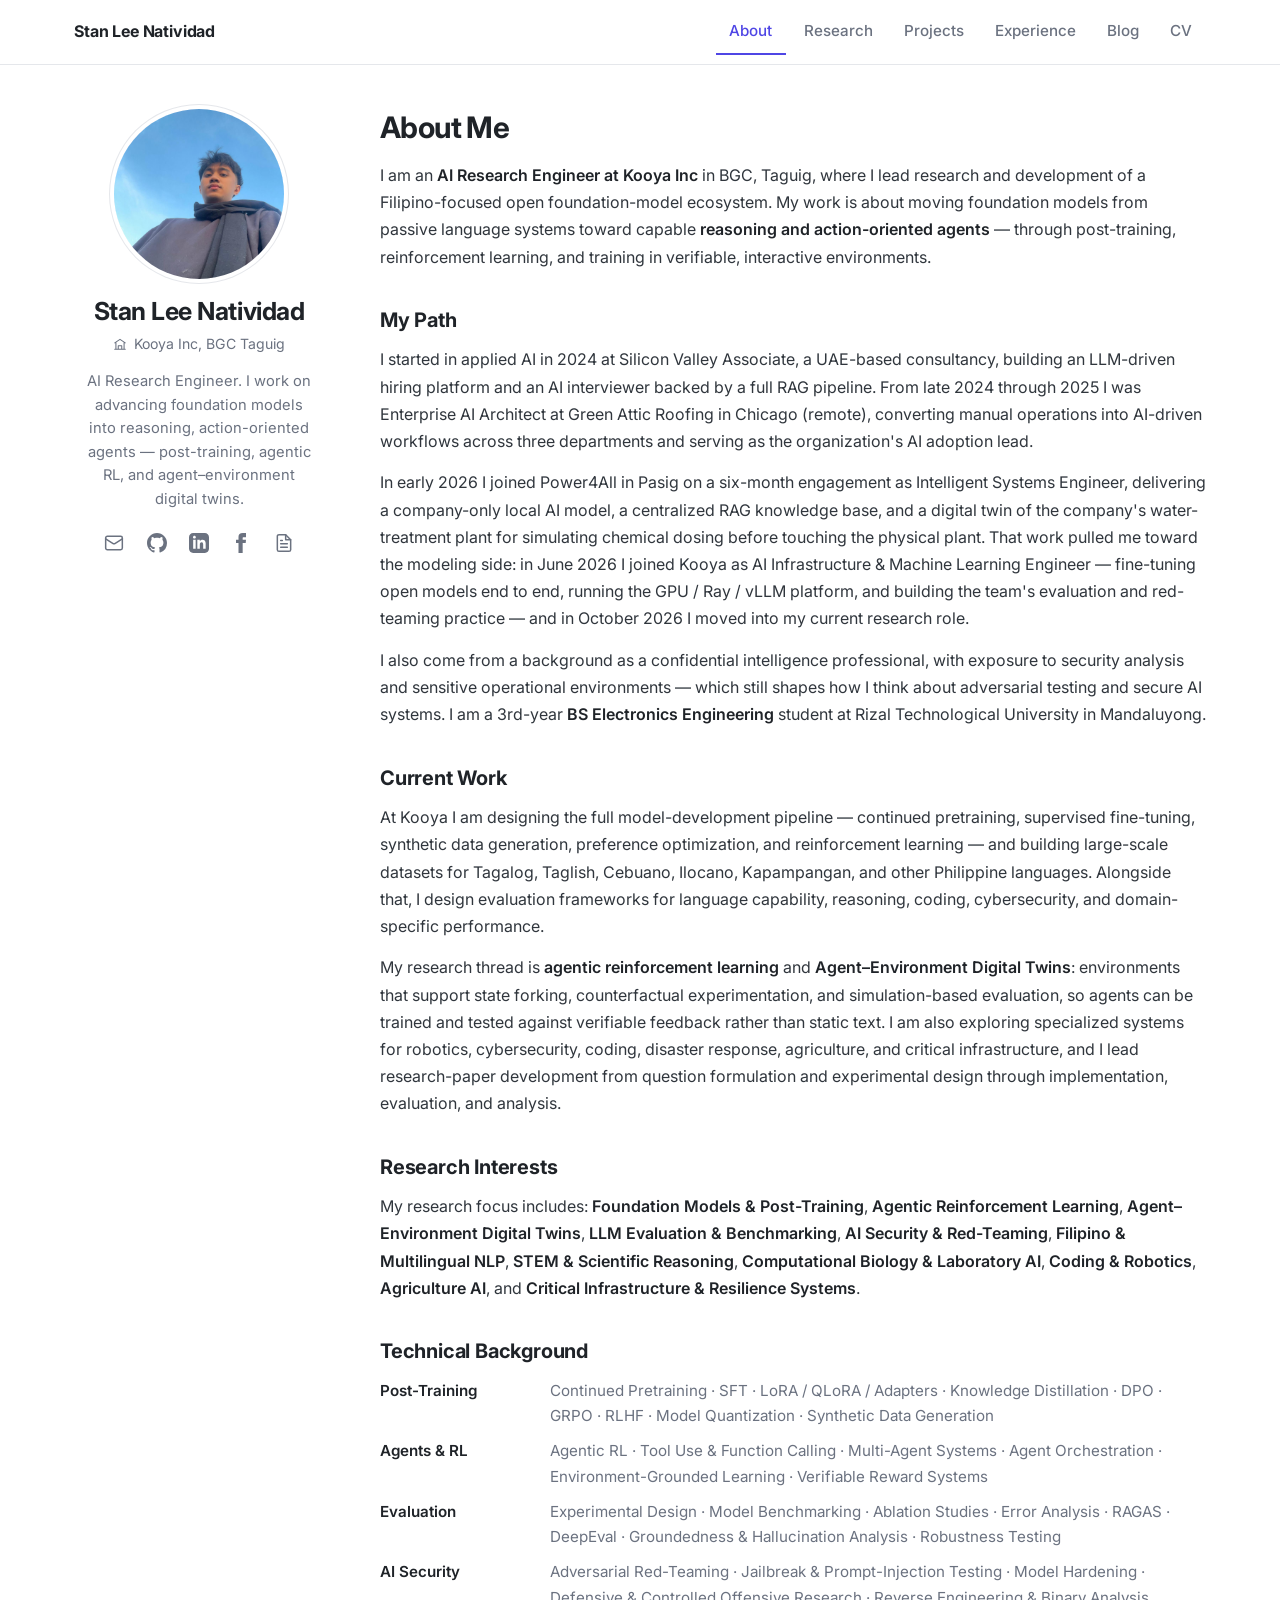
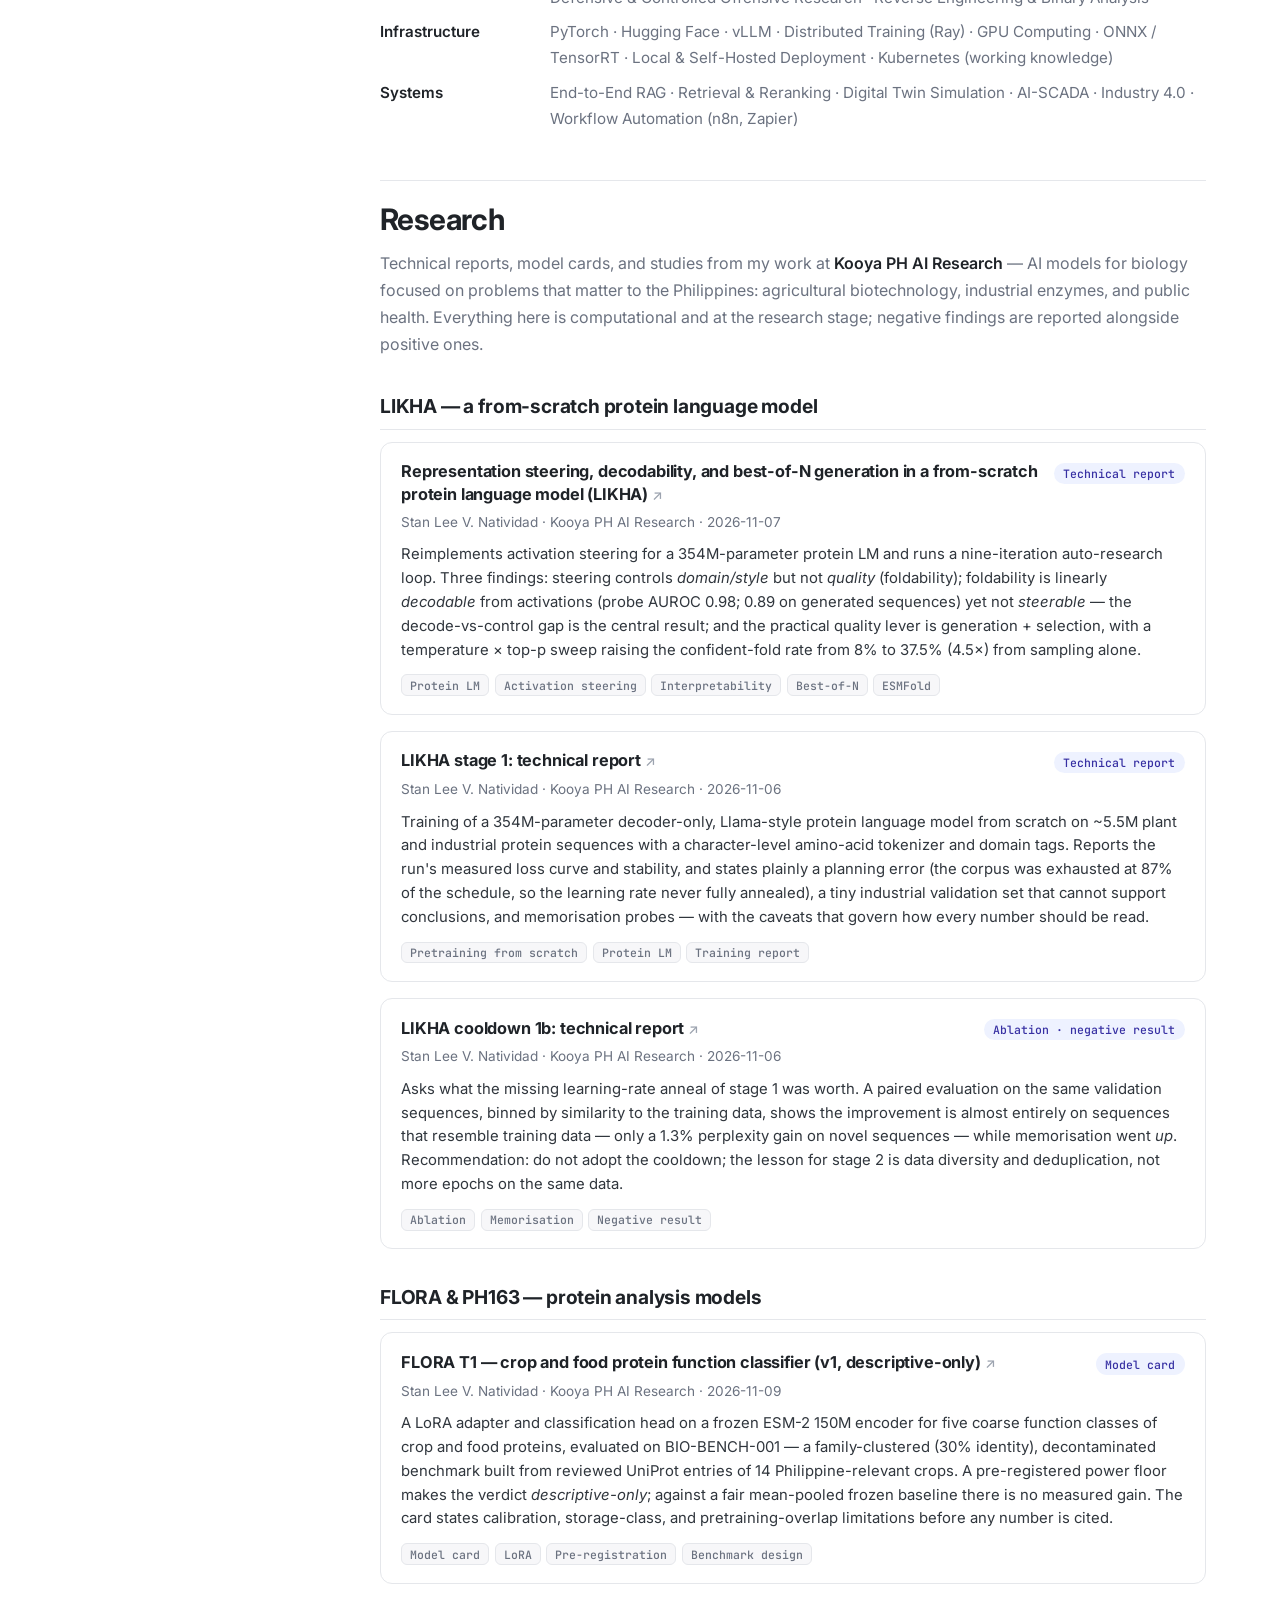
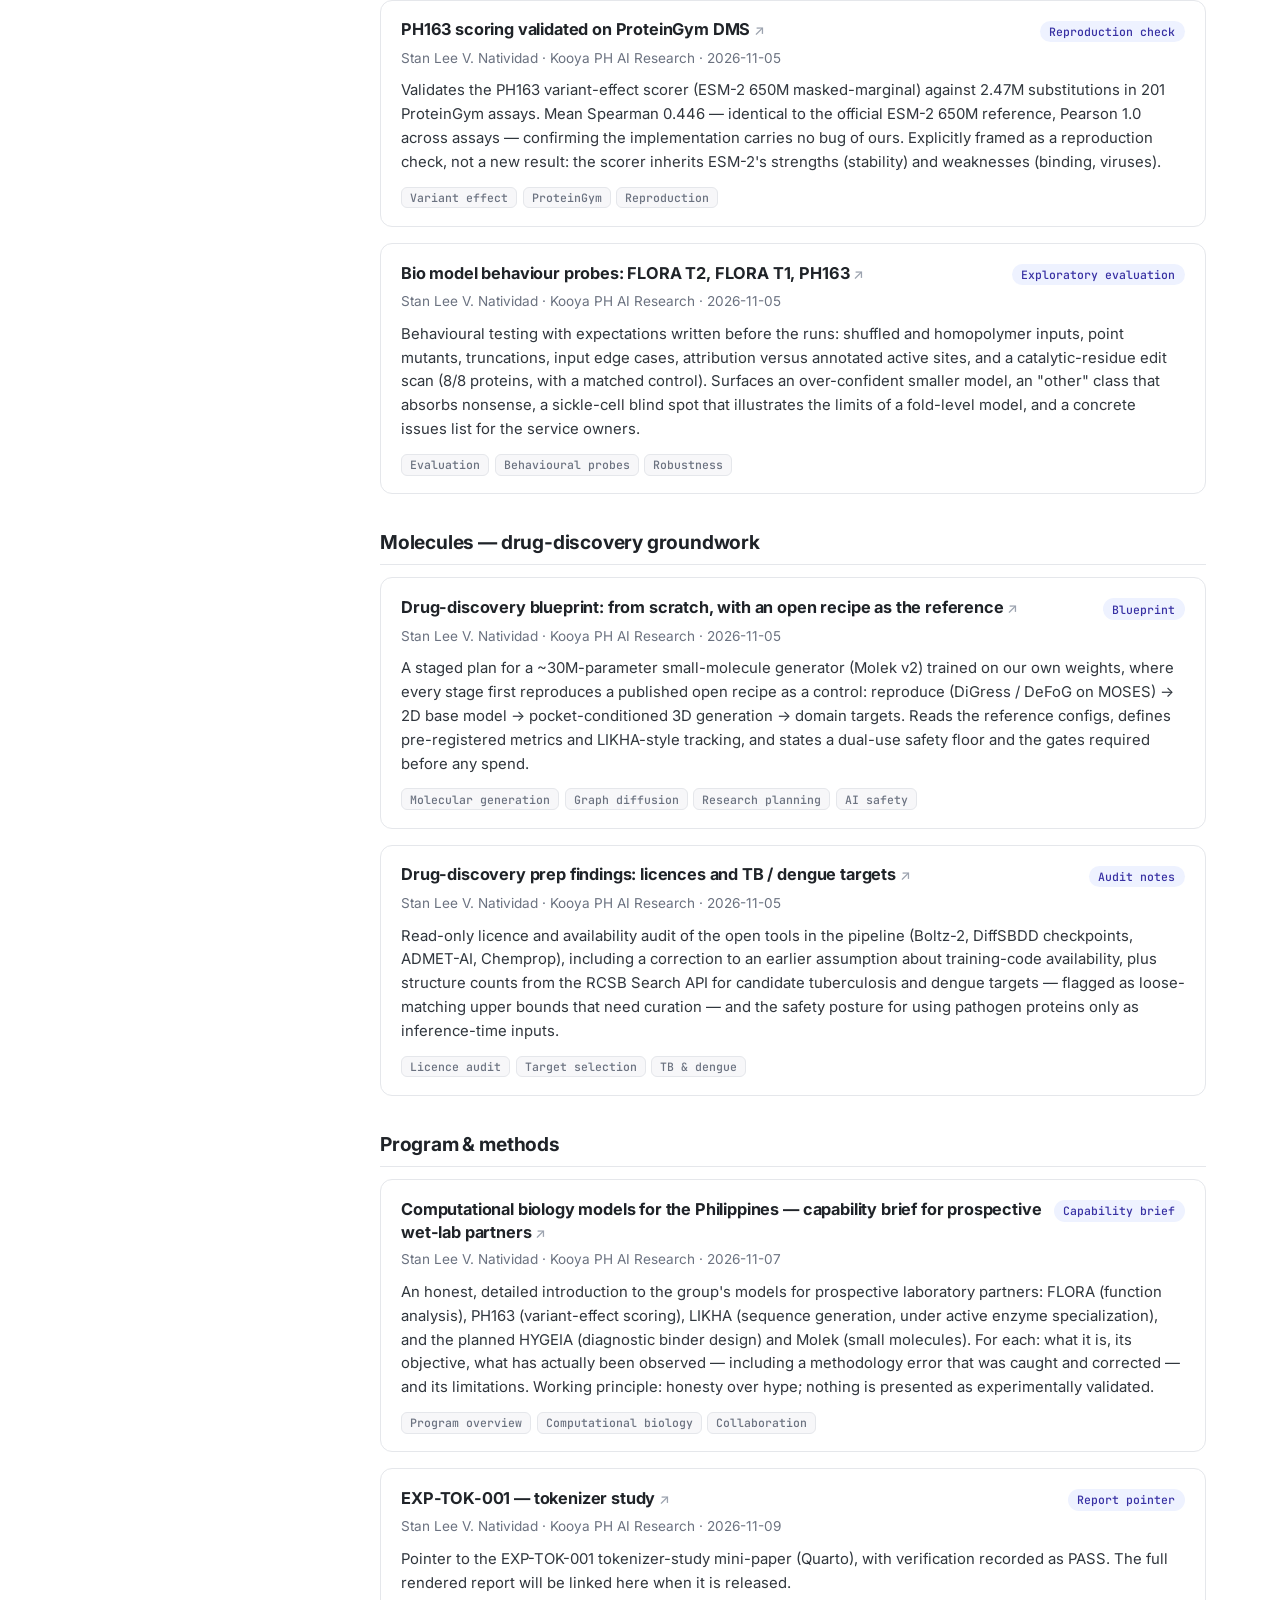
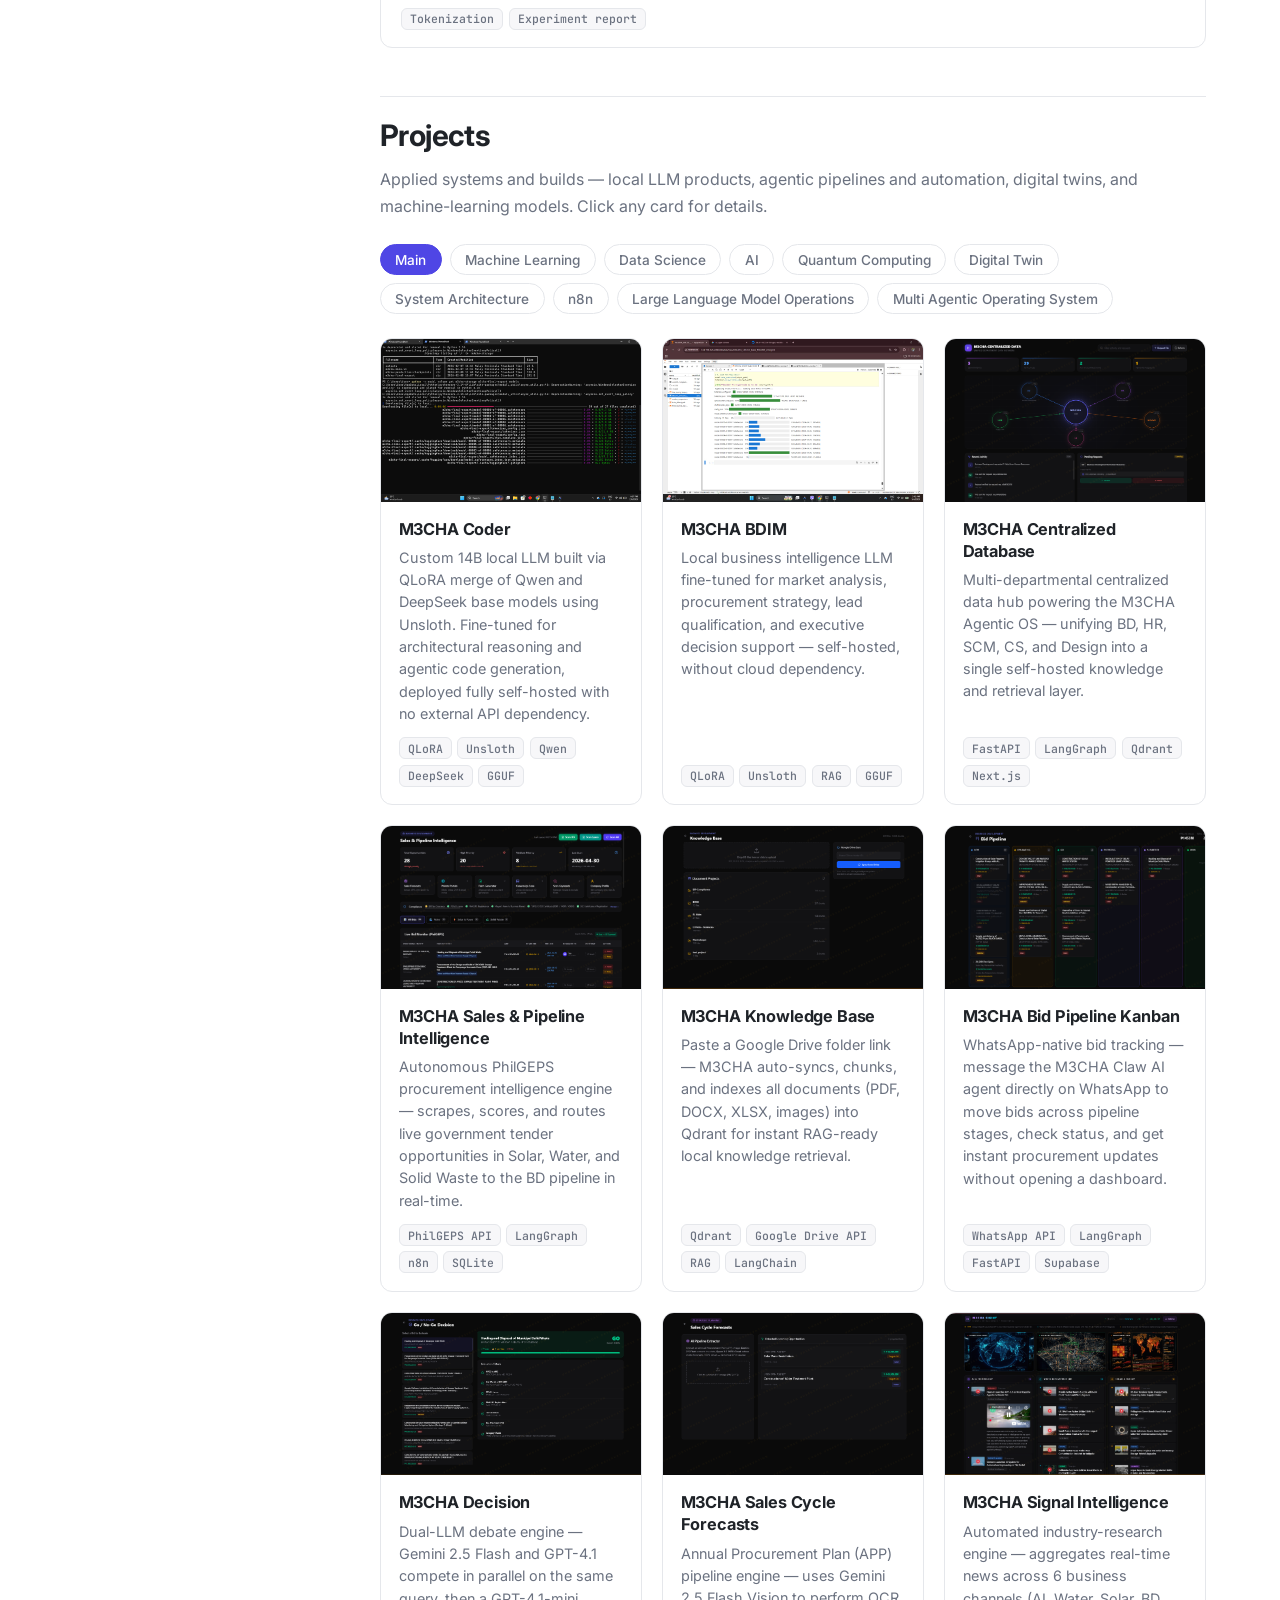
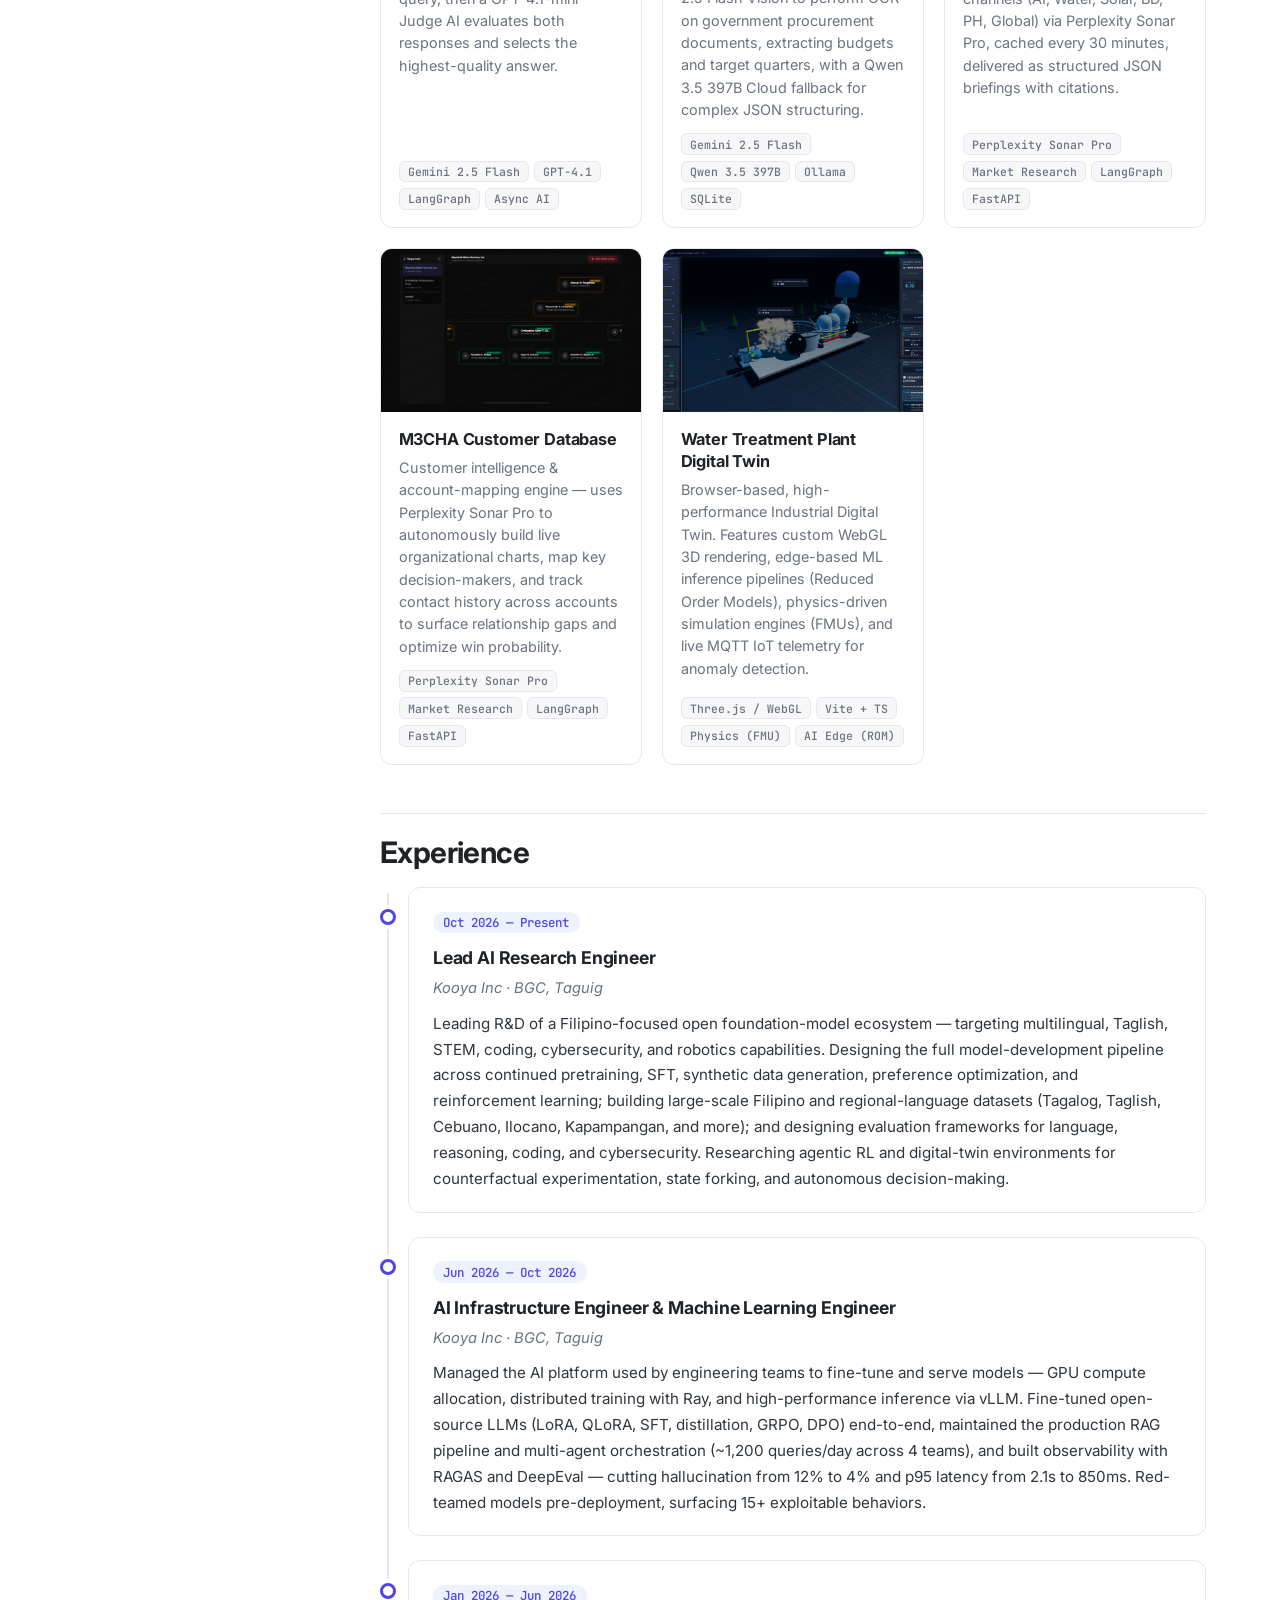
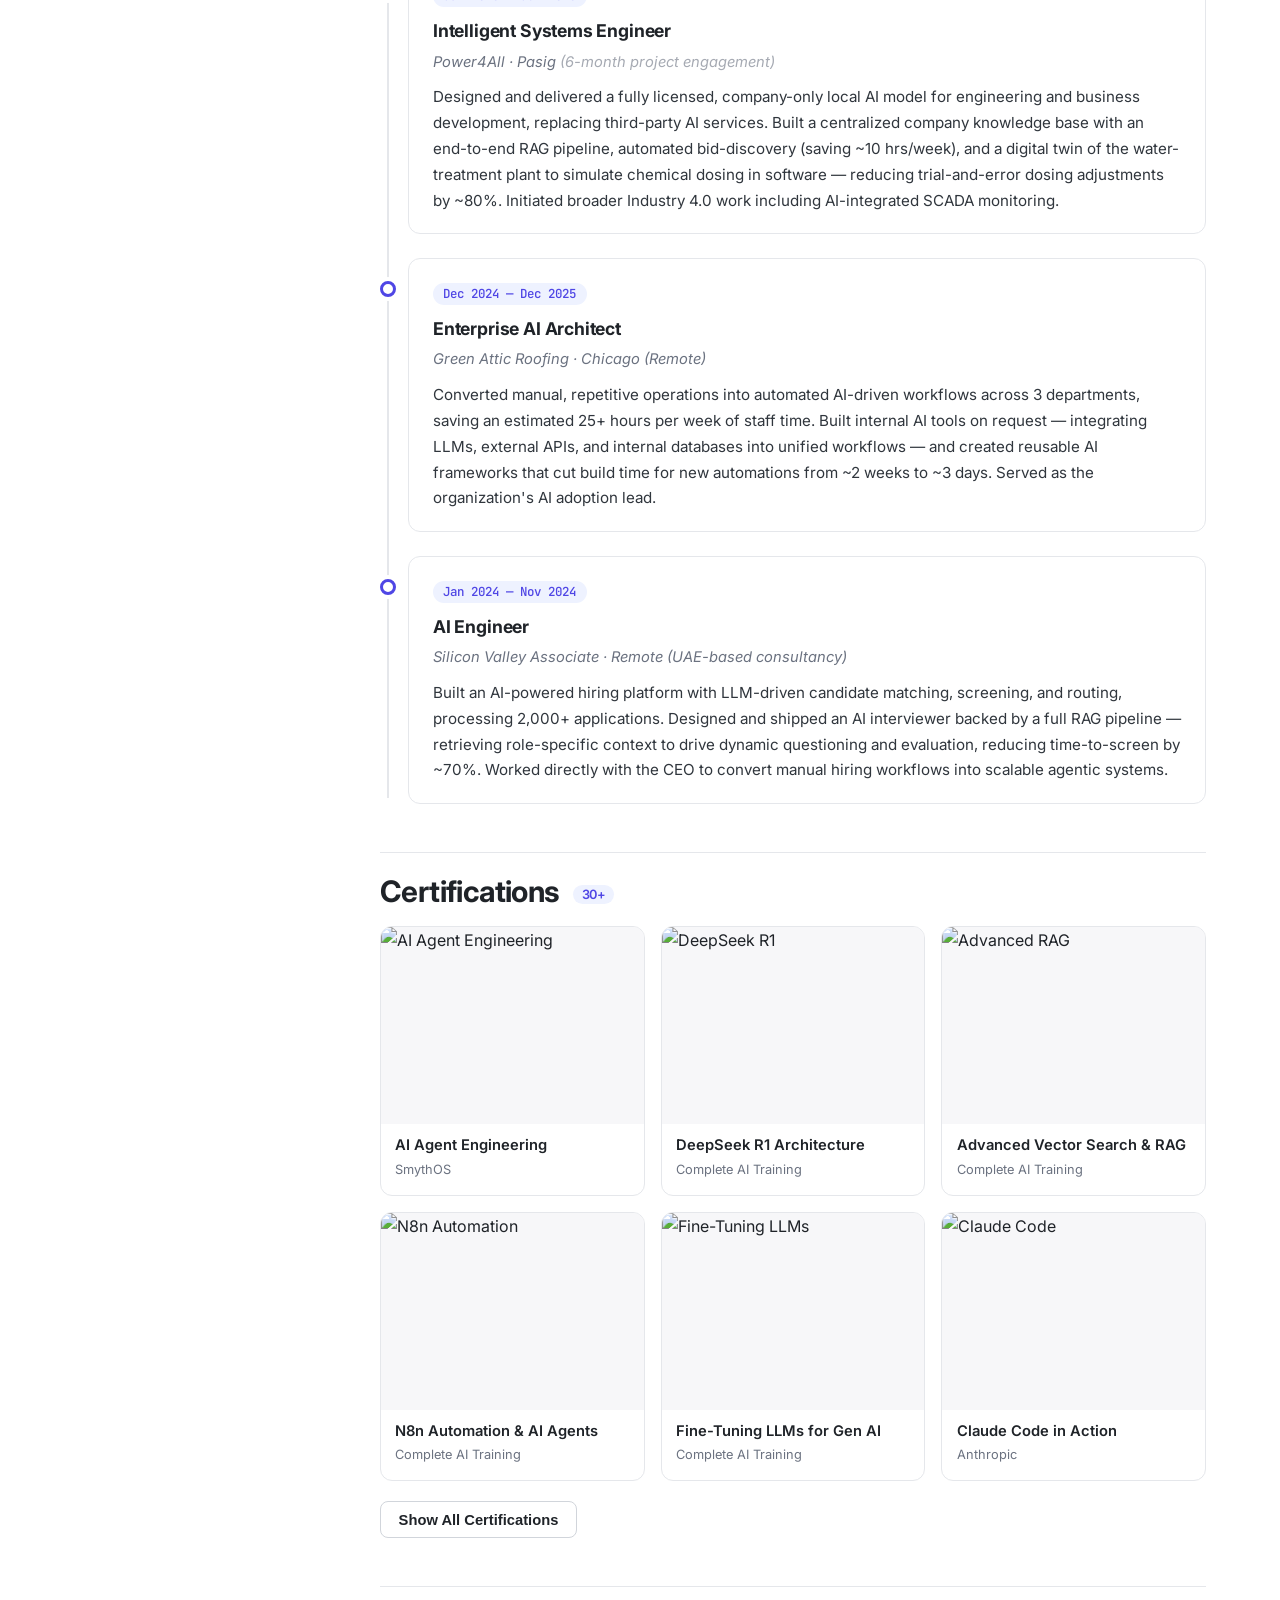
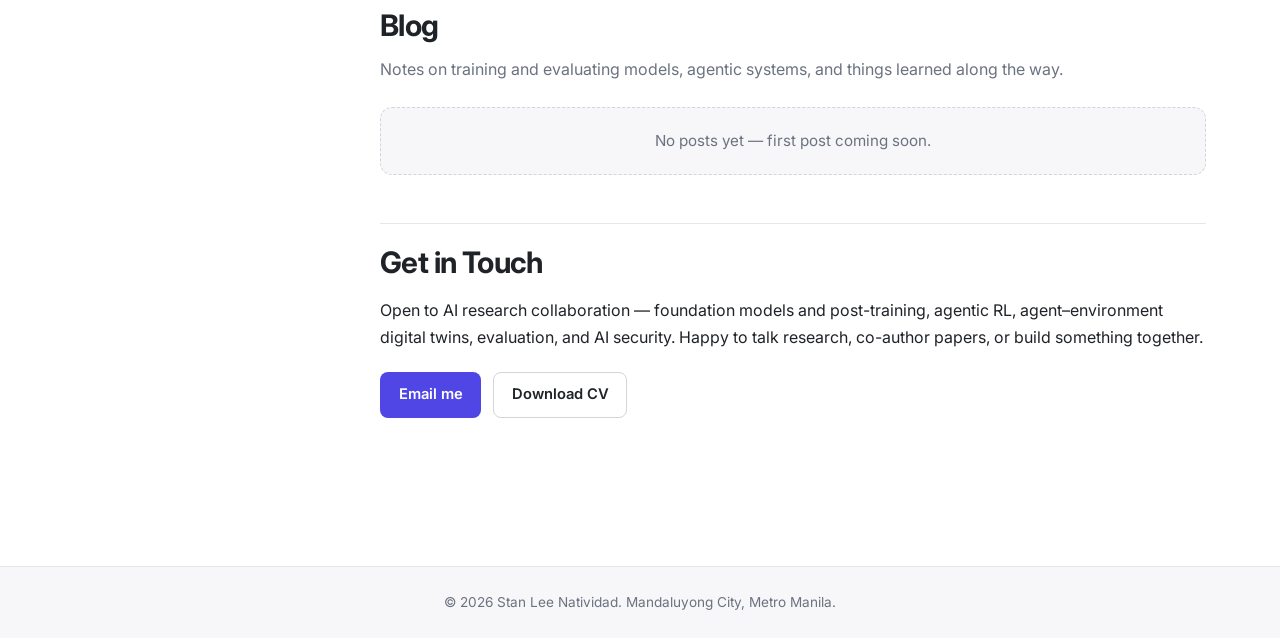
==== index.html @ d3ccea33 "feat: publish research papers in the Research section - Add papers/ with 10 technical reports, model" ====
<!DOCTYPE html>
<html lang="en">
<head>
    <meta charset="UTF-8">
    <meta name="viewport" content="width=device-width, initial-scale=1.0">
    <title>Stan Lee Natividad | AI Research Engineer</title>
    <meta name="description" content="Stan Lee Natividad — AI Research Engineer at Kooya Inc working on foundation models, post-training (SFT, distillation, RL / agentic RL), agent–environment digital twins, evaluation, and AI security.">
    <link rel="preconnect" href="https://fonts.googleapis.com">
    <link rel="preconnect" href="https://fonts.gstatic.com" crossorigin>
    <link href="https://fonts.googleapis.com/css2?family=Inter:wght@400;500;600;700;800&family=JetBrains+Mono:wght@400;500&display=swap" rel="stylesheet">
    <link rel="stylesheet" href="styles.css?v=84">
    <script src="script.js?v=7635" defer></script>
</head>
<body>

    <header class="site-header" id="site-header">
        <div class="header-inner">
            <a href="#about" class="brand">Stan Lee Natividad</a>
            <nav class="main-nav" aria-label="Primary">
                <ul class="nav-links" id="nav-links">
                    <li><a href="#about" class="active">About</a></li>
                    <li><a href="#research">Research</a></li>
                    <li><a href="#projects">Projects</a></li>
                    <li><a href="#experience">Experience</a></li>
                    <li><a href="#blog">Blog</a></li>
                    <li><a href="Stan_Lee_Natividad_Resume.pdf" target="_blank" rel="noopener noreferrer">CV</a></li>
                </ul>
            </nav>
            <button class="nav-toggle" id="nav-toggle" aria-label="Toggle navigation" aria-expanded="false">
                <span class="hamburger"></span>
            </button>
        </div>
    </header>

    <main>
        <div class="page">

            <aside class="sidebar">
                <img class="avatar" src="images/pic3.jpeg" alt="Stan Lee Natividad">
                <h1 class="sidebar-name">Stan Lee Natividad</h1>
                <p class="sidebar-affiliation">
                    <svg viewBox="0 0 24 24" width="14" height="14" fill="none" stroke="currentColor" stroke-width="1.8" stroke-linecap="round" stroke-linejoin="round" aria-hidden="true"><path d="M3 21h18M5 21V10m14 11V10M3 10l9-6 9 6M9 21v-6h6v6"/></svg>
                    Kooya Inc, BGC Taguig
                </p>
                <p class="sidebar-bio">AI Research Engineer. I work on advancing foundation models into reasoning, action-oriented agents — post-training, agentic RL, and agent–environment digital twins.</p>
                <div class="sidebar-links">
                    <a href="mailto:leenatividad5@gmail.com" aria-label="Email" title="Email">
                        <svg viewBox="0 0 24 24" width="20" height="20" fill="none" stroke="currentColor" stroke-width="1.8" stroke-linecap="round" stroke-linejoin="round"><rect width="20" height="16" x="2" y="4" rx="2"/><path d="m22 7-8.97 5.7a1.94 1.94 0 0 1-2.06 0L2 7"/></svg>
                    </a>
                    <a href="https://github.com/gryphlee" target="_blank" rel="noopener noreferrer" aria-label="GitHub" title="GitHub">
                        <svg viewBox="0 0 16 16" width="20" height="20" fill="currentColor"><path d="M8 0C3.58 0 0 3.58 0 8c0 3.54 2.29 6.53 5.47 7.59.4.07.55-.17.55-.38 0-.19-.01-.82-.01-1.49-2.01.37-2.53-.49-2.69-.94-.09-.23-.48-.94-.82-1.13-.28-.15-.68-.52-.01-.53.63-.01 1.08.58 1.23.82.72 1.21 1.87.87 2.33.66.07-.52.28-.87.51-1.07-1.78-.2-3.64-.89-3.64-3.95 0-.87.31-1.59.82-2.15-.08-.2-.36-1.02.08-2.12 0 0 .67-.21 2.2.82.64-.18 1.32-.27 2-.27.68 0 1.36.09 2 .27 1.53-1.04 2.2-.82 2.2-.82.44 1.1.16 1.92.08 2.12.51.56.82 1.27.82 2.15 0 3.07-1.87 3.75-3.65 3.95.29.25.54.73.54 1.48 0 1.07-.01 1.93-.01 2.2 0 .21.15.46.55.38A8.013 8.013 0 0016 8c0-4.42-3.58-8-8-8z"/></svg>
                    </a>
                    <a href="https://www.linkedin.com/in/stan-lee-natividad-83a327336" target="_blank" rel="noopener noreferrer" aria-label="LinkedIn" title="LinkedIn">
                        <svg viewBox="0 0 24 24" width="20" height="20" fill="currentColor"><path d="M19 0h-14c-2.761 0-5 2.239-5 5v14c0 2.761 2.239 5 5 5h14c2.762 0 5-2.239 5-5v-14c0-2.761-2.238-5-5-5zm-11 19h-3v-11h3v11zm-1.5-12.268c-.966 0-1.75-.79-1.75-1.764s.784-1.764 1.75-1.764 1.75.79 1.75 1.764-.783 1.764-1.75 1.764zm13.5 12.268h-3v-5.604c0-3.368-4-3.113-4 0v5.604h-3v-11h3v1.765c1.396-2.586 7-2.777 7 2.476v6.759z"/></svg>
                    </a>
                    <a href="https://www.facebook.com/share/1DmHB5EMqp/?mibextid=wwXIfr" target="_blank" rel="noopener noreferrer" aria-label="Facebook" title="Facebook">
                        <svg viewBox="0 0 24 24" width="20" height="20" fill="currentColor"><path d="M9 8h-3v4h3v12h5v-12h3.642l.358-4h-4v-1.667c0-.955.192-1.333 1.115-1.333h2.885v-5h-3.808c-3.596 0-5.192 1.583-5.192 4.615v3.385z"/></svg>
                    </a>
                    <a href="Stan_Lee_Natividad_Resume.pdf" target="_blank" rel="noopener noreferrer" aria-label="CV (PDF)" title="CV (PDF)">
                        <svg viewBox="0 0 24 24" width="20" height="20" fill="none" stroke="currentColor" stroke-width="1.8" stroke-linecap="round" stroke-linejoin="round"><path d="M14 2H6a2 2 0 0 0-2 2v16a2 2 0 0 0 2 2h12a2 2 0 0 0 2-2V8z"/><path d="M14 2v6h6M16 13H8M16 17H8M10 9H8"/></svg>
                    </a>
                </div>
            </aside>

            <div class="content">

                <section id="about" class="content-section about-section">
                    <h2 class="section-title">About Me</h2>
                    <p>I am an <strong>AI Research Engineer at Kooya Inc</strong> in BGC, Taguig, where I lead research and development of a Filipino-focused open foundation-model ecosystem. My work is about moving foundation models from passive language systems toward capable <strong>reasoning and action-oriented agents</strong> — through post-training, reinforcement learning, and training in verifiable, interactive environments.</p>

                    <h3>My Path</h3>
                    <p>I started in applied AI in 2024 at Silicon Valley Associate, a UAE-based consultancy, building an LLM-driven hiring platform and an AI interviewer backed by a full RAG pipeline. From late 2024 through 2025 I was Enterprise AI Architect at Green Attic Roofing in Chicago (remote), converting manual operations into AI-driven workflows across three departments and serving as the organization's AI adoption lead.</p>
                    <p>In early 2026 I joined Power4All in Pasig on a six-month engagement as Intelligent Systems Engineer, delivering a company-only local AI model, a centralized RAG knowledge base, and a digital twin of the company's water-treatment plant for simulating chemical dosing before touching the physical plant. That work pulled me toward the modeling side: in June 2026 I joined Kooya as AI Infrastructure &amp; Machine Learning Engineer — fine-tuning open models end to end, running the GPU / Ray / vLLM platform, and building the team's evaluation and red-teaming practice — and in October 2026 I moved into my current research role.</p>
                    <p>I also come from a background as a confidential intelligence professional, with exposure to security analysis and sensitive operational environments — which still shapes how I think about adversarial testing and secure AI systems. I am a 3rd-year <strong>BS Electronics Engineering</strong> student at Rizal Technological University in Mandaluyong.</p>

                    <h3>Current Work</h3>
                    <p>At Kooya I am designing the full model-development pipeline — continued pretraining, supervised fine-tuning, synthetic data generation, preference optimization, and reinforcement learning — and building large-scale datasets for Tagalog, Taglish, Cebuano, Ilocano, Kapampangan, and other Philippine languages. Alongside that, I design evaluation frameworks for language capability, reasoning, coding, cybersecurity, and domain-specific performance.</p>
                    <p>My research thread is <strong>agentic reinforcement learning</strong> and <strong>Agent–Environment Digital Twins</strong>: environments that support state forking, counterfactual experimentation, and simulation-based evaluation, so agents can be trained and tested against verifiable feedback rather than static text. I am also exploring specialized systems for robotics, cybersecurity, coding, disaster response, agriculture, and critical infrastructure, and I lead research-paper development from question formulation and experimental design through implementation, evaluation, and analysis.</p>

                    <h3>Research Interests</h3>
                    <p>My research focus includes: <strong>Foundation Models &amp; Post-Training</strong>, <strong>Agentic Reinforcement Learning</strong>, <strong>Agent–Environment Digital Twins</strong>, <strong>LLM Evaluation &amp; Benchmarking</strong>, <strong>AI Security &amp; Red-Teaming</strong>, <strong>Filipino &amp; Multilingual NLP</strong>, <strong>STEM &amp; Scientific Reasoning</strong>, <strong>Computational Biology &amp; Laboratory AI</strong>, <strong>Coding &amp; Robotics</strong>, <strong>Agriculture AI</strong>, and <strong>Critical Infrastructure &amp; Resilience Systems</strong>.</p>

                    <h3>Technical Background</h3>
                    <dl class="skills-list">
                        <dt>Post-Training</dt><dd>Continued Pretraining · SFT · LoRA / QLoRA / Adapters · Knowledge Distillation · DPO · GRPO · RLHF · Model Quantization · Synthetic Data Generation</dd>
                        <dt>Agents &amp; RL</dt><dd>Agentic RL · Tool Use &amp; Function Calling · Multi-Agent Systems · Agent Orchestration · Environment-Grounded Learning · Verifiable Reward Systems</dd>
                        <dt>Evaluation</dt><dd>Experimental Design · Model Benchmarking · Ablation Studies · Error Analysis · RAGAS · DeepEval · Groundedness &amp; Hallucination Analysis · Robustness Testing</dd>
                        <dt>AI Security</dt><dd>Adversarial Red-Teaming · Jailbreak &amp; Prompt-Injection Testing · Model Hardening · Defensive &amp; Controlled Offensive Research · Reverse Engineering &amp; Binary Analysis</dd>
                        <dt>Infrastructure</dt><dd>PyTorch · Hugging Face · vLLM · Distributed Training (Ray) · GPU Computing · ONNX / TensorRT · Local &amp; Self-Hosted Deployment · Kubernetes (working knowledge)</dd>
                        <dt>Systems</dt><dd>End-to-End RAG · Retrieval &amp; Reranking · Digital Twin Simulation · AI-SCADA · Industry 4.0 · Workflow Automation (n8n, Zapier)</dd>
                    </dl>
                </section>

                <section id="research" class="content-section research-section">
                    <h2 class="section-title">Research</h2>
                    <p class="section-lead">Technical reports, model cards, and studies from my work at <strong>Kooya PH AI Research</strong> — AI models for biology focused on problems that matter to the Philippines: agricultural biotechnology, industrial enzymes, and public health. Everything here is computational and at the research stage; negative findings are reported alongside positive ones.</p>

                    <h3>LIKHA — a from-scratch protein language model</h3>
                    <ul class="pub-list">
                        <li class="pub">
                            <div class="pub-head">
                                <a class="pub-title" href="papers/LIKHA-STEERING-TECHNICAL-REPORT-2026-11-07.pdf" target="_blank" rel="noopener noreferrer">Representation steering, decodability, and best-of-N generation in a from-scratch protein language model (LIKHA)</a>
                                <span class="pub-type">Technical report</span>
                            </div>
                            <p class="pub-meta">Stan Lee V. Natividad · Kooya PH AI Research · 2026-11-07</p>
                            <p class="pub-abstract">Reimplements activation steering for a 354M-parameter protein LM and runs a nine-iteration auto-research loop. Three findings: steering controls <em>domain/style</em> but not <em>quality</em> (foldability); foldability is linearly <em>decodable</em> from activations (probe AUROC 0.98; 0.89 on generated sequences) yet not <em>steerable</em> — the decode-vs-control gap is the central result; and the practical quality lever is generation + selection, with a temperature × top-p sweep raising the confident-fold rate from 8% to 37.5% (4.5×) from sampling alone.</p>
                            <ul class="pub-tags"><li>Protein LM</li><li>Activation steering</li><li>Interpretability</li><li>Best-of-N</li><li>ESMFold</li></ul>
                        </li>
                        <li class="pub">
                            <div class="pub-head">
                                <a class="pub-title" href="papers/LIKHA-STAGE1-REPORT-2026-11-06.pdf" target="_blank" rel="noopener noreferrer">LIKHA stage 1: technical report</a>
                                <span class="pub-type">Technical report</span>
                            </div>
                            <p class="pub-meta">Stan Lee V. Natividad · Kooya PH AI Research · 2026-11-06</p>
                            <p class="pub-abstract">Training of a 354M-parameter decoder-only, Llama-style protein language model from scratch on ~5.5M plant and industrial protein sequences with a character-level amino-acid tokenizer and domain tags. Reports the run's measured loss curve and stability, and states plainly a planning error (the corpus was exhausted at 87% of the schedule, so the learning rate never fully annealed), a tiny industrial validation set that cannot support conclusions, and memorisation probes — with the caveats that govern how every number should be read.</p>
                            <ul class="pub-tags"><li>Pretraining from scratch</li><li>Protein LM</li><li>Training report</li></ul>
                        </li>
                        <li class="pub">
                            <div class="pub-head">
                                <a class="pub-title" href="papers/LIKHA-COOLDOWN-1B-REPORT-2026-11-06.pdf" target="_blank" rel="noopener noreferrer">LIKHA cooldown 1b: technical report</a>
                                <span class="pub-type">Ablation · negative result</span>
                            </div>
                            <p class="pub-meta">Stan Lee V. Natividad · Kooya PH AI Research · 2026-11-06</p>
                            <p class="pub-abstract">Asks what the missing learning-rate anneal of stage 1 was worth. A paired evaluation on the same validation sequences, binned by similarity to the training data, shows the improvement is almost entirely on sequences that resemble training data — only a 1.3% perplexity gain on novel sequences — while memorisation went <em>up</em>. Recommendation: do not adopt the cooldown; the lesson for stage 2 is data diversity and deduplication, not more epochs on the same data.</p>
                            <ul class="pub-tags"><li>Ablation</li><li>Memorisation</li><li>Negative result</li></ul>
                        </li>
                    </ul>

                    <h3>FLORA &amp; PH163 — protein analysis models</h3>
                    <ul class="pub-list">
                        <li class="pub">
                            <div class="pub-head">
                                <a class="pub-title" href="papers/FLORA-T1-MODEL-CARD-v5.pdf" target="_blank" rel="noopener noreferrer">FLORA T1 — crop and food protein function classifier (v1, descriptive-only)</a>
                                <span class="pub-type">Model card</span>
                            </div>
                            <p class="pub-meta">Stan Lee V. Natividad · Kooya PH AI Research · 2026-11-09</p>
                            <p class="pub-abstract">A LoRA adapter and classification head on a frozen ESM-2 150M encoder for five coarse function classes of crop and food proteins, evaluated on BIO-BENCH-001 — a family-clustered (30% identity), decontaminated benchmark built from reviewed UniProt entries of 14 Philippine-relevant crops. A pre-registered power floor makes the verdict <em>descriptive-only</em>; against a fair mean-pooled frozen baseline there is no measured gain. The card states calibration, storage-class, and pretraining-overlap limitations before any number is cited.</p>
                            <ul class="pub-tags"><li>Model card</li><li>LoRA</li><li>Pre-registration</li><li>Benchmark design</li></ul>
                        </li>
                        <li class="pub">
                            <div class="pub-head">
                                <a class="pub-title" href="papers/PH163-PROTEINGYM-VALIDATION-2026-11-05.pdf" target="_blank" rel="noopener noreferrer">PH163 scoring validated on ProteinGym DMS</a>
                                <span class="pub-type">Reproduction check</span>
                            </div>
                            <p class="pub-meta">Stan Lee V. Natividad · Kooya PH AI Research · 2026-11-05</p>
                            <p class="pub-abstract">Validates the PH163 variant-effect scorer (ESM-2 650M masked-marginal) against 2.47M substitutions in 201 ProteinGym assays. Mean Spearman 0.446 — identical to the official ESM-2 650M reference, Pearson 1.0 across assays — confirming the implementation carries no bug of ours. Explicitly framed as a reproduction check, not a new result: the scorer inherits ESM-2's strengths (stability) and weaknesses (binding, viruses).</p>
                            <ul class="pub-tags"><li>Variant effect</li><li>ProteinGym</li><li>Reproduction</li></ul>
                        </li>
                        <li class="pub">
                            <div class="pub-head">
                                <a class="pub-title" href="papers/BIO-BEHAVIOR-PROBES-2026-11-05.pdf" target="_blank" rel="noopener noreferrer">Bio model behaviour probes: FLORA T2, FLORA T1, PH163</a>
                                <span class="pub-type">Exploratory evaluation</span>
                            </div>
                            <p class="pub-meta">Stan Lee V. Natividad · Kooya PH AI Research · 2026-11-05</p>
                            <p class="pub-abstract">Behavioural testing with expectations written before the runs: shuffled and homopolymer inputs, point mutants, truncations, input edge cases, attribution versus annotated active sites, and a catalytic-residue edit scan (8/8 proteins, with a matched control). Surfaces an over-confident smaller model, an "other" class that absorbs nonsense, a sickle-cell blind spot that illustrates the limits of a fold-level model, and a concrete issues list for the service owners.</p>
                            <ul class="pub-tags"><li>Evaluation</li><li>Behavioural probes</li><li>Robustness</li></ul>
                        </li>
                    </ul>

                    <h3>Molecules — drug-discovery groundwork</h3>
                    <ul class="pub-list">
                        <li class="pub">
                            <div class="pub-head">
                                <a class="pub-title" href="papers/DRUG-DISCOVERY-BLUEPRINT-2026-11-05.pdf" target="_blank" rel="noopener noreferrer">Drug-discovery blueprint: from scratch, with an open recipe as the reference</a>
                                <span class="pub-type">Blueprint</span>
                            </div>
                            <p class="pub-meta">Stan Lee V. Natividad · Kooya PH AI Research · 2026-11-05</p>
                            <p class="pub-abstract">A staged plan for a ~30M-parameter small-molecule generator (Molek v2) trained on our own weights, where every stage first reproduces a published open recipe as a control: reproduce (DiGress / DeFoG on MOSES) → 2D base model → pocket-conditioned 3D generation → domain targets. Reads the reference configs, defines pre-registered metrics and LIKHA-style tracking, and states a dual-use safety floor and the gates required before any spend.</p>
                            <ul class="pub-tags"><li>Molecular generation</li><li>Graph diffusion</li><li>Research planning</li><li>AI safety</li></ul>
                        </li>
                        <li class="pub">
                            <div class="pub-head">
                                <a class="pub-title" href="papers/DRUG-DISCOVERY-PREP-FINDINGS-2026-11-05.pdf" target="_blank" rel="noopener noreferrer">Drug-discovery prep findings: licences and TB / dengue targets</a>
                                <span class="pub-type">Audit notes</span>
                            </div>
                            <p class="pub-meta">Stan Lee V. Natividad · Kooya PH AI Research · 2026-11-05</p>
                            <p class="pub-abstract">Read-only licence and availability audit of the open tools in the pipeline (Boltz-2, DiffSBDD checkpoints, ADMET-AI, Chemprop), including a correction to an earlier assumption about training-code availability, plus structure counts from the RCSB Search API for candidate tuberculosis and dengue targets — flagged as loose-matching upper bounds that need curation — and the safety posture for using pathogen proteins only as inference-time inputs.</p>
                            <ul class="pub-tags"><li>Licence audit</li><li>Target selection</li><li>TB &amp; dengue</li></ul>
                        </li>
                    </ul>

                    <h3>Program &amp; methods</h3>
                    <ul class="pub-list">
                        <li class="pub">
                            <div class="pub-head">
                                <a class="pub-title" href="papers/WETLAB-SCOPING-ONEPAGER-2026-11-07.pdf" target="_blank" rel="noopener noreferrer">Computational biology models for the Philippines — capability brief for prospective wet-lab partners</a>
                                <span class="pub-type">Capability brief</span>
                            </div>
                            <p class="pub-meta">Stan Lee V. Natividad · Kooya PH AI Research · 2026-11-07</p>
                            <p class="pub-abstract">An honest, detailed introduction to the group's models for prospective laboratory partners: FLORA (function analysis), PH163 (variant-effect scoring), LIKHA (sequence generation, under active enzyme specialization), and the planned HYGEIA (diagnostic binder design) and Molek (small molecules). For each: what it is, its objective, what has actually been observed — including a methodology error that was caught and corrected — and its limitations. Working principle: honesty over hype; nothing is presented as experimentally validated.</p>
                            <ul class="pub-tags"><li>Program overview</li><li>Computational biology</li><li>Collaboration</li></ul>
                        </li>
                        <li class="pub">
                            <div class="pub-head">
                                <a class="pub-title" href="papers/EXP-TOK-001-tokenizer-study.pdf" target="_blank" rel="noopener noreferrer">EXP-TOK-001 — tokenizer study</a>
                                <span class="pub-type">Report pointer</span>
                            </div>
                            <p class="pub-meta">Stan Lee V. Natividad · Kooya PH AI Research · 2026-11-09</p>
                            <p class="pub-abstract">Pointer to the EXP-TOK-001 tokenizer-study mini-paper (Quarto), with verification recorded as PASS. The full rendered report will be linked here when it is released.</p>
                            <ul class="pub-tags"><li>Tokenization</li><li>Experiment report</li></ul>
                        </li>
                    </ul>
                </section>

        <section id="projects" class="content-section projects-section">
            <div class="container">
                <h2 class="section-title">Projects</h2><p class="section-lead">Applied systems and builds — local LLM products, agentic pipelines and automation, digital twins, and machine-learning models. Click any card for details.</p>
                <div class="projects-filter" id="projects-filter">
                    <button class="filter-btn active" data-filter="main">Main</button>
                    <button class="filter-btn" data-filter="machine-learning">Machine Learning</button>
                    <button class="filter-btn" data-filter="data-science">Data Science</button>
                    <button class="filter-btn" data-filter="ai">AI</button>
                    <button class="filter-btn" data-filter="quantum-computing">Quantum Computing</button>
                    <button class="filter-btn" data-filter="digital-twin">Digital Twin</button>
                    <button class="filter-btn" data-filter="system-architecture">System Architecture</button>
                    <button class="filter-btn" data-filter="n8n">n8n</button>
                    <button class="filter-btn" data-filter="llm-ops">Large Language Model Operations</button>
                    <button class="filter-btn" data-filter="maos">Multi Agentic Operating System</button>
                </div>
                <div class="projects-grid" id="projects-grid">
                    <article class="project-card featured" data-category="machine-learning llm-ops ai">
                        <div class="project-image-wrapper">
                            <img class="project-image" src="images/distill-teacher-traces.png" alt="7B Insurance-RAG Model Distillation" style="object-fit:cover; object-position:top;">
                            <img class="project-image img-secondary" src="images/distill-training-dashboard.png" alt="Distillation training dashboard" style="object-fit:cover; object-position:top;">
                            <div class="project-overlay">
                                <button class="overlay-btn modal-trigger">👁️ Info &amp; Preview</button>
                                <a href="#" class="overlay-btn repo-link">🔗 Private Repo</a>
                            </div>
                        </div>
                        <div class="project-content">
                            <h3 class="project-title">7B Insurance-RAG Model Distillation</h3>
                            <p class="project-description">Distilled a 14B reasoning teacher into a self-hosted 7B student for a bilingual (Hebrew/English) insurance RAG system. Harvested reasoning traces, filtered them through a three-way correctness gate, decontaminated against held-out cases, and fine-tuned Qwen2.5-7B with QLoRA on a single 24GB GPU — with adversarial evaluation gates that caught memorization and a 25-point train/serve prompt-mismatch collapse.</p>
                            <ul class="project-stack"><li>PyTorch</li><li>QLoRA / PEFT</li><li>Axolotl</li><li>vLLM</li><li>Qwen2.5</li></ul>
                        </div>
                    </article>
                    <article class="project-card featured" data-category="ai">
                        <div class="project-image-wrapper">
                            <img class="project-image" src="images/project-lora-prime.png" alt="LLM Observability Dashboard">
                            <div class="project-overlay">
                                <button class="overlay-btn modal-trigger">👁️ Info & Preview</button>
                                <a href="#" class="overlay-btn repo-link">🔗 Private Repo</a>
                            </div>
                        </div>
                        <div class="project-content">
                            <h3 class="project-title">LLM Observability Dashboard</h3>
                            <p class="project-description">Real-time monitoring dashboard for self-hosted LLM serving — tracking groundedness, hallucination rate, and p95 latency across RAG pipelines using RAGAS and DeepEval, with alerting on regressions.</p>
                            <ul class="project-stack"><li>Streamlit</li><li>RAGAS</li><li>DeepEval</li></ul>
                        </div>
                    </article>
                    <article class="project-card featured" data-category="main llm-ops ai">
                        <div class="project-image-wrapper">
                            <img class="project-image" src="images/llm2.jpg" alt="M3CHA Coder" style="object-fit:cover; object-position:center;">
                            <div class="project-overlay">
                                <button class="overlay-btn modal-trigger">👁️ Info &amp; Preview</button>
                            </div>
                        </div>
                        <div class="project-content">
                            <h3 class="project-title">M3CHA Coder</h3>
                            <p class="project-description" style="margin-bottom:12px;">Custom 14B local LLM built via QLoRA merge of Qwen and DeepSeek base models using Unsloth. Fine-tuned for architectural reasoning and agentic code generation, deployed fully self-hosted with no external API dependency.</p>
                            <ul class="project-stack" style="margin-top:auto;"><li>QLoRA</li><li>Unsloth</li><li>Qwen</li><li>DeepSeek</li><li>GGUF</li></ul>
                        </div>
                    </article>
                    <article class="project-card featured" data-category="main llm-ops ai">
                        <div class="project-image-wrapper">
                            <img class="project-image" src="images/llm10.jpg" alt="M3CHA BDIM" style="object-fit:cover; object-position:center;">
                            <div class="project-overlay">
                                <button class="overlay-btn modal-trigger">👁️ Info &amp; Preview</button>
                            </div>
                        </div>
                        <div class="project-content">
                            <h3 class="project-title">M3CHA BDIM</h3>
                            <p class="project-description" style="margin-bottom:12px;">Local business intelligence LLM fine-tuned for market analysis, procurement strategy, lead qualification, and executive decision support — self-hosted, without cloud dependency.</p>
                            <ul class="project-stack" style="margin-top:auto;"><li>QLoRA</li><li>Unsloth</li><li>RAG</li><li>GGUF</li></ul>
                        </div>
                    </article>
                    <article class="project-card featured" data-category="main maos ai system-architecture">
                        <div class="project-image-wrapper">
                            <img class="project-image" src="images/m1.png" alt="M3CHA Centralized Database" style="object-fit:cover; object-position:center;">
                            <div class="project-overlay">
                                <button class="overlay-btn modal-trigger">👁️ Info &amp; Preview</button>
                            </div>
                        </div>
                        <div class="project-content">
                            <h3 class="project-title">M3CHA Centralized Database</h3>
                            <p class="project-description" style="margin-bottom:12px;">Multi-departmental centralized data hub powering the M3CHA Agentic OS — unifying BD, HR, SCM, CS, and Design into a single self-hosted knowledge and retrieval layer.</p>
                            <ul class="project-stack" style="margin-top:auto;"><li>FastAPI</li><li>LangGraph</li><li>Qdrant</li><li>Next.js</li></ul>
                        </div>
                    </article>
                    <article class="project-card featured" data-category="main maos ai n8n">
                        <div class="project-image-wrapper">
                            <img class="project-image" src="images/m2.png" alt="M3CHA Sales & Pipeline Intelligence" style="object-fit:cover; object-position:center;">
                            <div class="project-overlay">
                                <button class="overlay-btn modal-trigger">👁️ Info &amp; Preview</button>
                            </div>
                        </div>
                        <div class="project-content">
                            <h3 class="project-title">M3CHA Sales &amp; Pipeline Intelligence</h3>
                            <p class="project-description" style="margin-bottom:12px;">Autonomous PhilGEPS procurement intelligence engine — scrapes, scores, and routes live government tender opportunities in Solar, Water, and Solid Waste to the BD pipeline in real-time.</p>
                            <ul class="project-stack" style="margin-top:auto;"><li>PhilGEPS API</li><li>LangGraph</li><li>n8n</li><li>SQLite</li></ul>
                        </div>
                    </article>
                    <article class="project-card featured" data-category="main maos ai">
                        <div class="project-image-wrapper">
                            <img class="project-image" src="images/m4.png" alt="M3CHA Knowledge Base" style="object-fit:cover; object-position:center;">
                            <div class="project-overlay">
                                <button class="overlay-btn modal-trigger">👁️ Info &amp; Preview</button>
                            </div>
                        </div>
                        <div class="project-content">
                            <h3 class="project-title">M3CHA Knowledge Base</h3>
                            <p class="project-description" style="margin-bottom:12px;">Paste a Google Drive folder link — M3CHA auto-syncs, chunks, and indexes all documents (PDF, DOCX, XLSX, images) into Qdrant for instant RAG-ready local knowledge retrieval.</p>
                            <ul class="project-stack" style="margin-top:auto;"><li>Qdrant</li><li>Google Drive API</li><li>RAG</li><li>LangChain</li></ul>
                        </div>
                    </article>
                    <article class="project-card featured" data-category="main maos ai">
                        <div class="project-image-wrapper">
                            <img class="project-image" src="images/m5.png" alt="M3CHA Bid Pipeline Kanban" style="object-fit:cover; object-position:center;">
                            <div class="project-overlay">
                                <button class="overlay-btn modal-trigger">👁️ Info &amp; Preview</button>
                            </div>
                        </div>
                        <div class="project-content">
                            <h3 class="project-title">M3CHA Bid Pipeline Kanban</h3>
                            <p class="project-description" style="margin-bottom:12px;">WhatsApp-native bid tracking — message the M3CHA Claw AI agent directly on WhatsApp to move bids across pipeline stages, check status, and get instant procurement updates without opening a dashboard.</p>
                            <ul class="project-stack" style="margin-top:auto;"><li>WhatsApp API</li><li>LangGraph</li><li>FastAPI</li><li>Supabase</li></ul>
                        </div>
                    </article>
                    <article class="project-card featured" data-category="main maos ai llm-ops">
                        <div class="project-image-wrapper">
                            <img class="project-image" src="images/m6.png" alt="M3CHA Decision" style="object-fit:cover; object-position:center;">
                            <div class="project-overlay">
                                <button class="overlay-btn modal-trigger">👁️ Info &amp; Preview</button>
                            </div>
                        </div>
                        <div class="project-content">
                            <h3 class="project-title">M3CHA Decision</h3>
                            <p class="project-description" style="margin-bottom:12px;">Dual-LLM debate engine — Gemini 2.5 Flash and GPT-4.1 compete in parallel on the same query, then a GPT-4.1-mini Judge AI evaluates both responses and selects the highest-quality answer.</p>
                            <ul class="project-stack" style="margin-top:auto;"><li>Gemini 2.5 Flash</li><li>GPT-4.1</li><li>LangGraph</li><li>Async AI</li></ul>
                        </div>
                    </article>
                    <article class="project-card featured" data-category="main maos ai">
                        <div class="project-image-wrapper">
                            <img class="project-image" src="images/m7.png" alt="M3CHA Sales Cycle Forecasts" style="object-fit:cover; object-position:center;">
                            <div class="project-overlay">
                                <button class="overlay-btn modal-trigger">👁️ Info &amp; Preview</button>
                            </div>
                        </div>
                        <div class="project-content">
                            <h3 class="project-title">M3CHA Sales Cycle Forecasts</h3>
                            <p class="project-description" style="margin-bottom:12px;">Annual Procurement Plan (APP) pipeline engine — uses Gemini 2.5 Flash Vision to perform OCR on government procurement documents, extracting budgets and target quarters, with a Qwen 3.5 397B Cloud fallback for complex JSON structuring.</p>
                            <ul class="project-stack" style="margin-top:auto;"><li>Gemini 2.5 Flash</li><li>Qwen 3.5 397B</li><li>Ollama</li><li>SQLite</li></ul>
                        </div>
                    </article>
                    <article class="project-card featured" data-category="main maos ai">
                        <div class="project-image-wrapper">
                            <img class="project-image" src="images/m8.png" alt="M3CHA Signal Intelligence" style="object-fit:cover; object-position:center;">
                            <div class="project-overlay">
                                <button class="overlay-btn modal-trigger">👁️ Info &amp; Preview</button>
                            </div>
                        </div>
                        <div class="project-content">
                            <h3 class="project-title">M3CHA Signal Intelligence</h3>
                            <p class="project-description" style="margin-bottom:12px;">Automated industry-research engine — aggregates real-time news across 6 business channels (AI, Water, Solar, BD, PH, Global) via Perplexity Sonar Pro, cached every 30 minutes, delivered as structured JSON briefings with citations.</p>
                            <ul class="project-stack" style="margin-top:auto;"><li>Perplexity Sonar Pro</li><li>Market Research</li><li>LangGraph</li><li>FastAPI</li></ul>
                        </div>
                    </article>
                    <article class="project-card featured" data-category="main maos ai">
                        <div class="project-image-wrapper">
                            <img class="project-image" src="images/m9.png" alt="M3CHA Customer Database" style="object-fit:cover; object-position:center;">
                            <div class="project-overlay">
                                <button class="overlay-btn modal-trigger">👁️ Info &amp; Preview</button>
                            </div>
                        </div>
                        <div class="project-content">
                            <h3 class="project-title">M3CHA Customer Database</h3>
                            <p class="project-description" style="margin-bottom:12px;">Customer intelligence &amp; account-mapping engine — uses Perplexity Sonar Pro to autonomously build live organizational charts, map key decision-makers, and track contact history across accounts to surface relationship gaps and optimize win probability.</p>
                            <ul class="project-stack" style="margin-top:auto;"><li>Perplexity Sonar Pro</li><li>Market Research</li><li>LangGraph</li><li>FastAPI</li></ul>
                        </div>
                    </article>
                    <article class="project-card featured" data-category="n8n ai">
                        <div class="project-image-wrapper">
                            <img class="project-image" src="images/ai-tender-intelligence-workflow.png" alt="Agentic Tender Intelligence System" style="object-fit:cover; object-position:center;">
                            <div class="project-overlay">
                                <button class="overlay-btn modal-trigger">👁️ Info & Preview</button>
                            </div>
                        </div>
                        <div class="project-content">
                            <h3 class="project-title">Agentic Tender Intelligence System</h3>
                            <p class="project-description" style="margin-bottom:12px;">Advanced n8n AI orchestration workflow utilizing Multi-Agent Supervisor architecture to automate government tender discovery and market intelligence.</p>
                            <ul class="project-stack" style="margin-top:auto;"><li>n8n</li><li>GPT-4o</li><li>LangChain</li></ul>
                        </div>
                    </article>
                    <article class="project-card featured" data-category="system-architecture">
                        <div class="project-image-wrapper">
                            <img class="project-image" src="images/arch_high_level.png" alt="High-Level Architecture" style="object-fit:cover; object-position:center;">
                            <div class="project-overlay" style="display:flex; flex-direction:column; justify-content:center; align-items:center; width:100%; height:100%; gap:8px;">
                                <button data-src="system_architecture/3d_viewer.html?scene=high_level&isolated=true" class="overlay-btn arch-preview-btn">🌐 3D Preview</button>
                                <button data-src="system_architecture/flowchart_viewer.html?scene=high_level&isolated=true" class="overlay-btn arch-preview-btn">📐 2D Preview</button>
                            </div>
                        </div>
                        <div class="project-content">
                            <h3 class="project-title">High-Level Architecture</h3>
                            <p class="project-description" style="margin-bottom:12px;">Full system overview: clients, frontend, backend, LangGraph engine, data layer, external APIs, and infrastructure.</p>
                            <ul class="project-stack" style="margin-top:auto;"><li>Architecture</li><li>Interactive</li></ul>
                        </div>
                    </article>
                    <article class="project-card featured" data-category="system-architecture">
                        <div class="project-image-wrapper">
                            <img class="project-image" src="images/arch_request_lifecycle.png" alt="Request Lifecycle" style="object-fit:cover; object-position:center;">
                            <div class="project-overlay" style="display:flex; flex-direction:column; justify-content:center; align-items:center; width:100%; height:100%; gap:8px;">
                                <button data-src="system_architecture/3d_viewer.html?scene=request_lifecycle&isolated=true" class="overlay-btn arch-preview-btn">🌐 3D Preview</button>
                                <button data-src="system_architecture/flowchart_viewer.html?scene=request_lifecycle&isolated=true" class="overlay-btn arch-preview-btn">📐 2D Preview</button>
                            </div>
                        </div>
                        <div class="project-content">
                            <h3 class="project-title">Request Lifecycle</h3>
                            <p class="project-description" style="margin-bottom:12px;">End-to-end journey of a user message: from browser input through routing, agent execution, and streamed response.</p>
                            <ul class="project-stack" style="margin-top:auto;"><li>Architecture</li><li>Interactive</li></ul>
                        </div>
                    </article>
                    <article class="project-card featured" data-category="system-architecture">
                        <div class="project-image-wrapper">
                            <img class="project-image" src="images/arch_langgraph.png" alt="LangGraph Orchestration" style="object-fit:cover; object-position:center;">
                            <div class="project-overlay" style="display:flex; flex-direction:column; justify-content:center; align-items:center; width:100%; height:100%; gap:8px;">
                                <button data-src="system_architecture/3d_viewer.html?scene=langgraph&isolated=true" class="overlay-btn arch-preview-btn">🌐 3D Preview</button>
                                <button data-src="system_architecture/flowchart_viewer.html?scene=langgraph&isolated=true" class="overlay-btn arch-preview-btn">📐 2D Preview</button>
                            </div>
                        </div>
                        <div class="project-content">
                            <h3 class="project-title">LangGraph Orchestration</h3>
                            <p class="project-description" style="margin-bottom:12px;">State machine with 22 specialized agent nodes, semantic routing, and the BDE validation pipeline.</p>
                            <ul class="project-stack" style="margin-top:auto;"><li>Architecture</li><li>Interactive</li></ul>
                        </div>
                    </article>
                    <article class="project-card featured" data-category="system-architecture">
                        <div class="project-image-wrapper">
                            <img class="project-image" src="images/arch_semantic_router.png" alt="Semantic Router" style="object-fit:cover; object-position:center;">
                            <div class="project-overlay" style="display:flex; flex-direction:column; justify-content:center; align-items:center; width:100%; height:100%; gap:8px;">
                                <button data-src="system_architecture/3d_viewer.html?scene=semantic_router&isolated=true" class="overlay-btn arch-preview-btn">🌐 3D Preview</button>
                                <button data-src="system_architecture/flowchart_viewer.html?scene=semantic_router&isolated=true" class="overlay-btn arch-preview-btn">📐 2D Preview</button>
                            </div>
                        </div>
                        <div class="project-content">
                            <h3 class="project-title">Semantic Router</h3>
                            <p class="project-description" style="margin-bottom:12px;">Classification architecture: Gemini Flash function calling with regex fallback and route promotion rules.</p>
                            <ul class="project-stack" style="margin-top:auto;"><li>Architecture</li><li>Interactive</li></ul>
                        </div>
                    </article>
                    <article class="project-card featured" data-category="system-architecture">
                        <div class="project-image-wrapper">
                            <img class="project-image" src="images/arch_rag_pipeline.png" alt="RAG Pipeline" style="object-fit:cover; object-position:center;">
                            <div class="project-overlay" style="display:flex; flex-direction:column; justify-content:center; align-items:center; width:100%; height:100%; gap:8px;">
                                <button data-src="system_architecture/3d_viewer.html?scene=rag_pipeline&isolated=true" class="overlay-btn arch-preview-btn">🌐 3D Preview</button>
                                <button data-src="system_architecture/flowchart_viewer.html?scene=rag_pipeline&isolated=true" class="overlay-btn arch-preview-btn">📐 2D Preview</button>
                            </div>
                        </div>
                        <div class="project-content">
                            <h3 class="project-title">RAG Pipeline</h3>
                            <p class="project-description" style="margin-bottom:12px;">Dual-path ingestion (text chunking + vision processing) and retrieval pipeline with filtered Qdrant ANN search.</p>
                            <ul class="project-stack" style="margin-top:auto;"><li>Architecture</li><li>Interactive</li></ul>
                        </div>
                    </article>
                    <article class="project-card featured" data-category="system-architecture">
                        <div class="project-image-wrapper">
                            <img class="project-image" src="images/arch_memory.png" alt="Agentic Memory" style="object-fit:cover; object-position:center;">
                            <div class="project-overlay" style="display:flex; flex-direction:column; justify-content:center; align-items:center; width:100%; height:100%; gap:8px;">
                                <button data-src="system_architecture/3d_viewer.html?scene=memory&isolated=true" class="overlay-btn arch-preview-btn">🌐 3D Preview</button>
                                <button data-src="system_architecture/flowchart_viewer.html?scene=memory&isolated=true" class="overlay-btn arch-preview-btn">📐 2D Preview</button>
                            </div>
                        </div>
                        <div class="project-content">
                            <h3 class="project-title">Agentic Memory</h3>
                            <p class="project-description" style="margin-bottom:12px;">Three-layer memory: flat files, episodic vectors in Qdrant, and a JSON knowledge graph with working buffer.</p>
                            <ul class="project-stack" style="margin-top:auto;"><li>Architecture</li><li>Interactive</li></ul>
                        </div>
                    </article>
                    <article class="project-card featured" data-category="system-architecture">
                        <div class="project-image-wrapper">
                            <img class="project-image" src="images/arch_mcp_bridge.png" alt="MCP Bridge — HITL" style="object-fit:cover; object-position:center;">
                            <div class="project-overlay" style="display:flex; flex-direction:column; justify-content:center; align-items:center; width:100%; height:100%; gap:8px;">
                                <button data-src="system_architecture/3d_viewer.html?scene=mcp_bridge&isolated=true" class="overlay-btn arch-preview-btn">🌐 3D Preview</button>
                                <button data-src="system_architecture/flowchart_viewer.html?scene=mcp_bridge&isolated=true" class="overlay-btn arch-preview-btn">📐 2D Preview</button>
                            </div>
                        </div>
                        <div class="project-content">
                            <h3 class="project-title">MCP Bridge — HITL</h3>
                            <p class="project-description" style="margin-bottom:12px;">Human-in-the-loop approval flow: trust levels from SAFE (auto-execute) to CRITICAL (require approval).</p>
                            <ul class="project-stack" style="margin-top:auto;"><li>Architecture</li><li>Interactive</li></ul>
                        </div>
                    </article>
                    <article class="project-card featured" data-category="system-architecture">
                        <div class="project-image-wrapper">
                            <img class="project-image" src="images/arch_backend.png" alt="Backend Clean Architecture" style="object-fit:cover; object-position:center;">
                            <div class="project-overlay" style="display:flex; flex-direction:column; justify-content:center; align-items:center; width:100%; height:100%; gap:8px;">
                                <button data-src="system_architecture/3d_viewer.html?scene=backend&isolated=true" class="overlay-btn arch-preview-btn">🌐 3D Preview</button>
                                <button data-src="system_architecture/flowchart_viewer.html?scene=backend&isolated=true" class="overlay-btn arch-preview-btn">📐 2D Preview</button>
                            </div>
                        </div>
                        <div class="project-content">
                            <h3 class="project-title">Backend Clean Architecture</h3>
                            <p class="project-description" style="margin-bottom:12px;">Four-layer architecture: API routes, service layer, data models, and core infrastructure with Supabase.</p>
                            <ul class="project-stack" style="margin-top:auto;"><li>Architecture</li><li>Interactive</li></ul>
                        </div>
                    </article>
                    <article class="project-card featured" data-category="system-architecture">
                        <div class="project-image-wrapper">
                            <img class="project-image" src="images/arch_sse_streaming.png" alt="SSE Streaming" style="object-fit:cover; object-position:center;">
                            <div class="project-overlay" style="display:flex; flex-direction:column; justify-content:center; align-items:center; width:100%; height:100%; gap:8px;">
                                <button data-src="system_architecture/3d_viewer.html?scene=sse_streaming&isolated=true" class="overlay-btn arch-preview-btn">🌐 3D Preview</button>
                                <button data-src="system_architecture/flowchart_viewer.html?scene=sse_streaming&isolated=true" class="overlay-btn arch-preview-btn">📐 2D Preview</button>
                            </div>
                        </div>
                        <div class="project-content">
                            <h3 class="project-title">SSE Streaming</h3>
                            <p class="project-description" style="margin-bottom:12px;">Server-Sent Events architecture: fast-path streaming (Gemini direct) vs LangGraph path with simulated streaming.</p>
                            <ul class="project-stack" style="margin-top:auto;"><li>Architecture</li><li>Interactive</li></ul>
                        </div>
                    </article>
                    <article class="project-card featured" data-category="system-architecture">
                        <div class="project-image-wrapper">
                            <img class="project-image" src="images/arch_frontend.png" alt="Frontend Components" style="object-fit:cover; object-position:center;">
                            <div class="project-overlay" style="display:flex; flex-direction:column; justify-content:center; align-items:center; width:100%; height:100%; gap:8px;">
                                <button data-src="system_architecture/3d_viewer.html?scene=frontend&isolated=true" class="overlay-btn arch-preview-btn">🌐 3D Preview</button>
                                <button data-src="system_architecture/flowchart_viewer.html?scene=frontend&isolated=true" class="overlay-btn arch-preview-btn">📐 2D Preview</button>
                            </div>
                        </div>
                        <div class="project-content">
                            <h3 class="project-title">Frontend Components</h3>
                            <p class="project-description" style="margin-bottom:12px;">Next.js App Router component tree: pages, message rendering, custom hooks, and localStorage state.</p>
                            <ul class="project-stack" style="margin-top:auto;"><li>Architecture</li><li>Interactive</li></ul>
                        </div>
                    </article>
                    <article class="project-card featured" data-category="system-architecture">
                        <div class="project-image-wrapper">
                            <img class="project-image" src="images/arch_multichannel.png" alt="Multi-Channel Bots" style="object-fit:cover; object-position:center;">
                            <div class="project-overlay" style="display:flex; flex-direction:column; justify-content:center; align-items:center; width:100%; height:100%; gap:8px;">
                                <button data-src="system_architecture/3d_viewer.html?scene=multichannel&isolated=true" class="overlay-btn arch-preview-btn">🌐 3D Preview</button>
                                <button data-src="system_architecture/flowchart_viewer.html?scene=multichannel&isolated=true" class="overlay-btn arch-preview-btn">📐 2D Preview</button>
                            </div>
                        </div>
                        <div class="project-content">
                            <h3 class="project-title">Multi-Channel Bots</h3>
                            <p class="project-description" style="margin-bottom:12px;">Seven bot integrations (Telegram, Viber, WhatsApp, etc.) all routing through the shared LangGraph core.</p>
                            <ul class="project-stack" style="margin-top:auto;"><li>Architecture</li><li>Interactive</li></ul>
                        </div>
                    </article>
                    <article class="project-card featured" data-category="system-architecture">
                        <div class="project-image-wrapper">
                            <img class="project-image" src="images/arch_n8n.png" alt="n8n Automation Layer" style="object-fit:cover; object-position:center;">
                            <div class="project-overlay" style="display:flex; flex-direction:column; justify-content:center; align-items:center; width:100%; height:100%; gap:8px;">
                                <button data-src="system_architecture/3d_viewer.html?scene=n8n&isolated=true" class="overlay-btn arch-preview-btn">🌐 3D Preview</button>
                                <button data-src="system_architecture/flowchart_viewer.html?scene=n8n&isolated=true" class="overlay-btn arch-preview-btn">📐 2D Preview</button>
                            </div>
                        </div>
                        <div class="project-content">
                            <h3 class="project-title">n8n Automation Layer</h3>
                            <p class="project-description" style="margin-bottom:12px;">Workflow automation: cron triggers, webhooks, tender scanning, doc ingestion, and email building.</p>
                            <ul class="project-stack" style="margin-top:auto;"><li>Architecture</li><li>Interactive</li></ul>
                        </div>
                    </article>
                    <article class="project-card featured" data-category="system-architecture">
                        <div class="project-image-wrapper">
                            <img class="project-image" src="images/arch_deployment.png" alt="Deployment Topology" style="object-fit:cover; object-position:center;">
                            <div class="project-overlay" style="display:flex; flex-direction:column; justify-content:center; align-items:center; width:100%; height:100%; gap:8px;">
                                <button data-src="system_architecture/3d_viewer.html?scene=deployment&isolated=true" class="overlay-btn arch-preview-btn">🌐 3D Preview</button>
                                <button data-src="system_architecture/flowchart_viewer.html?scene=deployment&isolated=true" class="overlay-btn arch-preview-btn">📐 2D Preview</button>
                            </div>
                        </div>
                        <div class="project-content">
                            <h3 class="project-title">Deployment Topology</h3>
                            <p class="project-description" style="margin-bottom:12px;">Host topology: Docker containers (Qdrant, n8n), PM2 processes (backend, frontend), and cloud services.</p>
                            <ul class="project-stack" style="margin-top:auto;"><li>Architecture</li><li>Interactive</li></ul>
                        </div>
                    </article>
                    <article class="project-card featured" data-category="system-architecture">
                        <div class="project-image-wrapper">
                            <img class="project-image" src="images/arch_security.png" alt="Security Architecture" style="object-fit:cover; object-position:center;">
                            <div class="project-overlay" style="display:flex; flex-direction:column; justify-content:center; align-items:center; width:100%; height:100%; gap:8px;">
                                <button data-src="system_architecture/3d_viewer.html?scene=security&isolated=true" class="overlay-btn arch-preview-btn">🌐 3D Preview</button>
                                <button data-src="system_architecture/flowchart_viewer.html?scene=security&isolated=true" class="overlay-btn arch-preview-btn">📐 2D Preview</button>
                            </div>
                        </div>
                        <div class="project-content">
                            <h3 class="project-title">Security Architecture</h3>
                            <p class="project-description" style="margin-bottom:12px;">Authentication (bcrypt + JWT), role-based access control (admin/user), and MCP trust levels.</p>
                            <ul class="project-stack" style="margin-top:auto;"><li>Architecture</li><li>Interactive</li></ul>
                        </div>
                    </article>
                    <article class="project-card featured" data-category="system-architecture">
                        <div class="project-image-wrapper">
                            <img class="project-image" src="images/arch_observability.png" alt="Observability Stack" style="object-fit:cover; object-position:center;">
                            <div class="project-overlay" style="display:flex; flex-direction:column; justify-content:center; align-items:center; width:100%; height:100%; gap:8px;">
                                <button data-src="system_architecture/3d_viewer.html?scene=observability&isolated=true" class="overlay-btn arch-preview-btn">🌐 3D Preview</button>
                                <button data-src="system_architecture/flowchart_viewer.html?scene=observability&isolated=true" class="overlay-btn arch-preview-btn">📐 2D Preview</button>
                            </div>
                        </div>
                        <div class="project-content">
                            <h3 class="project-title">Observability Stack</h3>
                            <p class="project-description" style="margin-bottom:12px;">Tracing (Phoenix, LangSmith), structured logging (route, request, agent), and monitoring (health, PM2).</p>
                            <ul class="project-stack" style="margin-top:auto;"><li>Architecture</li><li>Interactive</li></ul>
                        </div>
                    </article>
                    <article class="project-card featured" data-category="system-architecture">
                        <div class="project-image-wrapper">
                            <img class="project-image" src="images/arch_npu.png" alt="NPU Acceleration" style="object-fit:cover; object-position:center;">
                            <div class="project-overlay" style="display:flex; flex-direction:column; justify-content:center; align-items:center; width:100%; height:100%; gap:8px;">
                                <button data-src="system_architecture/3d_viewer.html?scene=npu&isolated=true" class="overlay-btn arch-preview-btn">🌐 3D Preview</button>
                                <button data-src="system_architecture/flowchart_viewer.html?scene=npu&isolated=true" class="overlay-btn arch-preview-btn">📐 2D Preview</button>
                            </div>
                        </div>
                        <div class="project-content">
                            <p class="project-description" style="margin-bottom:12px;">Neural Processing Unit acceleration: hardware detection, quantized local inference, hybrid cloud fallback, and KV c...</p>
                            <ul class="project-stack" style="margin-top:auto;"><li>Architecture</li><li>Interactive</li></ul>
                        </div>
                    </article>
                    
                    <article class="project-card featured" data-category="main digital-twin">
                        <div class="project-image-wrapper">
                            <img src="images/digitalthumb.png" alt="Water Treatment Plant Digital Twin" class="project-image" style="object-fit:cover; object-position:center; width: 100%; aspect-ratio: 16/9;">
                            <div class="project-overlay">
                                <button class="overlay-btn modal-trigger">👁️ Info & Preview</button>
                            </div>
                        </div>
                        <div class="project-content">
                            <h3 class="project-title">Water Treatment Plant Digital Twin</h3>
                            <p class="project-description">Browser-based, high-performance Industrial Digital Twin. Features custom WebGL 3D rendering, edge-based ML inference pipelines (Reduced Order Models), physics-driven simulation engines (FMUs), and live MQTT IoT telemetry for anomaly detection.</p>
                            <ul class="project-stack"><li>Three.js / WebGL</li><li>Vite + TS</li><li>Physics (FMU)</li><li>AI Edge (ROM)</li></ul>
                        </div>
                        
                        <div class="modal-gallery-data" style="display: none;">
                            <img src="images/digital1.png" alt="Digital Twin 1">
                            <img src="images/digital2.png" alt="Digital Twin 2">
                            <img src="images/digital3.png" alt="Digital Twin 3">
                            <img src="images/digital4.png" alt="Digital Twin 4">
                            <img src="images/digital5.png" alt="Digital Twin 5">
                            <img src="images/digital6.png" alt="Digital Twin 6">
                            <img src="images/digital7.png" alt="Digital Twin 7">
                            <img src="images/digital8.png" alt="Digital Twin 8">
                            <img src="images/digital9.png" alt="Digital Twin 9">
                            <img src="images/digital10.png" alt="Digital Twin 10">
                        </div>
                    </article>

<article class="project-card featured" data-category="digital-twin">
                        <div class="project-image-wrapper">
                            <img class="project-image" src="images/PowerTwin.png" alt="PowerTwin Project">
                            <div class="project-overlay">
                                <button class="overlay-btn modal-trigger">👁️ Info & Preview</button>
                                <a href="https://github.com/gryphlee/powertwin-project" target="_blank" rel="noopener noreferrer" class="overlay-btn repo-link">🔗 GitHub</a>
                            </div>
                        </div>
                        <div class="project-content">
                            <h3 class="project-title">PowerTwin Project</h3>
                            <p class="project-description">Advanced AI-driven Digital Twin architecture featuring predictive maintenance, dynamic system simulation, and an integrated diagnostic chatbot.</p>
                            <ul class="project-stack"><li>Python</li><li>Digital Twin</li><li>Predictive AI</li></ul>
                        </div>
                    </article>
                    <article class="project-card featured" data-category="digital-twin">
                        <div class="project-image-wrapper">
                            <img class="project-image" src="images/cnc1.png" alt="Intelligent CNC Milling Lab">
                            <img class="project-image img-secondary" src="images/cnc2.png" alt="Intelligent CNC Milling Lab Technical View">
                            <div class="project-overlay">
                                <button class="overlay-btn modal-trigger">👁️ Info & Preview</button>
                                <a href="#" target="_blank" rel="noopener noreferrer" class="overlay-btn repo-link">🔗 GitHub</a>
                            </div>
                        </div>
                        <div class="project-content">
                            <h3 class="project-title">Intelligent CNC Milling Lab</h3>
                            <p class="project-description">Real-time digital simulation of a CNC machine featuring live G-Code tracking, dynamic tool position monitoring, and integrated AI vibration warnings.</p>
                            <ul class="project-stack"><li>Streamlit</li><li>Digital Twin</li><li>AI Integration</li></ul>
                        </div>
                    </article>
                    <article class="project-card featured" data-category="ai">
                        <div class="project-image-wrapper">
                            <img class="project-image" src="images/project-hr-copilot..jpg" alt="HR Copilot">
                            <div class="project-overlay">
                                <button class="overlay-btn modal-trigger">👁️ Info & Preview</button>
                                <a href="https://github.com/gryphlee/Build-and-Deploy-HR-Copilot-AI-Agents-for-the-Workplace" target="_blank" rel="noopener noreferrer" class="overlay-btn repo-link">🔗 GitHub</a>
                            </div>
                        </div>
                        <div class="project-content">
                            <h3 class="project-title">HR Copilot — AI Agent for Recruitment</h3>
                            <p class="project-description">Smart internal HR assistant built to answer employee questions based on a company-specific knowledge base using RAG and agentic workflows.</p>
                            <ul class="project-stack"><li>MERN Stack</li><li>OpenAI</li><li>n8n</li></ul>
                        </div>
                    </article>
                    <article class="project-card" data-category="ai quantum-computing">
                        <div class="project-image-wrapper">
                            <img class="project-image" src="images/quantum1.jpg" alt="Quantum Bio-Digital Simulator">
                            <div class="project-overlay">
                                <button class="overlay-btn modal-trigger">👁️ Info & Preview</button>
                                <a href="https://github.com/gryphlee/Quantum-Bio-Digital-Simulator" target="_blank" rel="noopener noreferrer" class="overlay-btn repo-link">🔗 GitHub</a>
                            </div>
                        </div>
                        <div class="project-content">
                            <h3 class="project-title">Quantum Bio-Digital Simulator</h3>
                            <p class="project-description">Advanced digital twin modeling human physiology, testing medical interventions via AI predictions, and integrating conceptual Quantum Computing analysis.</p>
                            <ul class="project-stack"><li>Python (Streamlit)</li><li>Machine Learning</li><li>Quantum Analytics</li></ul>
                        </div>
                    </article>
                    <article class="project-card" data-category="ai digital-twin quantum-computing">
                        <div class="project-image-wrapper">
                            <img class="project-image" src="images/quant1.jpeg" alt="Quantum Earth Digital Twin v2.3">
                            <div class="project-overlay">
                                <button class="overlay-btn modal-trigger">👁️ Info & Preview</button>
                                <a href="https://github.com/gryphlee/Quantum-Earth-Digital-Twin" target="_blank" rel="noopener noreferrer" class="overlay-btn repo-link">🔗 GitHub</a>
                            </div>
                        </div>
                        <div class="project-content">
                            <h3 class="project-title">Quantum Earth Digital Twin v2.3</h3>
                            <p class="project-description">Global digital twin modeling climate anomaly tracking with interactive 3D geospatial rendering and authentic IBM Qiskit quantum risk simulation.</p>
                            <ul class="project-stack"><li>Three.js</li><li>Qiskit</li><li>Scikit-learn</li></ul>
                        </div>
                    </article>
                    <article class="project-card" data-category="machine-learning data-science">
                        <div class="project-image-wrapper">
                            <img class="project-image" src="images/int-orig.jpeg" alt="AI Student Intervention System">
                            <div class="project-overlay">
                                <button class="overlay-btn modal-trigger">👁️ Info & Preview</button>
                                <a href="https://github.com/gryphlee/student-predictor-streamlit-legacy" target="_blank" rel="noopener noreferrer" class="overlay-btn repo-link">🔗 GitHub</a>
                            </div>
                        </div>
                        <div class="project-content">
                            <h3 class="project-title">AI Student Intervention System</h3>
                            <p class="project-description">Dynamic AI risk predictor analyzing student performance metrics to forecast at-risk behaviors and plan automated interventions.</p>
                            <ul class="project-stack"><li>Machine Learning</li><li>Predictive Modeling</li><li>Education AI</li></ul>
                        </div>
                    </article>
                    <article class="project-card" data-category="machine-learning data-science">
                        <div class="project-image-wrapper">
                            <img class="project-image" src="images/ph1.png" alt="Philippine Seismic Intelligence">
                            <img class="project-image img-secondary" src="images/ph2.png" alt="Philippine Seismic Intelligence View 2">
                            <div class="project-overlay">
                                <button class="overlay-btn modal-trigger">👁️ Info & Preview</button>
                                <a href="https://github.com/gryphlee/Philippine-Earthquake-Intelligence-Platform" target="_blank" rel="noopener noreferrer" class="overlay-btn repo-link">🔗 GitHub</a>
                            </div>
                        </div>
                        <div class="project-content">
                            <h3 class="project-title">Philippine Seismic Intelligence</h3>
                            <p class="project-description">Advanced machine learning dashboard predicting seismic hazard probabilities and mapping geospatial earthquake distributions nationwide.</p>
                            <ul class="project-stack"><li>Machine Learning</li><li>Geospatial AI</li><li>Streamlit</li></ul>
                        </div>
                    </article>
                    <article class="project-card" data-category="ai">
                        <div class="project-image-wrapper">
                            <img class="project-image" src="images/project-medbot..jpg" alt="MedBot Pro">
                            <div class="project-overlay">
                                <button class="overlay-btn modal-trigger">👁️ Info & Preview</button>
                                <a href="https://github.com/gryphlee/MedBot-Pro" target="_blank" rel="noopener noreferrer" class="overlay-btn repo-link">🔗 GitHub</a>
                            </div>
                        </div>
                        <div class="project-content">
                            <h3 class="project-title">MedBot Pro — Healthcare Chatbot</h3>
                            <p class="project-description">Automates symptom triage, specialist matching, appointment booking, and emergency escalation for healthcare providers.</p>
                            <ul class="project-stack"><li>Jotform</li><li>Airtable</li><li>n8n</li><li>GPT</li></ul>
                        </div>
                    </article>
                    <article class="project-card" data-category="ai">
                        <div class="project-image-wrapper">
                            <img class="project-image" src="images/project-comselec ai system..jpg" alt="COMSELEC AI">
                            <div class="project-overlay">
                                <button class="overlay-btn modal-trigger">👁️ Info & Preview</button>
                                <a href="https://github.com/gryphlee/comselec-chatbot" target="_blank" rel="noopener noreferrer" class="overlay-btn repo-link">🔗 GitHub</a>
                            </div>
                        </div>
                        <div class="project-content">
                            <h3 class="project-title">COMSELEC AI — Elections Automation</h3>
                            <p class="project-description">Candidate registration & voter verification using OCR and biometric ID matching to digitize elections.</p>
                            <ul class="project-stack"><li>Jotform</li><li>Airtable</li><li>n8n</li><li>OCR</li></ul>
                        </div>
                    </article>
                    <article class="project-card" data-category="ai">
                        <div class="project-image-wrapper">
                            <img class="project-image" src="images/project-breast-cancer-xai..jpg" alt="Breast Cancer XAI">
                            <div class="project-overlay">
                                <button class="overlay-btn modal-trigger">👁️ Info & Preview</button>
                                <a href="https://github.com/gryphlee/breast-cancer-XAI" target="_blank" rel="noopener noreferrer" class="overlay-btn repo-link">🔗 GitHub</a>
                            </div>
                        </div>
                        <div class="project-content">
                            <h3 class="project-title">Explainable AI for Breast Cancer</h3>
                            <p class="project-description">Applying XAI techniques to deep learning for transparent diagnostic insights in medical imaging.</p>
                            <ul class="project-stack"><li>Python</li><li>TensorFlow</li><li>XAI</li></ul>
                        </div>
                    </article>
                    <article class="project-card" data-category="machine-learning">
                        <div class="project-image-wrapper">
                            <img class="project-image" src="images/project-brain-tumor-segmentation-unet..jpg" alt="Brain Tumor Segmentation">
                            <div class="project-overlay">
                                <button class="overlay-btn modal-trigger">👁️ Info & Preview</button>
                                <a href="https://github.com/gryphlee/brain-tumor-segmentation-unet" target="_blank" rel="noopener noreferrer" class="overlay-btn repo-link">🔗 GitHub</a>
                            </div>
                        </div>
                        <div class="project-content">
                            <h3 class="project-title">Brain Tumor Segmentation — U-Net</h3>
                            <p class="project-description">Deep learning U-Net architecture for semantic segmentation of brain tumors in medical imaging.</p>
                            <ul class="project-stack"><li>TensorFlow</li><li>Keras</li><li>U-Net</li></ul>
                        </div>
                    </article>
                    <article class="project-card" data-category="machine-learning data-science">
                        <div class="project-image-wrapper">
                            <img class="project-image" src="images/project-pneumonia-detection-cnn..jpg" alt="Pneumonia Detection">
                            <div class="project-overlay">
                                <button class="overlay-btn modal-trigger">👁️ Info & Preview</button>
                                <a href="https://github.com/gryphlee/pneumonia-detection-cnn" target="_blank" rel="noopener noreferrer" class="overlay-btn repo-link">🔗 GitHub</a>
                            </div>
                        </div>
                        <div class="project-content">
                            <h3 class="project-title">Pneumonia Detection — CNN</h3>
                            <p class="project-description">CNN model trained to detect pneumonia from chest X-ray images with high accuracy.</p>
                            <ul class="project-stack"><li>CNN</li><li>TensorFlow</li><li>Keras</li></ul>
                        </div>
                    </article>
                    <article class="project-card" data-category="n8n">
                        <div class="project-image-wrapper">
                            <img class="project-image" src="images/project-intelligent-sales-operations-system..jpg" alt="Sales Operations">
                            <div class="project-overlay">
                                <button class="overlay-btn modal-trigger">👁️ Info & Preview</button>
                                <a href="https://github.com/gryphlee/Intelligent-Sales-Operations-System" target="_blank" rel="noopener noreferrer" class="overlay-btn repo-link">🔗 GitHub</a>
                            </div>
                        </div>
                        <div class="project-content">
                            <h3 class="project-title">Intelligent Sales Operations</h3>
                            <p class="project-description">AI-driven system optimizing sales processes from lead scoring to performance analytics.</p>
                            <ul class="project-stack"><li>Python</li><li>AI/ML</li><li>CRM APIs</li></ul>
                        </div>
                    </article>
                    <article class="project-card featured" data-category="n8n ai">
                        <div class="project-image-wrapper">
                            <img class="project-image" src="images/n8n1.png" alt="SIEM Alert Enrichment & Response" style="object-fit:cover; object-position:center;">
                            <div class="project-overlay">
                                <button class="overlay-btn modal-trigger">👁️ Info & Preview</button>
                            </div>
                        </div>
                        <div class="project-content">
                            <h3 class="project-title">SIEM Alert Enrichment & Response</h3>
                            <p class="project-description">Autonomous SecOps pipeline. Ingests raw security alerts, enriches with multi-source threat intelligence, classifies with AI, and routes to the right team — zero manual triage.</p>
                            <ul class="project-stack"><li>n8n</li><li>VirusTotal API</li><li>GPT-4o</li><li>PagerDuty</li></ul>
                        </div>
                    </article>
                    <article class="project-card featured" data-category="n8n ai">
                        <div class="project-image-wrapper">
                            <img class="project-image" src="images/n8n2.png" alt="AI Competitive Intelligence Engine" style="object-fit:cover; object-position:center;">
                            <div class="project-overlay">
                                <button class="overlay-btn modal-trigger">👁️ Info & Preview</button>
                            </div>
                        </div>
                        <div class="project-content">
                            <h3 class="project-title">AI Competitive Intelligence Engine</h3>
                            <p class="project-description">Autonomous system that watches competitor websites, detects meaningful changes using semantic diffing, classifies strategic signals with GPT-4o, and delivers weekly AI-written briefs with real-time Slack alerts.</p>
                            <ul class="project-stack"><li>n8n</li><li>Firecrawl</li><li>Qdrant</li><li>GPT-4o</li></ul>
                        </div>
                    </article>
                    <article class="project-card featured" data-category="n8n ai">
                        <div class="project-image-wrapper">
                            <img class="project-image" src="images/n8n3.png" alt="Autonomous AI Agent OS" style="object-fit:cover; object-position:center;">
                            <div class="project-overlay">
                                <button class="overlay-btn modal-trigger">👁️ Info & Preview</button>
                            </div>
                        </div>
                        <div class="project-content">
                            <h3 class="project-title">Autonomous AI Agent OS</h3>
                            <p class="project-description">A self-directed multi-agent system built entirely in n8n that implements a Planner → Executor → Critic loop. Autonomously decomposes goals, executes tasks via tools, and self-corrects on failure.</p>
                            <ul class="project-stack"><li>n8n</li><li>Claude 3.5 Sonnet</li><li>Perplexity</li><li>JavaScript</li></ul>
                        </div>
                    </article>
                    <article class="project-card featured" data-category="n8n ai">
                        <div class="project-image-wrapper">
                            <img class="project-image" src="images/n8n4.png" alt="Self-Healing Infrastructure Monitor" style="object-fit:cover; object-position:center;">
                            <div class="project-overlay">
                                <button class="overlay-btn modal-trigger">👁️ Info & Preview</button>
                            </div>
                        </div>
                        <div class="project-content">
                            <h3 class="project-title">Self-Healing Infrastructure Monitor</h3>
                            <p class="project-description">An autonomous SRE pipeline that detects statistical anomalies via Z-Score, investigates root causes using Claude 3.5 Sonnet, and automatically executes Kubernetes/GitHub remediations before human intervention.</p>
                            <ul class="project-stack"><li>n8n</li><li>Datadog API</li><li>Claude 3.5 Sonnet</li><li>Kubernetes API</li></ul>
                        </div>
                    </article>
                    <article class="project-card" data-category="machine-learning data-science">
                        <div class="project-image-wrapper">
                            <img class="project-image" src="images/project-sales-forecasting-project..jpg" alt="Sales Forecasting">
                            <div class="project-overlay">
                                <button class="overlay-btn modal-trigger">👁️ Info & Preview</button>
                                <a href="https://github.com/gryphlee/sales-forecasting-project" target="_blank" rel="noopener noreferrer" class="overlay-btn repo-link">🔗 GitHub</a>
                            </div>
                        </div>
                        <div class="project-content">
                            <h3 class="project-title">Sales Forecasting System</h3>
                            <p class="project-description">Predictive model forecasting future sales trends based on historical data.</p>
                            <ul class="project-stack"><li>Python</li><li>Pandas</li><li>Scikit-learn</li></ul>
                        </div>
                    </article>
                    <article class="project-card" data-category="ai">
                        <div class="project-image-wrapper">
                            <img class="project-image" src="images/project-movie-sentiment-analysis..jpg" alt="Sentiment Analysis">
                            <div class="project-overlay">
                                <button class="overlay-btn modal-trigger">👁️ Info & Preview</button>
                                <a href="https://github.com/gryphlee/movie-sentiment-analysis" target="_blank" rel="noopener noreferrer" class="overlay-btn repo-link">🔗 GitHub</a>
                            </div>
                        </div>
                        <div class="project-content">
                            <h3 class="project-title">Movie Sentiment Analysis</h3>
                            <p class="project-description">NLP model analyzing movie reviews to classify positive or negative sentiment.</p>
                            <ul class="project-stack"><li>Python</li><li>NLTK</li><li>NLP</li></ul>
                        </div>
                    </article>
                    <article class="project-card" data-category="machine-learning data-science">
                        <div class="project-image-wrapper">
                            <img class="project-image" src="images/project-heart-disease-prediction..jpg" alt="Heart Disease Prediction">
                            <div class="project-overlay">
                                <button class="overlay-btn modal-trigger">👁️ Info & Preview</button>
                                <a href="https://github.com/gryphlee/heart-disease-prediction" target="_blank" rel="noopener noreferrer" class="overlay-btn repo-link">🔗 GitHub</a>
                            </div>
                        </div>
                        <div class="project-content">
                            <h3 class="project-title">Heart Disease Prediction</h3>
                            <p class="project-description">ML model predicting heart disease likelihood based on health metrics.</p>
                            <ul class="project-stack"><li>Python</li><li>Scikit-learn</li><li>Pandas</li></ul>
                        </div>
                    </article>
                    <article class="project-card" data-category="machine-learning data-science">
                        <div class="project-image-wrapper">
                            <img class="project-image" src="images/project-customer-segmentation-project..jpg" alt="Customer Segmentation">
                            <div class="project-overlay">
                                <button class="overlay-btn modal-trigger">👁️ Info & Preview</button>
                                <a href="https://github.com/gryphlee/customer-segmentation-project" target="_blank" rel="noopener noreferrer" class="overlay-btn repo-link">🔗 GitHub</a>
                            </div>
                        </div>
                        <div class="project-content">
                            <h3 class="project-title">Customer Segmentation</h3>
                            <p class="project-description">Unsupervised learning to group customers into segments for targeted marketing.</p>
                            <ul class="project-stack"><li>Python</li><li>K-Means</li><li>PCA</li></ul>
                        </div>
                    </article>
                    <article class="project-card" data-category="machine-learning data-science">
                        <div class="project-image-wrapper">
                            <img class="project-image" src="images/project-telco-churn-prediction..jpg" alt="Telco Churn">
                            <div class="project-overlay">
                                <button class="overlay-btn modal-trigger">👁️ Info & Preview</button>
                                <a href="https://github.com/gryphlee/telco-churn-prediction" target="_blank" rel="noopener noreferrer" class="overlay-btn repo-link">🔗 GitHub</a>
                            </div>
                        </div>
                        <div class="project-content">
                            <h3 class="project-title">Telco Churn Prediction</h3>
                            <p class="project-description">Predict which telecom customers are likely to churn for proactive retention.</p>
                            <ul class="project-stack"><li>Python</li><li>Scikit-learn</li><li>XGBoost</li></ul>
                        </div>
                    </article>
                    <article class="project-card" data-category="ai">
                        <div class="project-image-wrapper">
                            <img class="project-image" src="images/project-bpo-ticket-analyzer..jpg" alt="BPO Ticket Analyzer">
                            <div class="project-overlay">
                                <button class="overlay-btn modal-trigger">👁️ Info & Preview</button>
                                <a href="https://github.com/gryphlee/bpo-ticket-analyzer" target="_blank" rel="noopener noreferrer" class="overlay-btn repo-link">🔗 GitHub</a>
                            </div>
                        </div>
                        <div class="project-content">
                            <h3 class="project-title">BPO Ticket Analyzer</h3>
                            <p class="project-description">NLP tool to classify and analyze BPO support tickets, identifying trends automatically.</p>
                            <ul class="project-stack"><li>NLP</li><li>Python</li><li>Text Classification</li></ul>
                        </div>
                    </article>
                </div>
            </div>
        </section>

        <section id="experience" class="content-section experience-section">
            <div class="container">
                <h2 class="section-title">Experience</h2>
                <div class="experience-timeline">
                    <div class="timeline-item">
                        <div class="timeline-dot"></div>
                        <div class="timeline-content glass-card">
                            <span class="timeline-date">Oct 2026 — Present</span>
                            <h3 class="experience-title">Lead AI Research Engineer</h3>
                            <p class="experience-company">Kooya Inc · BGC, Taguig</p>
                            <p class="experience-description">Leading R&amp;D of a Filipino-focused open foundation-model ecosystem — targeting multilingual, Taglish, STEM, coding, cybersecurity, and robotics capabilities. Designing the full model-development pipeline across continued pretraining, SFT, synthetic data generation, preference optimization, and reinforcement learning; building large-scale Filipino and regional-language datasets (Tagalog, Taglish, Cebuano, Ilocano, Kapampangan, and more); and designing evaluation frameworks for language, reasoning, coding, and cybersecurity. Researching agentic RL and digital-twin environments for counterfactual experimentation, state forking, and autonomous decision-making.</p>
                        </div>
                    </div>
                    <div class="timeline-item">
                        <div class="timeline-dot"></div>
                        <div class="timeline-content glass-card">
                            <span class="timeline-date">Jun 2026 — Oct 2026</span>
                            <h3 class="experience-title">AI Infrastructure Engineer & Machine Learning Engineer</h3>
                            <p class="experience-company">Kooya Inc · BGC, Taguig</p>
                            <p class="experience-description">Managed the AI platform used by engineering teams to fine-tune and serve models — GPU compute allocation, distributed training with Ray, and high-performance inference via vLLM. Fine-tuned open-source LLMs (LoRA, QLoRA, SFT, distillation, GRPO, DPO) end-to-end, maintained the production RAG pipeline and multi-agent orchestration (~1,200 queries/day across 4 teams), and built observability with RAGAS and DeepEval — cutting hallucination from 12% to 4% and p95 latency from 2.1s to 850ms. Red-teamed models pre-deployment, surfacing 15+ exploitable behaviors.</p>
                        </div>
                    </div>
                    <div class="timeline-item">
                        <div class="timeline-dot"></div>
                        <div class="timeline-content glass-card">
                            <span class="timeline-date">Jan 2026 — Jun 2026</span>
                            <h3 class="experience-title">Intelligent Systems Engineer</h3>
                            <p class="experience-company">Power4All · Pasig <span style="opacity:0.6;">(6-month project engagement)</span></p>
                            <p class="experience-description">Designed and delivered a fully licensed, company-only local AI model for engineering and business development, replacing third-party AI services. Built a centralized company knowledge base with an end-to-end RAG pipeline, automated bid-discovery (saving ~10 hrs/week), and a digital twin of the water-treatment plant to simulate chemical dosing in software — reducing trial-and-error dosing adjustments by ~80%. Initiated broader Industry 4.0 work including AI-integrated SCADA monitoring.</p>
                        </div>
                    </div>
                    <div class="timeline-item">
                        <div class="timeline-dot"></div>
                        <div class="timeline-content glass-card">
                            <span class="timeline-date">Dec 2024 — Dec 2025</span>
                            <h3 class="experience-title">Enterprise AI Architect</h3>
                            <p class="experience-company">Green Attic Roofing · Chicago (Remote)</p>
                            <p class="experience-description">Converted manual, repetitive operations into automated AI-driven workflows across 3 departments, saving an estimated 25+ hours per week of staff time. Built internal AI tools on request — integrating LLMs, external APIs, and internal databases into unified workflows — and created reusable AI frameworks that cut build time for new automations from ~2 weeks to ~3 days. Served as the organization's AI adoption lead.</p>
                        </div>
                    </div>
                    <div class="timeline-item">
                        <div class="timeline-dot"></div>
                        <div class="timeline-content glass-card">
                            <span class="timeline-date">Jan 2024 — Nov 2024</span>
                            <h3 class="experience-title">AI Engineer</h3>
                            <p class="experience-company">Silicon Valley Associate · Remote (UAE-based consultancy)</p>
                            <p class="experience-description">Built an AI-powered hiring platform with LLM-driven candidate matching, screening, and routing, processing 2,000+ applications. Designed and shipped an AI interviewer backed by a full RAG pipeline — retrieving role-specific context to drive dynamic questioning and evaluation, reducing time-to-screen by ~70%. Worked directly with the CEO to convert manual hiring workflows into scalable agentic systems.</p>
                        </div>
                    </div>
                </div>
            </div>
        </section>

        <section id="certifications" class="content-section certifications-section">
            <div class="container">
                <h2 class="section-title">Certifications <span class="cert-count">30+</span></h2>
                <div class="certifications-grid" id="certs-grid">
                    <article class="cert-card"><a href="images/cert-AI Agent Engineering Certification.png" target="_blank" rel="noopener noreferrer" class="cert-link-wrapper"><img src="images/cert-AI Agent Engineering Certification.png" alt="AI Agent Engineering" class="cert-image"><div class="cert-info"><h3 class="cert-title">AI Agent Engineering</h3><p class="cert-issuer">SmythOS</p></div></a></article>
                    <article class="cert-card"><a href="images/cert-DeepSeek R1 Architecture, GRPO & KL Divergence Expertise..jpg" target="_blank" rel="noopener noreferrer" class="cert-link-wrapper"><img src="images/cert-DeepSeek R1 Architecture, GRPO & KL Divergence Expertise..jpg" alt="DeepSeek R1" class="cert-image"><div class="cert-info"><h3 class="cert-title">DeepSeek R1 Architecture</h3><p class="cert-issuer">Complete AI Training</p></div></a></article>
                    <article class="cert-card"><a href="images/cert-Advanced Vector Search & RAG Integration with LLMs..jpg" target="_blank" rel="noopener noreferrer" class="cert-link-wrapper"><img src="images/cert-Advanced Vector Search & RAG Integration with LLMs..jpg" alt="Advanced RAG" class="cert-image"><div class="cert-info"><h3 class="cert-title">Advanced Vector Search & RAG</h3><p class="cert-issuer">Complete AI Training</p></div></a></article>
                    <article class="cert-card"><a href="images/cert-N8n Automation & AI Agent Developer - Beginner to Pro..jpg" target="_blank" rel="noopener noreferrer" class="cert-link-wrapper"><img src="images/cert-N8n Automation & AI Agent Developer - Beginner to Pro..jpg" alt="N8n Automation" class="cert-image"><div class="cert-info"><h3 class="cert-title">N8n Automation & AI Agents</h3><p class="cert-issuer">Complete AI Training</p></div></a></article>
                    <article class="cert-card"><a href="images/cert-Fine-Tuning LLMs for Generative AI Solutions.jpg" target="_blank" rel="noopener noreferrer" class="cert-link-wrapper"><img src="images/cert-Fine-Tuning LLMs for Generative AI Solutions.jpg" alt="Fine-Tuning LLMs" class="cert-image"><div class="cert-info"><h3 class="cert-title">Fine-Tuning LLMs for Gen AI</h3><p class="cert-issuer">Complete AI Training</p></div></a></article>
                    <article class="cert-card"><a href="images/cert-Claude Code in Action.jpg" target="_blank" rel="noopener noreferrer" class="cert-link-wrapper"><img src="images/cert-Claude Code in Action.jpg" alt="Claude Code" class="cert-image"><div class="cert-info"><h3 class="cert-title">Claude Code in Action</h3><p class="cert-issuer">Anthropic</p></div></a></article>

                    <!-- Hidden Certs -->
                    <article class="cert-card hidden-cert"><a href="images/cert-AI Agents for Beginners..jpg" target="_blank" rel="noopener noreferrer" class="cert-link-wrapper"><img src="images/cert-AI Agents for Beginners..jpg" alt="AI Agents" class="cert-image"><div class="cert-info"><h3 class="cert-title">AI Agents for Beginners</h3><p class="cert-issuer">Simplilearn</p></div></a></article>
                    <article class="cert-card hidden-cert"><a href="images/cert-AI in Marketing..jpg" target="_blank" rel="noopener noreferrer" class="cert-link-wrapper"><img src="images/cert-AI in Marketing..jpg" alt="AI in Marketing" class="cert-image"><div class="cert-info"><h3 class="cert-title">AI in Marketing</h3><p class="cert-issuer">Simplilearn</p></div></a></article>
                    <article class="cert-card hidden-cert"><a href="images/cert-Artificial Intelligence..jpg" target="_blank" rel="noopener noreferrer" class="cert-link-wrapper"><img src="images/cert-Artificial Intelligence..jpg" alt="Artificial Intelligence" class="cert-image"><div class="cert-info"><h3 class="cert-title">Artificial Intelligence</h3><p class="cert-issuer">Simplilearn</p></div></a></article>
                    <article class="cert-card hidden-cert"><a href="images/cert-Build AI SaaS Chatbots with MERN Stack..jpg" target="_blank" rel="noopener noreferrer" class="cert-link-wrapper"><img src="images/cert-Build AI SaaS Chatbots with MERN Stack..jpg" alt="AI SaaS Chatbots" class="cert-image"><div class="cert-info"><h3 class="cert-title">AI SaaS Chatbots with MERN</h3><p class="cert-issuer">Complete AI Training</p></div></a></article>
                    <article class="cert-card hidden-cert"><a href="images/cert-Build RAG Applications with Python and LangChain for AI Solutions..jpg" target="_blank" rel="noopener noreferrer" class="cert-link-wrapper"><img src="images/cert-Build RAG Applications with Python and LangChain for AI Solutions..jpg" alt="RAG Python" class="cert-image"><div class="cert-info"><h3 class="cert-title">RAG Apps with Python</h3><p class="cert-issuer">Complete AI Training</p></div></a></article>
                    <article class="cert-card hidden-cert"><a href="images/cert-Build a Chatbot Using LangChain..jpg" target="_blank" rel="noopener noreferrer" class="cert-link-wrapper"><img src="images/cert-Build a Chatbot Using LangChain..jpg" alt="Chatbot LangChain" class="cert-image"><div class="cert-info"><h3 class="cert-title">Chatbot with LangChain</h3><p class="cert-issuer">Simplilearn</p></div></a></article>
                    <article class="cert-card hidden-cert"><a href="images/cert-Build a Custom GPT with OpenAI..jpg" target="_blank" rel="noopener noreferrer" class="cert-link-wrapper"><img src="images/cert-Build a Custom GPT with OpenAI..jpg" alt="Custom GPT" class="cert-image"><div class="cert-info"><h3 class="cert-title">Custom GPT with OpenAI</h3><p class="cert-issuer">Coursera</p></div></a></article>
                    <article class="cert-card hidden-cert"><a href="images/cert-Build and Deploy HR Copilot AI Agents for the Workplace..jpg" target="_blank" rel="noopener noreferrer" class="cert-link-wrapper"><img src="images/cert-Build and Deploy HR Copilot AI Agents for the Workplace..jpg" alt="HR Copilot" class="cert-image"><div class="cert-info"><h3 class="cert-title">HR Copilot AI Agents</h3><p class="cert-issuer">Complete AI Training</p></div></a></article>
                    <article class="cert-card hidden-cert"><a href="images/cert-Building and Deploying AI Applications with Windsurf.jpg" target="_blank" rel="noopener noreferrer" class="cert-link-wrapper"><img src="images/cert-Building and Deploying AI Applications with Windsurf.jpg" alt="Windsurf" class="cert-image"><div class="cert-info"><h3 class="cert-title">AI Apps with Windsurf</h3><p class="cert-issuer">Complete AI Training</p></div></a></article>
                    <article class="cert-card hidden-cert"><a href="images/cert-Full-Stack Next.js with Supabase & React.jpg" target="_blank" rel="noopener noreferrer" class="cert-link-wrapper"><img src="images/cert-Full-Stack Next.js with Supabase & React.jpg" alt="Next.js" class="cert-image"><div class="cert-info"><h3 class="cert-title">Full-Stack Next.js</h3><p class="cert-issuer">Complete AI Training</p></div></a></article>
                    <article class="cert-card hidden-cert"><a href="images/cert-Fundamentals of DevOps on AWS..jpg" target="_blank" rel="noopener noreferrer" class="cert-link-wrapper"><img src="images/cert-Fundamentals of DevOps on AWS..jpg" alt="DevOps AWS" class="cert-image"><div class="cert-info"><h3 class="cert-title">DevOps on AWS</h3><p class="cert-issuer">AWS</p></div></a></article>
                    <article class="cert-card hidden-cert"><a href="images/cert-Gemini in Gmail..jpg" target="_blank" rel="noopener noreferrer" class="cert-link-wrapper"><img src="images/cert-Gemini in Gmail..jpg" alt="Gemini Gmail" class="cert-image"><div class="cert-info"><h3 class="cert-title">Gemini in Gmail</h3><p class="cert-issuer">Google Cloud</p></div></a></article>
                    <article class="cert-card hidden-cert"><a href="images/cert-Generative AI Developer – Gemini Pro, OpenAI, Llama & Tools..jpg" target="_blank" rel="noopener noreferrer" class="cert-link-wrapper"><img src="images/cert-Generative AI Developer – Gemini Pro, OpenAI, Llama & Tools..jpg" alt="Generative AI Dev" class="cert-image"><div class="cert-info"><h3 class="cert-title">Generative AI Developer</h3><p class="cert-issuer">Complete AI Training</p></div></a></article>
                    <article class="cert-card hidden-cert"><a href="images/cert-Healthcare Digitization and Automation Basics.jpg" target="_blank" rel="noopener noreferrer" class="cert-link-wrapper"><img src="images/cert-Healthcare Digitization and Automation Basics.jpg" alt="Healthcare Auto" class="cert-image"><div class="cert-info"><h3 class="cert-title">Healthcare Digitization</h3><p class="cert-issuer">Jotform</p></div></a></article>
                    <article class="cert-card hidden-cert"><a href="images/cert-Introduction to Generative AI Studio..jpg" target="_blank" rel="noopener noreferrer" class="cert-link-wrapper"><img src="images/cert-Introduction to Generative AI Studio..jpg" alt="Gen AI Studio" class="cert-image"><div class="cert-info"><h3 class="cert-title">Intro Generative AI Studio</h3><p class="cert-issuer">Google Cloud</p></div></a></article>
                    <article class="cert-card hidden-cert"><a href="images/cert-Introduction to Image Generation.jpg" target="_blank" rel="noopener noreferrer" class="cert-link-wrapper"><img src="images/cert-Introduction to Image Generation.jpg" alt="Image Gen" class="cert-image"><div class="cert-info"><h3 class="cert-title">Intro Image Generation</h3><p class="cert-issuer">Google Cloud</p></div></a></article>
                    <article class="cert-card hidden-cert"><a href="images/cert-Jotform Foundations Badge_ Introduction to Form Building.png" target="_blank" rel="noopener noreferrer" class="cert-link-wrapper"><img src="images/cert-Jotform Foundations Badge_ Introduction to Form Building.png" alt="Form Building" class="cert-image"><div class="cert-info"><h3 class="cert-title">Form Building</h3><p class="cert-issuer">Jotform</p></div></a></article>
                    <article class="cert-card hidden-cert"><a href="images/cert-Jotform Foundations Badge_ Introduction to Jotform.png" target="_blank" rel="noopener noreferrer" class="cert-link-wrapper"><img src="images/cert-Jotform Foundations Badge_ Introduction to Jotform.png" alt="Intro to Jotform" class="cert-image"><div class="cert-info"><h3 class="cert-title">Intro to Jotform</h3><p class="cert-issuer">Jotform</p></div></a></article>
                    <article class="cert-card hidden-cert"><a href="images/cert-Make.com CRM Automation & Scalable Sales System Builder..jpg" target="_blank" rel="noopener noreferrer" class="cert-link-wrapper"><img src="images/cert-Make.com CRM Automation & Scalable Sales System Builder..jpg" alt="Make.com CRM" class="cert-image"><div class="cert-info"><h3 class="cert-title">Make.com CRM Automation</h3><p class="cert-issuer">Complete AI Training</p></div></a></article>
                    <article class="cert-card hidden-cert"><a href="images/cert-N8N Workflow Automation with AI Agents, JSON, and Logic..jpg" target="_blank" rel="noopener noreferrer" class="cert-link-wrapper"><img src="images/cert-N8N Workflow Automation with AI Agents, JSON, and Logic..jpg" alt="N8N Workflow" class="cert-image"><div class="cert-info"><h3 class="cert-title">N8N Workflow Automation</h3><p class="cert-issuer">Complete AI Training</p></div></a></article>
                    <article class="cert-card hidden-cert"><a href="images/cert-Proficient in Every N8N JavaScript Function and Their Application..jpg" target="_blank" rel="noopener noreferrer" class="cert-link-wrapper"><img src="images/cert-Proficient in Every N8N JavaScript Function and Their Application..jpg" alt="N8N JavaScript" class="cert-image"><div class="cert-info"><h3 class="cert-title">N8N JS Functions</h3><p class="cert-issuer">Complete AI Training</p></div></a></article>
                    <article class="cert-card hidden-cert"><a href="images/cert-Prompt Engineering with ChatGPT..jpg" target="_blank" rel="noopener noreferrer" class="cert-link-wrapper"><img src="images/cert-Prompt Engineering with ChatGPT..jpg" alt="Prompt Engineering" class="cert-image"><div class="cert-info"><h3 class="cert-title">Prompt Engineering</h3><p class="cert-issuer">Simplilearn</p></div></a></article>
                    <article class="cert-card hidden-cert"><a href="images/cert-Quantum Computing Foundations – Math & Theory for Beginners.jpg" target="_blank" rel="noopener noreferrer" class="cert-link-wrapper"><img src="images/cert-Quantum Computing Foundations – Math & Theory for Beginners.jpg" alt="Quantum Computing" class="cert-image"><div class="cert-info"><h3 class="cert-title">Quantum Computing Basics</h3><p class="cert-issuer">Complete AI Training</p></div></a></article>
                    <article class="cert-card hidden-cert"><a href="images/cert-Software Engineering with Knowledge Graphs and RetrievalAugmented Generation (RAG)..jpg" target="_blank" rel="noopener noreferrer" class="cert-link-wrapper"><img src="images/cert-Software Engineering with Knowledge Graphs and RetrievalAugmented Generation (RAG)..jpg" alt="Knowledge Graphs" class="cert-image"><div class="cert-info"><h3 class="cert-title">Knowledge Graphs & RAG</h3><p class="cert-issuer">Coursera</p></div></a></article>
                    <article class="cert-card hidden-cert"><a href="images/cert-ai-assistants-gpt4..jpg" target="_blank" rel="noopener noreferrer" class="cert-link-wrapper"><img src="images/cert-ai-assistants-gpt4..jpg" alt="GPT-4 Assistants" class="cert-image"><div class="cert-info"><h3 class="cert-title">AI Assistants GPT-4</h3><p class="cert-issuer">Coursera</p></div></a></article>
                    <article class="cert-card hidden-cert"><a href="images/cert-anthropic-claude-code..jpg" target="_blank" rel="noopener noreferrer" class="cert-link-wrapper"><img src="images/cert-anthropic-claude-code..jpg" alt="Anthropic Claude" class="cert-image"><div class="cert-info"><h3 class="cert-title">Anthropic Claude Code</h3><p class="cert-issuer">Anthropic</p></div></a></article>
                    <article class="cert-card hidden-cert"><a href="images/cert-cisco-ai-customer-reviews..jpg" target="_blank" rel="noopener noreferrer" class="cert-link-wrapper"><img src="images/cert-cisco-ai-customer-reviews..jpg" alt="Cisco AI" class="cert-image"><div class="cert-info"><h3 class="cert-title">AI Customer Reviews</h3><p class="cert-issuer">Cisco</p></div></a></article>
                    <article class="cert-card hidden-cert"><a href="images/cert-claude-llm..jpg" target="_blank" rel="noopener noreferrer" class="cert-link-wrapper"><img src="images/cert-claude-llm..jpg" alt="Claude LLM" class="cert-image"><div class="cert-info"><h3 class="cert-title">Claude LLM Mastery</h3><p class="cert-issuer">Complete AI Training</p></div></a></article>
                    <article class="cert-card hidden-cert"><a href="images/cert-copilot-agents..jpg" target="_blank" rel="noopener noreferrer" class="cert-link-wrapper"><img src="images/cert-copilot-agents..jpg" alt="Copilot Agents" class="cert-image"><div class="cert-info"><h3 class="cert-title">Copilot Agents</h3><p class="cert-issuer">Complete AI Training</p></div></a></article>
                    <article class="cert-card hidden-cert"><a href="images/cert-ml-neural-networks..jpg" target="_blank" rel="noopener noreferrer" class="cert-link-wrapper"><img src="images/cert-ml-neural-networks..jpg" alt="Neural Networks" class="cert-image"><div class="cert-info"><h3 class="cert-title">Neural Networks (ML)</h3><p class="cert-issuer">Coursera</p></div></a></article>
                    <article class="cert-card hidden-cert"><a href="images/cert-rag-chatbots..jpg" target="_blank" rel="noopener noreferrer" class="cert-link-wrapper"><img src="images/cert-rag-chatbots..jpg" alt="RAG Chatbots" class="cert-image"><div class="cert-info"><h3 class="cert-title">RAG Chatbots</h3><p class="cert-issuer">Complete AI Training</p></div></a></article>
                </div>
                <button class="btn btn-outline show-more-btn" id="show-more-certs">Show All Certifications</button>
            </div>
        </section>

                <section id="blog" class="content-section blog-section">
                    <h2 class="section-title">Blog</h2>
                    <p class="section-lead">Notes on training and evaluating models, agentic systems, and things learned along the way.</p>
                    <p class="empty-state">No posts yet — first post coming soon.</p>
                </section>

                <section id="contact" class="content-section contact-section">
                    <h2 class="section-title">Get in Touch</h2>
                    <p>Open to AI research collaboration — foundation models and post-training, agentic RL, agent–environment digital twins, evaluation, and AI security. Happy to talk research, co-author papers, or build something together.</p>
                    <p class="contact-actions">
                        <a href="mailto:leenatividad5@gmail.com" class="btn btn-primary">Email me</a>
                        <a href="Stan_Lee_Natividad_Resume.pdf" target="_blank" rel="noopener noreferrer" class="btn btn-outline">Download CV</a>
                    </p>
                </section>

            </div><!-- /.content -->
        </div><!-- /.page -->
    </main>

    <footer class="site-footer">
        <div class="footer-inner">
            <p class="copyright">&copy; 2026 Stan Lee Natividad. Mandaluyong City, Metro Manila.</p>
        </div>
    </footer>

    <div id="project-modal" class="modal-backdrop hidden">
        <div class="modal-content glass-panel">
            <button id="modal-close" class="close-btn">&times;</button>
            <div class="modal-layout">
                <div class="modal-gallery">
                    <div id="modal-main-container" class="modal-main-container"></div>
                    <div id="modal-thumbnails" class="thumbnail-strip"></div>
                </div>
                <div class="modal-details">
                    <h2 id="modal-title"></h2>
                    <div class="modal-tags" id="modal-tags"></div>
                    <p id="modal-desc-long"></p>
                    <div class="modal-actions">
                        <a id="modal-link" href="#" target="_blank" class="overlay-btn" style="opacity: 1; position: relative">View Full Source →</a>
                    </div>
                </div>
            </div>
        </div>
    </div>


    <div class="arch-modal" id="archModal">
        <div class="arch-modal-content">
            <button class="arch-modal-close" id="closeArchModal">&times;</button>
            <iframe id="archIframe" src="" frameborder="0" allowfullscreen></iframe>
        </div>
    </div>
</body>
</html>
---- styles.css ----
/* ==========================================================================
   Stan Lee Natividad — academic personal site (light theme)
   ========================================================================== */

:root {
    --bg: #ffffff;
    --bg-soft: #f7f7f9;
    --text: #1f2328;
    --text-muted: #6b7280;
    --text-faint: #9ca3af;
    --border: #e5e7eb;
    --border-strong: #d1d5db;
    --accent: #4f46e5;
    --accent-soft: #eef2ff;
    --accent-dark: #3730a3;
    --shadow: 0 1px 2px rgba(16, 24, 40, 0.04), 0 8px 24px rgba(16, 24, 40, 0.06);
    --radius: 12px;
    --font-sans: 'Inter', -apple-system, BlinkMacSystemFont, 'Segoe UI', Roboto, Helvetica, Arial, sans-serif;
    --font-mono: 'JetBrains Mono', ui-monospace, SFMono-Regular, Menlo, Consolas, monospace;

    /* variables referenced by inline project descriptions in script.js */
    --color-text: var(--text);
    --color-text-secondary: #374151;
    --font-family-sans: var(--font-sans);
}

*, *::before, *::after { box-sizing: border-box; }

html { scroll-behavior: smooth; scroll-padding-top: 84px; }

body {
    margin: 0;
    background: var(--bg);
    color: var(--text);
    font-family: var(--font-sans);
    font-size: 16px;
    line-height: 1.7;
    -webkit-font-smoothing: antialiased;
    -moz-osx-font-smoothing: grayscale;
}

a { color: var(--accent); text-decoration: none; }
a:hover { text-decoration: underline; }
img { max-width: 100%; display: block; }
strong { font-weight: 600; color: var(--text); }

.hidden { display: none !important; }

/* --------------------------------------------------------------------------
   Header / nav
   -------------------------------------------------------------------------- */
.site-header {
    position: sticky;
    top: 0;
    z-index: 100;
    background: rgba(255, 255, 255, 0.92);
    backdrop-filter: saturate(180%) blur(10px);
    -webkit-backdrop-filter: saturate(180%) blur(10px);
    border-bottom: 1px solid var(--border);
    transition: box-shadow 0.2s ease;
}
.site-header.scrolled { box-shadow: 0 1px 0 var(--border), 0 6px 20px rgba(16, 24, 40, 0.05); }

.header-inner {
    max-width: 1180px;
    margin: 0 auto;
    padding: 0 1.5rem;
    height: 64px;
    display: flex;
    align-items: center;
    justify-content: space-between;
    gap: 1rem;
}
.brand {
    font-weight: 700;
    font-size: 1rem;
    color: var(--text);
    letter-spacing: -0.01em;
    white-space: nowrap;
}
.brand:hover { text-decoration: none; color: var(--accent); }

.nav-links {
    list-style: none;
    margin: 0;
    padding: 0;
    display: flex;
    gap: 0.25rem;
}
.nav-links a {
    display: inline-block;
    padding: 0.55rem 0.85rem;
    color: var(--text-muted);
    font-weight: 500;
    font-size: 0.95rem;
    border-bottom: 2px solid transparent;
    transition: color 0.15s ease, border-color 0.15s ease;
}
.nav-links a:hover { color: var(--text); text-decoration: none; }
.nav-links a.active { color: var(--accent); border-bottom-color: var(--accent); }

.nav-toggle {
    display: none;
    width: 40px;
    height: 40px;
    border: 1px solid var(--border);
    border-radius: 8px;
    background: #fff;
    cursor: pointer;
    position: relative;
}
.hamburger, .hamburger::before, .hamburger::after {
    content: '';
    position: absolute;
    left: 10px;
    width: 18px;
    height: 2px;
    background: var(--text);
    border-radius: 2px;
    transition: transform 0.2s ease, opacity 0.2s ease;
}
.hamburger { top: 19px; }
.hamburger::before { top: -6px; left: 0; }
.hamburger::after { top: 6px; left: 0; }
body.nav-open .hamburger { background: transparent; }
body.nav-open .hamburger::before { transform: translateY(6px) rotate(45deg); }
body.nav-open .hamburger::after { transform: translateY(-6px) rotate(-45deg); }

/* --------------------------------------------------------------------------
   Page layout: sidebar + content
   -------------------------------------------------------------------------- */
.page {
    max-width: 1180px;
    margin: 0 auto;
    padding: 2.75rem 1.5rem 4rem;
    display: grid;
    grid-template-columns: 250px minmax(0, 1fr);
    gap: 3.5rem;
    align-items: start;
}

.sidebar {
    position: sticky;
    top: 90px;
    text-align: center;
}
.avatar {
    width: 170px;
    height: 170px;
    border-radius: 50%;
    object-fit: cover;
    margin: 0 auto 1.1rem;
    box-shadow: 0 0 0 4px #fff, 0 0 0 5px var(--border);
}
.sidebar-name {
    font-size: 1.55rem;
    font-weight: 700;
    letter-spacing: -0.02em;
    margin: 0 0 0.35rem;
    line-height: 1.2;
}
.sidebar-affiliation {
    display: inline-flex;
    align-items: center;
    gap: 0.4rem;
    color: var(--text-muted);
    font-size: 0.88rem;
    margin: 0 0 0.9rem;
}
.sidebar-bio {
    color: var(--text-muted);
    font-size: 0.92rem;
    line-height: 1.6;
    margin: 0 auto 1.1rem;
    max-width: 230px;
}
.sidebar-links {
    display: flex;
    justify-content: center;
    gap: 0.9rem;
}
.sidebar-links a {
    color: var(--text-muted);
    display: inline-flex;
    padding: 0.25rem;
    border-radius: 6px;
    transition: color 0.15s ease, background 0.15s ease;
}
.sidebar-links a:hover { color: var(--accent); background: var(--accent-soft); text-decoration: none; }

.content { min-width: 0; }

/* --------------------------------------------------------------------------
   Sections & typography
   -------------------------------------------------------------------------- */
.content-section { padding: 0 0 3rem; margin-bottom: 1.25rem; border-bottom: 1px solid var(--border); }
.content-section:last-child { border-bottom: 0; }

.content-section .container { width: 100%; }

.section-title {
    font-size: 1.85rem;
    font-weight: 700;
    letter-spacing: -0.02em;
    margin: 0 0 1rem;
    line-height: 1.25;
}
.section-lead { color: var(--text-muted); margin: -0.25rem 0 1.5rem; }

.about-section h3 {
    font-size: 1.25rem;
    font-weight: 700;
    letter-spacing: -0.01em;
    margin: 2rem 0 0.6rem;
}
.about-section p { margin: 0 0 0.9rem; color: #30363d; }

.skills-list {
    margin: 0.5rem 0 0;
    display: grid;
    grid-template-columns: 150px 1fr;
    gap: 0.55rem 1.25rem;
    font-size: 0.95rem;
}
.skills-list dt { font-weight: 600; color: var(--text); }
.skills-list dd { margin: 0; color: var(--text-muted); }

.cert-count {
    display: inline-block;
    vertical-align: middle;
    margin-left: 0.5rem;
    padding: 0.1rem 0.55rem;
    font-size: 0.8rem;
    font-weight: 600;
    color: var(--accent);
    background: var(--accent-soft);
    border-radius: 999px;
}

/* Reveal on scroll (gentle) */
.reveal { opacity: 0; transform: translateY(6px); transition: opacity 0.45s ease, transform 0.45s ease; }
.reveal.visible { opacity: 1; transform: none; }

/* --------------------------------------------------------------------------
   Buttons
   -------------------------------------------------------------------------- */
.btn {
    display: inline-flex;
    align-items: center;
    gap: 0.4rem;
    padding: 0.6rem 1.1rem;
    border-radius: 8px;
    font-weight: 600;
    font-size: 0.92rem;
    border: 1px solid transparent;
    cursor: pointer;
    transition: background 0.15s ease, color 0.15s ease, border-color 0.15s ease;
}
.btn:hover { text-decoration: none; }
.btn-primary { background: var(--accent); color: #fff; }
.btn-primary:hover { background: var(--accent-dark); }
.btn-outline { background: #fff; color: var(--text); border-color: var(--border-strong); }
.btn-outline:hover { border-color: var(--text); }
.contact-actions { display: flex; gap: 0.75rem; flex-wrap: wrap; margin-top: 1.25rem; }

/* --------------------------------------------------------------------------
   Filters (projects / skills)
   -------------------------------------------------------------------------- */
.projects-filter, .skills-filter {
    display: flex;
    flex-wrap: wrap;
    gap: 0.5rem;
    margin: 0 0 1.5rem;
}
.filter-btn {
    padding: 0.4rem 0.9rem;
    border-radius: 999px;
    border: 1px solid var(--border);
    background: #fff;
    color: var(--text-muted);
    font: 500 0.85rem var(--font-sans);
    cursor: pointer;
    transition: all 0.15s ease;
}
.filter-btn:hover { border-color: var(--border-strong); color: var(--text); }
.filter-btn.active { background: var(--accent); border-color: var(--accent); color: #fff; }

/* --------------------------------------------------------------------------
   Projects grid & cards
   -------------------------------------------------------------------------- */
.projects-grid {
    display: grid;
    grid-template-columns: repeat(auto-fill, minmax(260px, 1fr));
    gap: 1.25rem;
}
.project-card {
    display: flex;
    flex-direction: column;
    background: #fff;
    border: 1px solid var(--border);
    border-radius: var(--radius);
    overflow: hidden;
    transition: transform 0.2s ease, box-shadow 0.2s ease, border-color 0.2s ease;
}
.project-card:hover { transform: translateY(-3px); box-shadow: var(--shadow); border-color: var(--border-strong); }

.project-image-wrapper {
    position: relative;
    aspect-ratio: 16 / 10;
    background: var(--bg-soft);
    overflow: hidden;
}
.project-image {
    width: 100%;
    height: 100%;
    object-fit: cover;
    transition: transform 0.4s ease, opacity 0.3s ease;
}
.project-image.img-secondary {
    position: absolute;
    inset: 0;
    opacity: 0;
}
.project-card:hover .project-image.img-secondary { opacity: 1; }
.project-card:hover .project-image { transform: scale(1.03); }

.project-overlay {
    position: absolute;
    inset: 0;
    display: flex;
    align-items: center;
    justify-content: center;
    gap: 0.5rem;
    flex-wrap: wrap;
    padding: 1rem;
    background: linear-gradient(to top, rgba(17, 24, 39, 0.75), rgba(17, 24, 39, 0.25));
    opacity: 0;
    transition: opacity 0.2s ease;
}
.project-card:hover .project-overlay { opacity: 1; }

.overlay-btn {
    display: inline-flex;
    align-items: center;
    gap: 0.35rem;
    padding: 0.5rem 0.9rem;
    border-radius: 8px;
    background: #fff;
    color: var(--text);
    border: 1px solid rgba(255, 255, 255, 0.6);
    font: 600 0.82rem var(--font-sans);
    cursor: pointer;
    text-decoration: none;
    transition: background 0.15s ease, color 0.15s ease;
}
.overlay-btn:hover { background: var(--accent); color: #fff; text-decoration: none; }

.project-content { display: flex; flex-direction: column; flex: 1; padding: 1rem 1.1rem 1.1rem; }
.project-title { font-size: 1.02rem; font-weight: 700; letter-spacing: -0.01em; margin: 0 0 0.45rem; line-height: 1.35; }
.project-description { color: var(--text-muted); font-size: 0.9rem; line-height: 1.55; margin: 0 0 0.9rem; }
.project-stack {
    list-style: none;
    margin: auto 0 0;
    padding: 0;
    display: flex;
    flex-wrap: wrap;
    gap: 0.35rem;
}
.project-stack li {
    font: 500 0.72rem var(--font-mono);
    color: var(--text-muted);
    background: var(--bg-soft);
    border: 1px solid var(--border);
    border-radius: 6px;
    padding: 0.15rem 0.5rem;
}

/* --------------------------------------------------------------------------
   Experience timeline
   -------------------------------------------------------------------------- */
.experience-timeline { position: relative; padding-left: 1.75rem; }
.experience-timeline::before {
    content: '';
    position: absolute;
    left: 7px;
    top: 6px;
    bottom: 6px;
    width: 2px;
    background: var(--border);
}
.timeline-item { position: relative; margin-bottom: 1.5rem; }
.timeline-item:last-child { margin-bottom: 0; }
.timeline-dot {
    position: absolute;
    left: -1.75rem;
    top: 1.4rem;
    width: 16px;
    height: 16px;
    border-radius: 50%;
    background: #fff;
    border: 3px solid var(--accent);
    box-shadow: 0 0 0 4px #fff;
}
.timeline-content, .glass-card {
    background: #fff;
    border: 1px solid var(--border);
    border-radius: var(--radius);
    padding: 1.25rem 1.5rem;
}
.timeline-date {
    display: inline-block;
    font: 500 0.78rem var(--font-mono);
    color: var(--accent);
    background: var(--accent-soft);
    border-radius: 999px;
    padding: 0.15rem 0.65rem;
    margin-bottom: 0.6rem;
}
.experience-title { font-size: 1.1rem; font-weight: 700; margin: 0 0 0.2rem; letter-spacing: -0.01em; }
.experience-company { color: var(--text-muted); font-size: 0.92rem; font-style: italic; margin: 0 0 0.6rem; }
.experience-description { color: #30363d; font-size: 0.95rem; margin: 0; }

/* --------------------------------------------------------------------------
   Certifications
   -------------------------------------------------------------------------- */
.certifications-grid {
    display: grid;
    grid-template-columns: repeat(auto-fill, minmax(220px, 1fr));
    gap: 1rem;
    margin-bottom: 1.25rem;
}
.cert-card {
    background: #fff;
    border: 1px solid var(--border);
    border-radius: var(--radius);
    overflow: hidden;
    transition: transform 0.2s ease, box-shadow 0.2s ease;
}
.cert-card:hover { transform: translateY(-2px); box-shadow: var(--shadow); }
.cert-link-wrapper { display: block; color: inherit; }
.cert-link-wrapper:hover { text-decoration: none; }
.cert-image { width: 100%; aspect-ratio: 4 / 3; object-fit: cover; background: var(--bg-soft); }
.cert-info { padding: 0.75rem 0.9rem 0.9rem; }
.cert-title { font-size: 0.92rem; font-weight: 600; margin: 0 0 0.15rem; line-height: 1.35; }
.cert-issuer { color: var(--text-muted); font-size: 0.8rem; margin: 0; }
.hidden-cert { display: none; }
.hidden-cert.show-cert { display: block; }
.show-more-btn { background: #fff; color: var(--text); border: 1px solid var(--border-strong); }
.show-more-btn:hover { border-color: var(--text); }

/* --------------------------------------------------------------------------
   Footer
   -------------------------------------------------------------------------- */
.site-footer { border-top: 1px solid var(--border); background: var(--bg-soft); }
.footer-inner { max-width: 1180px; margin: 0 auto; padding: 1.5rem; }
.copyright { margin: 0; color: var(--text-muted); font-size: 0.85rem; text-align: center; }

/* --------------------------------------------------------------------------
   Project modal
   -------------------------------------------------------------------------- */
.modal-backdrop {
    position: fixed;
    inset: 0;
    z-index: 1000;
    background: rgba(17, 24, 39, 0.6);
    backdrop-filter: blur(4px);
    display: flex;
    align-items: center;
    justify-content: center;
    padding: 1.5rem;
}
.modal-content {
    position: relative;
    width: 100%;
    max-width: 1120px;
    max-height: 90vh;
    overflow-y: auto;
    background: #fff;
    color: var(--text);
    border-radius: 16px;
    padding: 2rem;
    box-shadow: 0 24px 60px rgba(16, 24, 40, 0.3);
}
.close-btn {
    position: absolute;
    top: 0.9rem;
    right: 1rem;
    width: 36px;
    height: 36px;
    border-radius: 50%;
    border: 1px solid var(--border);
    background: #fff;
    color: var(--text);
    font-size: 1.4rem;
    line-height: 1;
    cursor: pointer;
}
.close-btn:hover { background: var(--bg-soft); }

.modal-layout { display: grid; grid-template-columns: 1.1fr 1fr; gap: 2rem; }
.modal-main-container img, .modal-main-container video {
    width: 100%;
    border-radius: 10px;
    border: 1px solid var(--border);
    background: var(--bg-soft);
}
.thumbnail-strip { display: flex; flex-wrap: wrap; gap: 0.5rem; margin-top: 0.75rem; }
.thumbnail-strip img, .thumbnail-strip video {
    width: 76px;
    height: 54px;
    object-fit: cover;
    border-radius: 6px;
    border: 2px solid transparent;
    cursor: pointer;
    opacity: 0.7;
    transition: opacity 0.15s ease, border-color 0.15s ease;
}
.thumbnail-strip img:hover, .thumbnail-strip video:hover { opacity: 1; }
.thumbnail-strip .active { opacity: 1; border-color: var(--accent); }

.modal-details h2 { font-size: 1.6rem; font-weight: 700; letter-spacing: -0.02em; margin: 0 0 0.75rem; line-height: 1.25; padding-right: 2rem; }
.modal-tags { display: flex; flex-wrap: wrap; gap: 0.4rem; margin-bottom: 1.25rem; }
.modal-tag {
    font: 500 0.75rem var(--font-mono);
    color: var(--accent);
    background: var(--accent-soft);
    border-radius: 6px;
    padding: 0.2rem 0.55rem;
}
#modal-desc-long { margin: 0 0 1.5rem; color: #30363d; font-size: 0.97rem; }
#modal-desc-long h4 { color: var(--accent); }
/* Inline-styled stat blocks in project descriptions were authored for a dark
   theme (white-alpha backgrounds). Re-map them to the light palette. */
#modal-desc-long div[style*="rgba(255,255,255"] {
    background: var(--bg-soft) !important;
    border-color: var(--border) !important;
}
#modal-desc-long div[style*="border-bottom"] { border-bottom-color: var(--border) !important; }
.modal-actions .overlay-btn { background: var(--accent); color: #fff; border-color: var(--accent); }
.modal-actions .overlay-btn:hover { background: var(--accent-dark); }

/* --------------------------------------------------------------------------
   Architecture (iframe) modal
   -------------------------------------------------------------------------- */
.arch-modal {
    position: fixed;
    inset: 0;
    z-index: 1100;
    display: none;
    align-items: center;
    justify-content: center;
    background: rgba(17, 24, 39, 0.7);
    padding: 1.5rem;
}
.arch-modal.active { display: flex; }
.arch-modal-content { position: relative; width: 100%; max-width: 1200px; height: 85vh; background: #fff; border-radius: 12px; overflow: hidden; }
.arch-modal-content iframe { width: 100%; height: 100%; border: 0; }
.arch-modal-close {
    position: absolute;
    top: 0.75rem;
    right: 0.75rem;
    width: 36px;
    height: 36px;
    border-radius: 50%;
    border: 1px solid var(--border);
    background: #fff;
    font-size: 1.4rem;
    line-height: 1;
    cursor: pointer;
    z-index: 2;
}

/* --------------------------------------------------------------------------
   Responsive
   -------------------------------------------------------------------------- */
@media (max-width: 960px) {
    .page { grid-template-columns: 1fr; gap: 2.25rem; padding-top: 2rem; }
    .sidebar { position: static; }
    .sidebar-bio { max-width: 460px; }
    .modal-layout { grid-template-columns: 1fr; }
}

@media (max-width: 700px) {
    .nav-toggle { display: block; }
    .nav-links {
        display: none;
        position: absolute;
        top: 64px;
        left: 0;
        right: 0;
        flex-direction: column;
        gap: 0;
        background: #fff;
        border-bottom: 1px solid var(--border);
        padding: 0.5rem 1rem 0.75rem;
    }
    body.nav-open .nav-links { display: flex; }
    .nav-links a { display: block; padding: 0.75rem 0.5rem; border-bottom: 0; }
    .nav-links a.active { border-bottom: 0; }
    .skills-list { grid-template-columns: 1fr; gap: 0.2rem 0; }
    .skills-list dt { margin-top: 0.5rem; }
    .section-title { font-size: 1.55rem; }
    .modal-content { padding: 1.25rem; }
}

/* --------------------------------------------------------------------------
   Research section
   -------------------------------------------------------------------------- */
.research-section h3 { font-size: 1.25rem; font-weight: 700; letter-spacing: -0.01em; margin: 2rem 0 0.75rem; }
.research-threads { display: grid; grid-template-columns: repeat(2, minmax(0, 1fr)); gap: 1rem; }
.thread { background: var(--bg-soft); border: 1px solid var(--border); border-radius: var(--radius); padding: 1.1rem 1.25rem; }
.thread h4 { margin: 0 0 0.4rem; font-size: 1rem; font-weight: 700; color: var(--accent-dark); }
.thread p { margin: 0; color: #30363d; font-size: 0.93rem; line-height: 1.6; }
.research-grid { grid-template-columns: repeat(auto-fill, minmax(300px, 1fr)); }
.research-note { margin: 1.5rem 0 0; padding: 0.85rem 1rem; border-left: 3px solid var(--accent); background: var(--accent-soft); color: #30363d; font-size: 0.92rem; border-radius: 0 8px 8px 0; }
@media (max-width: 700px) { .research-threads { grid-template-columns: 1fr; } }

/* Empty-state placeholders (Research / Blog) */
.empty-state { margin: 0; padding: 1.25rem 1.5rem; border: 1px dashed var(--border-strong); border-radius: var(--radius); background: var(--bg-soft); color: var(--text-muted); font-size: 0.95rem; text-align: center; }

/* --------------------------------------------------------------------------
   Research: publication list
   -------------------------------------------------------------------------- */
.research-section h3 { font-size: 1.2rem; font-weight: 700; letter-spacing: -0.01em; margin: 2rem 0 0.75rem; padding-bottom: 0.35rem; border-bottom: 1px solid var(--border); }
.pub-list { list-style: none; margin: 0; padding: 0; display: grid; gap: 1rem; }
.pub { background: #fff; border: 1px solid var(--border); border-radius: var(--radius); padding: 1.1rem 1.25rem; transition: box-shadow 0.2s ease, border-color 0.2s ease; }
.pub:hover { box-shadow: var(--shadow); border-color: var(--border-strong); }
.pub-head { display: flex; align-items: flex-start; justify-content: space-between; gap: 0.75rem; flex-wrap: wrap; }
.pub-title { font-size: 1.02rem; font-weight: 700; color: var(--text); line-height: 1.4; letter-spacing: -0.01em; flex: 1 1 280px; }
.pub-title:hover { color: var(--accent); text-decoration: none; }
.pub-title::after { content: " ↗"; font-weight: 500; color: var(--text-faint); font-size: 0.85em; }
.pub-type { flex: 0 0 auto; font: 500 0.72rem var(--font-mono); color: var(--accent-dark); background: var(--accent-soft); border-radius: 999px; padding: 0.2rem 0.6rem; white-space: nowrap; margin-top: 0.15rem; }
.pub-meta { margin: 0.3rem 0 0.6rem; color: var(--text-muted); font-size: 0.85rem; }
.pub-abstract { margin: 0 0 0.75rem; color: #30363d; font-size: 0.93rem; line-height: 1.6; }
.pub-tags { list-style: none; margin: 0; padding: 0; display: flex; flex-wrap: wrap; gap: 0.35rem; }
.pub-tags li { font: 500 0.72rem var(--font-mono); color: var(--text-muted); background: var(--bg-soft); border: 1px solid var(--border); border-radius: 6px; padding: 0.15rem 0.5rem; }
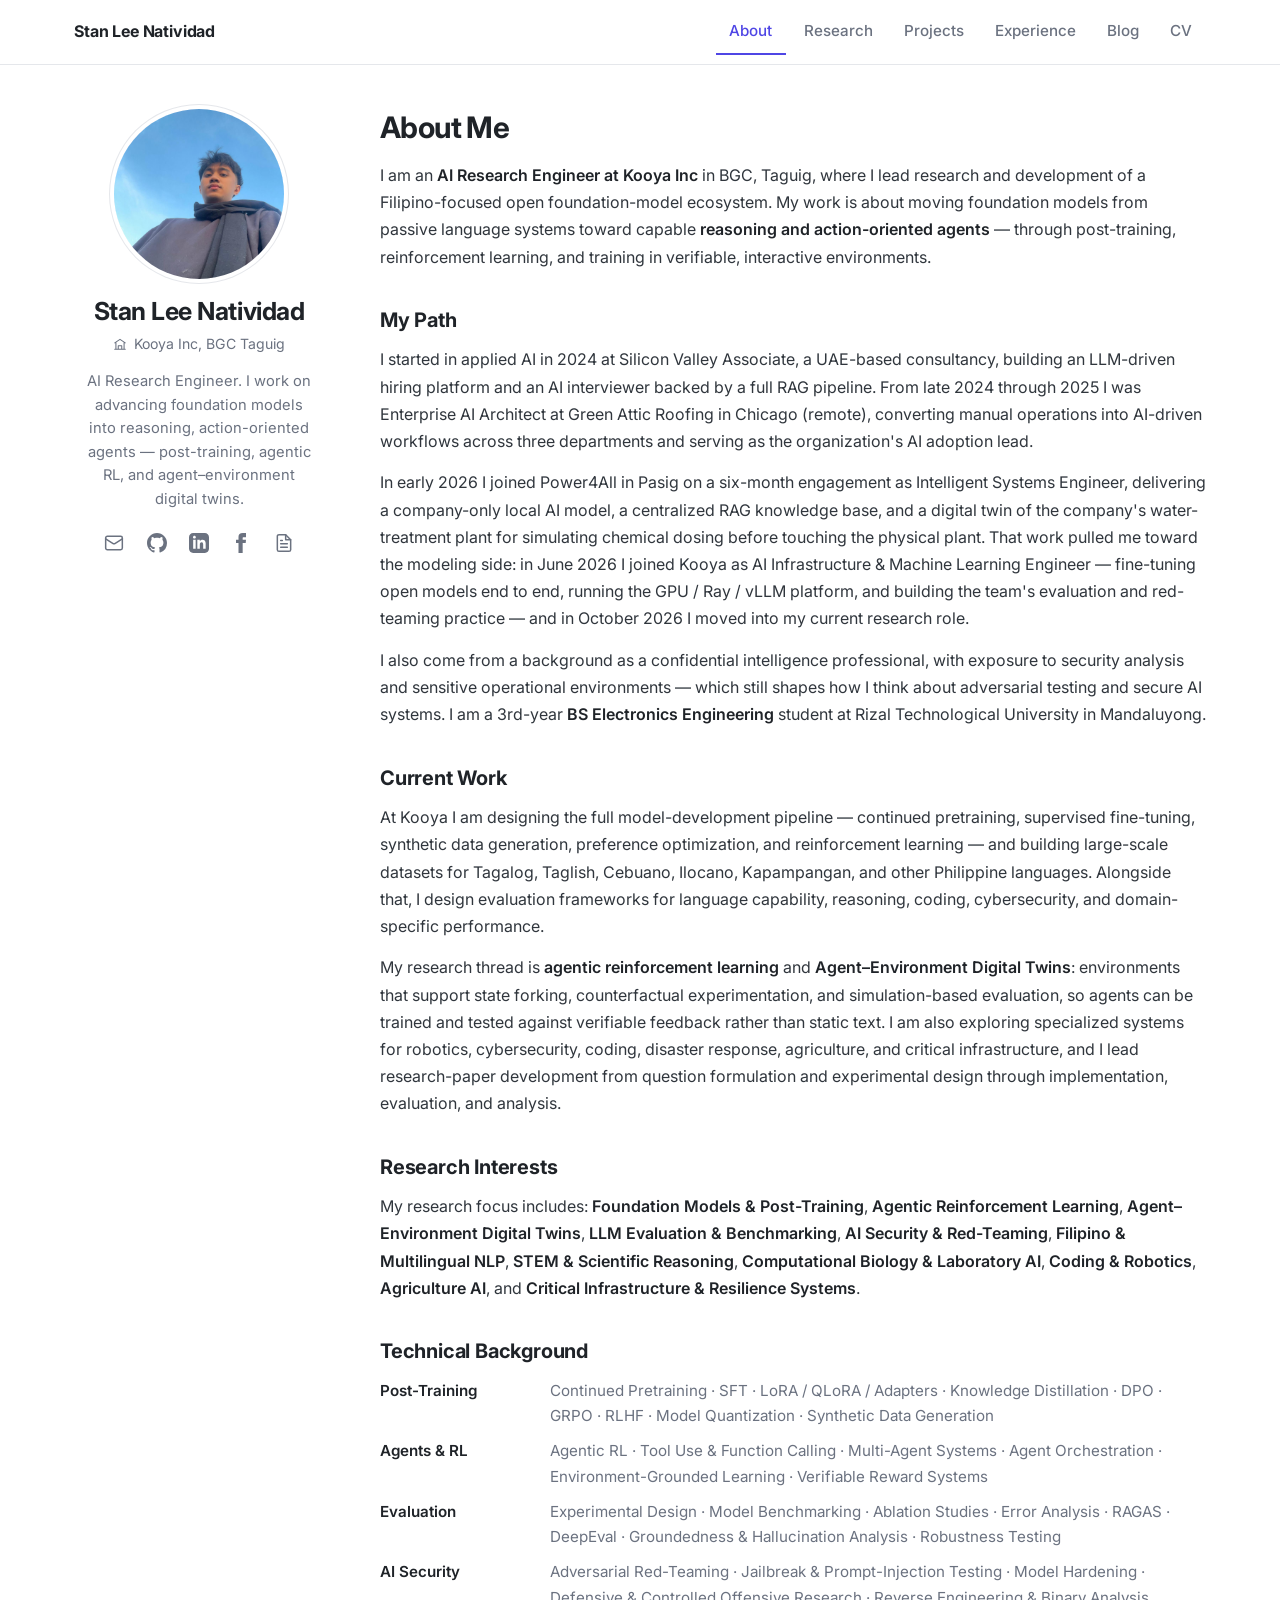
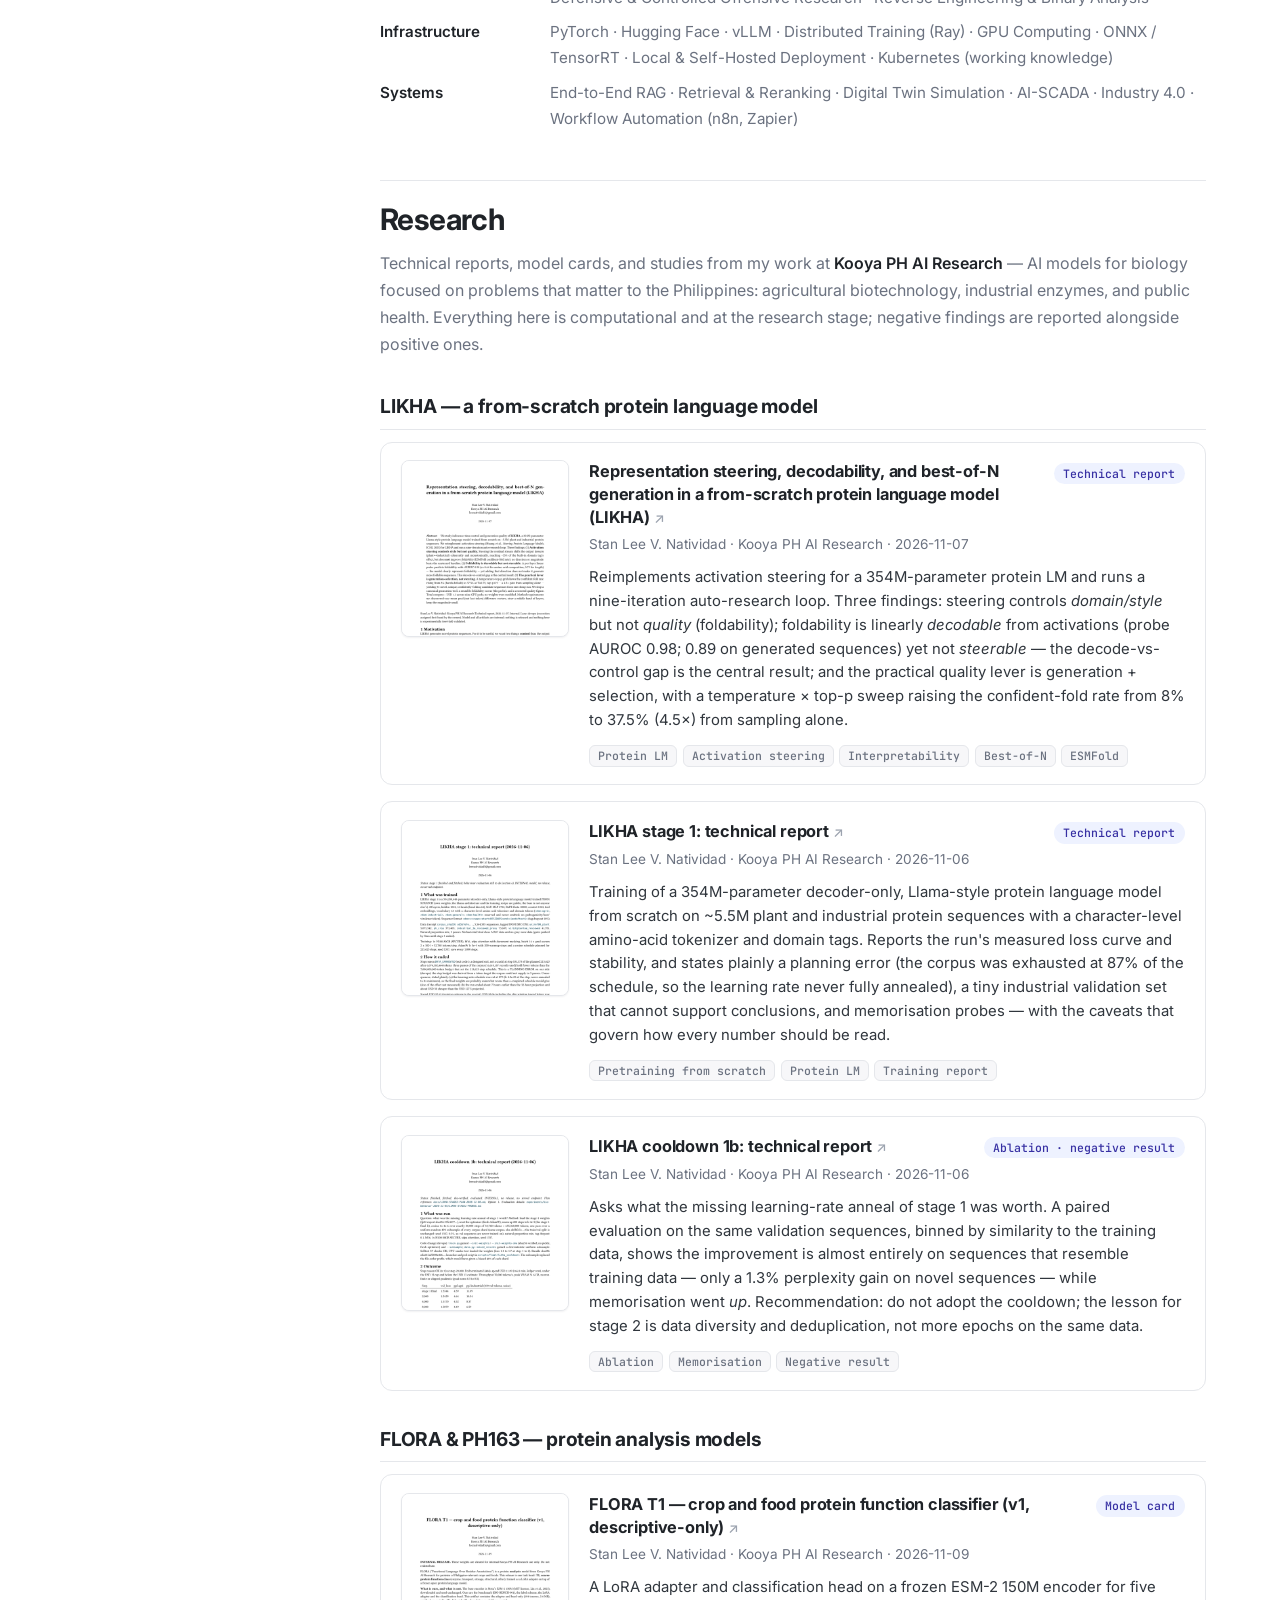
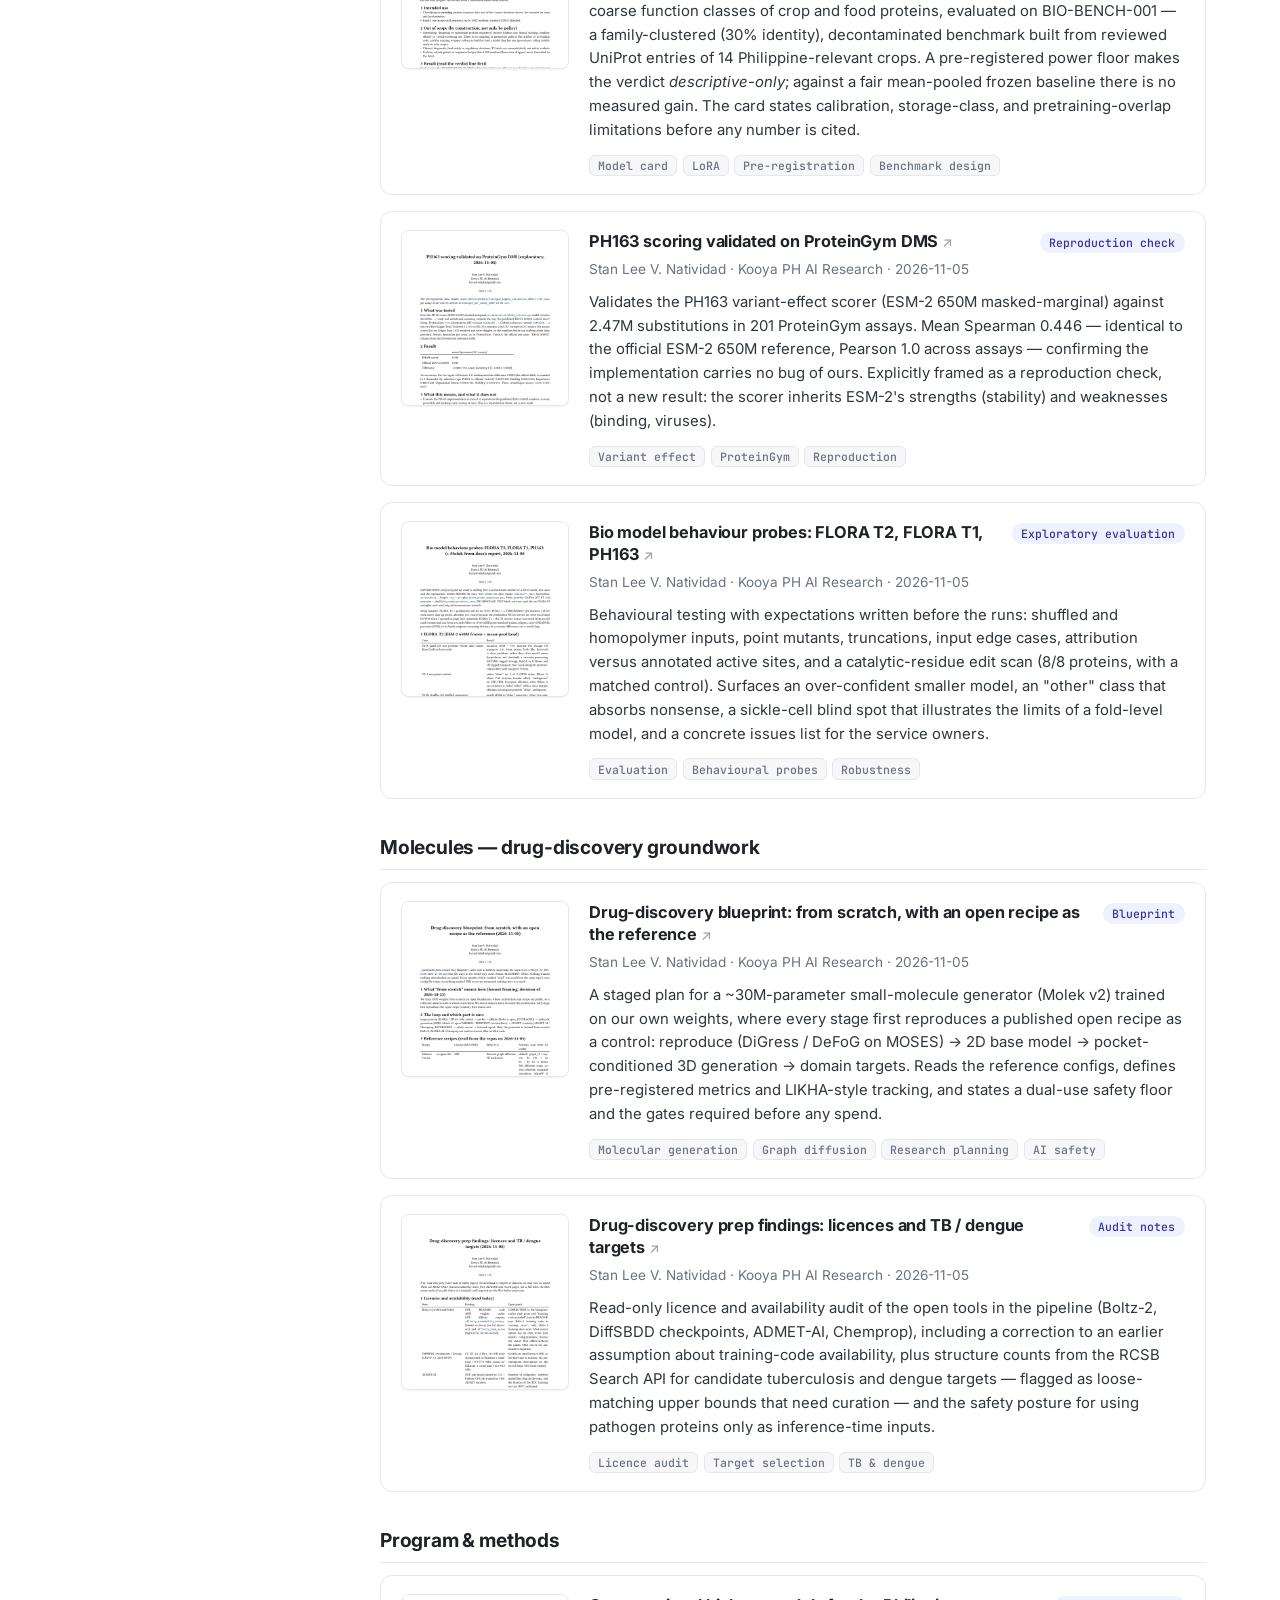
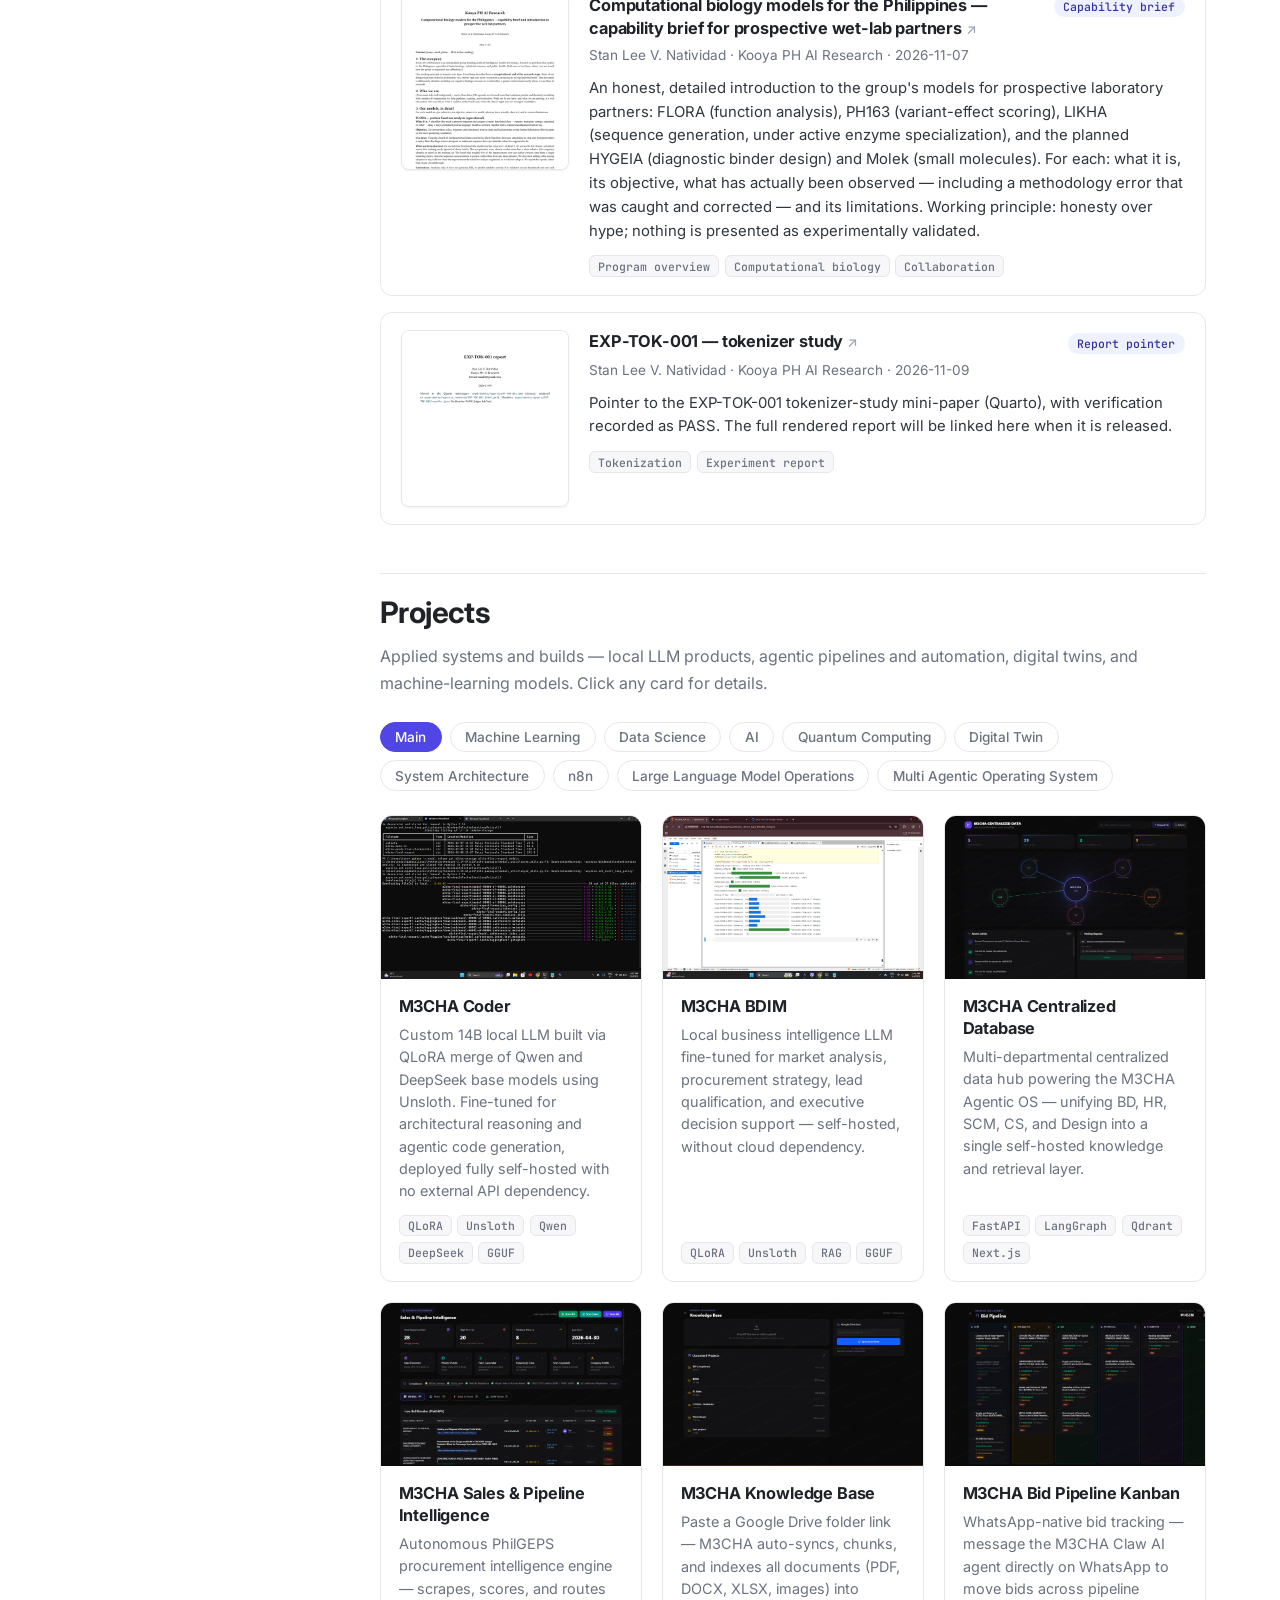
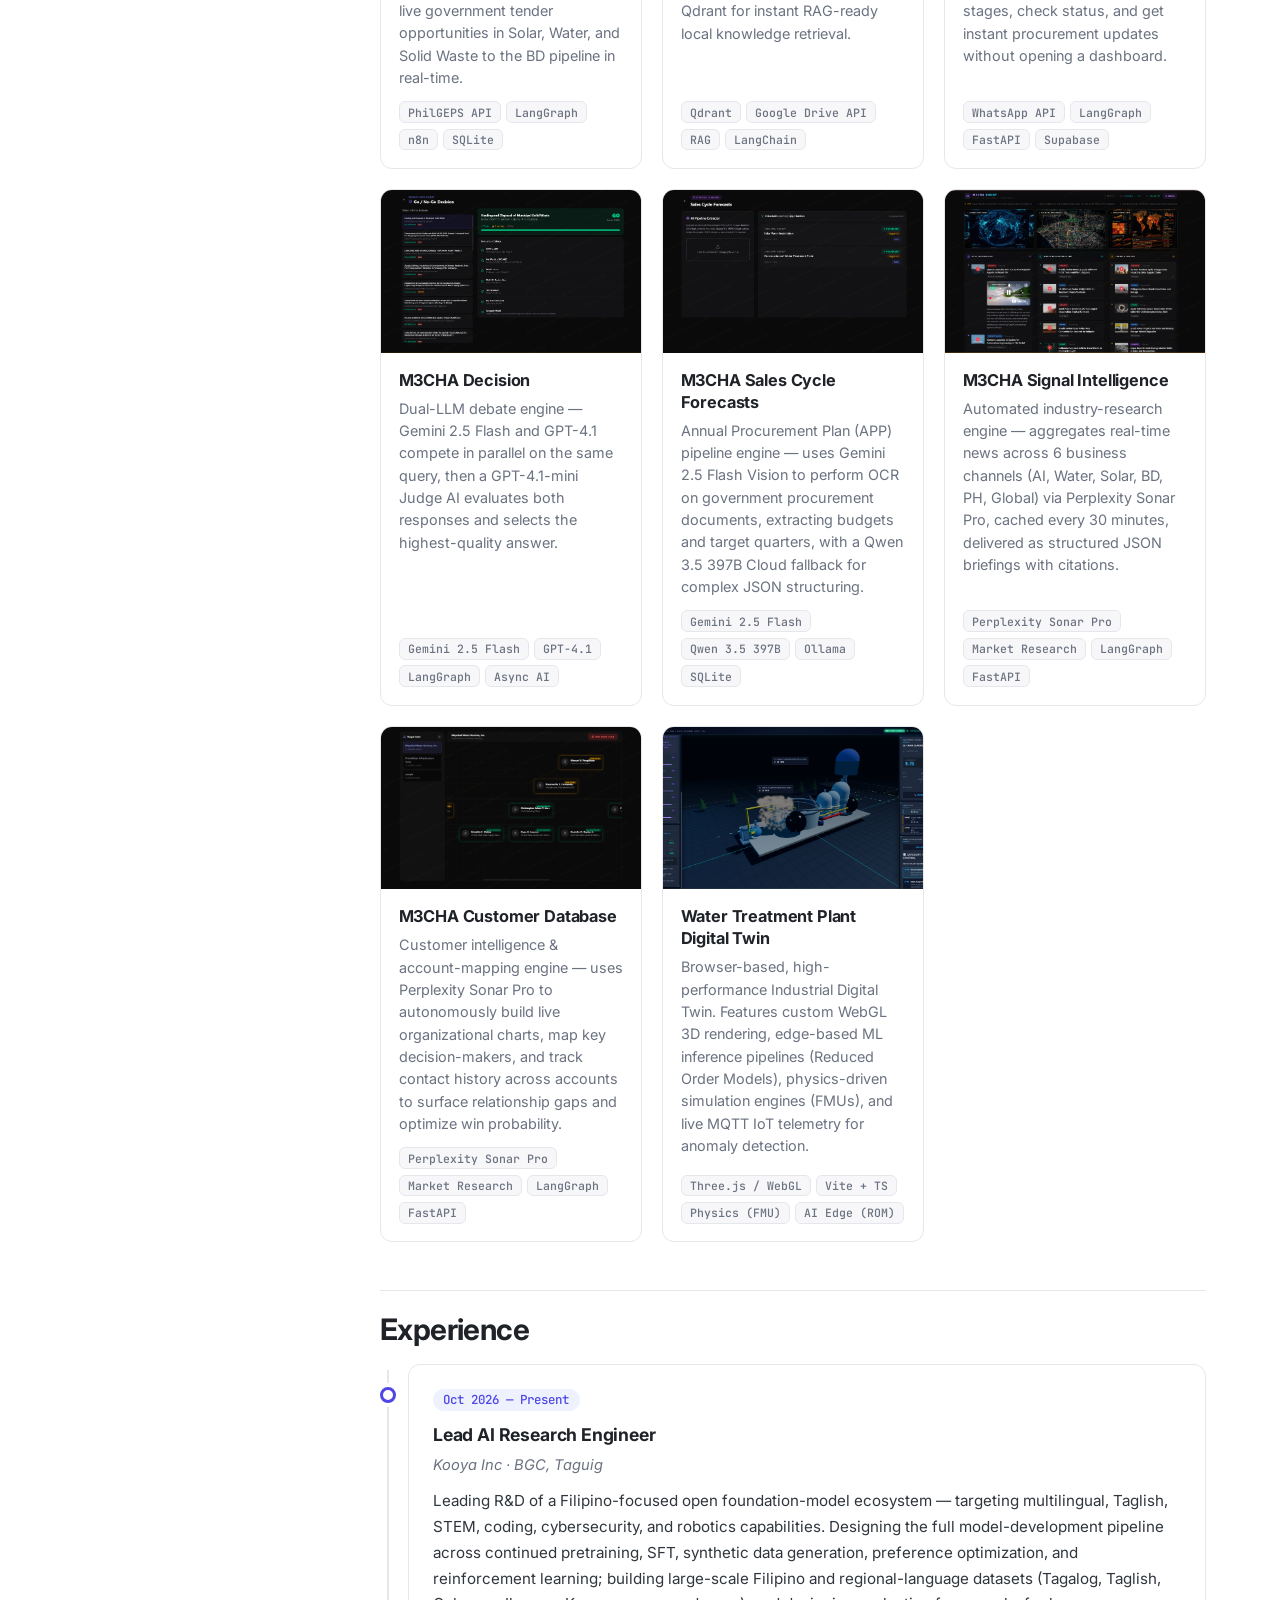
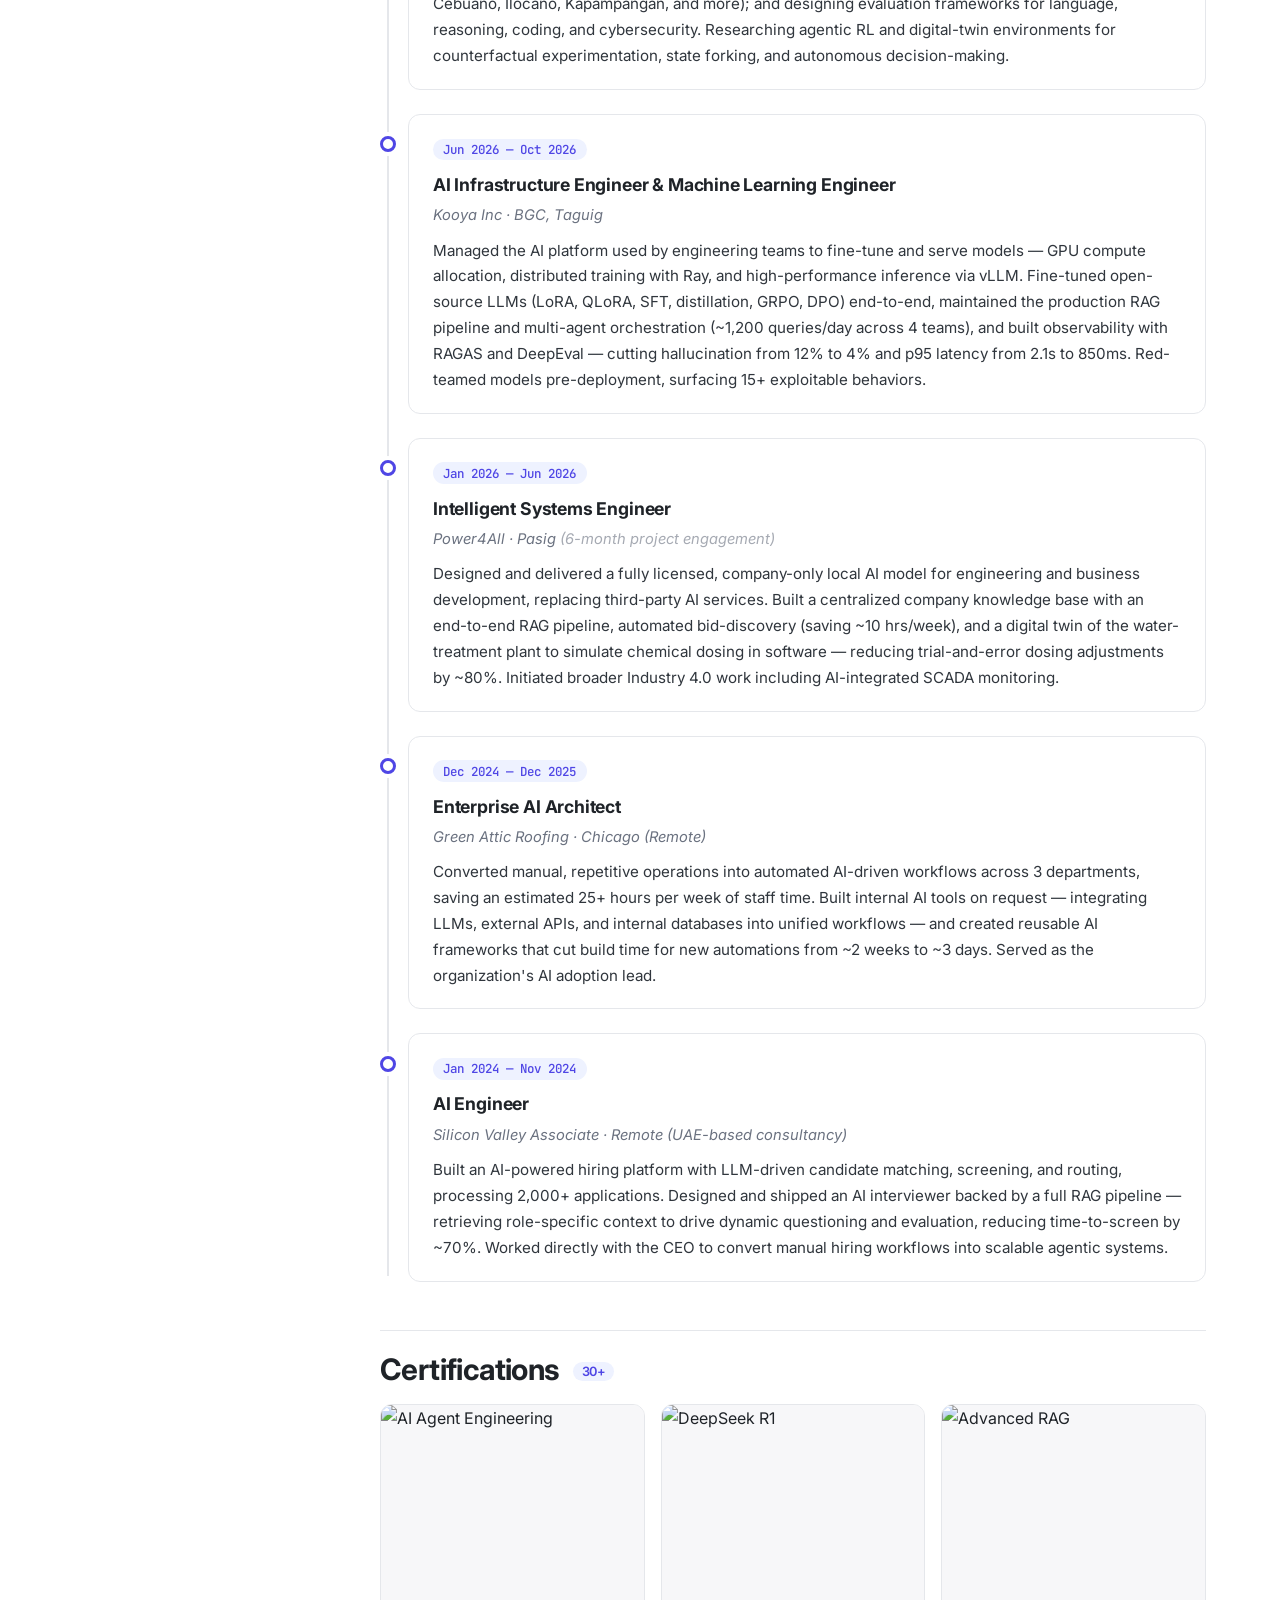
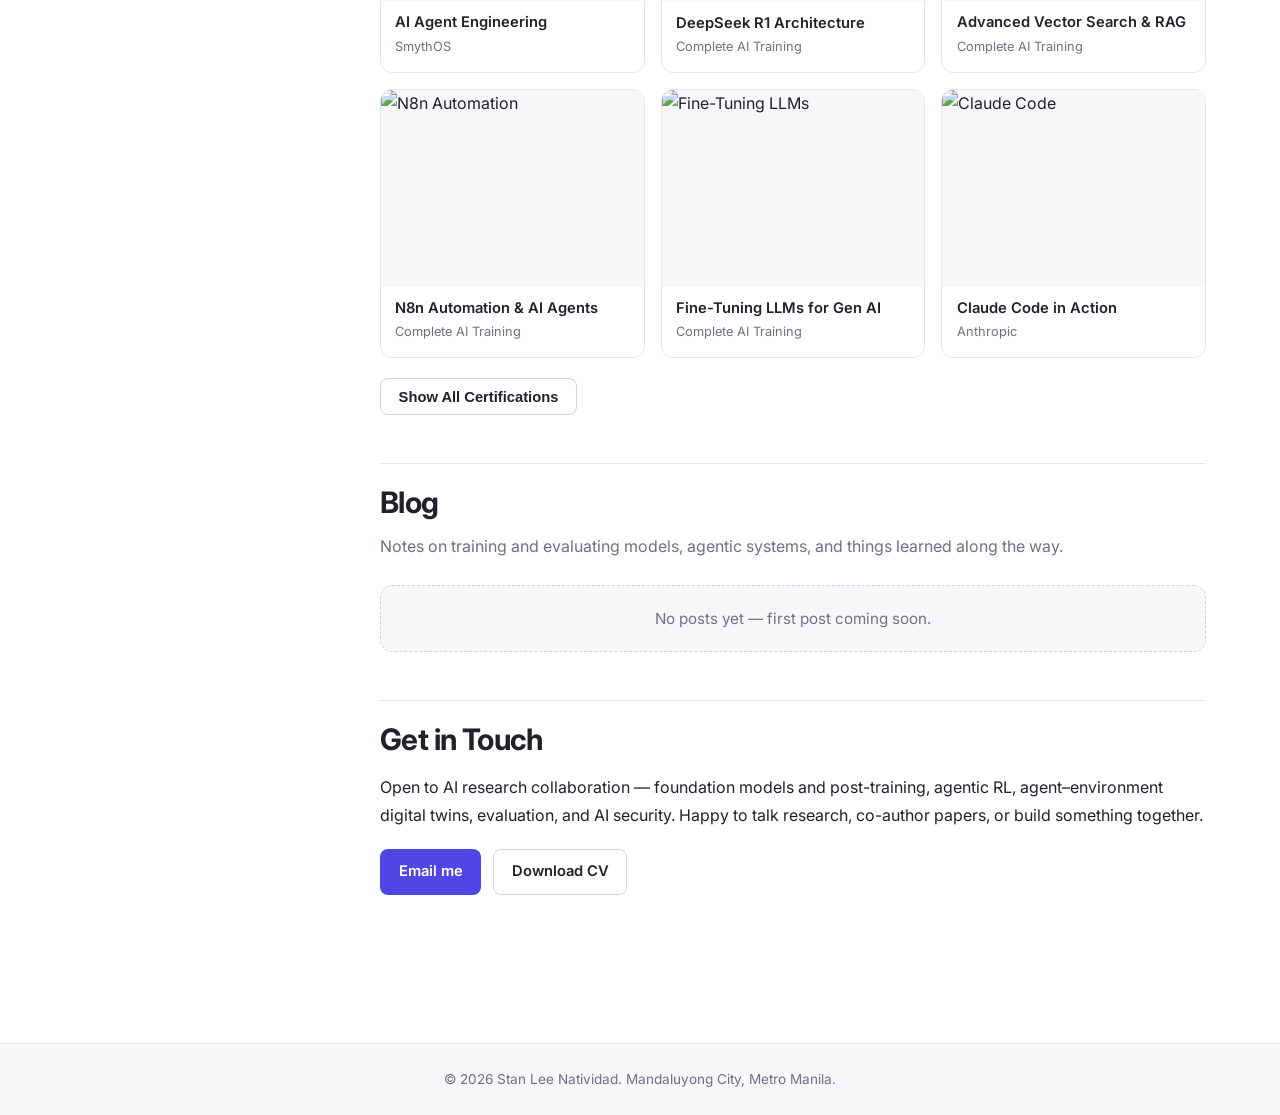
==== commit cec15c3f: "feat: add first-page PDF thumbnails to the Research list - Render the header of page 1 of each paper" ====
--- a/index.html
+++ b/index.html
@@ -8,7 +8,7 @@
     <link rel="preconnect" href="https://fonts.googleapis.com">
     <link rel="preconnect" href="https://fonts.gstatic.com" crossorigin>
     <link href="https://fonts.googleapis.com/css2?family=Inter:wght@400;500;600;700;800&family=JetBrains+Mono:wght@400;500&display=swap" rel="stylesheet">
-    <link rel="stylesheet" href="styles.css?v=84">
+    <link rel="stylesheet" href="styles.css?v=86">
     <script src="script.js?v=7635" defer></script>
 </head>
 <body>
@@ -98,6 +98,8 @@
                     <h3>LIKHA — a from-scratch protein language model</h3>
                     <ul class="pub-list">
                         <li class="pub">
+                            <a class="pub-thumb" href="papers/LIKHA-STEERING-TECHNICAL-REPORT-2026-11-07.pdf" target="_blank" rel="noopener noreferrer" aria-label="Open PDF"><img src="papers/thumbs/LIKHA-STEERING-TECHNICAL-REPORT-2026-11-07.png" alt="First page of LIKHA-STEERING-TECHNICAL-REPORT-2026-11-07" loading="lazy"></a>
+                            <div class="pub-body">
                             <div class="pub-head">
                                 <a class="pub-title" href="papers/LIKHA-STEERING-TECHNICAL-REPORT-2026-11-07.pdf" target="_blank" rel="noopener noreferrer">Representation steering, decodability, and best-of-N generation in a from-scratch protein language model (LIKHA)</a>
                                 <span class="pub-type">Technical report</span>
@@ -105,8 +107,11 @@
                             <p class="pub-meta">Stan Lee V. Natividad · Kooya PH AI Research · 2026-11-07</p>
                             <p class="pub-abstract">Reimplements activation steering for a 354M-parameter protein LM and runs a nine-iteration auto-research loop. Three findings: steering controls <em>domain/style</em> but not <em>quality</em> (foldability); foldability is linearly <em>decodable</em> from activations (probe AUROC 0.98; 0.89 on generated sequences) yet not <em>steerable</em> — the decode-vs-control gap is the central result; and the practical quality lever is generation + selection, with a temperature × top-p sweep raising the confident-fold rate from 8% to 37.5% (4.5×) from sampling alone.</p>
                             <ul class="pub-tags"><li>Protein LM</li><li>Activation steering</li><li>Interpretability</li><li>Best-of-N</li><li>ESMFold</li></ul>
+                            </div>
                         </li>
                         <li class="pub">
+                            <a class="pub-thumb" href="papers/LIKHA-STAGE1-REPORT-2026-11-06.pdf" target="_blank" rel="noopener noreferrer" aria-label="Open PDF"><img src="papers/thumbs/LIKHA-STAGE1-REPORT-2026-11-06.png" alt="First page of LIKHA-STAGE1-REPORT-2026-11-06" loading="lazy"></a>
+                            <div class="pub-body">
                             <div class="pub-head">
                                 <a class="pub-title" href="papers/LIKHA-STAGE1-REPORT-2026-11-06.pdf" target="_blank" rel="noopener noreferrer">LIKHA stage 1: technical report</a>
                                 <span class="pub-type">Technical report</span>
@@ -114,8 +119,11 @@
                             <p class="pub-meta">Stan Lee V. Natividad · Kooya PH AI Research · 2026-11-06</p>
                             <p class="pub-abstract">Training of a 354M-parameter decoder-only, Llama-style protein language model from scratch on ~5.5M plant and industrial protein sequences with a character-level amino-acid tokenizer and domain tags. Reports the run's measured loss curve and stability, and states plainly a planning error (the corpus was exhausted at 87% of the schedule, so the learning rate never fully annealed), a tiny industrial validation set that cannot support conclusions, and memorisation probes — with the caveats that govern how every number should be read.</p>
                             <ul class="pub-tags"><li>Pretraining from scratch</li><li>Protein LM</li><li>Training report</li></ul>
+                            </div>
                         </li>
                         <li class="pub">
+                            <a class="pub-thumb" href="papers/LIKHA-COOLDOWN-1B-REPORT-2026-11-06.pdf" target="_blank" rel="noopener noreferrer" aria-label="Open PDF"><img src="papers/thumbs/LIKHA-COOLDOWN-1B-REPORT-2026-11-06.png" alt="First page of LIKHA-COOLDOWN-1B-REPORT-2026-11-06" loading="lazy"></a>
+                            <div class="pub-body">
                             <div class="pub-head">
                                 <a class="pub-title" href="papers/LIKHA-COOLDOWN-1B-REPORT-2026-11-06.pdf" target="_blank" rel="noopener noreferrer">LIKHA cooldown 1b: technical report</a>
                                 <span class="pub-type">Ablation · negative result</span>
@@ -123,12 +131,15 @@
                             <p class="pub-meta">Stan Lee V. Natividad · Kooya PH AI Research · 2026-11-06</p>
                             <p class="pub-abstract">Asks what the missing learning-rate anneal of stage 1 was worth. A paired evaluation on the same validation sequences, binned by similarity to the training data, shows the improvement is almost entirely on sequences that resemble training data — only a 1.3% perplexity gain on novel sequences — while memorisation went <em>up</em>. Recommendation: do not adopt the cooldown; the lesson for stage 2 is data diversity and deduplication, not more epochs on the same data.</p>
                             <ul class="pub-tags"><li>Ablation</li><li>Memorisation</li><li>Negative result</li></ul>
+                            </div>
                         </li>
                     </ul>
 
                     <h3>FLORA &amp; PH163 — protein analysis models</h3>
                     <ul class="pub-list">
                         <li class="pub">
+                            <a class="pub-thumb" href="papers/FLORA-T1-MODEL-CARD-v5.pdf" target="_blank" rel="noopener noreferrer" aria-label="Open PDF"><img src="papers/thumbs/FLORA-T1-MODEL-CARD-v5.png" alt="First page of FLORA-T1-MODEL-CARD-v5" loading="lazy"></a>
+                            <div class="pub-body">
                             <div class="pub-head">
                                 <a class="pub-title" href="papers/FLORA-T1-MODEL-CARD-v5.pdf" target="_blank" rel="noopener noreferrer">FLORA T1 — crop and food protein function classifier (v1, descriptive-only)</a>
                                 <span class="pub-type">Model card</span>
@@ -136,8 +147,11 @@
                             <p class="pub-meta">Stan Lee V. Natividad · Kooya PH AI Research · 2026-11-09</p>
                             <p class="pub-abstract">A LoRA adapter and classification head on a frozen ESM-2 150M encoder for five coarse function classes of crop and food proteins, evaluated on BIO-BENCH-001 — a family-clustered (30% identity), decontaminated benchmark built from reviewed UniProt entries of 14 Philippine-relevant crops. A pre-registered power floor makes the verdict <em>descriptive-only</em>; against a fair mean-pooled frozen baseline there is no measured gain. The card states calibration, storage-class, and pretraining-overlap limitations before any number is cited.</p>
                             <ul class="pub-tags"><li>Model card</li><li>LoRA</li><li>Pre-registration</li><li>Benchmark design</li></ul>
+                            </div>
                         </li>
                         <li class="pub">
+                            <a class="pub-thumb" href="papers/PH163-PROTEINGYM-VALIDATION-2026-11-05.pdf" target="_blank" rel="noopener noreferrer" aria-label="Open PDF"><img src="papers/thumbs/PH163-PROTEINGYM-VALIDATION-2026-11-05.png" alt="First page of PH163-PROTEINGYM-VALIDATION-2026-11-05" loading="lazy"></a>
+                            <div class="pub-body">
                             <div class="pub-head">
                                 <a class="pub-title" href="papers/PH163-PROTEINGYM-VALIDATION-2026-11-05.pdf" target="_blank" rel="noopener noreferrer">PH163 scoring validated on ProteinGym DMS</a>
                                 <span class="pub-type">Reproduction check</span>
@@ -145,8 +159,11 @@
                             <p class="pub-meta">Stan Lee V. Natividad · Kooya PH AI Research · 2026-11-05</p>
                             <p class="pub-abstract">Validates the PH163 variant-effect scorer (ESM-2 650M masked-marginal) against 2.47M substitutions in 201 ProteinGym assays. Mean Spearman 0.446 — identical to the official ESM-2 650M reference, Pearson 1.0 across assays — confirming the implementation carries no bug of ours. Explicitly framed as a reproduction check, not a new result: the scorer inherits ESM-2's strengths (stability) and weaknesses (binding, viruses).</p>
                             <ul class="pub-tags"><li>Variant effect</li><li>ProteinGym</li><li>Reproduction</li></ul>
+                            </div>
                         </li>
                         <li class="pub">
+                            <a class="pub-thumb" href="papers/BIO-BEHAVIOR-PROBES-2026-11-05.pdf" target="_blank" rel="noopener noreferrer" aria-label="Open PDF"><img src="papers/thumbs/BIO-BEHAVIOR-PROBES-2026-11-05.png" alt="First page of BIO-BEHAVIOR-PROBES-2026-11-05" loading="lazy"></a>
+                            <div class="pub-body">
                             <div class="pub-head">
                                 <a class="pub-title" href="papers/BIO-BEHAVIOR-PROBES-2026-11-05.pdf" target="_blank" rel="noopener noreferrer">Bio model behaviour probes: FLORA T2, FLORA T1, PH163</a>
                                 <span class="pub-type">Exploratory evaluation</span>
@@ -154,12 +171,15 @@
                             <p class="pub-meta">Stan Lee V. Natividad · Kooya PH AI Research · 2026-11-05</p>
                             <p class="pub-abstract">Behavioural testing with expectations written before the runs: shuffled and homopolymer inputs, point mutants, truncations, input edge cases, attribution versus annotated active sites, and a catalytic-residue edit scan (8/8 proteins, with a matched control). Surfaces an over-confident smaller model, an "other" class that absorbs nonsense, a sickle-cell blind spot that illustrates the limits of a fold-level model, and a concrete issues list for the service owners.</p>
                             <ul class="pub-tags"><li>Evaluation</li><li>Behavioural probes</li><li>Robustness</li></ul>
+                            </div>
                         </li>
                     </ul>
 
                     <h3>Molecules — drug-discovery groundwork</h3>
                     <ul class="pub-list">
                         <li class="pub">
+                            <a class="pub-thumb" href="papers/DRUG-DISCOVERY-BLUEPRINT-2026-11-05.pdf" target="_blank" rel="noopener noreferrer" aria-label="Open PDF"><img src="papers/thumbs/DRUG-DISCOVERY-BLUEPRINT-2026-11-05.png" alt="First page of DRUG-DISCOVERY-BLUEPRINT-2026-11-05" loading="lazy"></a>
+                            <div class="pub-body">
                             <div class="pub-head">
                                 <a class="pub-title" href="papers/DRUG-DISCOVERY-BLUEPRINT-2026-11-05.pdf" target="_blank" rel="noopener noreferrer">Drug-discovery blueprint: from scratch, with an open recipe as the reference</a>
                                 <span class="pub-type">Blueprint</span>
@@ -167,8 +187,11 @@
                             <p class="pub-meta">Stan Lee V. Natividad · Kooya PH AI Research · 2026-11-05</p>
                             <p class="pub-abstract">A staged plan for a ~30M-parameter small-molecule generator (Molek v2) trained on our own weights, where every stage first reproduces a published open recipe as a control: reproduce (DiGress / DeFoG on MOSES) → 2D base model → pocket-conditioned 3D generation → domain targets. Reads the reference configs, defines pre-registered metrics and LIKHA-style tracking, and states a dual-use safety floor and the gates required before any spend.</p>
                             <ul class="pub-tags"><li>Molecular generation</li><li>Graph diffusion</li><li>Research planning</li><li>AI safety</li></ul>
+                            </div>
                         </li>
                         <li class="pub">
+                            <a class="pub-thumb" href="papers/DRUG-DISCOVERY-PREP-FINDINGS-2026-11-05.pdf" target="_blank" rel="noopener noreferrer" aria-label="Open PDF"><img src="papers/thumbs/DRUG-DISCOVERY-PREP-FINDINGS-2026-11-05.png" alt="First page of DRUG-DISCOVERY-PREP-FINDINGS-2026-11-05" loading="lazy"></a>
+                            <div class="pub-body">
                             <div class="pub-head">
                                 <a class="pub-title" href="papers/DRUG-DISCOVERY-PREP-FINDINGS-2026-11-05.pdf" target="_blank" rel="noopener noreferrer">Drug-discovery prep findings: licences and TB / dengue targets</a>
                                 <span class="pub-type">Audit notes</span>
@@ -176,12 +199,15 @@
                             <p class="pub-meta">Stan Lee V. Natividad · Kooya PH AI Research · 2026-11-05</p>
                             <p class="pub-abstract">Read-only licence and availability audit of the open tools in the pipeline (Boltz-2, DiffSBDD checkpoints, ADMET-AI, Chemprop), including a correction to an earlier assumption about training-code availability, plus structure counts from the RCSB Search API for candidate tuberculosis and dengue targets — flagged as loose-matching upper bounds that need curation — and the safety posture for using pathogen proteins only as inference-time inputs.</p>
                             <ul class="pub-tags"><li>Licence audit</li><li>Target selection</li><li>TB &amp; dengue</li></ul>
+                            </div>
                         </li>
                     </ul>
 
                     <h3>Program &amp; methods</h3>
                     <ul class="pub-list">
                         <li class="pub">
+                            <a class="pub-thumb" href="papers/WETLAB-SCOPING-ONEPAGER-2026-11-07.pdf" target="_blank" rel="noopener noreferrer" aria-label="Open PDF"><img src="papers/thumbs/WETLAB-SCOPING-ONEPAGER-2026-11-07.png" alt="First page of WETLAB-SCOPING-ONEPAGER-2026-11-07" loading="lazy"></a>
+                            <div class="pub-body">
                             <div class="pub-head">
                                 <a class="pub-title" href="papers/WETLAB-SCOPING-ONEPAGER-2026-11-07.pdf" target="_blank" rel="noopener noreferrer">Computational biology models for the Philippines — capability brief for prospective wet-lab partners</a>
                                 <span class="pub-type">Capability brief</span>
@@ -189,8 +215,11 @@
                             <p class="pub-meta">Stan Lee V. Natividad · Kooya PH AI Research · 2026-11-07</p>
                             <p class="pub-abstract">An honest, detailed introduction to the group's models for prospective laboratory partners: FLORA (function analysis), PH163 (variant-effect scoring), LIKHA (sequence generation, under active enzyme specialization), and the planned HYGEIA (diagnostic binder design) and Molek (small molecules). For each: what it is, its objective, what has actually been observed — including a methodology error that was caught and corrected — and its limitations. Working principle: honesty over hype; nothing is presented as experimentally validated.</p>
                             <ul class="pub-tags"><li>Program overview</li><li>Computational biology</li><li>Collaboration</li></ul>
+                            </div>
                         </li>
                         <li class="pub">
+                            <a class="pub-thumb" href="papers/EXP-TOK-001-tokenizer-study.pdf" target="_blank" rel="noopener noreferrer" aria-label="Open PDF"><img src="papers/thumbs/EXP-TOK-001-tokenizer-study.png" alt="First page of EXP-TOK-001-tokenizer-study" loading="lazy"></a>
+                            <div class="pub-body">
                             <div class="pub-head">
                                 <a class="pub-title" href="papers/EXP-TOK-001-tokenizer-study.pdf" target="_blank" rel="noopener noreferrer">EXP-TOK-001 — tokenizer study</a>
                                 <span class="pub-type">Report pointer</span>
@@ -198,6 +227,7 @@
                             <p class="pub-meta">Stan Lee V. Natividad · Kooya PH AI Research · 2026-11-09</p>
                             <p class="pub-abstract">Pointer to the EXP-TOK-001 tokenizer-study mini-paper (Quarto), with verification recorded as PASS. The full rendered report will be linked here when it is released.</p>
                             <ul class="pub-tags"><li>Tokenization</li><li>Experiment report</li></ul>
+                            </div>
                         </li>
                     </ul>
                 </section>
--- a/styles.css
+++ b/styles.css
@@ -634,3 +634,11 @@
 .pub-abstract { margin: 0 0 0.75rem; color: #30363d; font-size: 0.93rem; line-height: 1.6; }
 .pub-tags { list-style: none; margin: 0; padding: 0; display: flex; flex-wrap: wrap; gap: 0.35rem; }
 .pub-tags li { font: 500 0.72rem var(--font-mono); color: var(--text-muted); background: var(--bg-soft); border: 1px solid var(--border); border-radius: 6px; padding: 0.15rem 0.5rem; }
+
+/* Research: thumbnail + body layout */
+.pub { display: grid; grid-template-columns: 168px minmax(0, 1fr); gap: 1.25rem; align-items: start; }
+.pub-thumb { display: block; border: 1px solid var(--border); border-radius: 8px; overflow: hidden; background: #fff; box-shadow: 0 1px 2px rgba(16, 24, 40, 0.06); transition: transform 0.2s ease, box-shadow 0.2s ease, border-color 0.2s ease; }
+.pub-thumb img { display: block; width: 100%; height: auto; aspect-ratio: 980 / 1029; object-fit: cover; object-position: top; }
+.pub-thumb:hover { transform: translateY(-2px); box-shadow: var(--shadow); border-color: var(--accent); }
+.pub-body { min-width: 0; }
+@media (max-width: 700px) { .pub { grid-template-columns: 1fr; } .pub-thumb { max-width: 220px; } }
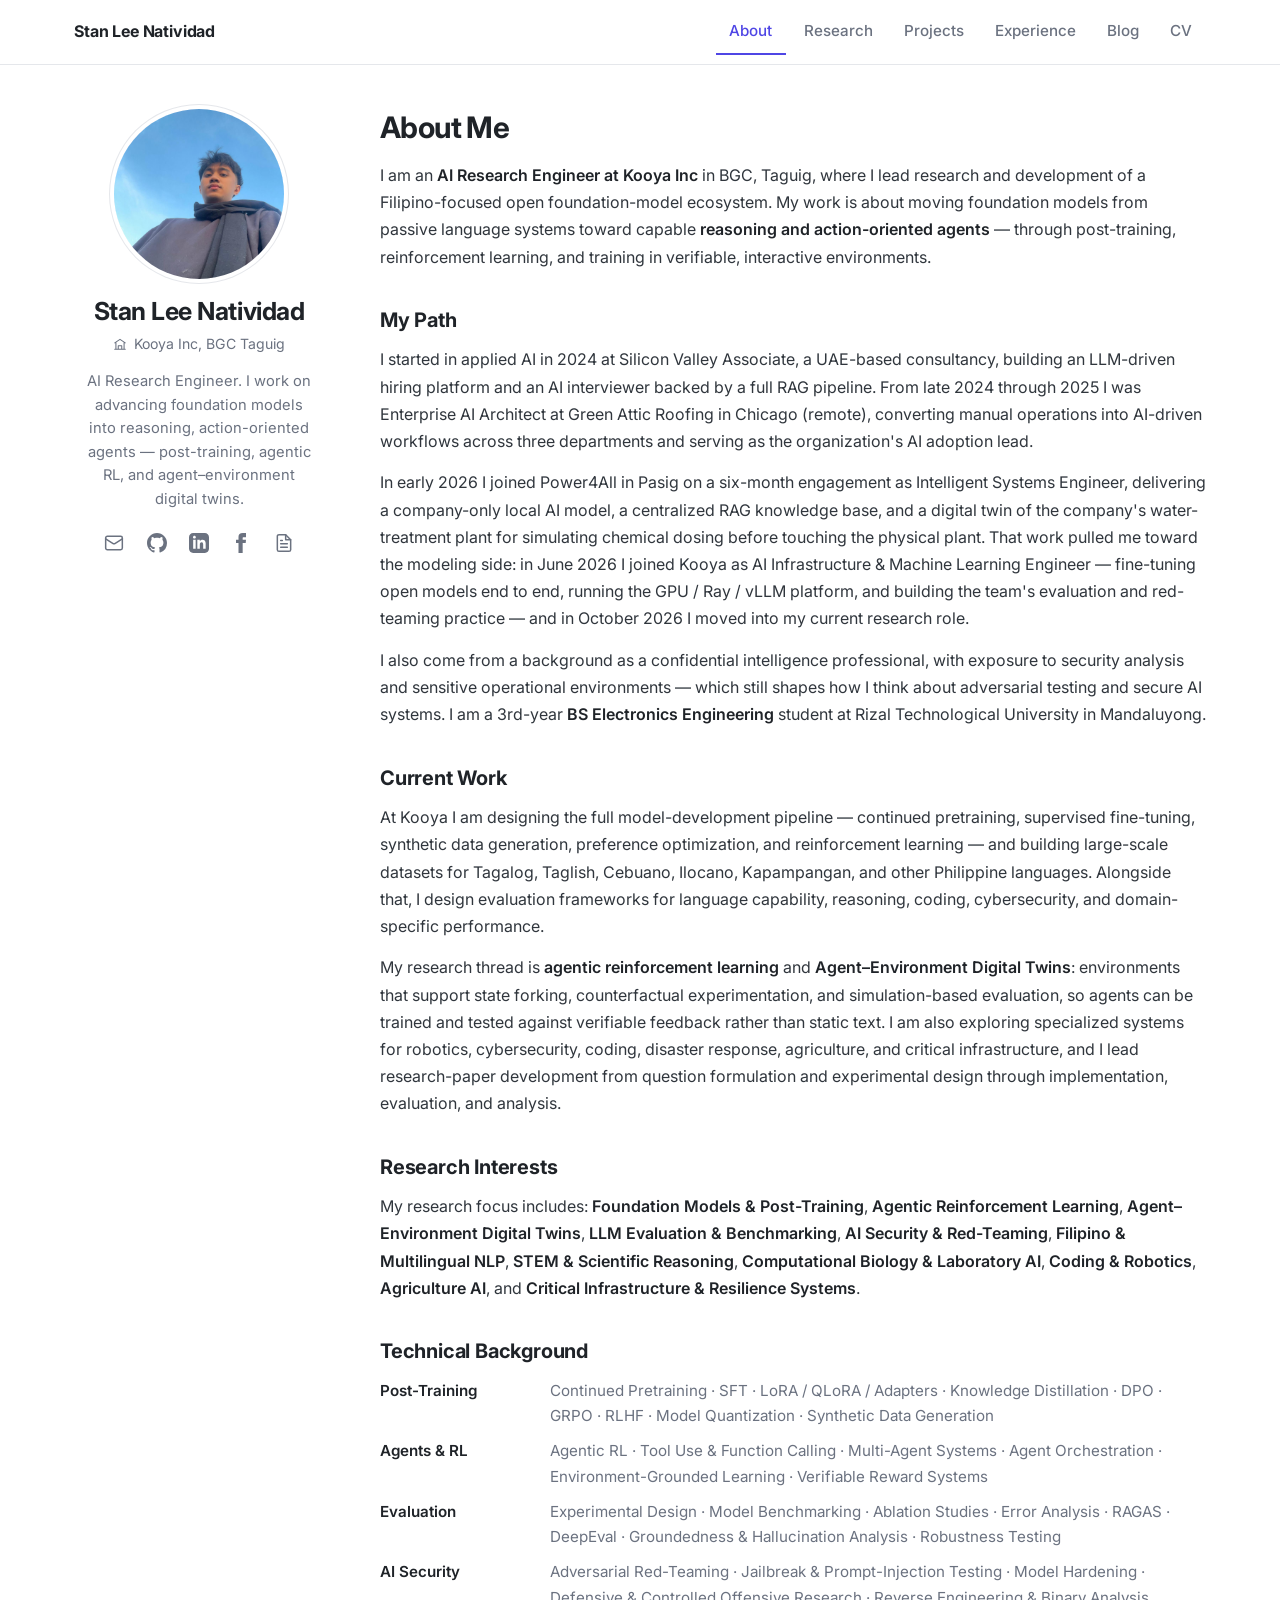
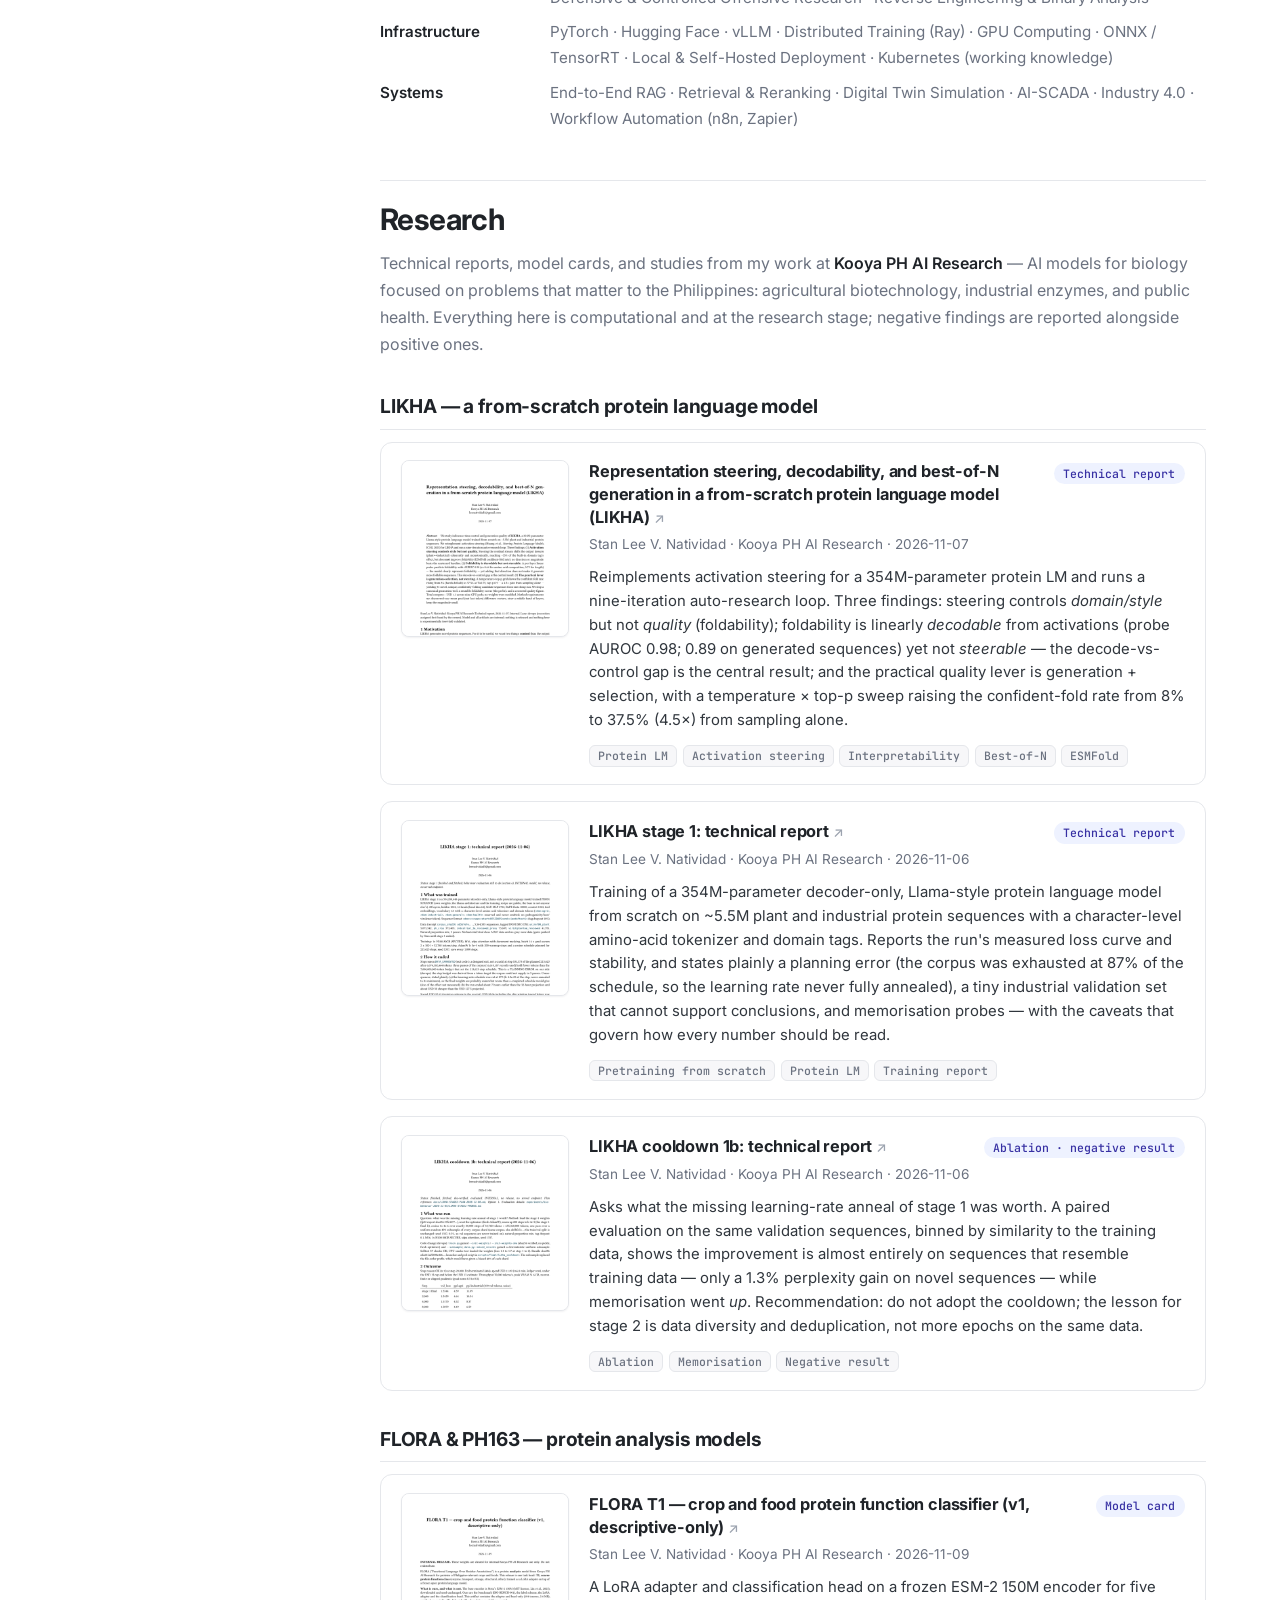
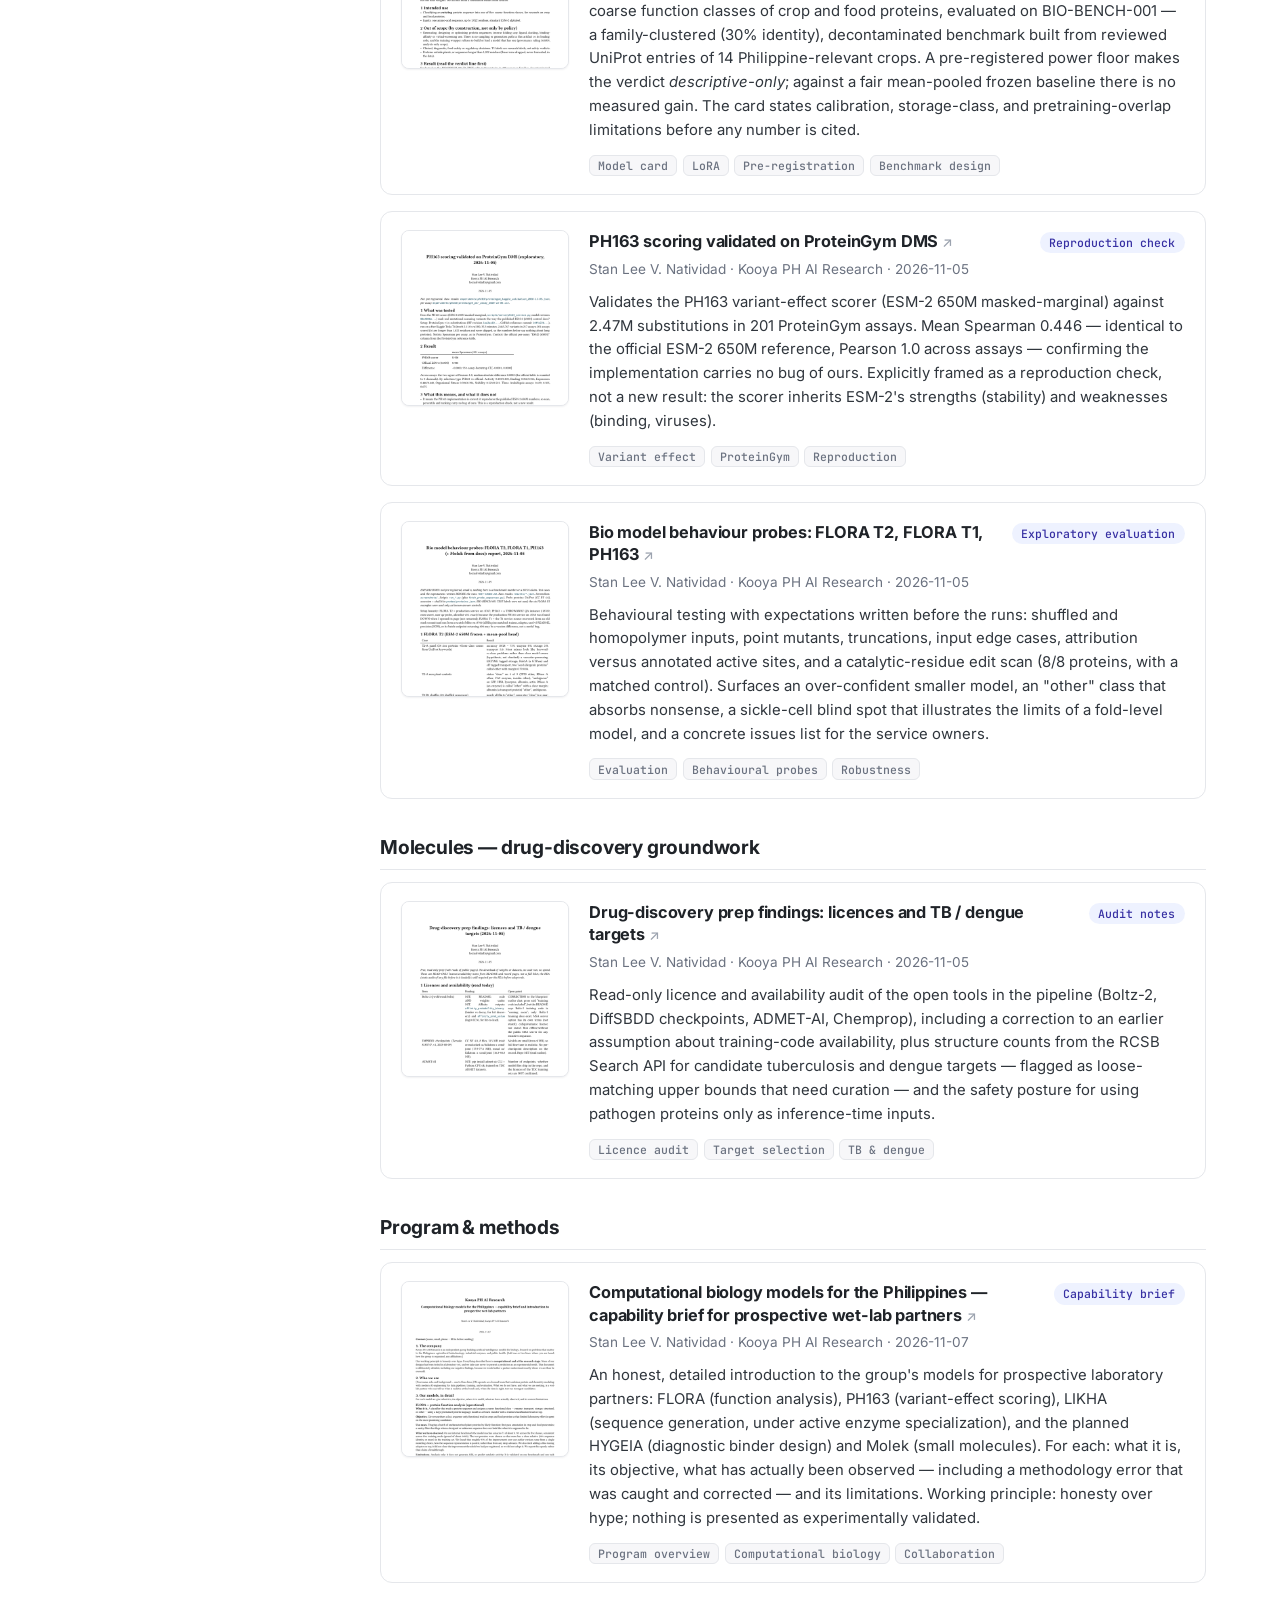
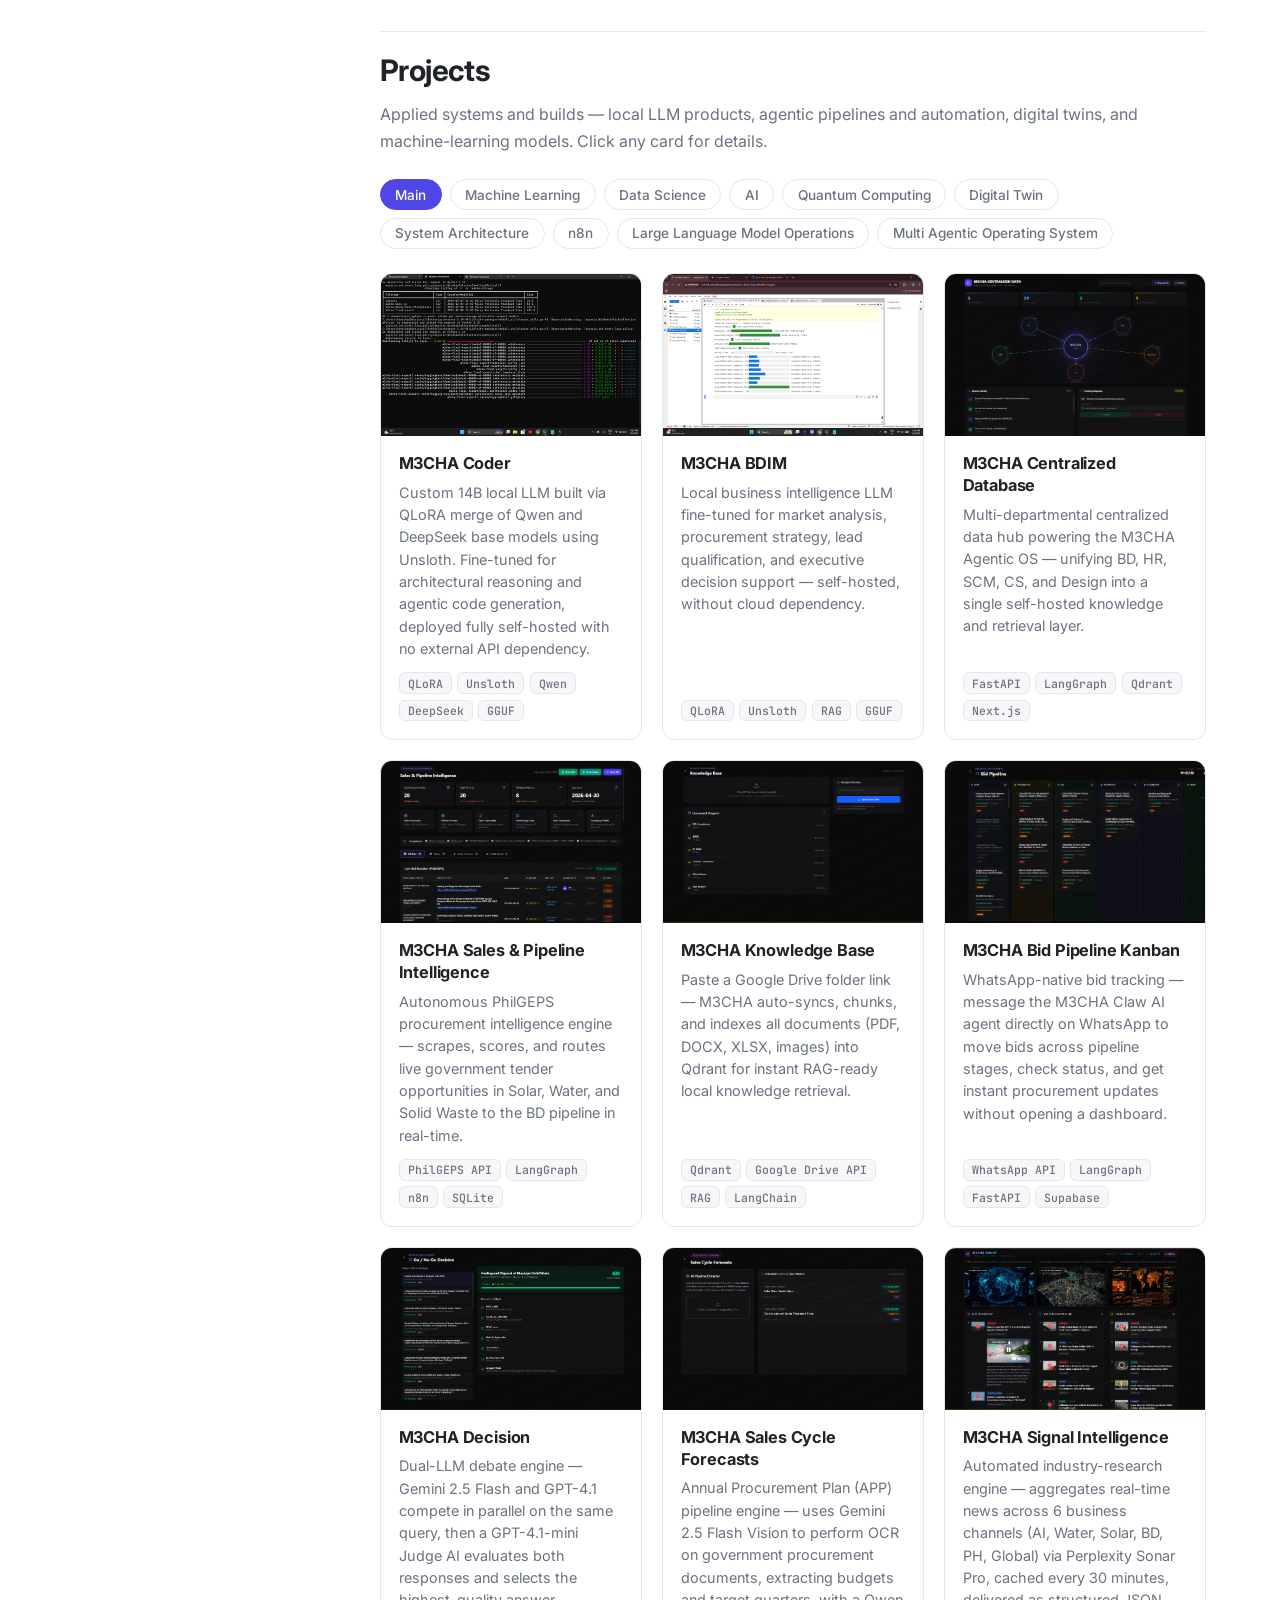
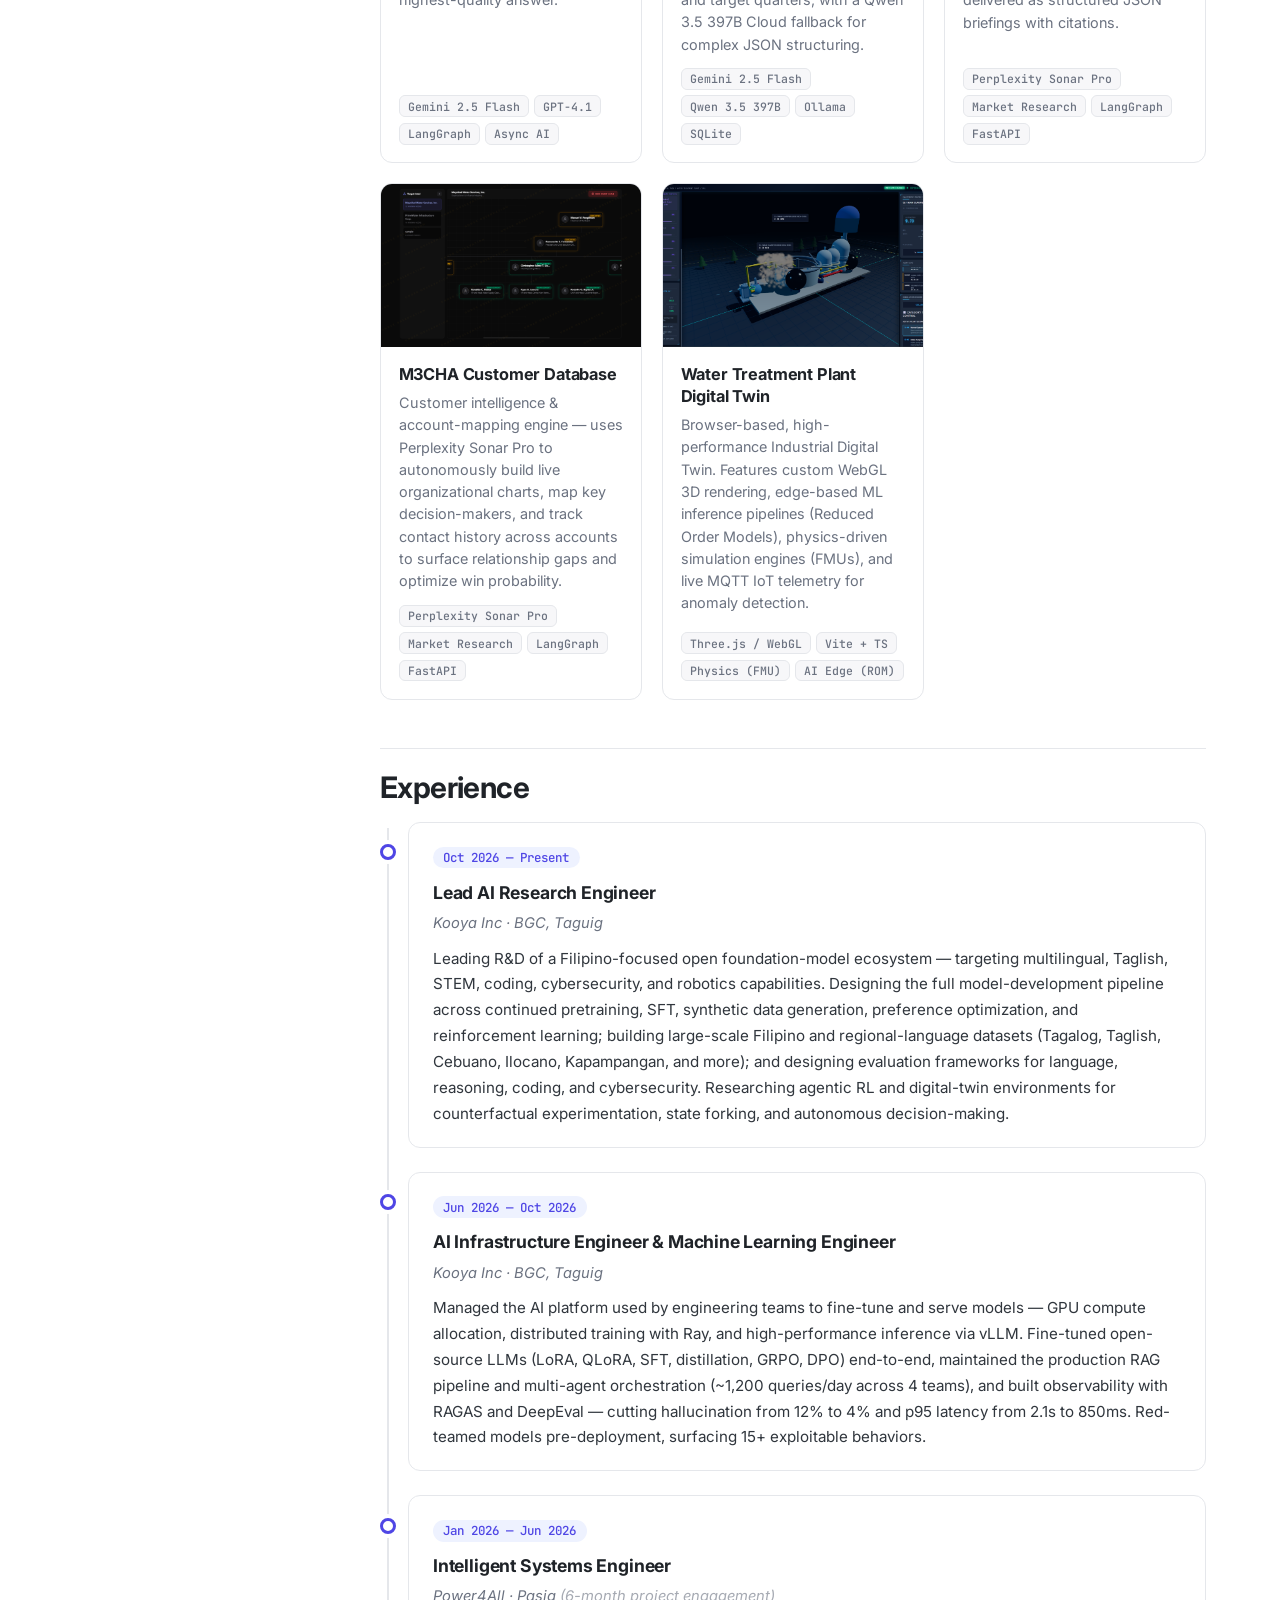
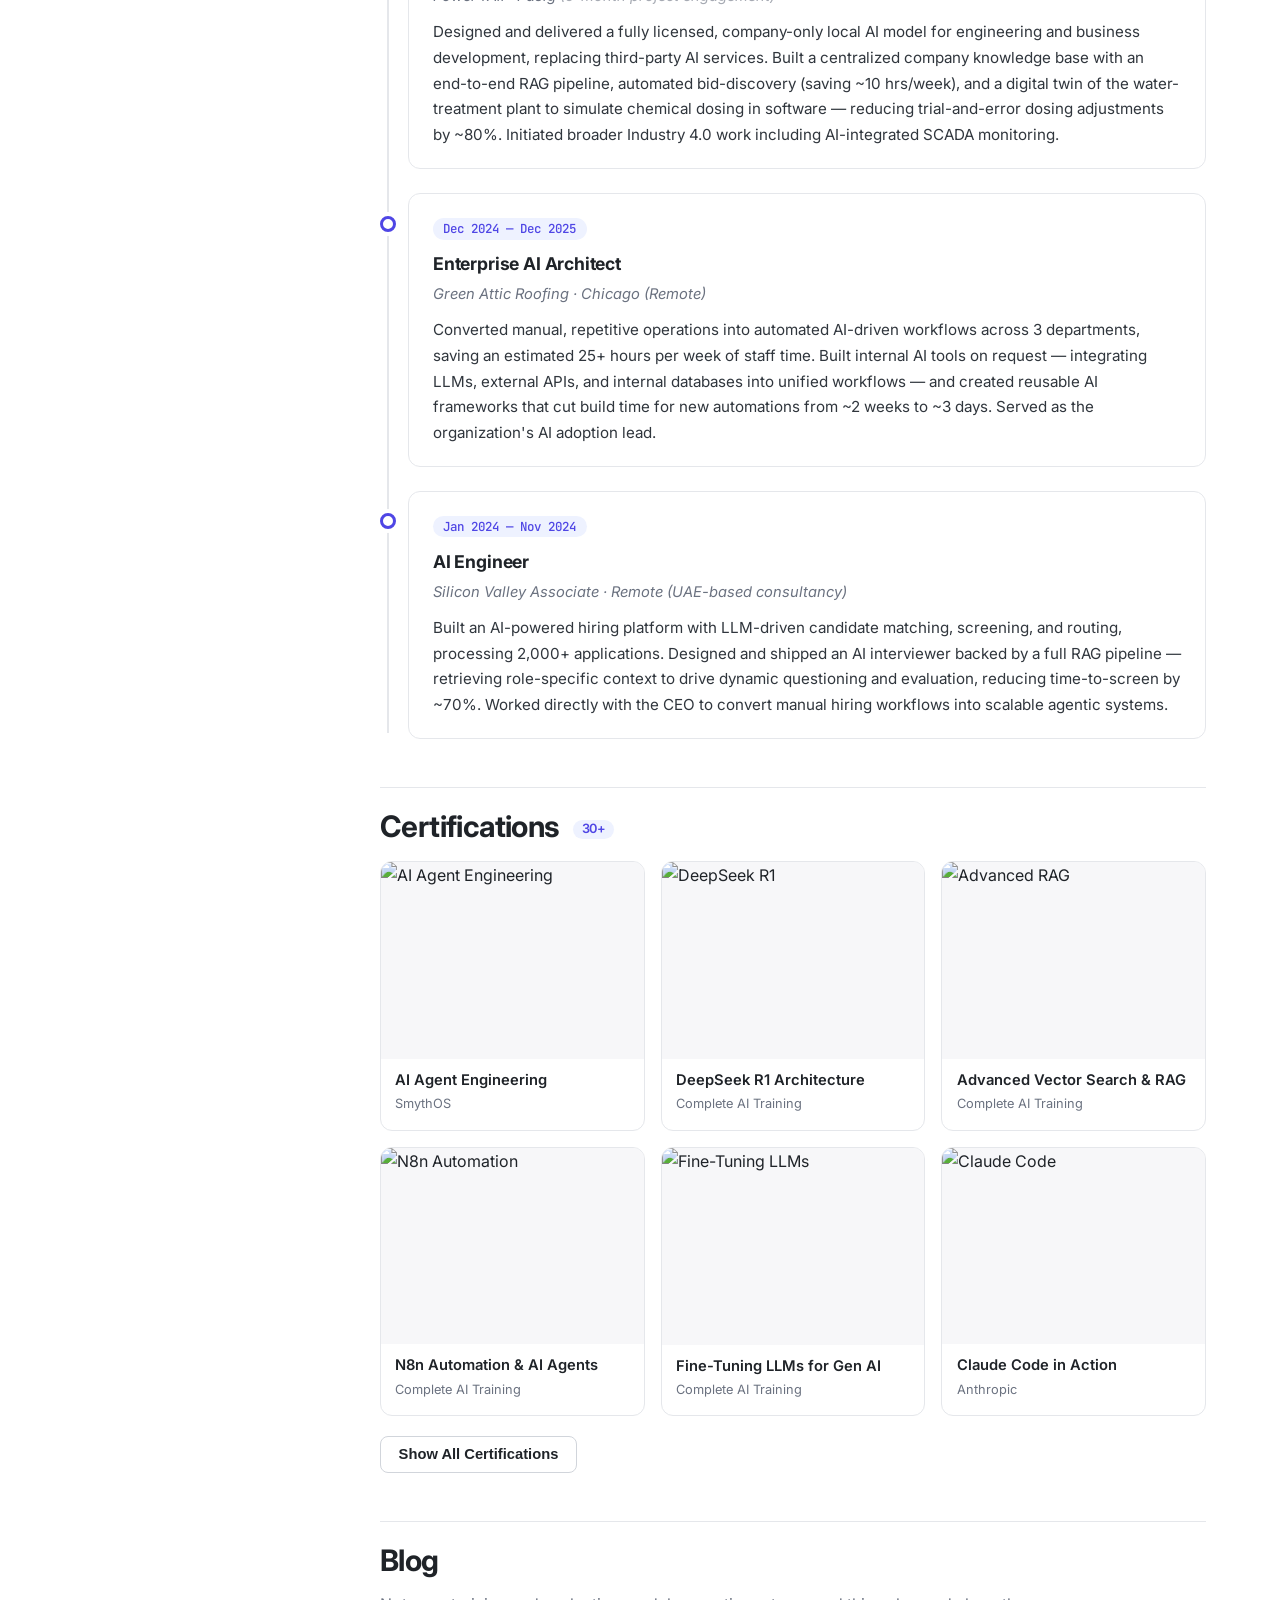
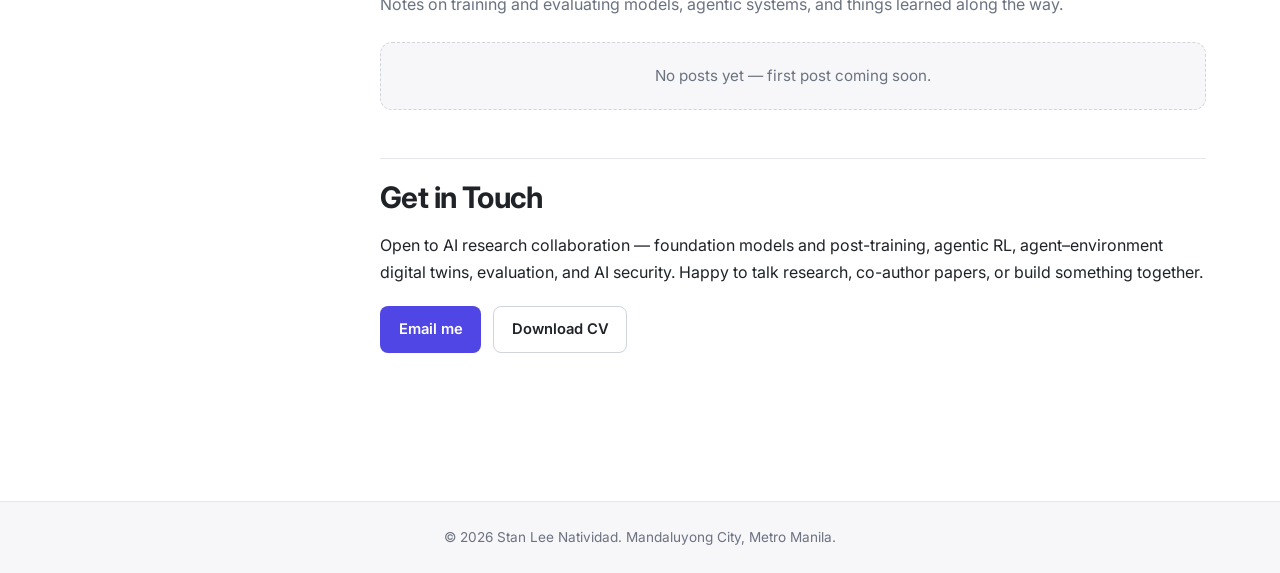
==== commit dd7520ea: "chore: remove EXP-TOK-001 stub and drug-discovery blueprint from Research Drop the two entries (and " ====
--- a/index.html
+++ b/index.html
@@ -8,7 +8,7 @@
     <link rel="preconnect" href="https://fonts.googleapis.com">
     <link rel="preconnect" href="https://fonts.gstatic.com" crossorigin>
     <link href="https://fonts.googleapis.com/css2?family=Inter:wght@400;500;600;700;800&family=JetBrains+Mono:wght@400;500&display=swap" rel="stylesheet">
-    <link rel="stylesheet" href="styles.css?v=86">
+    <link rel="stylesheet" href="styles.css?v=87">
     <script src="script.js?v=7635" defer></script>
 </head>
 <body>
@@ -178,18 +178,6 @@
                     <h3>Molecules — drug-discovery groundwork</h3>
                     <ul class="pub-list">
                         <li class="pub">
-                            <a class="pub-thumb" href="papers/DRUG-DISCOVERY-BLUEPRINT-2026-11-05.pdf" target="_blank" rel="noopener noreferrer" aria-label="Open PDF"><img src="papers/thumbs/DRUG-DISCOVERY-BLUEPRINT-2026-11-05.png" alt="First page of DRUG-DISCOVERY-BLUEPRINT-2026-11-05" loading="lazy"></a>
-                            <div class="pub-body">
-                            <div class="pub-head">
-                                <a class="pub-title" href="papers/DRUG-DISCOVERY-BLUEPRINT-2026-11-05.pdf" target="_blank" rel="noopener noreferrer">Drug-discovery blueprint: from scratch, with an open recipe as the reference</a>
-                                <span class="pub-type">Blueprint</span>
-                            </div>
-                            <p class="pub-meta">Stan Lee V. Natividad · Kooya PH AI Research · 2026-11-05</p>
-                            <p class="pub-abstract">A staged plan for a ~30M-parameter small-molecule generator (Molek v2) trained on our own weights, where every stage first reproduces a published open recipe as a control: reproduce (DiGress / DeFoG on MOSES) → 2D base model → pocket-conditioned 3D generation → domain targets. Reads the reference configs, defines pre-registered metrics and LIKHA-style tracking, and states a dual-use safety floor and the gates required before any spend.</p>
-                            <ul class="pub-tags"><li>Molecular generation</li><li>Graph diffusion</li><li>Research planning</li><li>AI safety</li></ul>
-                            </div>
-                        </li>
-                        <li class="pub">
                             <a class="pub-thumb" href="papers/DRUG-DISCOVERY-PREP-FINDINGS-2026-11-05.pdf" target="_blank" rel="noopener noreferrer" aria-label="Open PDF"><img src="papers/thumbs/DRUG-DISCOVERY-PREP-FINDINGS-2026-11-05.png" alt="First page of DRUG-DISCOVERY-PREP-FINDINGS-2026-11-05" loading="lazy"></a>
                             <div class="pub-body">
                             <div class="pub-head">
@@ -215,18 +203,6 @@
                             <p class="pub-meta">Stan Lee V. Natividad · Kooya PH AI Research · 2026-11-07</p>
                             <p class="pub-abstract">An honest, detailed introduction to the group's models for prospective laboratory partners: FLORA (function analysis), PH163 (variant-effect scoring), LIKHA (sequence generation, under active enzyme specialization), and the planned HYGEIA (diagnostic binder design) and Molek (small molecules). For each: what it is, its objective, what has actually been observed — including a methodology error that was caught and corrected — and its limitations. Working principle: honesty over hype; nothing is presented as experimentally validated.</p>
                             <ul class="pub-tags"><li>Program overview</li><li>Computational biology</li><li>Collaboration</li></ul>
-                            </div>
-                        </li>
-                        <li class="pub">
-                            <a class="pub-thumb" href="papers/EXP-TOK-001-tokenizer-study.pdf" target="_blank" rel="noopener noreferrer" aria-label="Open PDF"><img src="papers/thumbs/EXP-TOK-001-tokenizer-study.png" alt="First page of EXP-TOK-001-tokenizer-study" loading="lazy"></a>
-                            <div class="pub-body">
-                            <div class="pub-head">
-                                <a class="pub-title" href="papers/EXP-TOK-001-tokenizer-study.pdf" target="_blank" rel="noopener noreferrer">EXP-TOK-001 — tokenizer study</a>
-                                <span class="pub-type">Report pointer</span>
-                            </div>
-                            <p class="pub-meta">Stan Lee V. Natividad · Kooya PH AI Research · 2026-11-09</p>
-                            <p class="pub-abstract">Pointer to the EXP-TOK-001 tokenizer-study mini-paper (Quarto), with verification recorded as PASS. The full rendered report will be linked here when it is released.</p>
-                            <ul class="pub-tags"><li>Tokenization</li><li>Experiment report</li></ul>
                             </div>
                         </li>
                     </ul>
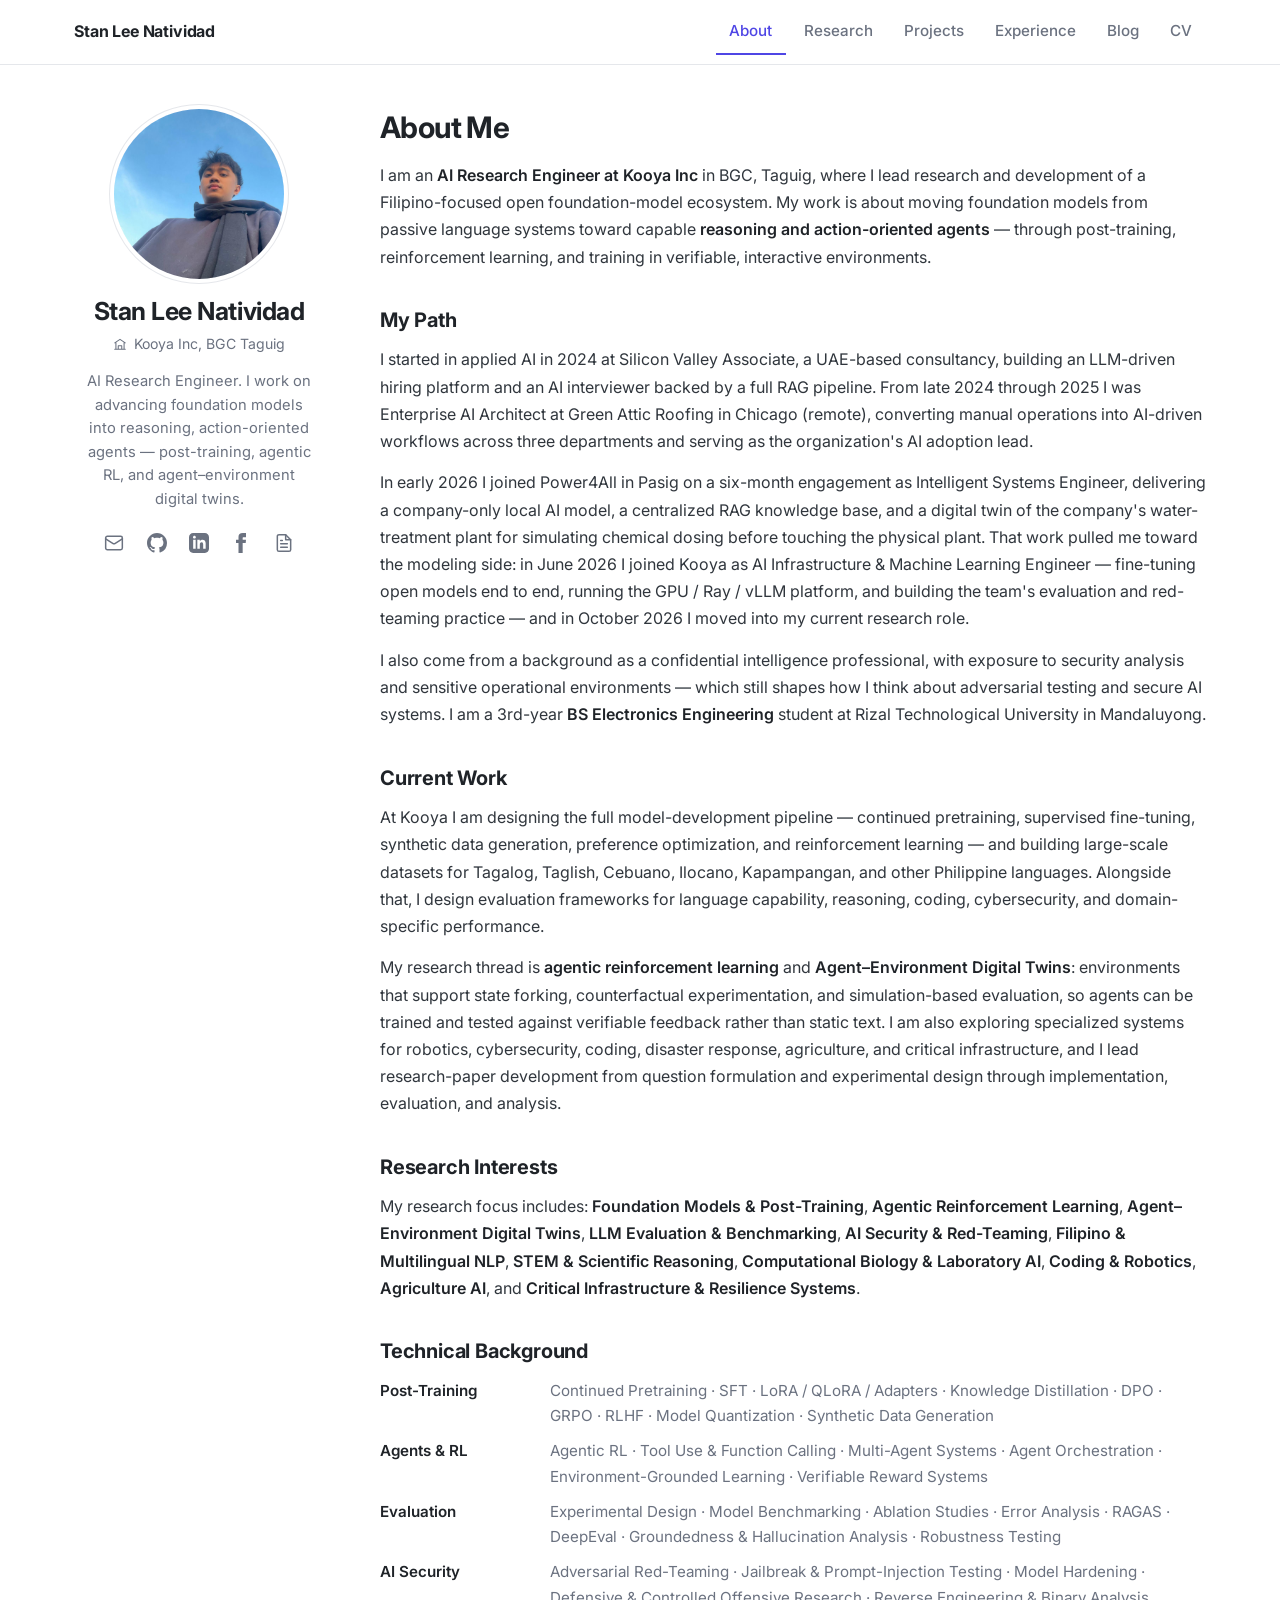
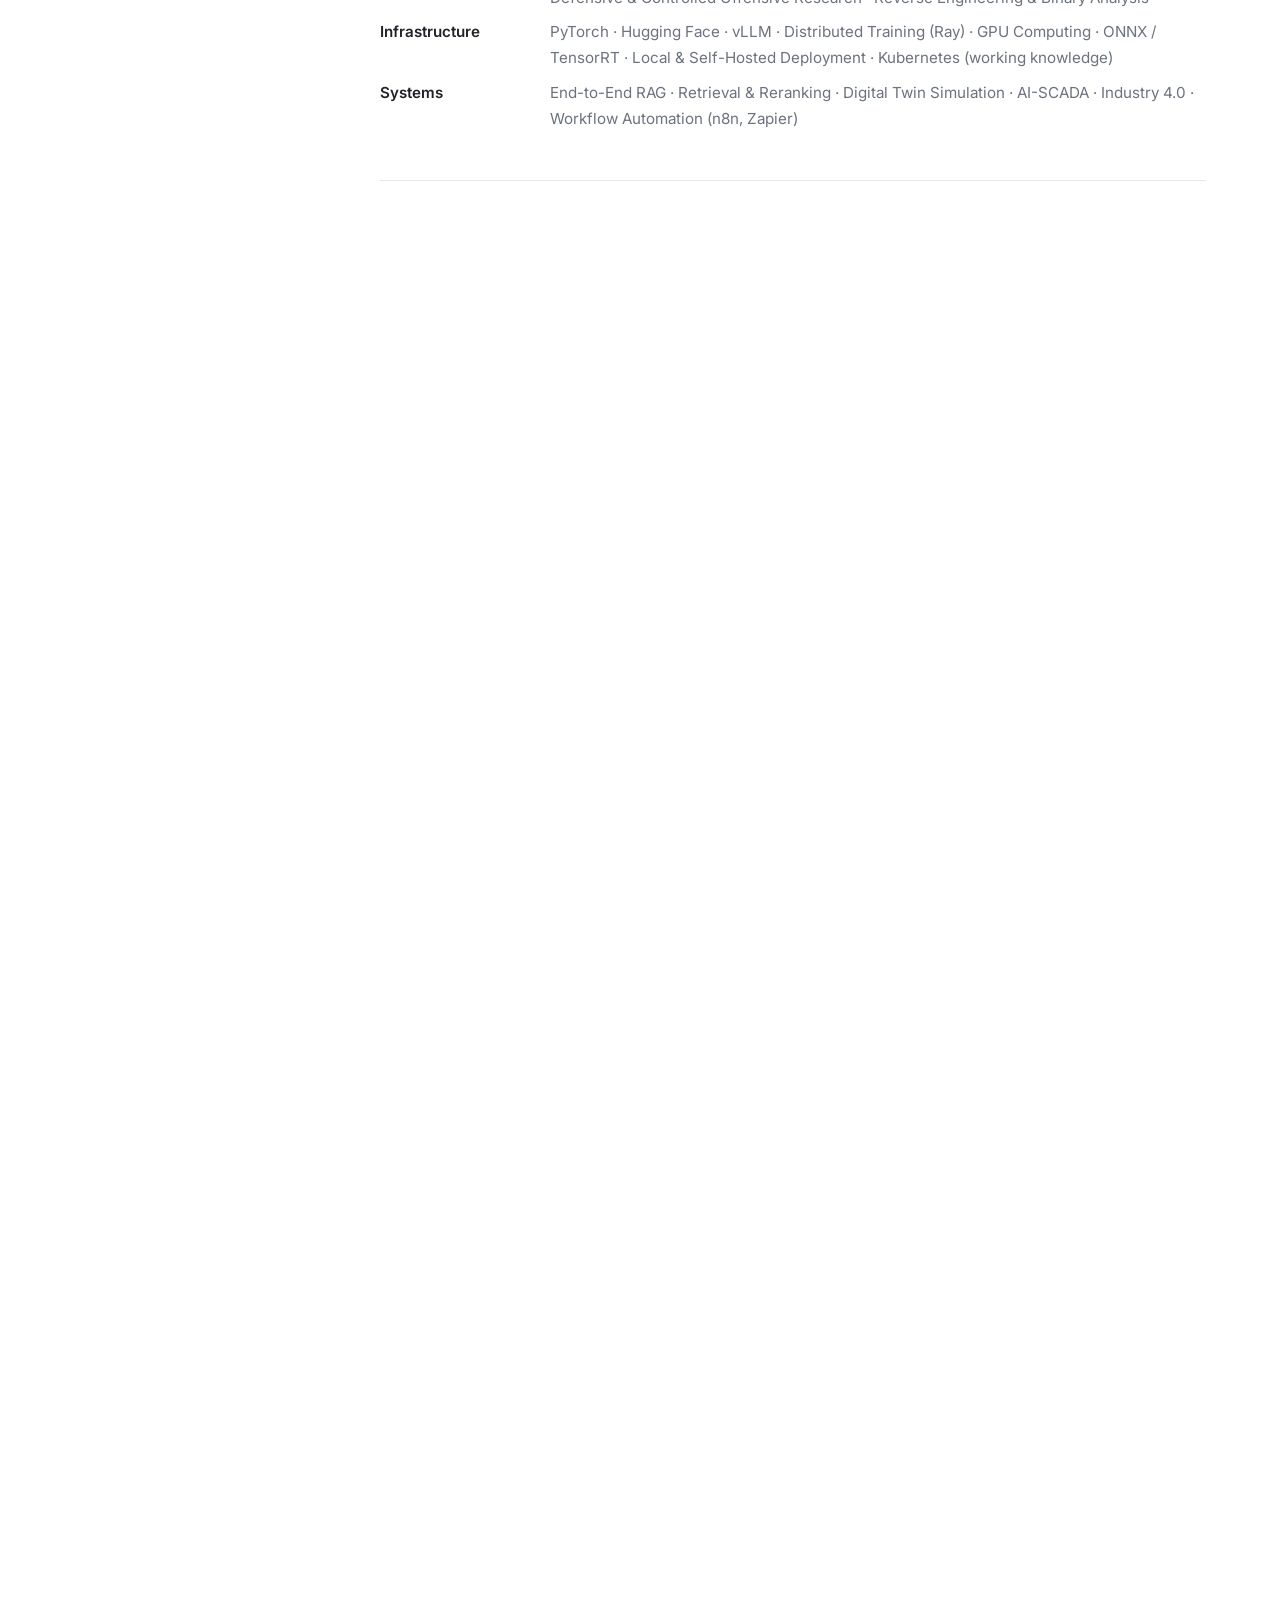
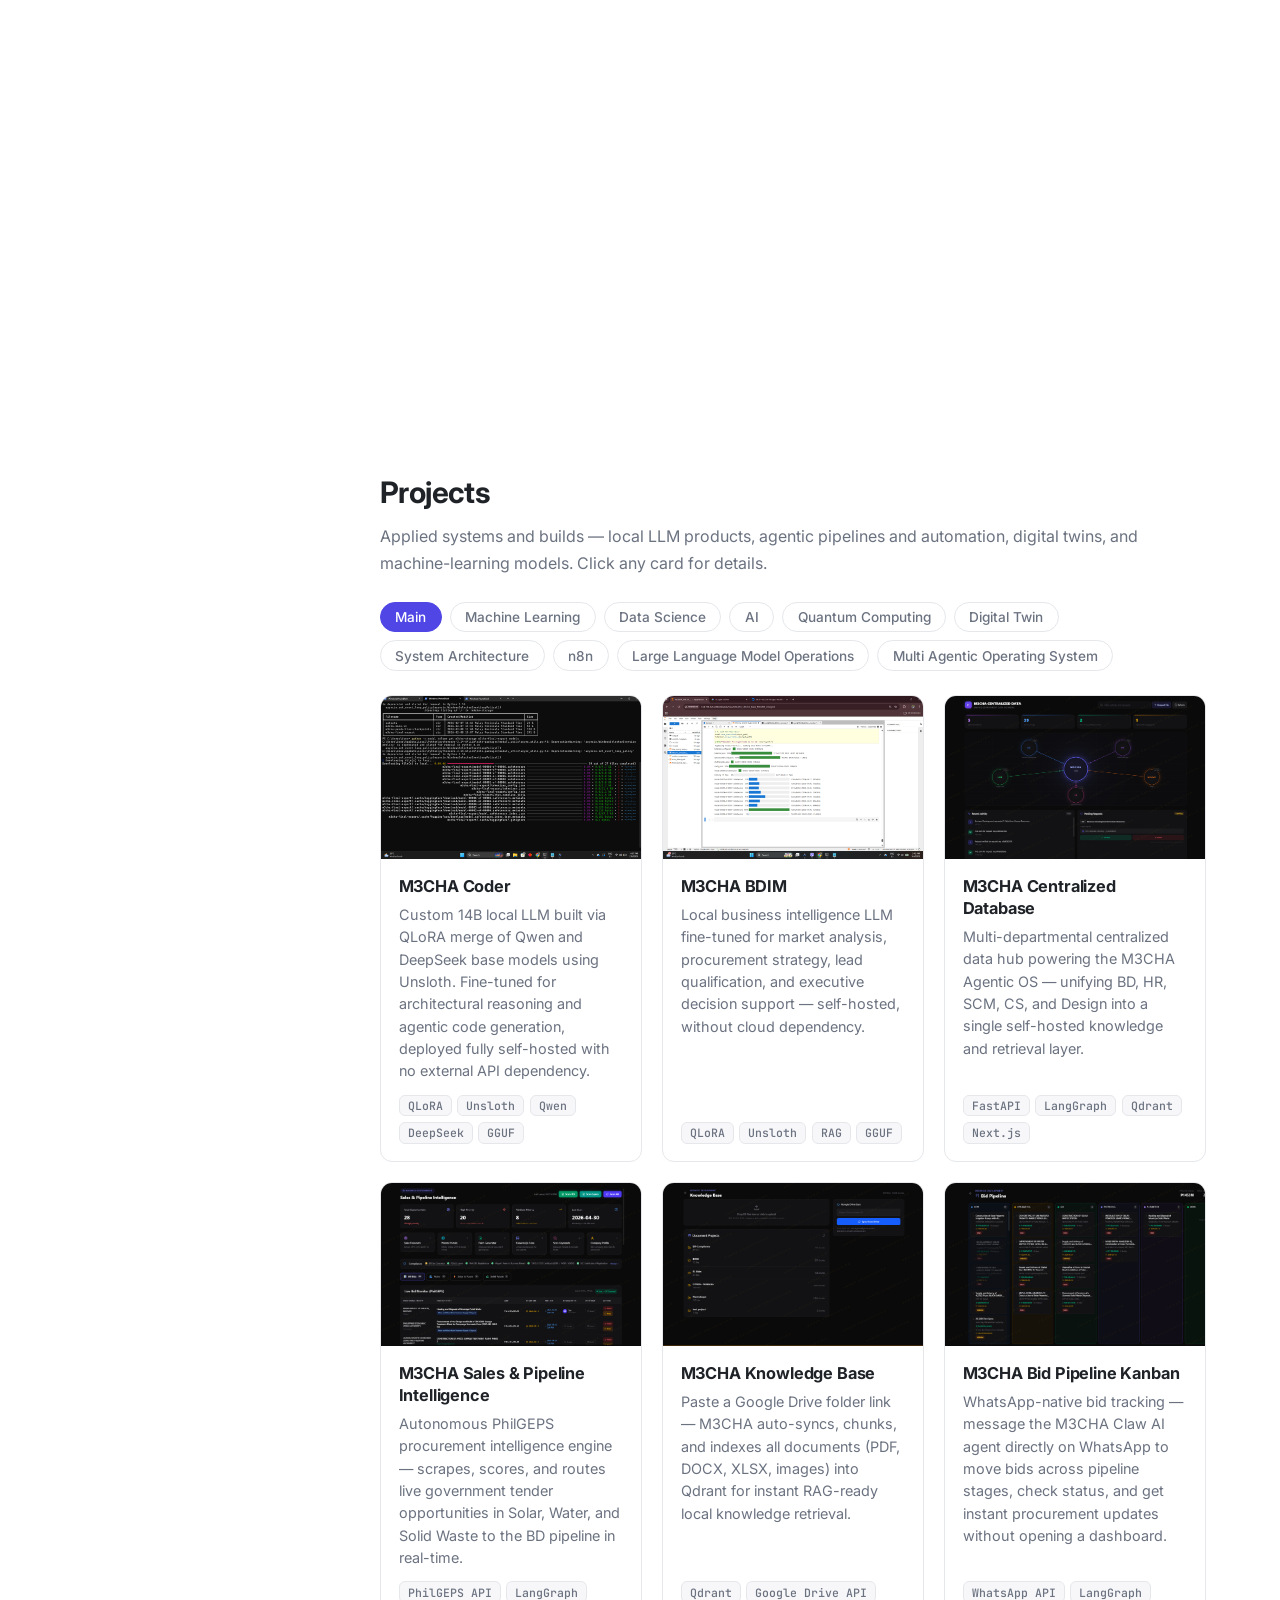
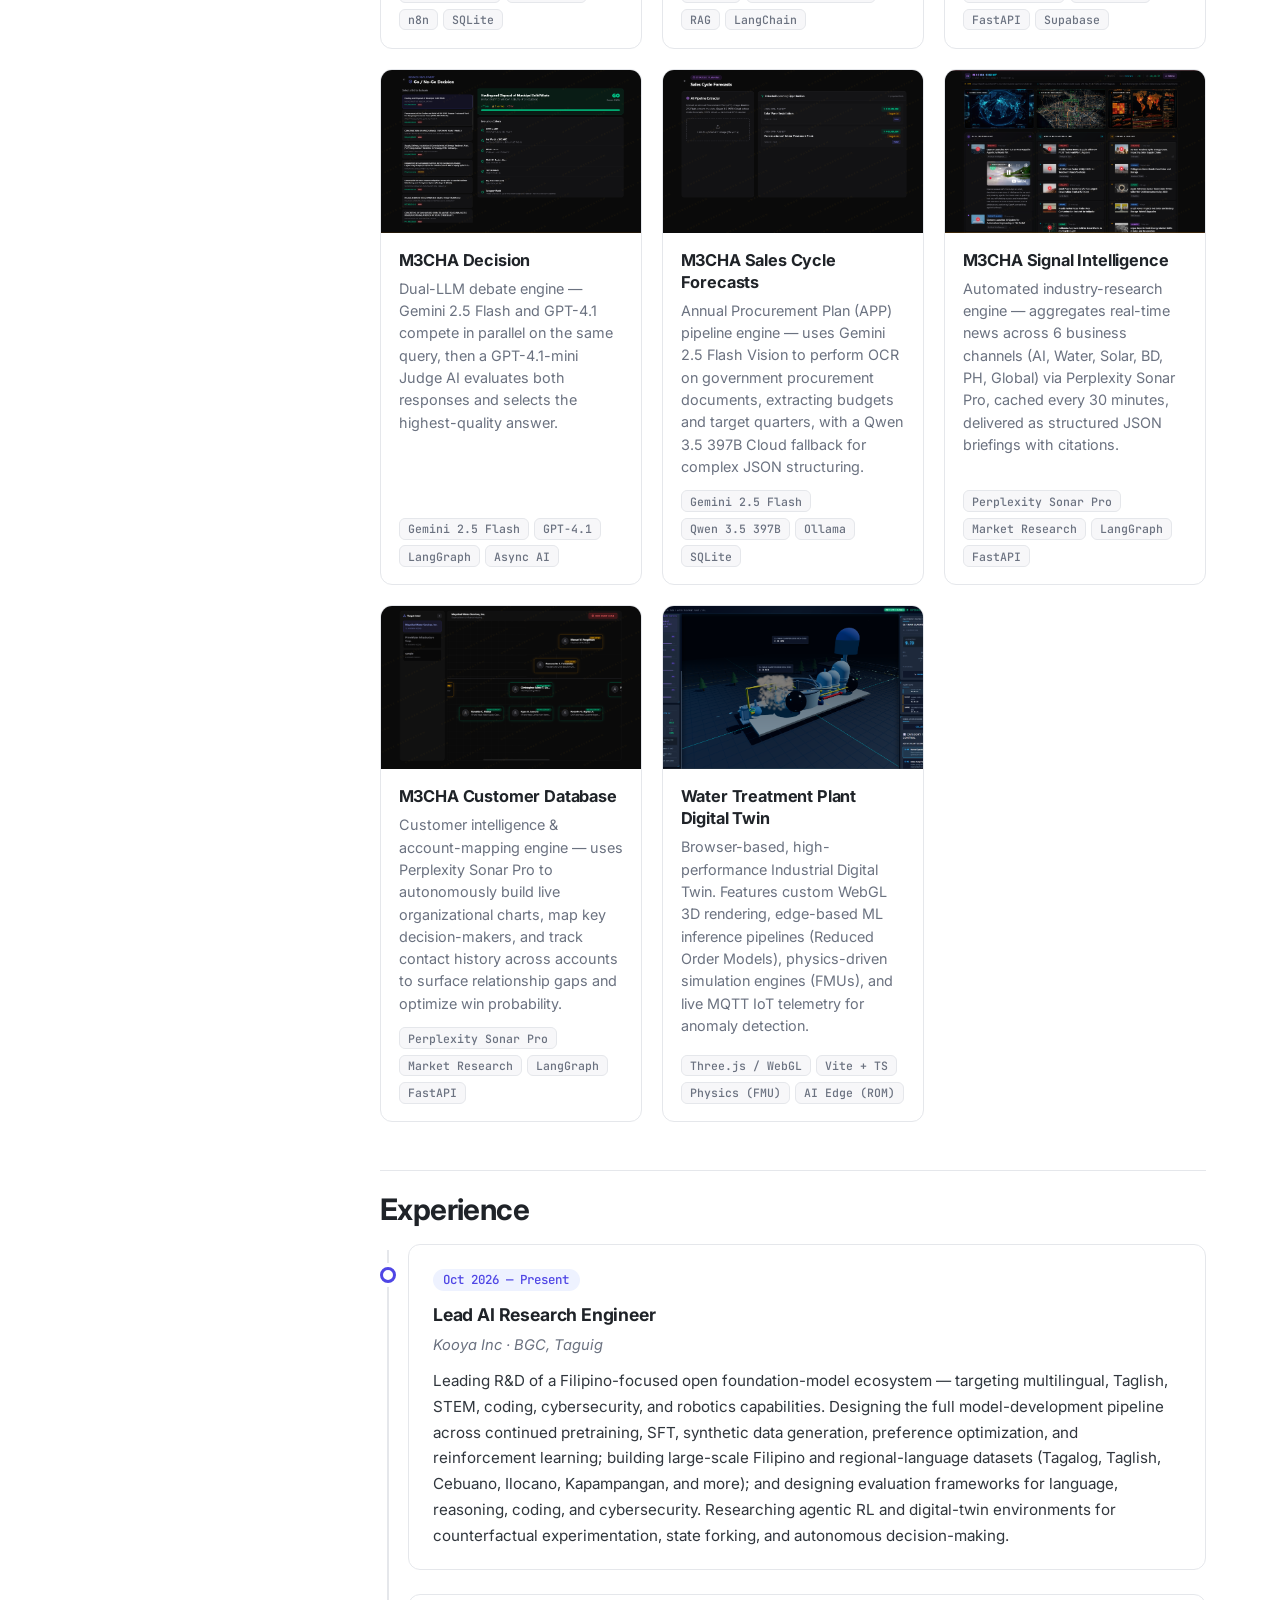
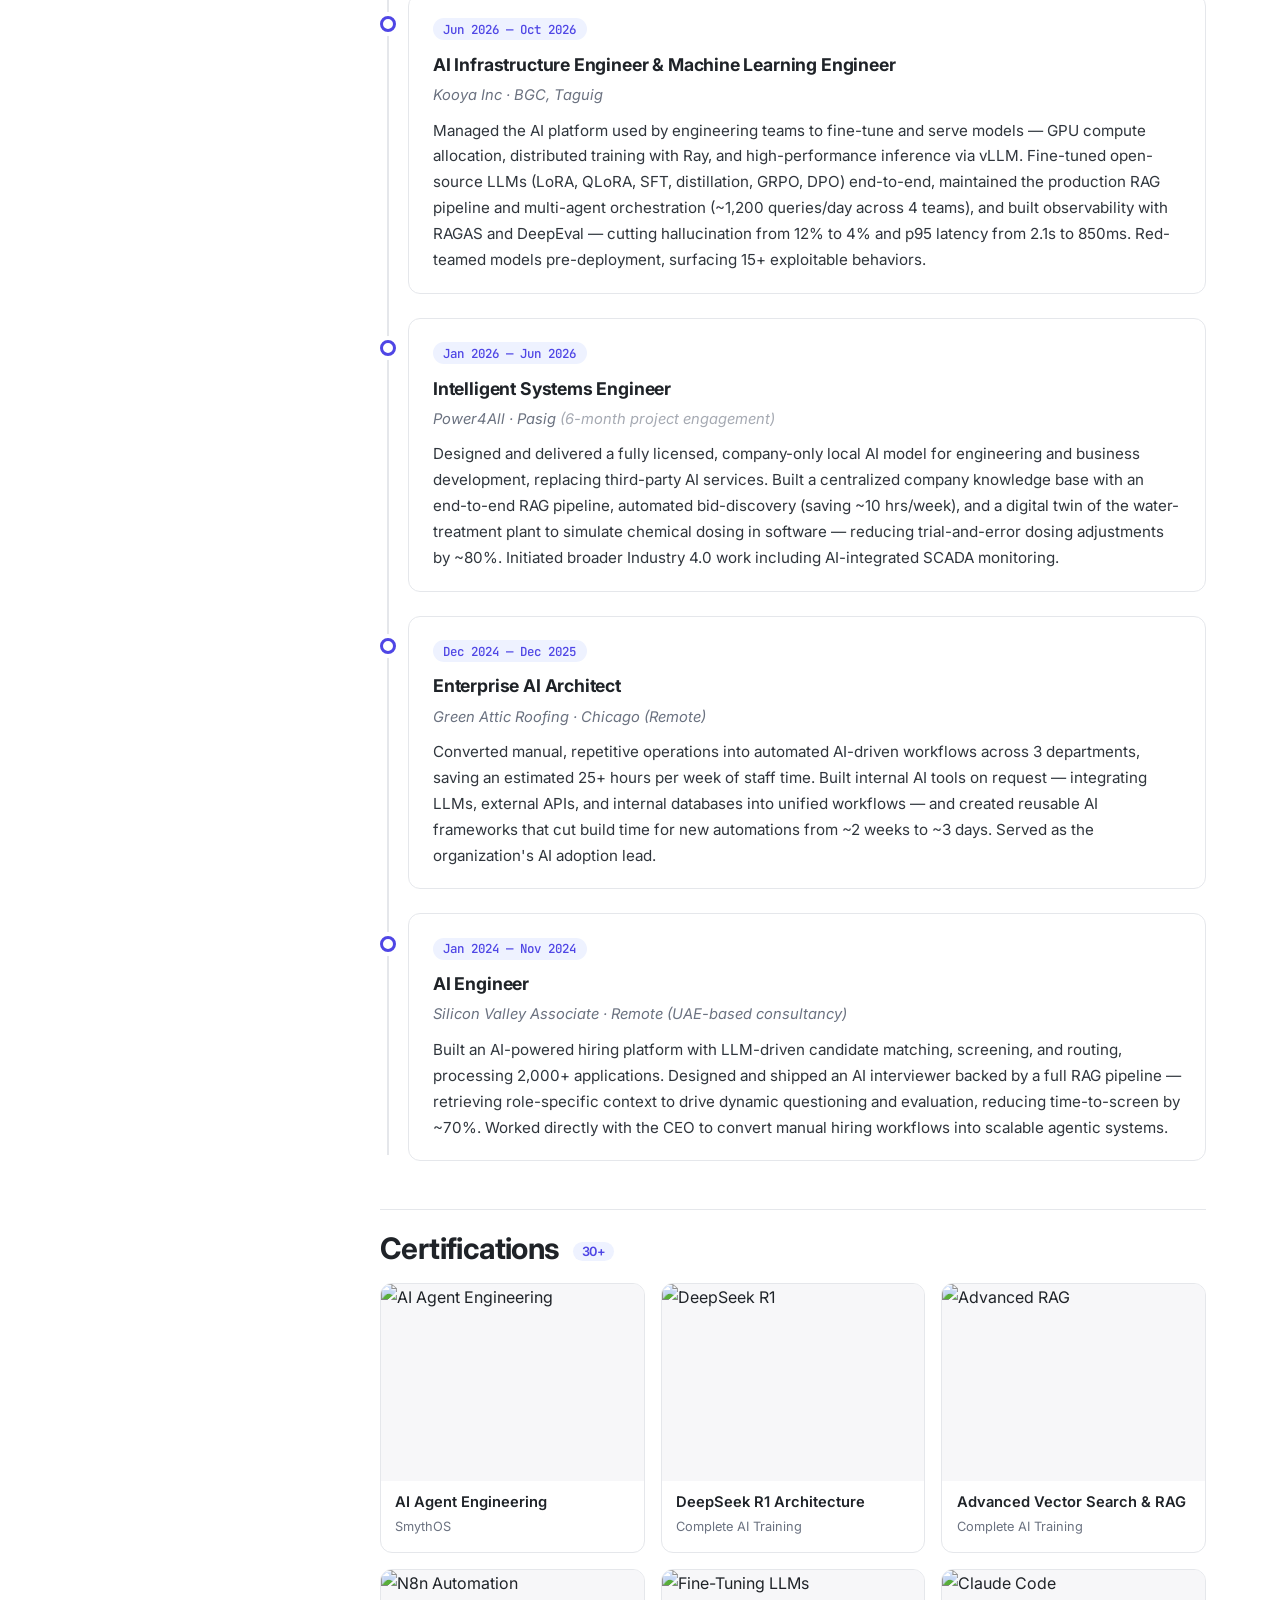
==== commit 6b19f31f: "feat: add 18 PinoAI language-model papers to Research - Add papers/lm/ with the PinoAI Filipino foun" ====
--- a/index.html
+++ b/index.html
@@ -8,7 +8,7 @@
     <link rel="preconnect" href="https://fonts.googleapis.com">
     <link rel="preconnect" href="https://fonts.gstatic.com" crossorigin>
     <link href="https://fonts.googleapis.com/css2?family=Inter:wght@400;500;600;700;800&family=JetBrains+Mono:wght@400;500&display=swap" rel="stylesheet">
-    <link rel="stylesheet" href="styles.css?v=87">
+    <link rel="stylesheet" href="styles.css?v=88">
     <script src="script.js?v=7635" defer></script>
 </head>
 <body>
@@ -93,7 +93,235 @@
 
                 <section id="research" class="content-section research-section">
                     <h2 class="section-title">Research</h2>
-                    <p class="section-lead">Technical reports, model cards, and studies from my work at <strong>Kooya PH AI Research</strong> — AI models for biology focused on problems that matter to the Philippines: agricultural biotechnology, industrial enzymes, and public health. Everything here is computational and at the research stage; negative findings are reported alongside positive ones.</p>
+                    <p class="section-lead">Technical reports, model cards, and studies from my work at <strong>Kooya PH AI Research</strong> — two programs: <strong>PinoAI</strong>, an open Filipino foundation-model effort (base-model selection, native Filipino and Taglish evaluation, judge calibration, corpus building, and continued-pretraining engineering), and <strong>AI for biology</strong> focused on Philippine problems (agricultural biotechnology, industrial enzymes, public health). Hypotheses and decision rules are registered before results are read; corrections and negative findings stay on the record.</p>
+
+                    <h3>PinoAI — Filipino foundation model: base-model selection &amp; evaluation</h3>
+                    <ul class="pub-list">
+                        <li class="pub">
+                            <a class="pub-thumb" href="papers/lm/RESULT-001-base-model-hypothesis.pdf" target="_blank" rel="noopener noreferrer" aria-label="Open PDF"><img src="papers/thumbs/RESULT-001-base-model-hypothesis.png" alt="First page of RESULT-001" loading="lazy"></a>
+                            <div class="pub-body">
+                                <div class="pub-head">
+                                    <a class="pub-title" href="papers/lm/RESULT-001-base-model-hypothesis.pdf" target="_blank" rel="noopener noreferrer">Gemma 4 12B outperforms Qwen3.5-9B and Sailor2-8B on a native Filipino and Taglish evaluation, and tokenizes Filipino most efficiently: a pre-registered comparison</a>
+                                    <span class="pub-type">Pre-registered result</span>
+                                </div>
+                                <p class="pub-meta">Stan Lee V. Natividad · Kooya PH AI Research · RESULT-001 · 2026-09-29</p>
+                                <p class="pub-abstract">Tests a hypothesis registered before any result: among three open-weight candidates for a Filipino foundation model, Gemma 4 12B scores higher on PH-EVAL (175 native-authored Filipino and Taglish items) and has the lowest Filipino token fertility. Paired exact McNemar: Gemma beat Qwen3.5-9B 36:10 (p = 0.0002) and Sailor2-8B 79:3 (p &lt; 0.0001); accuracies 78.3% / 63.4% / 34.9%. A post-publication correction (a leaked thought-marker the scorer missed) widened the margin to 36:8 and is kept on the record; a truncation re-measurement is reported and shown not to explain the result.</p>
+                                <ul class="pub-tags"><li>Pre-registration</li><li>Base-model selection</li><li>PH-EVAL</li><li>Tokenizer efficiency</li></ul>
+                            </div>
+                        </li>
+                        <li class="pub">
+                            <a class="pub-thumb" href="papers/lm/RESULT-002-base-checkpoints-filbench.pdf" target="_blank" rel="noopener noreferrer" aria-label="Open PDF"><img src="papers/thumbs/RESULT-002-base-checkpoints-filbench.png" alt="First page of RESULT-002" loading="lazy"></a>
+                            <div class="pub-body">
+                                <div class="pub-head">
+                                    <a class="pub-title" href="papers/lm/RESULT-002-base-checkpoints-filbench.pdf" target="_blank" rel="noopener noreferrer">On FilBench, the base checkpoints of Gemma 4 12B and Qwen3.5-9B are not separable overall: task-dependent strengths behind a pre-registered null</a>
+                                    <span class="pub-type">Pre-registered null</span>
+                                </div>
+                                <p class="pub-meta">Stan Lee V. Natividad · Kooya PH AI Research · RESULT-002 · 2026-09-30</p>
+                                <p class="pub-abstract">Because an adapting project inherits the base checkpoint, not the vendor's instruction tuning, the base models were compared on 12,956 pooled FilBench multiple-choice items. Both clearly beat Sailor2-8B (p &lt; 10⁻¹¹), but Gemma 4 12B and Qwen3.5-9B are not significantly different (p = 0.092). Post-hoc analyses, labelled as such, show the pool was 56.7% one sentiment task and that strengths are task-dependent — so Gemma's instruct-level advantage is plausibly due in part to post-training.</p>
+                                <ul class="pub-tags"><li>FilBench</li><li>Null result</li><li>Base vs instruct</li></ul>
+                            </div>
+                        </li>
+                        <li class="pub">
+                            <a class="pub-thumb" href="papers/lm/RESULT-003-dec005-before-arm.pdf" target="_blank" rel="noopener noreferrer" aria-label="Open PDF"><img src="papers/thumbs/RESULT-003-dec005-before-arm.png" alt="First page of RESULT-003" loading="lazy"></a>
+                            <div class="pub-body">
+                                <div class="pub-head">
+                                    <a class="pub-title" href="papers/lm/RESULT-003-dec005-before-arm.pdf" target="_blank" rel="noopener noreferrer">The untrained baseline for PinoAI's first continued-pretraining test: Filipino, English and a same-question language gap, measured before training</a>
+                                    <span class="pub-type">Baseline</span>
+                                </div>
+                                <p class="pub-meta">Stan Lee V. Natividad · Kooya PH AI Research · RESULT-003 · 2026-10-02</p>
+                                <p class="pub-abstract">The "before arm" of DEC-005 — the first CPT experiment — measured on the frozen harness that will score the trained model: Filipino 63.36% (FilBench macro over 8 groups), an English guard at 55.28%, and, on 1,140 Global-MMLU questions asked in both English and Tagalog, an 8.0-point language gap (right in English but wrong in Tagalog on 191 items, the reverse on 100; p = 10⁻⁷). Two independent runs agree on all 2,312 re-scored items down to the log-probabilities. No claim about CPT is made; this is the reference point.</p>
+                                <ul class="pub-tags"><li>Continued pretraining</li><li>Baseline</li><li>Language gap</li><li>Reproducibility</li></ul>
+                            </div>
+                        </li>
+                        <li class="pub">
+                            <a class="pub-thumb" href="papers/lm/EVAL-001-ph-eval-five-models.pdf" target="_blank" rel="noopener noreferrer" aria-label="Open PDF"><img src="papers/thumbs/EVAL-001-ph-eval-five-models.png" alt="First page of EVAL-001" loading="lazy"></a>
+                            <div class="pub-body">
+                                <div class="pub-head">
+                                    <a class="pub-title" href="papers/lm/EVAL-001-ph-eval-five-models.pdf" target="_blank" rel="noopener noreferrer">PH-EVAL v0.1: a descriptive comparison of five open instruct models on native Filipino and Taglish tasks</a>
+                                    <span class="pub-type">Descriptive</span>
+                                </div>
+                                <p class="pub-meta">Stan Lee V. Natividad · Kooya PH AI Research · EVAL-001 · 2026-09-30</p>
+                                <p class="pub-abstract">Five open-weight instruct models (Gemma 4 12B and E4B, Qwen3.5-9B and 4B, Sailor2-8B-Chat) run on PH-EVAL v0.1 with identical prompts and code path. Auto-scored subset: 87.1% / 80.0% / 77.1% / 68.6% / 61.4%, with overlapping intervals between neighbours; the LLM judge settled only confident fails and routed the rest to a human; no language drift was found. Carries a published correction (scorer bug: Gemma 4 12B → 90.0%) and a truncation re-measurement that triggered a full re-run at a 4,096-token cap.</p>
+                                <ul class="pub-tags"><li>PH-EVAL</li><li>Model comparison</li><li>Corrections on record</li></ul>
+                            </div>
+                        </li>
+                        <li class="pub">
+                            <a class="pub-thumb" href="papers/lm/FINDING-001-taglish.pdf" target="_blank" rel="noopener noreferrer" aria-label="Open PDF"><img src="papers/thumbs/FINDING-001-taglish.png" alt="First page of FINDING-001" loading="lazy"></a>
+                            <div class="pub-body">
+                                <div class="pub-head">
+                                    <a class="pub-title" href="papers/lm/FINDING-001-taglish.pdf" target="_blank" rel="noopener noreferrer">A 7B instruct model fails all 60 native Taglish prompts: English drift and unnatural code-switching</a>
+                                    <span class="pub-type">Exploratory finding</span>
+                                </div>
+                                <p class="pub-meta">Stan Lee V. Natividad · Kooya PH AI Research · FINDING-001 · 2026-09-29</p>
+                                <p class="pub-abstract">Qwen2.5-7B-Instruct on the 60 native-authored Taglish prompts of PH-EVAL (workplace, casual, technical, academic registers): 0 of 60 passed (Wilson 95% 0–6.0%). Failures take two forms — English drift (20/60 answers classified as English) and unnatural code-switching (every reviewed answer scored 0–1 of 3 for naturalness). The run doubles as the first calibration of the LLM judge (κ = 0.37, errors mostly false passes). Motivates, but does not test, the program's Taglish hypotheses.</p>
+                                <ul class="pub-tags"><li>Taglish</li><li>Code-switching</li><li>Native evaluation</li></ul>
+                            </div>
+                        </li>
+                        <li class="pub">
+                            <a class="pub-thumb" href="papers/lm/METHODS-001-filbench-reproduction.pdf" target="_blank" rel="noopener noreferrer" aria-label="Open PDF"><img src="papers/thumbs/METHODS-001-filbench-reproduction.png" alt="First page of METHODS-001" loading="lazy"></a>
+                            <div class="pub-body">
+                                <div class="pub-head">
+                                    <a class="pub-title" href="papers/lm/METHODS-001-filbench-reproduction.pdf" target="_blank" rel="noopener noreferrer">Reproducing the FilBench leaderboard: harness pitfalls when evaluating Filipino LLMs with lighteval</a>
+                                    <span class="pub-type">Methods note</span>
+                                </div>
+                                <p class="pub-meta">Stan Lee V. Natividad · Kooya PH AI Research · METHODS-001 · 2026-09-30</p>
+                                <p class="pub-abstract">Before comparing candidates, the evaluation harness had to reproduce a published number. The first check failed by 24 points (Belebele-fil 44.00 vs 68.11); an A/B test traced the whole gap to lighteval applying the chat template, which scored every answer letter as the first token of an assistant turn. With it off, all three tasks reproduced within about one standard error. Six more pitfalls — a silent upstream slicing bug, GPU memory failures, Windows filename loss, dataset-loading failures, mixed output folders — are each given symptom, root cause, fix, verification, and a closing checklist.</p>
+                                <ul class="pub-tags"><li>Evaluation harness</li><li>lighteval</li><li>Reproduction</li><li>Pitfalls checklist</li></ul>
+                            </div>
+                        </li>
+                    </ul>
+
+                    <h3>PinoAI — judges: calibrating evaluators and building Themis</h3>
+                    <ul class="pub-list">
+                        <li class="pub">
+                            <a class="pub-thumb" href="papers/lm/JUDGE-001-llm-judge-calibration.pdf" target="_blank" rel="noopener noreferrer" aria-label="Open PDF"><img src="papers/thumbs/JUDGE-001-llm-judge-calibration.png" alt="First page of JUDGE-001" loading="lazy"></a>
+                            <div class="pub-body">
+                                <div class="pub-head">
+                                    <a class="pub-title" href="papers/lm/JUDGE-001-llm-judge-calibration.pdf" target="_blank" rel="noopener noreferrer">Calibrating a commercial LLM judge for Filipino and Taglish evaluation: one-directional trust, and why we will not distil it</a>
+                                    <span class="pub-type">Research note</span>
+                                </div>
+                                <p class="pub-meta">Stan Lee V. Natividad · Kooya PH AI Research · JUDGE-001 · 2026-09-30</p>
+                                <p class="pub-abstract">Two blind calibrations of a zero-shot commercial judge against a native-speaker reviewer. Agreement 14/20 (κ = 0.37) with one-sided errors (5 false passes vs 1 false fail), so the policy became: accept the judge's FAIL, escalate its confident PASS on privacy, hallucination, and instruction-following to a human. A retuned judge was deliberately kept out of the pre-registered comparison because it was tuned on the very outputs being compared. The vendor's terms forbid distillation, so the program's own open judge will be trained on human gold labels instead.</p>
+                                <ul class="pub-tags"><li>LLM-as-judge</li><li>Calibration</li><li>Human gold labels</li></ul>
+                            </div>
+                        </li>
+                        <li class="pub">
+                            <a class="pub-thumb" href="papers/lm/JUDGE-002-open-teacher-judges.pdf" target="_blank" rel="noopener noreferrer" aria-label="Open PDF"><img src="papers/thumbs/JUDGE-002-open-teacher-judges.png" alt="First page of JUDGE-002" loading="lazy"></a>
+                            <div class="pub-body">
+                                <div class="pub-head">
+                                    <a class="pub-title" href="papers/lm/JUDGE-002-open-teacher-judges.pdf" target="_blank" rel="noopener noreferrer">Can open models judge Filipino and Taglish answers? A pre-registered test, and a measured self-preference</a>
+                                    <span class="pub-type">Pre-registered result</span>
+                                </div>
+                                <p class="pub-meta">Stan Lee V. Natividad · Kooya PH AI Research · JUDGE-002 · 2026-09-30</p>
+                                <p class="pub-abstract">Tests whether two Apache-2.0 models (Gemma 4 12B-it, Qwen3.5-9B) can produce silver labels for PH-Judge against 298 human gold ratings split in advance into DEV/TEST, with the decision rule registered by file hash before any teacher output existed. Neither qualifies for pass/fail labels: Gemma's error-rate upper bounds exceed 15%, Qwen's coverage falls below the 60% floor. Self-preference is measured directly — Gemma passed its own wrong answers 61.5% of the time vs 11.1% for other families (+50 points) — and disqualifies it from judging Gemma-family answers. Gemma does pass for Taglish naturalness (weighted κ 0.78 / 0.72).</p>
+                                <ul class="pub-tags"><li>LLM-as-judge</li><li>Self-preference bias</li><li>Pre-registration</li><li>Silver labels</li></ul>
+                            </div>
+                        </li>
+                        <li class="pub">
+                            <a class="pub-thumb" href="papers/lm/THEMIS-ENG-001-laya-teardown.pdf" target="_blank" rel="noopener noreferrer" aria-label="Open PDF"><img src="papers/thumbs/THEMIS-ENG-001-laya-teardown.png" alt="First page of THEMIS-ENG-001" loading="lazy"></a>
+                            <div class="pub-body">
+                                <div class="pub-head">
+                                    <a class="pub-title" href="papers/lm/THEMIS-ENG-001-laya-teardown.pdf" target="_blank" rel="noopener noreferrer">What Laya is: a reverse-engineering teardown of the open decision model that Themis must beat</a>
+                                    <span class="pub-type">Engineering note</span>
+                                </div>
+                                <p class="pub-meta">Stan Lee V. Natividad · Kooya PH AI Research · THEMIS-ENG-001 · 2026-10-07</p>
+                                <p class="pub-abstract">Before designing Themis, the in-house judge, the open comparator was taken apart from its configuration files, safetensors headers, code, and evaluation files — without downloading a weight. Findings: it is an encoder (ModernBERT-large / mmBERT-base) with a two-layer decision head, not a language model; abstention is part of the interface with priced costs, so comparisons must score coverage; and a shared per-question option budget is a structural limit by design — real, but, as BENCH-001 later measured, not the main driver of its many-option collapse.</p>
+                                <ul class="pub-tags"><li>Reverse engineering</li><li>Judge models</li><li>Competitive analysis</li></ul>
+                            </div>
+                        </li>
+                        <li class="pub">
+                            <a class="pub-thumb" href="papers/lm/THEMIS-BENCH-001-laya-harness-match.pdf" target="_blank" rel="noopener noreferrer" aria-label="Open PDF"><img src="papers/thumbs/THEMIS-BENCH-001-laya-harness-match.png" alt="First page of THEMIS-BENCH-001" loading="lazy"></a>
+                            <div class="pub-body">
+                                <div class="pub-head">
+                                    <a class="pub-title" href="papers/lm/THEMIS-BENCH-001-laya-harness-match.pdf" target="_blank" rel="noopener noreferrer">Reproducing Laya's numbers before beating them: a failed full-split reproduction, a cleared harness, and evidence that option wording, more than the option budget, drives many-option failure</a>
+                                    <span class="pub-type">Benchmark note</span>
+                                </div>
+                                <p class="pub-meta">Stan Lee V. Natividad · Kooya PH AI Research · THEMIS-BENCH-001 · 2026-10-07</p>
+                                <p class="pub-abstract">The first Themis experiment scored nothing of ours: it asked whether the local harness reproduces Laya's published numbers. AG News matched on the pilot slice but missed the pre-declared full-split criterion (0.9236 vs 0.950) and is recorded as "not reproduced" — yet the harness is cleared for paired use because it is slice-consistent item by item. The exploratory finding: on the same 100 Banking77 items, option wording dominates (72 sentence-style options 0.02, at chance; 77 short category names 0.37; p = 2.8e-09), while a 4× larger option budget adds only a small gain.</p>
+                                <ul class="pub-tags"><li>Reproduction</li><li>Harness validation</li><li>Many-option classification</li></ul>
+                            </div>
+                        </li>
+                        <li class="pub">
+                            <a class="pub-thumb" href="papers/lm/THEMIS-BENCH-002-laya-many-option-mechanism.pdf" target="_blank" rel="noopener noreferrer" aria-label="Open PDF"><img src="papers/thumbs/THEMIS-BENCH-002-laya-many-option-mechanism.png" alt="First page of THEMIS-BENCH-002" loading="lazy"></a>
+                            <div class="pub-body">
+                                <div class="pub-head">
+                                    <a class="pub-title" href="papers/lm/THEMIS-BENCH-002-laya-many-option-mechanism.pdf" target="_blank" rel="noopener noreferrer">Why Laya collapses on 72 options: a working prefix strip helps, and position and a distinct opening both pull the collapse — an exploratory follow-up</a>
+                                    <span class="pub-type">Exploratory</span>
+                                </div>
+                                <p class="pub-meta">Stan Lee V. Natividad · Kooya PH AI Research · THEMIS-BENCH-002 · 2026-10-07</p>
+                                <p class="pub-abstract">Three treatments on the same 100 items, each asserting its own effect before any model call, with readings declared before the run. Removing the shared 4–5-word option prefix raises accuracy from 0.02 to 0.11–0.24 (paired McNemar), but does not close the gap to short category names (0.37). The two pre-declared mechanism cells point to different causes — salience vs position — so, by the pre-declared rule, both are reported and no single mechanism is claimed.</p>
+                                <ul class="pub-tags"><li>Mechanism probes</li><li>Position bias</li><li>Pre-declared analysis</li></ul>
+                            </div>
+                        </li>
+                        <li class="pub">
+                            <a class="pub-thumb" href="papers/lm/THEMIS-BENCH-003-laya-failure-probes.pdf" target="_blank" rel="noopener noreferrer" aria-label="Open PDF"><img src="papers/thumbs/THEMIS-BENCH-003-laya-failure-probes.png" alt="First page of THEMIS-BENCH-003" loading="lazy"></a>
+                            <div class="pub-body">
+                                <div class="pub-head">
+                                    <a class="pub-title" href="papers/lm/THEMIS-BENCH-003-laya-failure-probes.pdf" target="_blank" rel="noopener noreferrer">Six label-free probes of Laya: order and position sensitivity, a wording cliff, a Tagalog gap, an option-count collapse, and an escalation head that never fires</a>
+                                    <span class="pub-type">Robustness probes</span>
+                                </div>
+                                <p class="pub-meta">Stan Lee V. Natividad · Kooya PH AI Research · THEMIS-BENCH-003 · 2026-10-08</p>
+                                <p class="pub-abstract">Widens the lens from single benchmarks to six families of label-free probes (150 base items each, 2,250 rows), each built so a robust judge should give the same answer — or degrade gracefully — when one thing changes: option order, correct-option slot, option wording, request language, option count, or answerability. Laya was run on all probes under both routings and analysed by a script locked before the runs landed. The results are the concrete robustness targets Themis is designed against.</p>
+                                <ul class="pub-tags"><li>Robustness</li><li>Label-free evaluation</li><li>Judge design targets</li></ul>
+                            </div>
+                        </li>
+                    </ul>
+
+                    <h3>PinoAI — corpus &amp; continued-pretraining engineering</h3>
+                    <ul class="pub-list">
+                        <li class="pub">
+                            <a class="pub-thumb" href="papers/lm/CORPUS-001-ph-corpus-v0.1.pdf" target="_blank" rel="noopener noreferrer" aria-label="Open PDF"><img src="papers/thumbs/CORPUS-001-ph-corpus-v0.1.png" alt="First page of CORPUS-001" loading="lazy"></a>
+                            <div class="pub-body">
+                                <div class="pub-head">
+                                    <a class="pub-title" href="papers/lm/CORPUS-001-ph-corpus-v0.1.pdf" target="_blank" rel="noopener noreferrer">PH-Corpus v0.1: a 3.19-billion-token Philippine-language corpus for continued pretraining, and how it was built, checked and registered</a>
+                                    <span class="pub-type">Data paper</span>
+                                </div>
+                                <p class="pub-meta">Stan Lee V. Natividad · Kooya PH AI Research · CORPUS-001 · 2026-10-05</p>
+                                <p class="pub-abstract">3.30M documents / 3.19B tokens for the first CPT experiment: Tagalog/Filipino web text 75.9%, English replay 15.9%, seven regional languages (Cebuano, Ilokano, Hiligaynon, Waray, Bikol, Kapampangan, Pangasinan) 7.3%, scripture 0.9%, public-domain literature 0.1%, plus held-out and out-of-distribution evaluation splits. Every source is licensed for commercial use; the pipeline redacts personal data, blocks government pages, filters and deduplicates, restores an archaic Tagalog spelling, and decontaminates against 57,315 benchmark items (re-scan: 0 hits). Registered by manifest hash; states plainly what the corpus is not.</p>
+                                <ul class="pub-tags"><li>Dataset</li><li>Philippine languages</li><li>Decontamination</li><li>Data governance</li></ul>
+                            </div>
+                        </li>
+                        <li class="pub">
+                            <a class="pub-thumb" href="papers/lm/ENG-001-gate-f-throughput-method.pdf" target="_blank" rel="noopener noreferrer" aria-label="Open PDF"><img src="papers/thumbs/ENG-001-gate-f-throughput-method.png" alt="First page of ENG-001" loading="lazy"></a>
+                            <div class="pub-body">
+                                <div class="pub-head">
+                                    <a class="pub-title" href="papers/lm/ENG-001-gate-f-throughput-method.pdf" target="_blank" rel="noopener noreferrer">Measuring LoRA continued-pretraining throughput for a compute gate: probe design, five probe failures, and results on one A100</a>
+                                    <span class="pub-type">Engineering note</span>
+                                </div>
+                                <p class="pub-meta">Stan Lee V. Natividad · Kooya PH AI Research · ENG-001 · 2026-09-30</p>
+                                <p class="pub-abstract">A compute gate fixed in advance — a candidate base model is eligible only if measured throughput projects 2B tokens within a GPU-hour budget on one A100 — and the probe that measured it, including the five ways the probe itself was wrong before it was right. Two silent bugs (leaked memory after caught OOMs; a model left in eval mode, which skips gradient checkpointing) had inflated memory to near the 80 GB limit. A chunked cross-entropy fixes memory, not speed; kernel availability dominates for hybrid-attention models (+83.7% for Qwen3.5-9B). No candidate was within budget.</p>
+                                <ul class="pub-tags"><li>Throughput</li><li>Compute budgeting</li><li>LoRA</li><li>Probe failures</li></ul>
+                            </div>
+                        </li>
+                        <li class="pub">
+                            <a class="pub-thumb" href="papers/lm/ENG-002-inference-failure-modes.pdf" target="_blank" rel="noopener noreferrer" aria-label="Open PDF"><img src="papers/thumbs/ENG-002-inference-failure-modes.png" alt="First page of ENG-002" loading="lazy"></a>
+                            <div class="pub-body">
+                                <div class="pub-head">
+                                    <a class="pub-title" href="papers/lm/ENG-002-inference-failure-modes.pdf" target="_blank" rel="noopener noreferrer">Running ten new open-weight models on T4 and A100: inference failure modes and fixes</a>
+                                    <span class="pub-type">Engineering note</span>
+                                </div>
+                                <p class="pub-meta">Stan Lee V. Natividad · Kooya PH AI Research · ENG-002 · 2026-09-30</p>
+                                <p class="pub-abstract">Eight failure modes hit while evaluating ten checkpoints (five bases and their instruct siblings) on two workloads, each with symptom, root cause, fix, verification, and effect on reported results — and a flag for which were <em>silent</em>: a chat template that thinks by default, a leaked thought marker that mis-scored two items, a refused push that re-read the previous version's output, a colon in a filename becoming an NTFS alternate data stream, and a warm container leaking earlier models' files. Silent failures are the dangerous kind in a model comparison.</p>
+                                <ul class="pub-tags"><li>Inference</li><li>Failure modes</li><li>Silent errors</li><li>Evaluation plumbing</li></ul>
+                            </div>
+                        </li>
+                        <li class="pub">
+                            <a class="pub-thumb" href="papers/lm/ENG-003-lora-vs-full-throughput.pdf" target="_blank" rel="noopener noreferrer" aria-label="Open PDF"><img src="papers/thumbs/ENG-003-lora-vs-full-throughput.png" alt="First page of ENG-003" loading="lazy"></a>
+                            <div class="pub-body">
+                                <div class="pub-head">
+                                    <a class="pub-title" href="papers/lm/ENG-003-lora-vs-full-throughput.pdf" target="_blank" rel="noopener noreferrer">LoRA, LoRA plus embeddings, or full-parameter continued pretraining for Gemma 4 E4B: throughput on A100 and H100, and the cost structure of the first run</a>
+                                    <span class="pub-type">Engineering note</span>
+                                </div>
+                                <p class="pub-meta">Stan Lee V. Natividad · Kooya PH AI Research · ENG-003 · 2026-09-30</p>
+                                <p class="pub-abstract">Three arms registered before measurement — LoRA, LoRA plus trainable embeddings, and full-parameter training with 8-bit AdamW — searched over gradient checkpointing and micro-batch on A100 and H100. Full-parameter training is not slower than LoRA on this model (LoRA's win comes from memory, not compute); full-parameter memory matches the arithmetic to within 0.05 GiB; "train the embeddings" is a 4.36B-parameter change on Gemma 4 E4B because of its per-layer embedding tables; and the H100 is cheaper per token. It answers what fits and how fast — not which method teaches Filipino best.</p>
+                                <ul class="pub-tags"><li>LoRA vs full fine-tuning</li><li>Throughput</li><li>Cost modelling</li><li>H100 / A100</li></ul>
+                            </div>
+                        </li>
+                        <li class="pub">
+                            <a class="pub-thumb" href="papers/lm/ENG-005-cpt-trainer-v2-plumbing.pdf" target="_blank" rel="noopener noreferrer" aria-label="Open PDF"><img src="papers/thumbs/ENG-005-cpt-trainer-v2-plumbing.png" alt="First page of ENG-005" loading="lazy"></a>
+                            <div class="pub-body">
+                                <div class="pub-head">
+                                    <a class="pub-title" href="papers/lm/ENG-005-cpt-trainer-v2-plumbing.pdf" target="_blank" rel="noopener noreferrer">A continued-pretraining trainer that proves its own resumes: design of PinoAI's CPT trainer v2 and the results of its GPU plumbing test</a>
+                                    <span class="pub-type">Engineering note</span>
+                                </div>
+                                <p class="pub-meta">Stan Lee V. Natividad · Kooya PH AI Research · ENG-005 · 2026-10-06</p>
+                                <p class="pub-abstract">A 2B-token run on one H100 is a chain of ~six sessions, so a resume that silently changes optimizer state, data order, or schedule makes it a different experiment from the one registered. The trainer is tested on the real GPU and model with forced pauses: a resume matched the original run bit for bit (loss and all 8 optimizer-state fingerprint components), a forced pause moved the next loss by 0.0156 against a pre-fixed bound of 0.4505, and the LoRA path resumed with equal fingerprints. Ten amendments' worth of defects were found; each fix shipped with a control that fails on the old code.</p>
+                                <ul class="pub-tags"><li>Training infrastructure</li><li>Checkpoint / resume</li><li>Reproducibility</li><li>8-bit optimizer</li></ul>
+                            </div>
+                        </li>
+                        <li class="pub">
+                            <a class="pub-thumb" href="papers/lm/ENG-006-per-language-loss.pdf" target="_blank" rel="noopener noreferrer" aria-label="Open PDF"><img src="papers/thumbs/ENG-006-per-language-loss.png" alt="First page of ENG-006" loading="lazy"></a>
+                            <div class="pub-body">
+                                <div class="pub-head">
+                                    <a class="pub-title" href="papers/lm/ENG-006-per-language-loss.pdf" target="_blank" rel="noopener noreferrer">Per-language training loss at no measurable cost: instrumenting a chunked cross-entropy CPT trainer without changing the run</a>
+                                    <span class="pub-type">Engineering note</span>
+                                </div>
+                                <p class="pub-meta">Stan Lee V. Natividad · Kooya PH AI Research · ENG-006 · 2026-10-06</p>
+                                <p class="pub-abstract">A single loss curve cannot say whether Tagalog, Ilokano, or Waray is improving, or whether one bucket is being memorised. A per-bucket, per-language loss breakdown is added and shown not to change the run (bit-identical data order; loss within relative 1e-6 with gradients allclose) and to cost nothing measurable on the GPU (329.05 vs 329.16 ms for the LM head plus cross-entropy; ~0.09% CPU overhead). A tiny-model CPU micro-benchmark that showed a large cost is reported as an artefact and an upper bound — exactly why tiny benchmarks must not judge GPU-path cost.</p>
+                                <ul class="pub-tags"><li>Training instrumentation</li><li>Per-language metrics</li><li>Zero-overhead verification</li></ul>
+                            </div>
+                        </li>
+                    </ul>
 
                     <h3>LIKHA — a from-scratch protein language model</h3>
                     <ul class="pub-list">
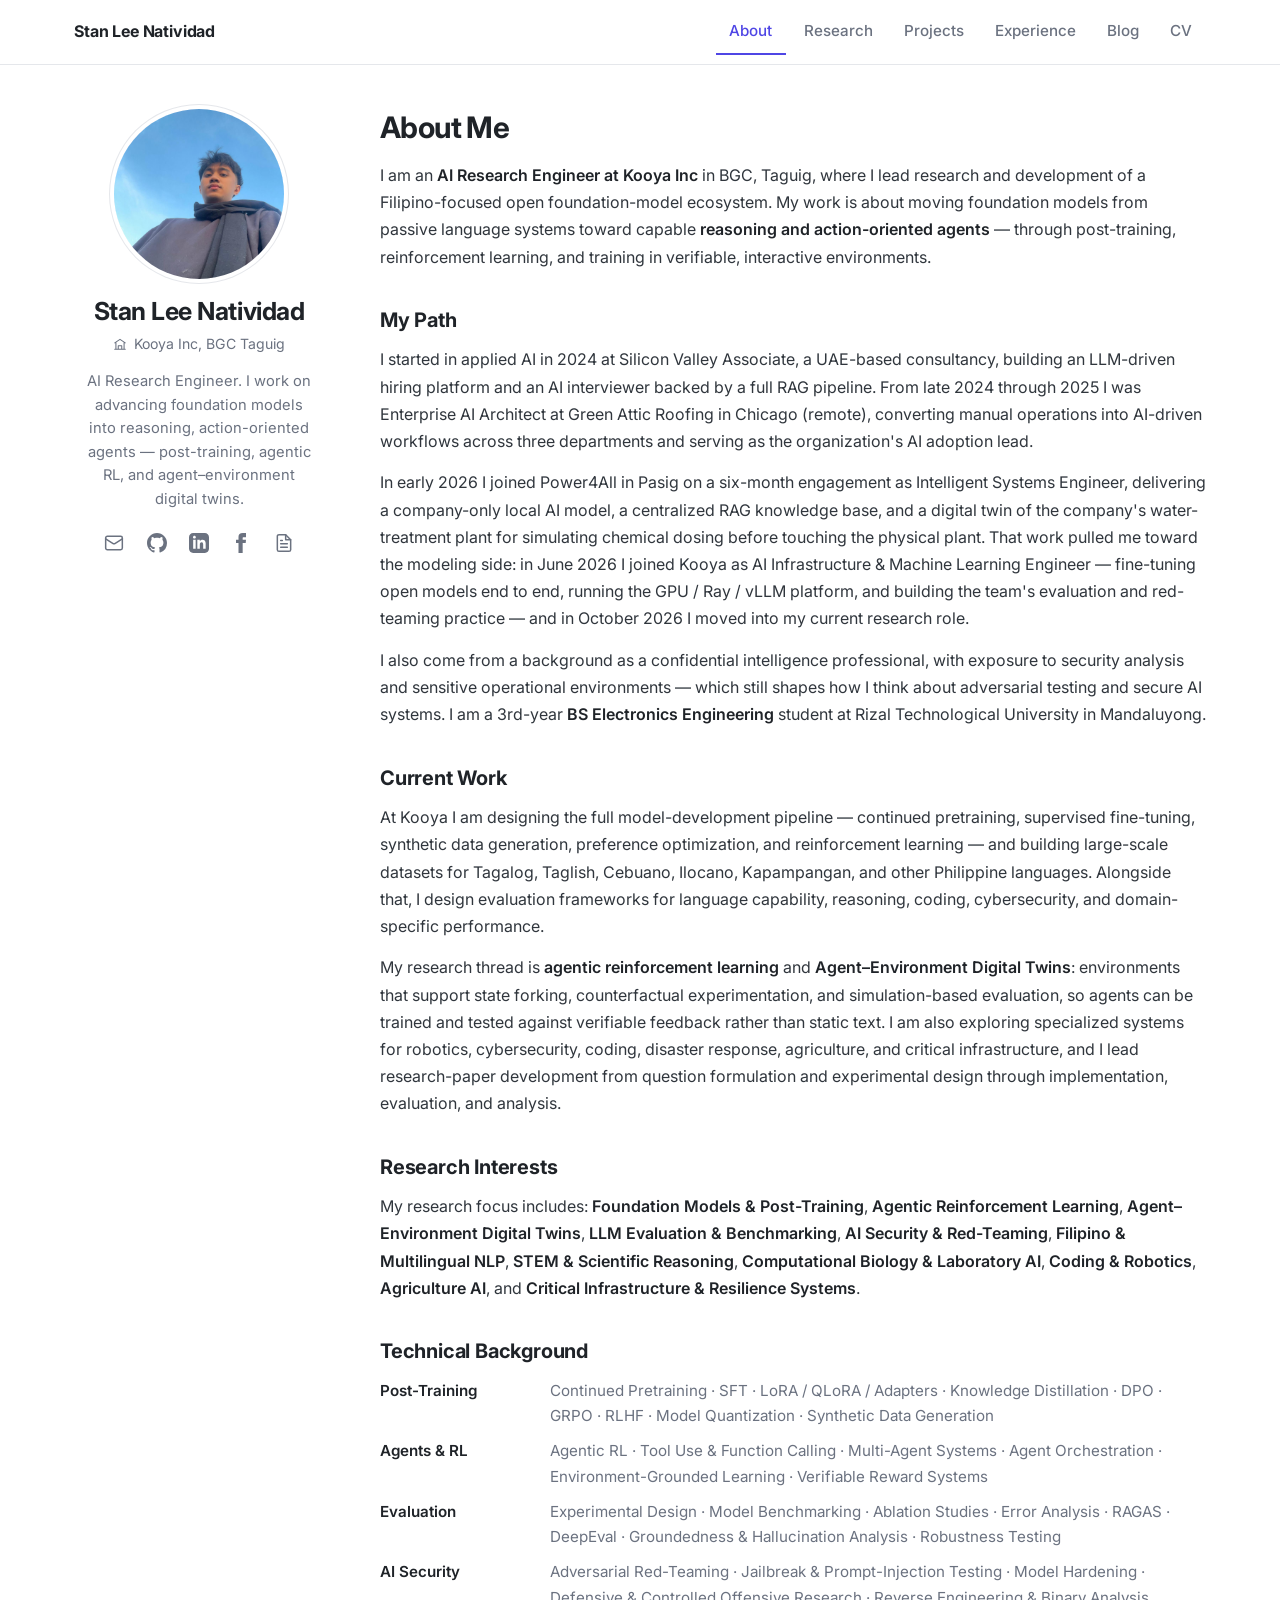
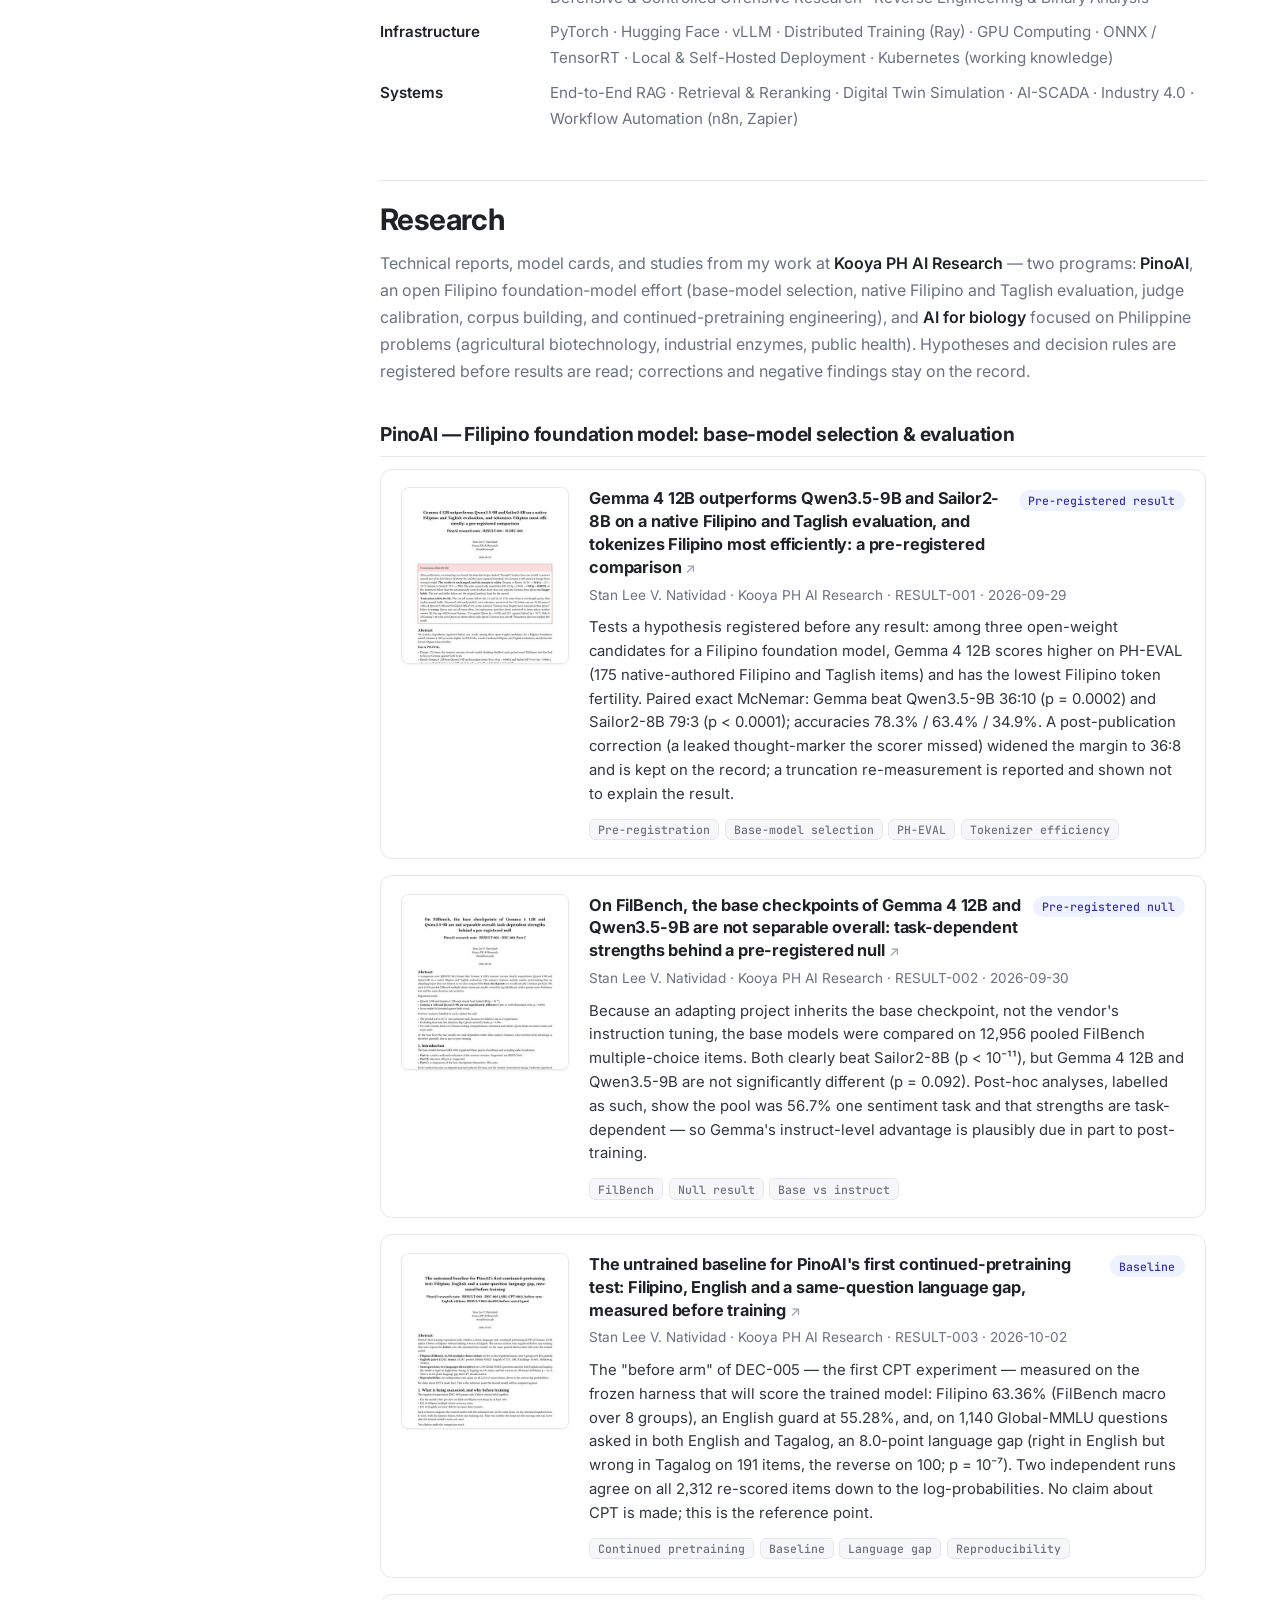
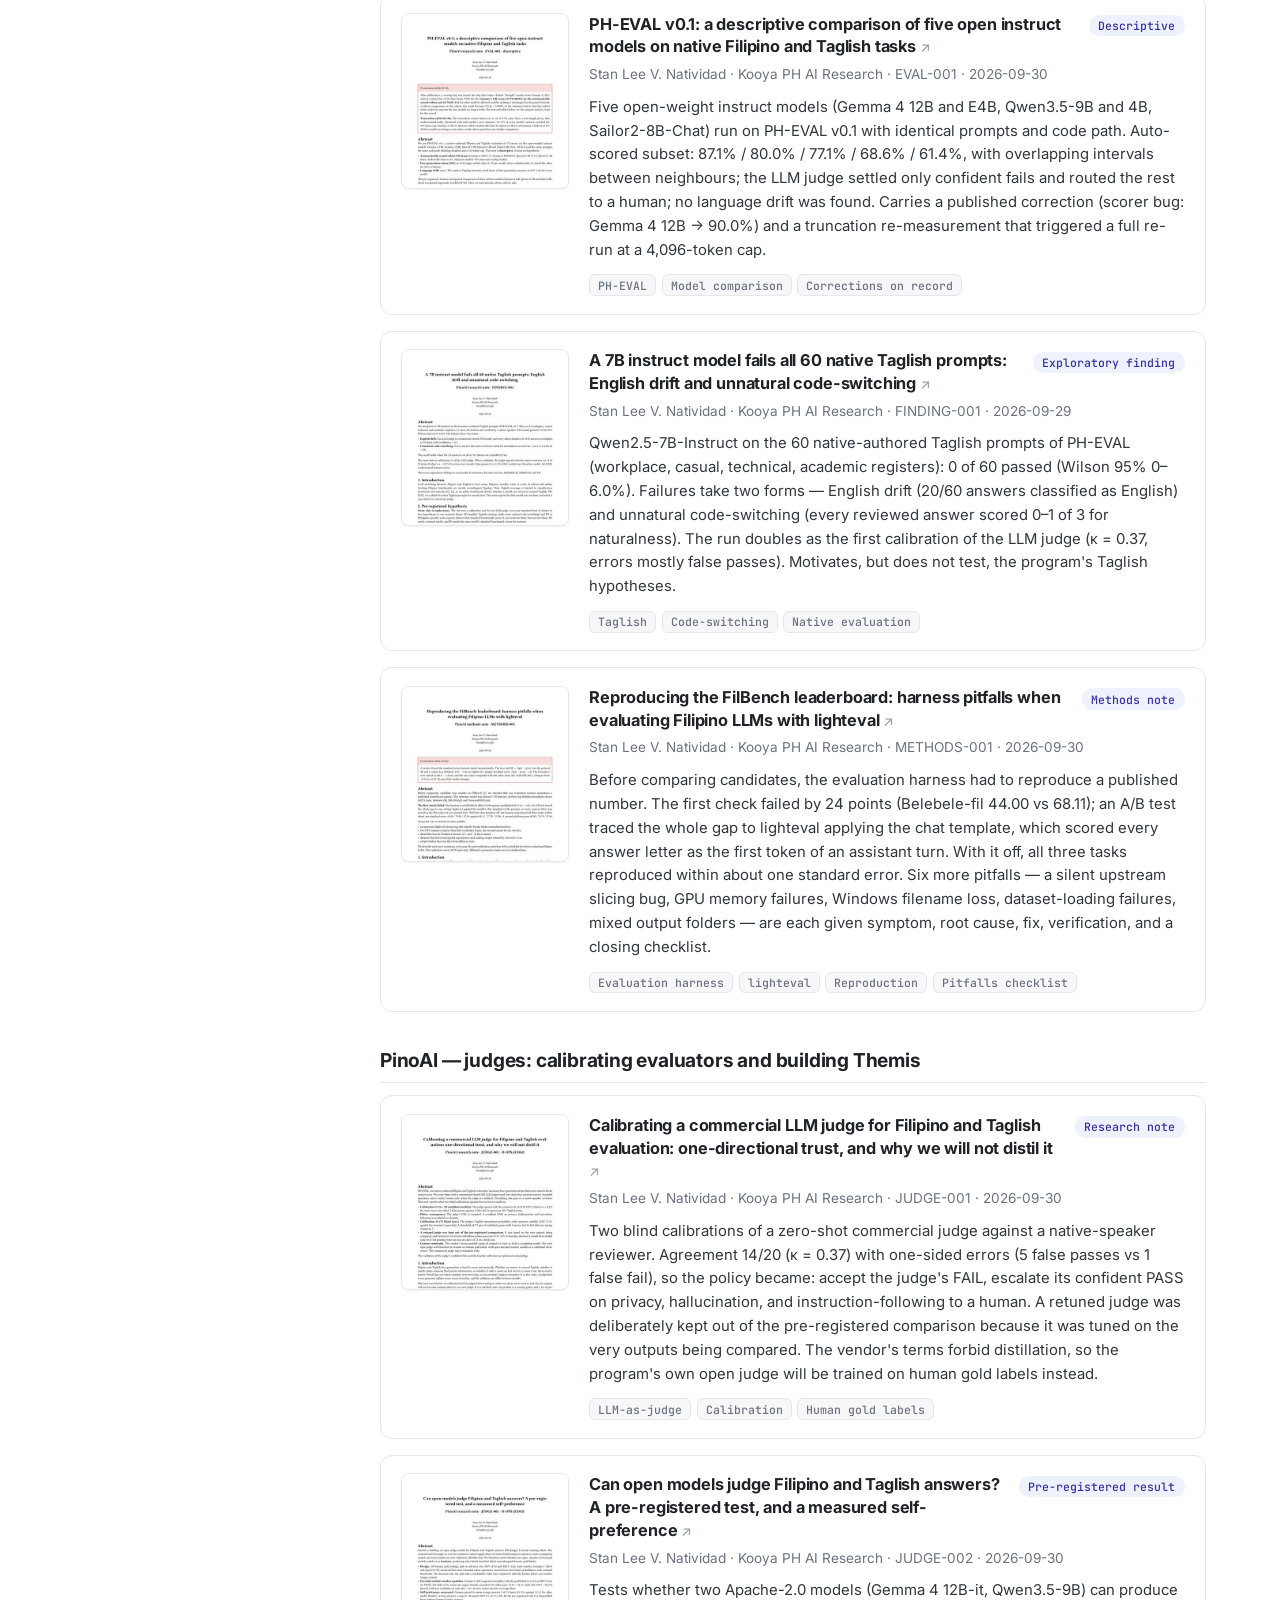
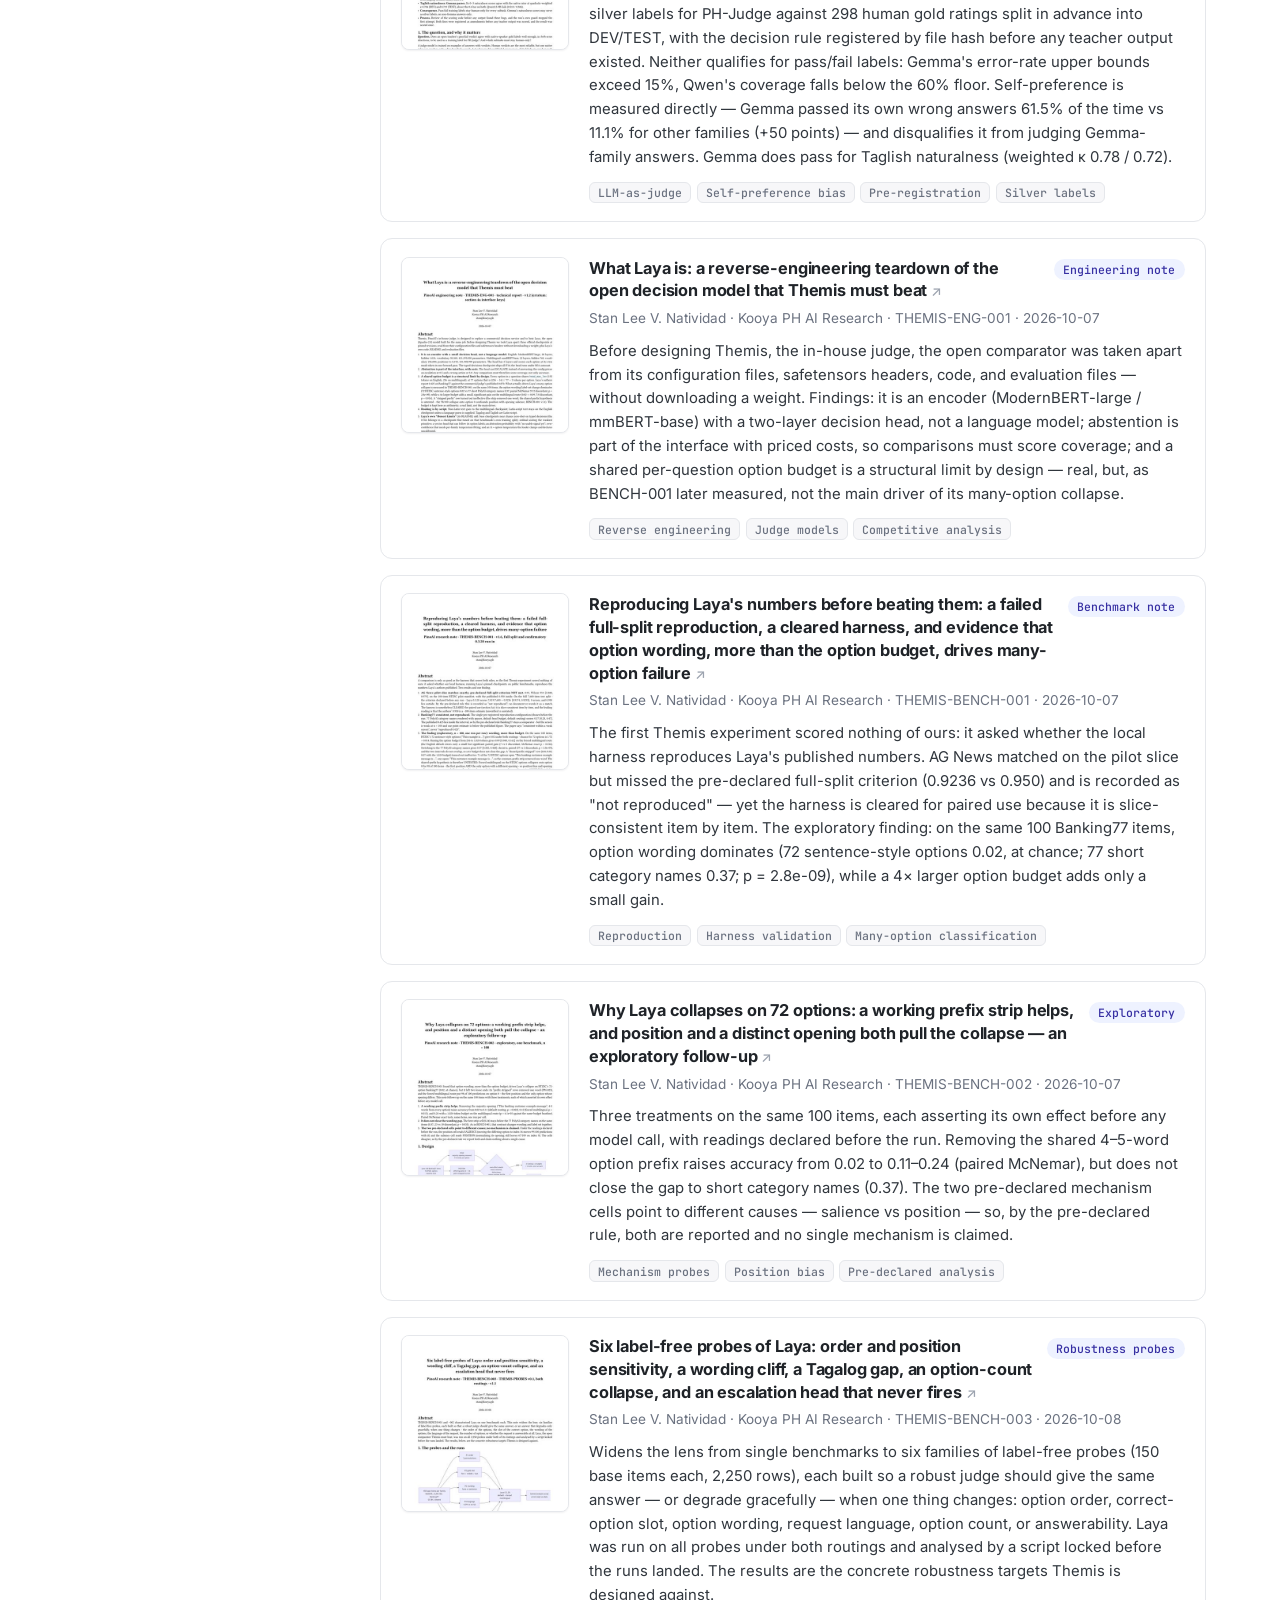
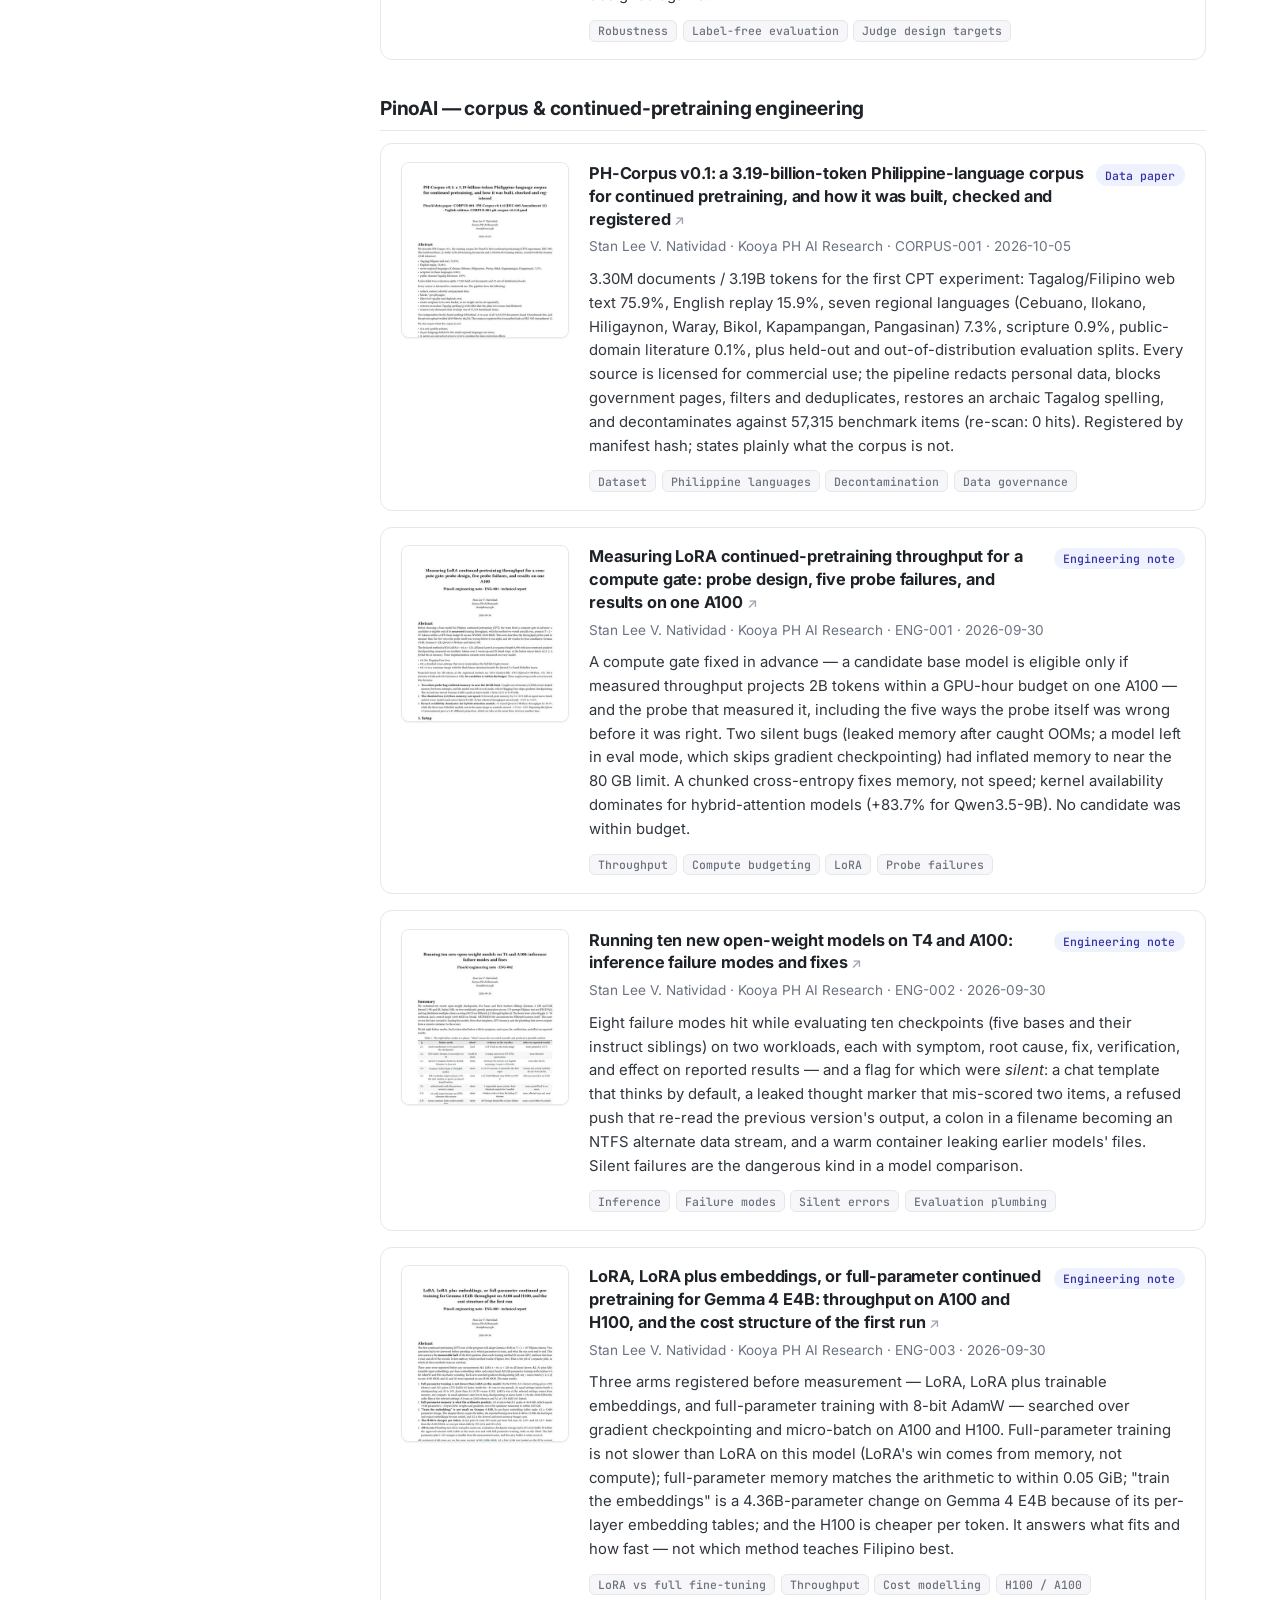
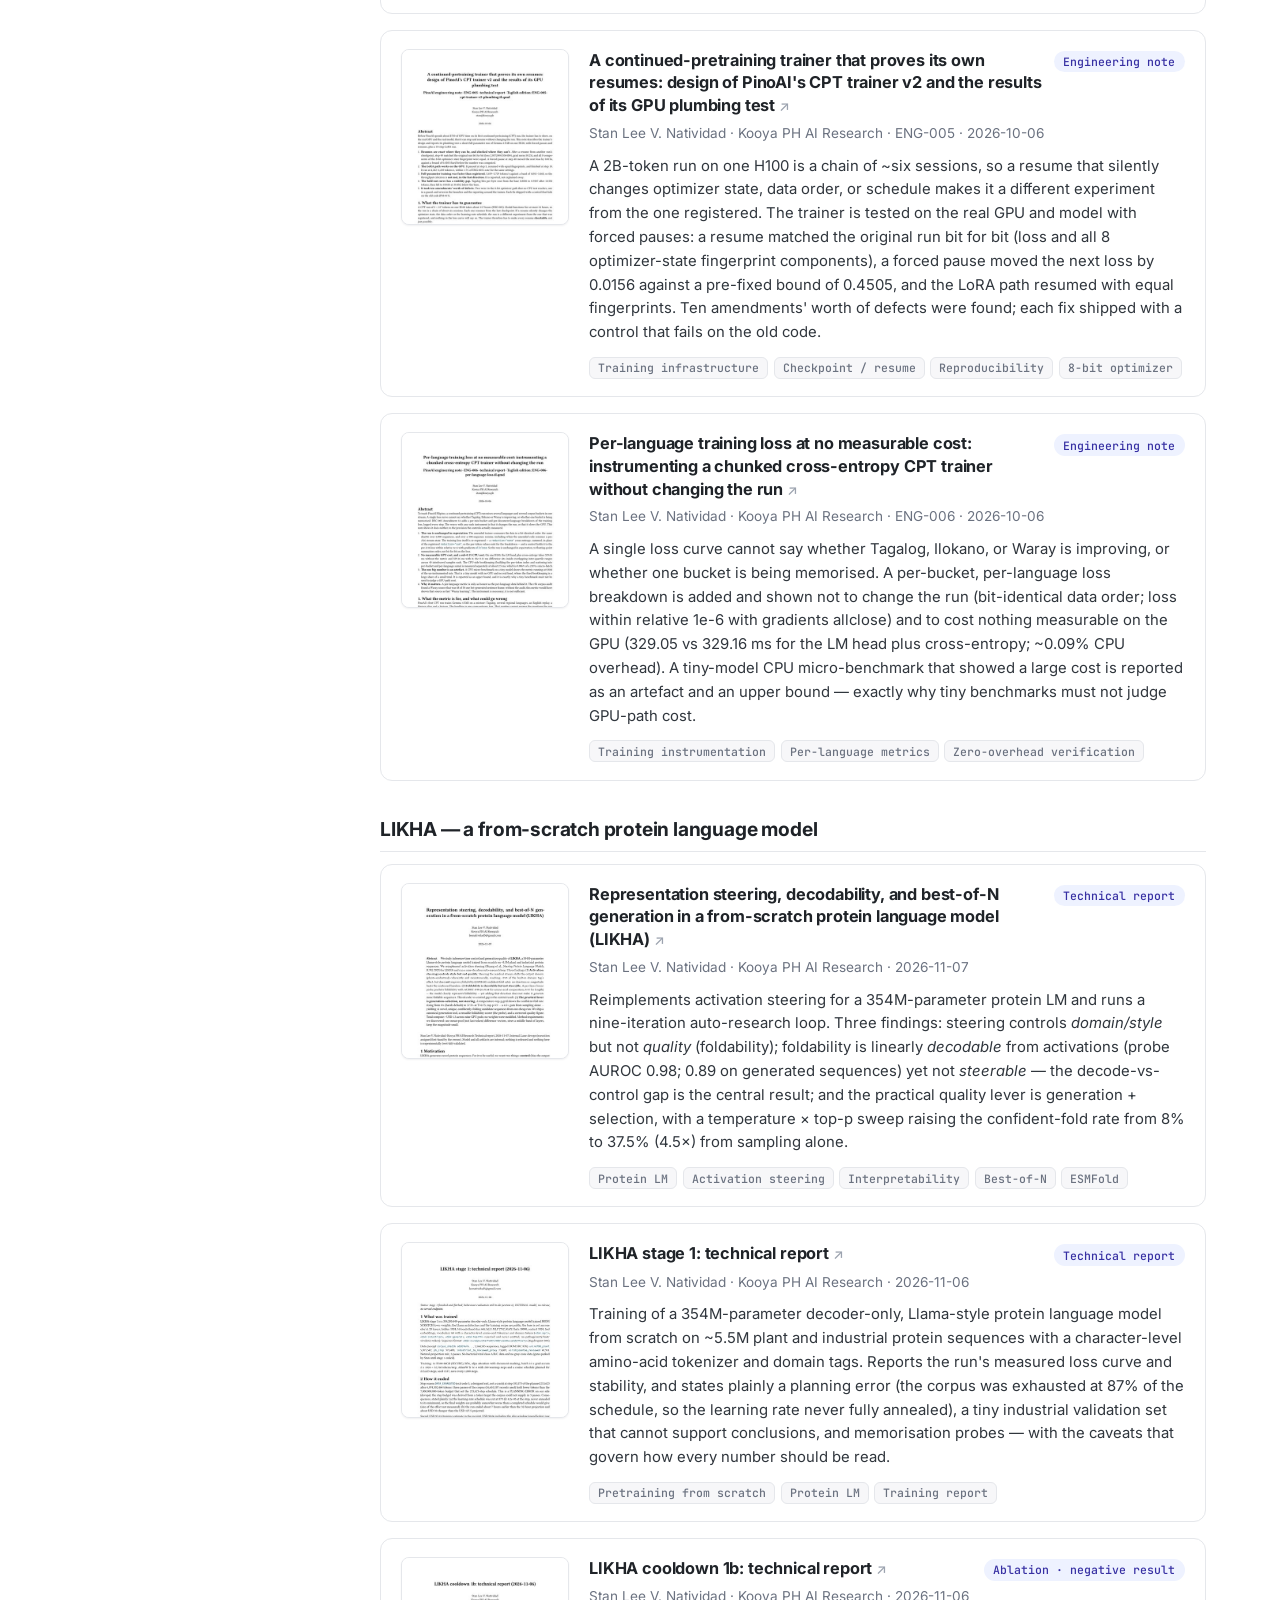
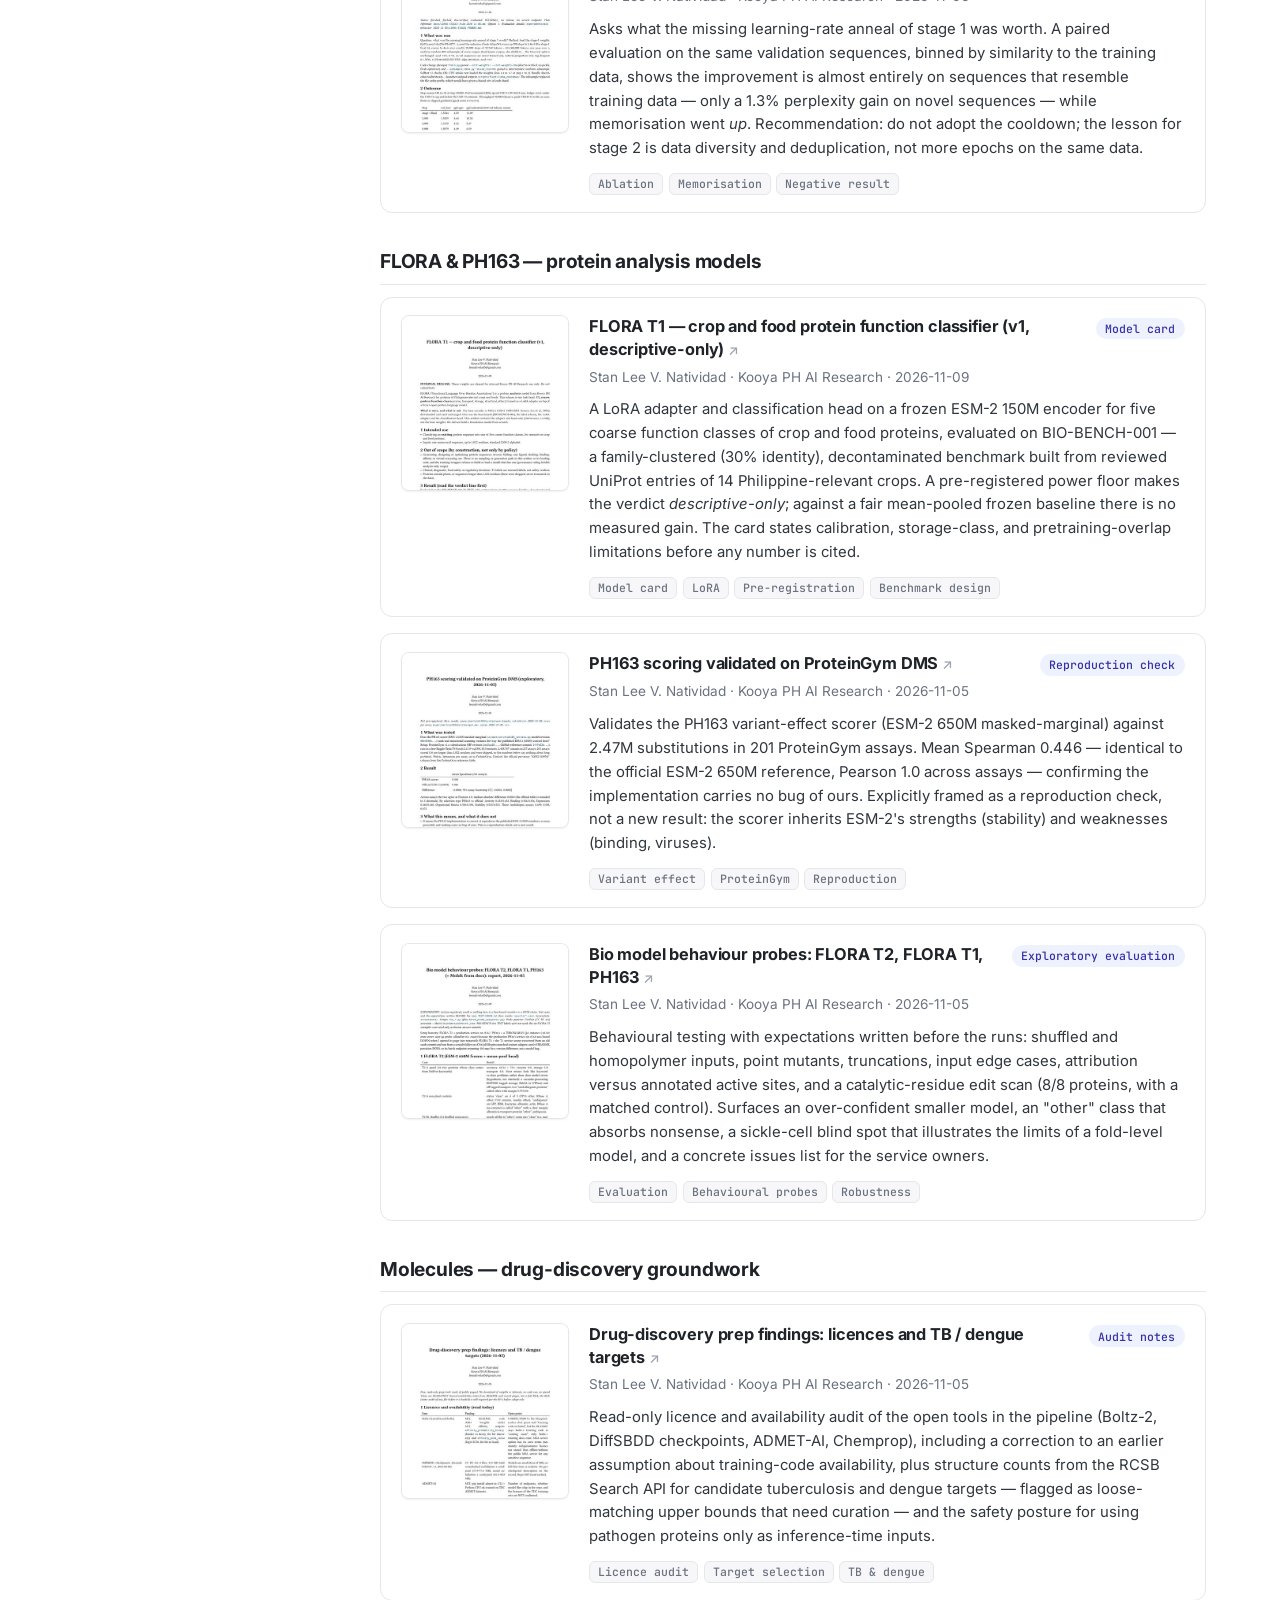
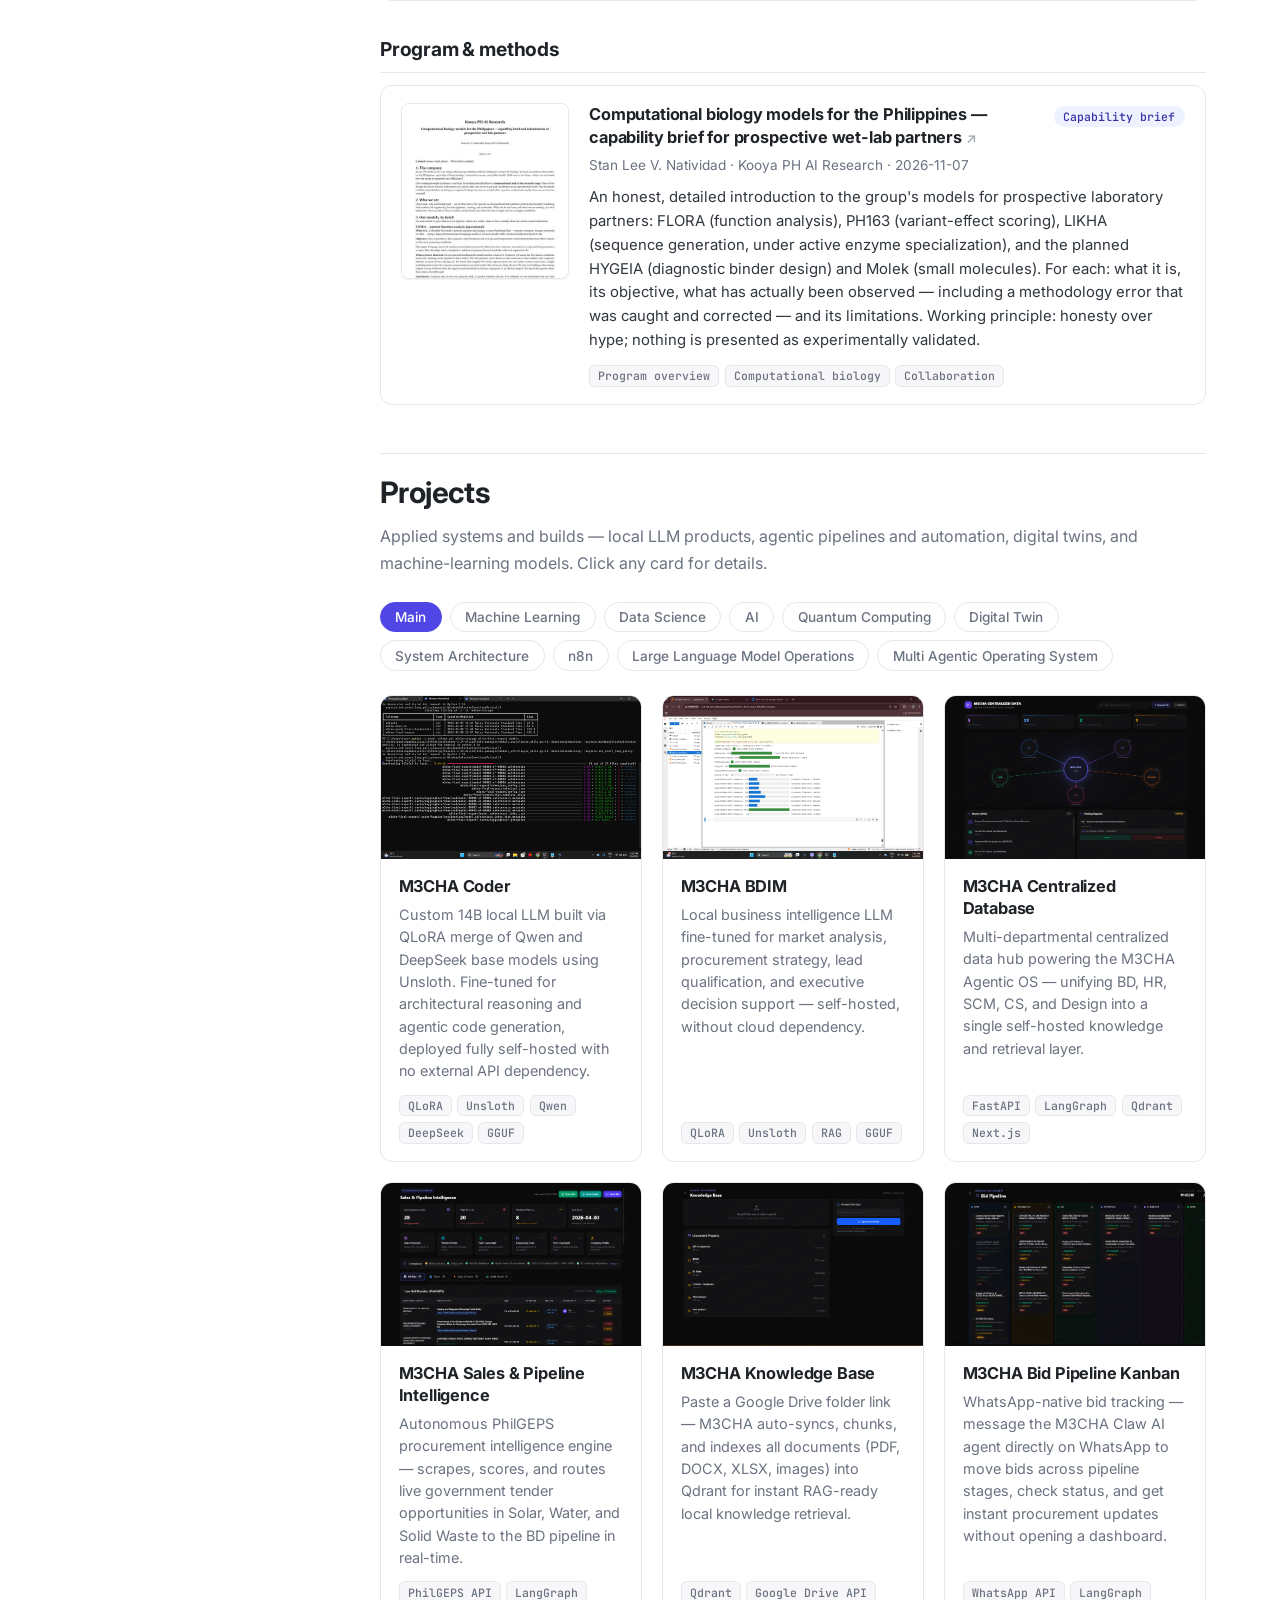
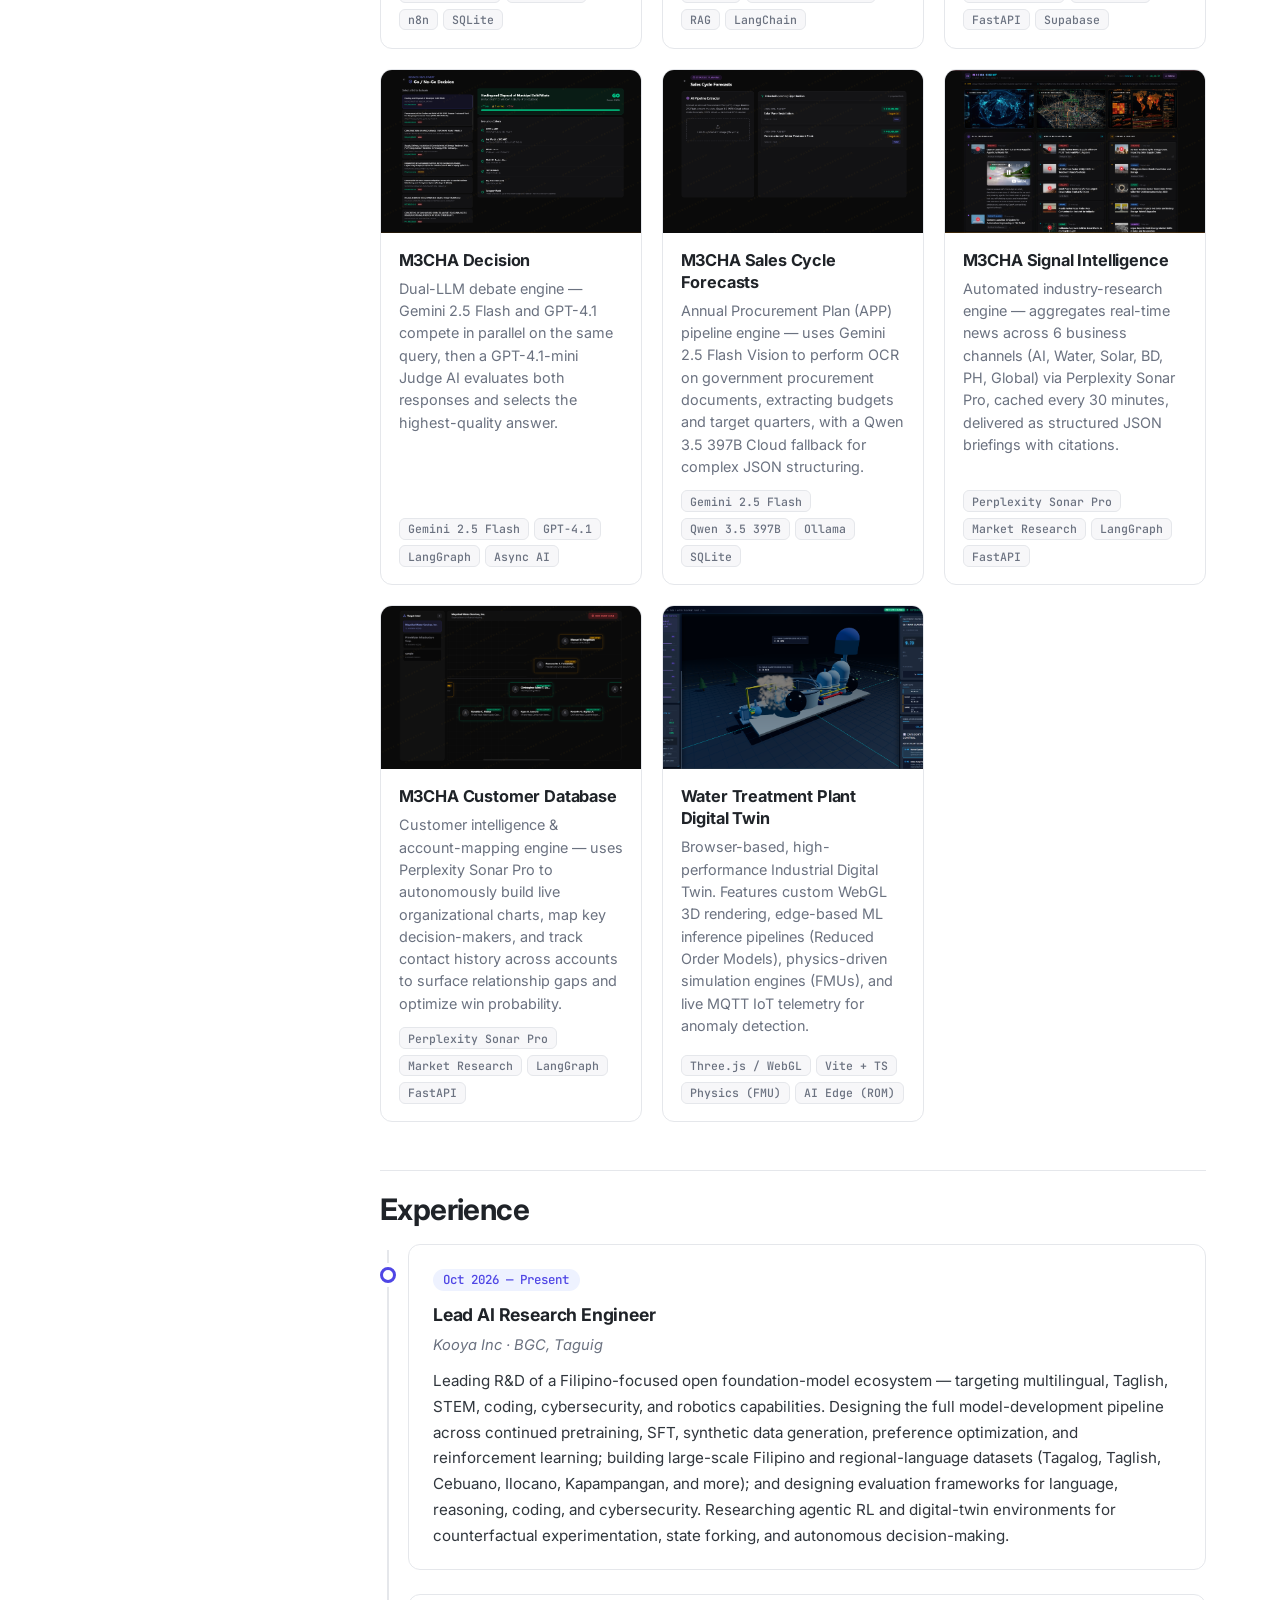
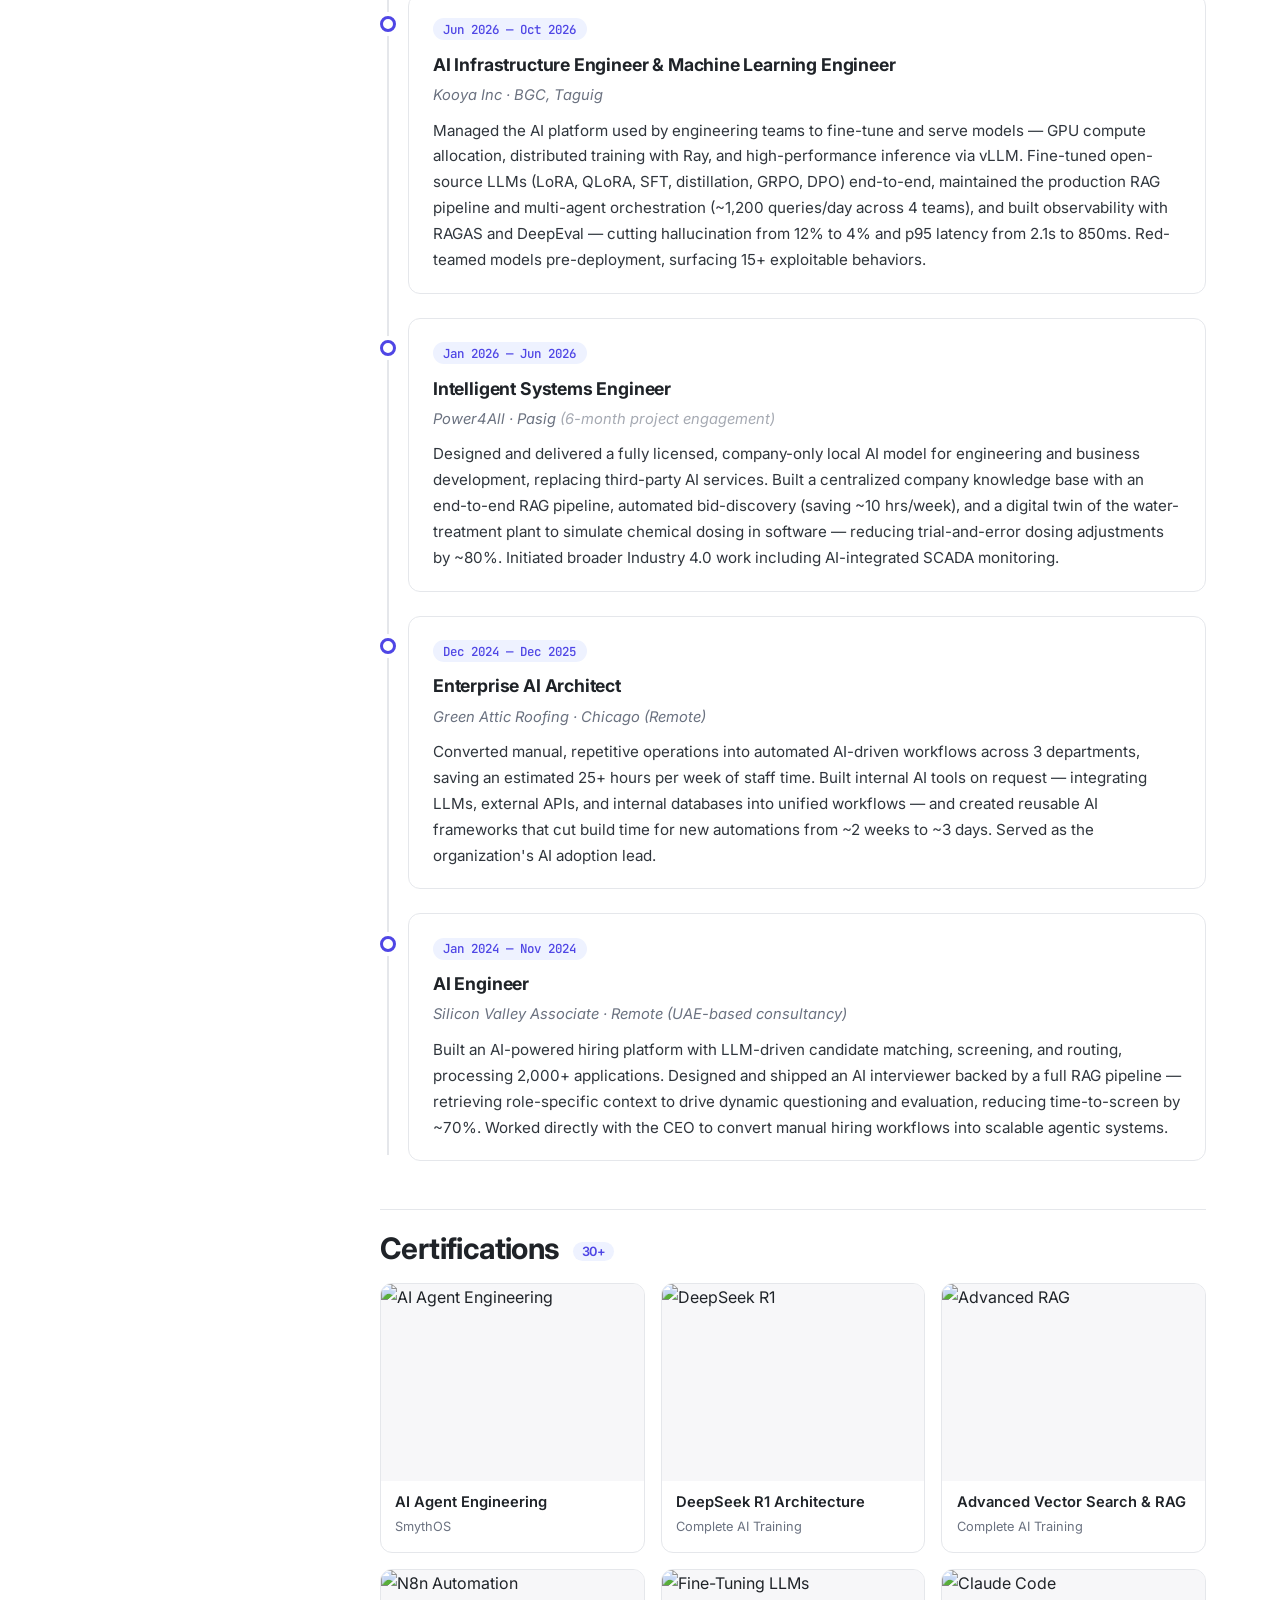
==== commit 27db53c5: "fix: reveal tall sections and slim paper thumbnails - Reveal observer used threshold 0.1, which a se" ====
--- a/index.html
+++ b/index.html
@@ -9,7 +9,7 @@
     <link rel="preconnect" href="https://fonts.gstatic.com" crossorigin>
     <link href="https://fonts.googleapis.com/css2?family=Inter:wght@400;500;600;700;800&family=JetBrains+Mono:wght@400;500&display=swap" rel="stylesheet">
     <link rel="stylesheet" href="styles.css?v=88">
-    <script src="script.js?v=7635" defer></script>
+    <script src="script.js?v=7636" defer></script>
 </head>
 <body>
 
@@ -98,7 +98,7 @@
                     <h3>PinoAI — Filipino foundation model: base-model selection &amp; evaluation</h3>
                     <ul class="pub-list">
                         <li class="pub">
-                            <a class="pub-thumb" href="papers/lm/RESULT-001-base-model-hypothesis.pdf" target="_blank" rel="noopener noreferrer" aria-label="Open PDF"><img src="papers/thumbs/RESULT-001-base-model-hypothesis.png" alt="First page of RESULT-001" loading="lazy"></a>
+                            <a class="pub-thumb" href="papers/lm/RESULT-001-base-model-hypothesis.pdf" target="_blank" rel="noopener noreferrer" aria-label="Open PDF"><img src="papers/thumbs/RESULT-001-base-model-hypothesis.jpg" alt="First page of RESULT-001" loading="lazy"></a>
                             <div class="pub-body">
                                 <div class="pub-head">
                                     <a class="pub-title" href="papers/lm/RESULT-001-base-model-hypothesis.pdf" target="_blank" rel="noopener noreferrer">Gemma 4 12B outperforms Qwen3.5-9B and Sailor2-8B on a native Filipino and Taglish evaluation, and tokenizes Filipino most efficiently: a pre-registered comparison</a>
@@ -110,7 +110,7 @@
                             </div>
                         </li>
                         <li class="pub">
-                            <a class="pub-thumb" href="papers/lm/RESULT-002-base-checkpoints-filbench.pdf" target="_blank" rel="noopener noreferrer" aria-label="Open PDF"><img src="papers/thumbs/RESULT-002-base-checkpoints-filbench.png" alt="First page of RESULT-002" loading="lazy"></a>
+                            <a class="pub-thumb" href="papers/lm/RESULT-002-base-checkpoints-filbench.pdf" target="_blank" rel="noopener noreferrer" aria-label="Open PDF"><img src="papers/thumbs/RESULT-002-base-checkpoints-filbench.jpg" alt="First page of RESULT-002" loading="lazy"></a>
                             <div class="pub-body">
                                 <div class="pub-head">
                                     <a class="pub-title" href="papers/lm/RESULT-002-base-checkpoints-filbench.pdf" target="_blank" rel="noopener noreferrer">On FilBench, the base checkpoints of Gemma 4 12B and Qwen3.5-9B are not separable overall: task-dependent strengths behind a pre-registered null</a>
@@ -122,7 +122,7 @@
                             </div>
                         </li>
                         <li class="pub">
-                            <a class="pub-thumb" href="papers/lm/RESULT-003-dec005-before-arm.pdf" target="_blank" rel="noopener noreferrer" aria-label="Open PDF"><img src="papers/thumbs/RESULT-003-dec005-before-arm.png" alt="First page of RESULT-003" loading="lazy"></a>
+                            <a class="pub-thumb" href="papers/lm/RESULT-003-dec005-before-arm.pdf" target="_blank" rel="noopener noreferrer" aria-label="Open PDF"><img src="papers/thumbs/RESULT-003-dec005-before-arm.jpg" alt="First page of RESULT-003" loading="lazy"></a>
                             <div class="pub-body">
                                 <div class="pub-head">
                                     <a class="pub-title" href="papers/lm/RESULT-003-dec005-before-arm.pdf" target="_blank" rel="noopener noreferrer">The untrained baseline for PinoAI's first continued-pretraining test: Filipino, English and a same-question language gap, measured before training</a>
@@ -134,7 +134,7 @@
                             </div>
                         </li>
                         <li class="pub">
-                            <a class="pub-thumb" href="papers/lm/EVAL-001-ph-eval-five-models.pdf" target="_blank" rel="noopener noreferrer" aria-label="Open PDF"><img src="papers/thumbs/EVAL-001-ph-eval-five-models.png" alt="First page of EVAL-001" loading="lazy"></a>
+                            <a class="pub-thumb" href="papers/lm/EVAL-001-ph-eval-five-models.pdf" target="_blank" rel="noopener noreferrer" aria-label="Open PDF"><img src="papers/thumbs/EVAL-001-ph-eval-five-models.jpg" alt="First page of EVAL-001" loading="lazy"></a>
                             <div class="pub-body">
                                 <div class="pub-head">
                                     <a class="pub-title" href="papers/lm/EVAL-001-ph-eval-five-models.pdf" target="_blank" rel="noopener noreferrer">PH-EVAL v0.1: a descriptive comparison of five open instruct models on native Filipino and Taglish tasks</a>
@@ -146,7 +146,7 @@
                             </div>
                         </li>
                         <li class="pub">
-                            <a class="pub-thumb" href="papers/lm/FINDING-001-taglish.pdf" target="_blank" rel="noopener noreferrer" aria-label="Open PDF"><img src="papers/thumbs/FINDING-001-taglish.png" alt="First page of FINDING-001" loading="lazy"></a>
+                            <a class="pub-thumb" href="papers/lm/FINDING-001-taglish.pdf" target="_blank" rel="noopener noreferrer" aria-label="Open PDF"><img src="papers/thumbs/FINDING-001-taglish.jpg" alt="First page of FINDING-001" loading="lazy"></a>
                             <div class="pub-body">
                                 <div class="pub-head">
                                     <a class="pub-title" href="papers/lm/FINDING-001-taglish.pdf" target="_blank" rel="noopener noreferrer">A 7B instruct model fails all 60 native Taglish prompts: English drift and unnatural code-switching</a>
@@ -158,7 +158,7 @@
                             </div>
                         </li>
                         <li class="pub">
-                            <a class="pub-thumb" href="papers/lm/METHODS-001-filbench-reproduction.pdf" target="_blank" rel="noopener noreferrer" aria-label="Open PDF"><img src="papers/thumbs/METHODS-001-filbench-reproduction.png" alt="First page of METHODS-001" loading="lazy"></a>
+                            <a class="pub-thumb" href="papers/lm/METHODS-001-filbench-reproduction.pdf" target="_blank" rel="noopener noreferrer" aria-label="Open PDF"><img src="papers/thumbs/METHODS-001-filbench-reproduction.jpg" alt="First page of METHODS-001" loading="lazy"></a>
                             <div class="pub-body">
                                 <div class="pub-head">
                                     <a class="pub-title" href="papers/lm/METHODS-001-filbench-reproduction.pdf" target="_blank" rel="noopener noreferrer">Reproducing the FilBench leaderboard: harness pitfalls when evaluating Filipino LLMs with lighteval</a>
@@ -174,7 +174,7 @@
                     <h3>PinoAI — judges: calibrating evaluators and building Themis</h3>
                     <ul class="pub-list">
                         <li class="pub">
-                            <a class="pub-thumb" href="papers/lm/JUDGE-001-llm-judge-calibration.pdf" target="_blank" rel="noopener noreferrer" aria-label="Open PDF"><img src="papers/thumbs/JUDGE-001-llm-judge-calibration.png" alt="First page of JUDGE-001" loading="lazy"></a>
+                            <a class="pub-thumb" href="papers/lm/JUDGE-001-llm-judge-calibration.pdf" target="_blank" rel="noopener noreferrer" aria-label="Open PDF"><img src="papers/thumbs/JUDGE-001-llm-judge-calibration.jpg" alt="First page of JUDGE-001" loading="lazy"></a>
                             <div class="pub-body">
                                 <div class="pub-head">
                                     <a class="pub-title" href="papers/lm/JUDGE-001-llm-judge-calibration.pdf" target="_blank" rel="noopener noreferrer">Calibrating a commercial LLM judge for Filipino and Taglish evaluation: one-directional trust, and why we will not distil it</a>
@@ -186,7 +186,7 @@
                             </div>
                         </li>
                         <li class="pub">
-                            <a class="pub-thumb" href="papers/lm/JUDGE-002-open-teacher-judges.pdf" target="_blank" rel="noopener noreferrer" aria-label="Open PDF"><img src="papers/thumbs/JUDGE-002-open-teacher-judges.png" alt="First page of JUDGE-002" loading="lazy"></a>
+                            <a class="pub-thumb" href="papers/lm/JUDGE-002-open-teacher-judges.pdf" target="_blank" rel="noopener noreferrer" aria-label="Open PDF"><img src="papers/thumbs/JUDGE-002-open-teacher-judges.jpg" alt="First page of JUDGE-002" loading="lazy"></a>
                             <div class="pub-body">
                                 <div class="pub-head">
                                     <a class="pub-title" href="papers/lm/JUDGE-002-open-teacher-judges.pdf" target="_blank" rel="noopener noreferrer">Can open models judge Filipino and Taglish answers? A pre-registered test, and a measured self-preference</a>
@@ -198,7 +198,7 @@
                             </div>
                         </li>
                         <li class="pub">
-                            <a class="pub-thumb" href="papers/lm/THEMIS-ENG-001-laya-teardown.pdf" target="_blank" rel="noopener noreferrer" aria-label="Open PDF"><img src="papers/thumbs/THEMIS-ENG-001-laya-teardown.png" alt="First page of THEMIS-ENG-001" loading="lazy"></a>
+                            <a class="pub-thumb" href="papers/lm/THEMIS-ENG-001-laya-teardown.pdf" target="_blank" rel="noopener noreferrer" aria-label="Open PDF"><img src="papers/thumbs/THEMIS-ENG-001-laya-teardown.jpg" alt="First page of THEMIS-ENG-001" loading="lazy"></a>
                             <div class="pub-body">
                                 <div class="pub-head">
                                     <a class="pub-title" href="papers/lm/THEMIS-ENG-001-laya-teardown.pdf" target="_blank" rel="noopener noreferrer">What Laya is: a reverse-engineering teardown of the open decision model that Themis must beat</a>
@@ -210,7 +210,7 @@
                             </div>
                         </li>
                         <li class="pub">
-                            <a class="pub-thumb" href="papers/lm/THEMIS-BENCH-001-laya-harness-match.pdf" target="_blank" rel="noopener noreferrer" aria-label="Open PDF"><img src="papers/thumbs/THEMIS-BENCH-001-laya-harness-match.png" alt="First page of THEMIS-BENCH-001" loading="lazy"></a>
+                            <a class="pub-thumb" href="papers/lm/THEMIS-BENCH-001-laya-harness-match.pdf" target="_blank" rel="noopener noreferrer" aria-label="Open PDF"><img src="papers/thumbs/THEMIS-BENCH-001-laya-harness-match.jpg" alt="First page of THEMIS-BENCH-001" loading="lazy"></a>
                             <div class="pub-body">
                                 <div class="pub-head">
                                     <a class="pub-title" href="papers/lm/THEMIS-BENCH-001-laya-harness-match.pdf" target="_blank" rel="noopener noreferrer">Reproducing Laya's numbers before beating them: a failed full-split reproduction, a cleared harness, and evidence that option wording, more than the option budget, drives many-option failure</a>
@@ -222,7 +222,7 @@
                             </div>
                         </li>
                         <li class="pub">
-                            <a class="pub-thumb" href="papers/lm/THEMIS-BENCH-002-laya-many-option-mechanism.pdf" target="_blank" rel="noopener noreferrer" aria-label="Open PDF"><img src="papers/thumbs/THEMIS-BENCH-002-laya-many-option-mechanism.png" alt="First page of THEMIS-BENCH-002" loading="lazy"></a>
+                            <a class="pub-thumb" href="papers/lm/THEMIS-BENCH-002-laya-many-option-mechanism.pdf" target="_blank" rel="noopener noreferrer" aria-label="Open PDF"><img src="papers/thumbs/THEMIS-BENCH-002-laya-many-option-mechanism.jpg" alt="First page of THEMIS-BENCH-002" loading="lazy"></a>
                             <div class="pub-body">
                                 <div class="pub-head">
                                     <a class="pub-title" href="papers/lm/THEMIS-BENCH-002-laya-many-option-mechanism.pdf" target="_blank" rel="noopener noreferrer">Why Laya collapses on 72 options: a working prefix strip helps, and position and a distinct opening both pull the collapse — an exploratory follow-up</a>
@@ -234,7 +234,7 @@
                             </div>
                         </li>
                         <li class="pub">
-                            <a class="pub-thumb" href="papers/lm/THEMIS-BENCH-003-laya-failure-probes.pdf" target="_blank" rel="noopener noreferrer" aria-label="Open PDF"><img src="papers/thumbs/THEMIS-BENCH-003-laya-failure-probes.png" alt="First page of THEMIS-BENCH-003" loading="lazy"></a>
+                            <a class="pub-thumb" href="papers/lm/THEMIS-BENCH-003-laya-failure-probes.pdf" target="_blank" rel="noopener noreferrer" aria-label="Open PDF"><img src="papers/thumbs/THEMIS-BENCH-003-laya-failure-probes.jpg" alt="First page of THEMIS-BENCH-003" loading="lazy"></a>
                             <div class="pub-body">
                                 <div class="pub-head">
                                     <a class="pub-title" href="papers/lm/THEMIS-BENCH-003-laya-failure-probes.pdf" target="_blank" rel="noopener noreferrer">Six label-free probes of Laya: order and position sensitivity, a wording cliff, a Tagalog gap, an option-count collapse, and an escalation head that never fires</a>
@@ -250,7 +250,7 @@
                     <h3>PinoAI — corpus &amp; continued-pretraining engineering</h3>
                     <ul class="pub-list">
                         <li class="pub">
-                            <a class="pub-thumb" href="papers/lm/CORPUS-001-ph-corpus-v0.1.pdf" target="_blank" rel="noopener noreferrer" aria-label="Open PDF"><img src="papers/thumbs/CORPUS-001-ph-corpus-v0.1.png" alt="First page of CORPUS-001" loading="lazy"></a>
+                            <a class="pub-thumb" href="papers/lm/CORPUS-001-ph-corpus-v0.1.pdf" target="_blank" rel="noopener noreferrer" aria-label="Open PDF"><img src="papers/thumbs/CORPUS-001-ph-corpus-v0.1.jpg" alt="First page of CORPUS-001" loading="lazy"></a>
                             <div class="pub-body">
                                 <div class="pub-head">
                                     <a class="pub-title" href="papers/lm/CORPUS-001-ph-corpus-v0.1.pdf" target="_blank" rel="noopener noreferrer">PH-Corpus v0.1: a 3.19-billion-token Philippine-language corpus for continued pretraining, and how it was built, checked and registered</a>
@@ -262,7 +262,7 @@
                             </div>
                         </li>
                         <li class="pub">
-                            <a class="pub-thumb" href="papers/lm/ENG-001-gate-f-throughput-method.pdf" target="_blank" rel="noopener noreferrer" aria-label="Open PDF"><img src="papers/thumbs/ENG-001-gate-f-throughput-method.png" alt="First page of ENG-001" loading="lazy"></a>
+                            <a class="pub-thumb" href="papers/lm/ENG-001-gate-f-throughput-method.pdf" target="_blank" rel="noopener noreferrer" aria-label="Open PDF"><img src="papers/thumbs/ENG-001-gate-f-throughput-method.jpg" alt="First page of ENG-001" loading="lazy"></a>
                             <div class="pub-body">
                                 <div class="pub-head">
                                     <a class="pub-title" href="papers/lm/ENG-001-gate-f-throughput-method.pdf" target="_blank" rel="noopener noreferrer">Measuring LoRA continued-pretraining throughput for a compute gate: probe design, five probe failures, and results on one A100</a>
@@ -274,7 +274,7 @@
                             </div>
                         </li>
                         <li class="pub">
-                            <a class="pub-thumb" href="papers/lm/ENG-002-inference-failure-modes.pdf" target="_blank" rel="noopener noreferrer" aria-label="Open PDF"><img src="papers/thumbs/ENG-002-inference-failure-modes.png" alt="First page of ENG-002" loading="lazy"></a>
+                            <a class="pub-thumb" href="papers/lm/ENG-002-inference-failure-modes.pdf" target="_blank" rel="noopener noreferrer" aria-label="Open PDF"><img src="papers/thumbs/ENG-002-inference-failure-modes.jpg" alt="First page of ENG-002" loading="lazy"></a>
                             <div class="pub-body">
                                 <div class="pub-head">
                                     <a class="pub-title" href="papers/lm/ENG-002-inference-failure-modes.pdf" target="_blank" rel="noopener noreferrer">Running ten new open-weight models on T4 and A100: inference failure modes and fixes</a>
@@ -286,7 +286,7 @@
                             </div>
                         </li>
                         <li class="pub">
-                            <a class="pub-thumb" href="papers/lm/ENG-003-lora-vs-full-throughput.pdf" target="_blank" rel="noopener noreferrer" aria-label="Open PDF"><img src="papers/thumbs/ENG-003-lora-vs-full-throughput.png" alt="First page of ENG-003" loading="lazy"></a>
+                            <a class="pub-thumb" href="papers/lm/ENG-003-lora-vs-full-throughput.pdf" target="_blank" rel="noopener noreferrer" aria-label="Open PDF"><img src="papers/thumbs/ENG-003-lora-vs-full-throughput.jpg" alt="First page of ENG-003" loading="lazy"></a>
                             <div class="pub-body">
                                 <div class="pub-head">
                                     <a class="pub-title" href="papers/lm/ENG-003-lora-vs-full-throughput.pdf" target="_blank" rel="noopener noreferrer">LoRA, LoRA plus embeddings, or full-parameter continued pretraining for Gemma 4 E4B: throughput on A100 and H100, and the cost structure of the first run</a>
@@ -298,7 +298,7 @@
                             </div>
                         </li>
                         <li class="pub">
-                            <a class="pub-thumb" href="papers/lm/ENG-005-cpt-trainer-v2-plumbing.pdf" target="_blank" rel="noopener noreferrer" aria-label="Open PDF"><img src="papers/thumbs/ENG-005-cpt-trainer-v2-plumbing.png" alt="First page of ENG-005" loading="lazy"></a>
+                            <a class="pub-thumb" href="papers/lm/ENG-005-cpt-trainer-v2-plumbing.pdf" target="_blank" rel="noopener noreferrer" aria-label="Open PDF"><img src="papers/thumbs/ENG-005-cpt-trainer-v2-plumbing.jpg" alt="First page of ENG-005" loading="lazy"></a>
                             <div class="pub-body">
                                 <div class="pub-head">
                                     <a class="pub-title" href="papers/lm/ENG-005-cpt-trainer-v2-plumbing.pdf" target="_blank" rel="noopener noreferrer">A continued-pretraining trainer that proves its own resumes: design of PinoAI's CPT trainer v2 and the results of its GPU plumbing test</a>
@@ -310,7 +310,7 @@
                             </div>
                         </li>
                         <li class="pub">
-                            <a class="pub-thumb" href="papers/lm/ENG-006-per-language-loss.pdf" target="_blank" rel="noopener noreferrer" aria-label="Open PDF"><img src="papers/thumbs/ENG-006-per-language-loss.png" alt="First page of ENG-006" loading="lazy"></a>
+                            <a class="pub-thumb" href="papers/lm/ENG-006-per-language-loss.pdf" target="_blank" rel="noopener noreferrer" aria-label="Open PDF"><img src="papers/thumbs/ENG-006-per-language-loss.jpg" alt="First page of ENG-006" loading="lazy"></a>
                             <div class="pub-body">
                                 <div class="pub-head">
                                     <a class="pub-title" href="papers/lm/ENG-006-per-language-loss.pdf" target="_blank" rel="noopener noreferrer">Per-language training loss at no measurable cost: instrumenting a chunked cross-entropy CPT trainer without changing the run</a>
@@ -326,7 +326,7 @@
                     <h3>LIKHA — a from-scratch protein language model</h3>
                     <ul class="pub-list">
                         <li class="pub">
-                            <a class="pub-thumb" href="papers/LIKHA-STEERING-TECHNICAL-REPORT-2026-11-07.pdf" target="_blank" rel="noopener noreferrer" aria-label="Open PDF"><img src="papers/thumbs/LIKHA-STEERING-TECHNICAL-REPORT-2026-11-07.png" alt="First page of LIKHA-STEERING-TECHNICAL-REPORT-2026-11-07" loading="lazy"></a>
+                            <a class="pub-thumb" href="papers/LIKHA-STEERING-TECHNICAL-REPORT-2026-11-07.pdf" target="_blank" rel="noopener noreferrer" aria-label="Open PDF"><img src="papers/thumbs/LIKHA-STEERING-TECHNICAL-REPORT-2026-11-07.jpg" alt="First page of LIKHA-STEERING-TECHNICAL-REPORT-2026-11-07" loading="lazy"></a>
                             <div class="pub-body">
                             <div class="pub-head">
                                 <a class="pub-title" href="papers/LIKHA-STEERING-TECHNICAL-REPORT-2026-11-07.pdf" target="_blank" rel="noopener noreferrer">Representation steering, decodability, and best-of-N generation in a from-scratch protein language model (LIKHA)</a>
@@ -338,7 +338,7 @@
                             </div>
                         </li>
                         <li class="pub">
-                            <a class="pub-thumb" href="papers/LIKHA-STAGE1-REPORT-2026-11-06.pdf" target="_blank" rel="noopener noreferrer" aria-label="Open PDF"><img src="papers/thumbs/LIKHA-STAGE1-REPORT-2026-11-06.png" alt="First page of LIKHA-STAGE1-REPORT-2026-11-06" loading="lazy"></a>
+                            <a class="pub-thumb" href="papers/LIKHA-STAGE1-REPORT-2026-11-06.pdf" target="_blank" rel="noopener noreferrer" aria-label="Open PDF"><img src="papers/thumbs/LIKHA-STAGE1-REPORT-2026-11-06.jpg" alt="First page of LIKHA-STAGE1-REPORT-2026-11-06" loading="lazy"></a>
                             <div class="pub-body">
                             <div class="pub-head">
                                 <a class="pub-title" href="papers/LIKHA-STAGE1-REPORT-2026-11-06.pdf" target="_blank" rel="noopener noreferrer">LIKHA stage 1: technical report</a>
@@ -350,7 +350,7 @@
                             </div>
                         </li>
                         <li class="pub">
-                            <a class="pub-thumb" href="papers/LIKHA-COOLDOWN-1B-REPORT-2026-11-06.pdf" target="_blank" rel="noopener noreferrer" aria-label="Open PDF"><img src="papers/thumbs/LIKHA-COOLDOWN-1B-REPORT-2026-11-06.png" alt="First page of LIKHA-COOLDOWN-1B-REPORT-2026-11-06" loading="lazy"></a>
+                            <a class="pub-thumb" href="papers/LIKHA-COOLDOWN-1B-REPORT-2026-11-06.pdf" target="_blank" rel="noopener noreferrer" aria-label="Open PDF"><img src="papers/thumbs/LIKHA-COOLDOWN-1B-REPORT-2026-11-06.jpg" alt="First page of LIKHA-COOLDOWN-1B-REPORT-2026-11-06" loading="lazy"></a>
                             <div class="pub-body">
                             <div class="pub-head">
                                 <a class="pub-title" href="papers/LIKHA-COOLDOWN-1B-REPORT-2026-11-06.pdf" target="_blank" rel="noopener noreferrer">LIKHA cooldown 1b: technical report</a>
@@ -366,7 +366,7 @@
                     <h3>FLORA &amp; PH163 — protein analysis models</h3>
                     <ul class="pub-list">
                         <li class="pub">
-                            <a class="pub-thumb" href="papers/FLORA-T1-MODEL-CARD-v5.pdf" target="_blank" rel="noopener noreferrer" aria-label="Open PDF"><img src="papers/thumbs/FLORA-T1-MODEL-CARD-v5.png" alt="First page of FLORA-T1-MODEL-CARD-v5" loading="lazy"></a>
+                            <a class="pub-thumb" href="papers/FLORA-T1-MODEL-CARD-v5.pdf" target="_blank" rel="noopener noreferrer" aria-label="Open PDF"><img src="papers/thumbs/FLORA-T1-MODEL-CARD-v5.jpg" alt="First page of FLORA-T1-MODEL-CARD-v5" loading="lazy"></a>
                             <div class="pub-body">
                             <div class="pub-head">
                                 <a class="pub-title" href="papers/FLORA-T1-MODEL-CARD-v5.pdf" target="_blank" rel="noopener noreferrer">FLORA T1 — crop and food protein function classifier (v1, descriptive-only)</a>
@@ -378,7 +378,7 @@
                             </div>
                         </li>
                         <li class="pub">
-                            <a class="pub-thumb" href="papers/PH163-PROTEINGYM-VALIDATION-2026-11-05.pdf" target="_blank" rel="noopener noreferrer" aria-label="Open PDF"><img src="papers/thumbs/PH163-PROTEINGYM-VALIDATION-2026-11-05.png" alt="First page of PH163-PROTEINGYM-VALIDATION-2026-11-05" loading="lazy"></a>
+                            <a class="pub-thumb" href="papers/PH163-PROTEINGYM-VALIDATION-2026-11-05.pdf" target="_blank" rel="noopener noreferrer" aria-label="Open PDF"><img src="papers/thumbs/PH163-PROTEINGYM-VALIDATION-2026-11-05.jpg" alt="First page of PH163-PROTEINGYM-VALIDATION-2026-11-05" loading="lazy"></a>
                             <div class="pub-body">
                             <div class="pub-head">
                                 <a class="pub-title" href="papers/PH163-PROTEINGYM-VALIDATION-2026-11-05.pdf" target="_blank" rel="noopener noreferrer">PH163 scoring validated on ProteinGym DMS</a>
@@ -390,7 +390,7 @@
                             </div>
                         </li>
                         <li class="pub">
-                            <a class="pub-thumb" href="papers/BIO-BEHAVIOR-PROBES-2026-11-05.pdf" target="_blank" rel="noopener noreferrer" aria-label="Open PDF"><img src="papers/thumbs/BIO-BEHAVIOR-PROBES-2026-11-05.png" alt="First page of BIO-BEHAVIOR-PROBES-2026-11-05" loading="lazy"></a>
+                            <a class="pub-thumb" href="papers/BIO-BEHAVIOR-PROBES-2026-11-05.pdf" target="_blank" rel="noopener noreferrer" aria-label="Open PDF"><img src="papers/thumbs/BIO-BEHAVIOR-PROBES-2026-11-05.jpg" alt="First page of BIO-BEHAVIOR-PROBES-2026-11-05" loading="lazy"></a>
                             <div class="pub-body">
                             <div class="pub-head">
                                 <a class="pub-title" href="papers/BIO-BEHAVIOR-PROBES-2026-11-05.pdf" target="_blank" rel="noopener noreferrer">Bio model behaviour probes: FLORA T2, FLORA T1, PH163</a>
@@ -406,7 +406,7 @@
                     <h3>Molecules — drug-discovery groundwork</h3>
                     <ul class="pub-list">
                         <li class="pub">
-                            <a class="pub-thumb" href="papers/DRUG-DISCOVERY-PREP-FINDINGS-2026-11-05.pdf" target="_blank" rel="noopener noreferrer" aria-label="Open PDF"><img src="papers/thumbs/DRUG-DISCOVERY-PREP-FINDINGS-2026-11-05.png" alt="First page of DRUG-DISCOVERY-PREP-FINDINGS-2026-11-05" loading="lazy"></a>
+                            <a class="pub-thumb" href="papers/DRUG-DISCOVERY-PREP-FINDINGS-2026-11-05.pdf" target="_blank" rel="noopener noreferrer" aria-label="Open PDF"><img src="papers/thumbs/DRUG-DISCOVERY-PREP-FINDINGS-2026-11-05.jpg" alt="First page of DRUG-DISCOVERY-PREP-FINDINGS-2026-11-05" loading="lazy"></a>
                             <div class="pub-body">
                             <div class="pub-head">
                                 <a class="pub-title" href="papers/DRUG-DISCOVERY-PREP-FINDINGS-2026-11-05.pdf" target="_blank" rel="noopener noreferrer">Drug-discovery prep findings: licences and TB / dengue targets</a>
@@ -422,7 +422,7 @@
                     <h3>Program &amp; methods</h3>
                     <ul class="pub-list">
                         <li class="pub">
-                            <a class="pub-thumb" href="papers/WETLAB-SCOPING-ONEPAGER-2026-11-07.pdf" target="_blank" rel="noopener noreferrer" aria-label="Open PDF"><img src="papers/thumbs/WETLAB-SCOPING-ONEPAGER-2026-11-07.png" alt="First page of WETLAB-SCOPING-ONEPAGER-2026-11-07" loading="lazy"></a>
+                            <a class="pub-thumb" href="papers/WETLAB-SCOPING-ONEPAGER-2026-11-07.pdf" target="_blank" rel="noopener noreferrer" aria-label="Open PDF"><img src="papers/thumbs/WETLAB-SCOPING-ONEPAGER-2026-11-07.jpg" alt="First page of WETLAB-SCOPING-ONEPAGER-2026-11-07" loading="lazy"></a>
                             <div class="pub-body">
                             <div class="pub-head">
                                 <a class="pub-title" href="papers/WETLAB-SCOPING-ONEPAGER-2026-11-07.pdf" target="_blank" rel="noopener noreferrer">Computational biology models for the Philippines — capability brief for prospective wet-lab partners</a>
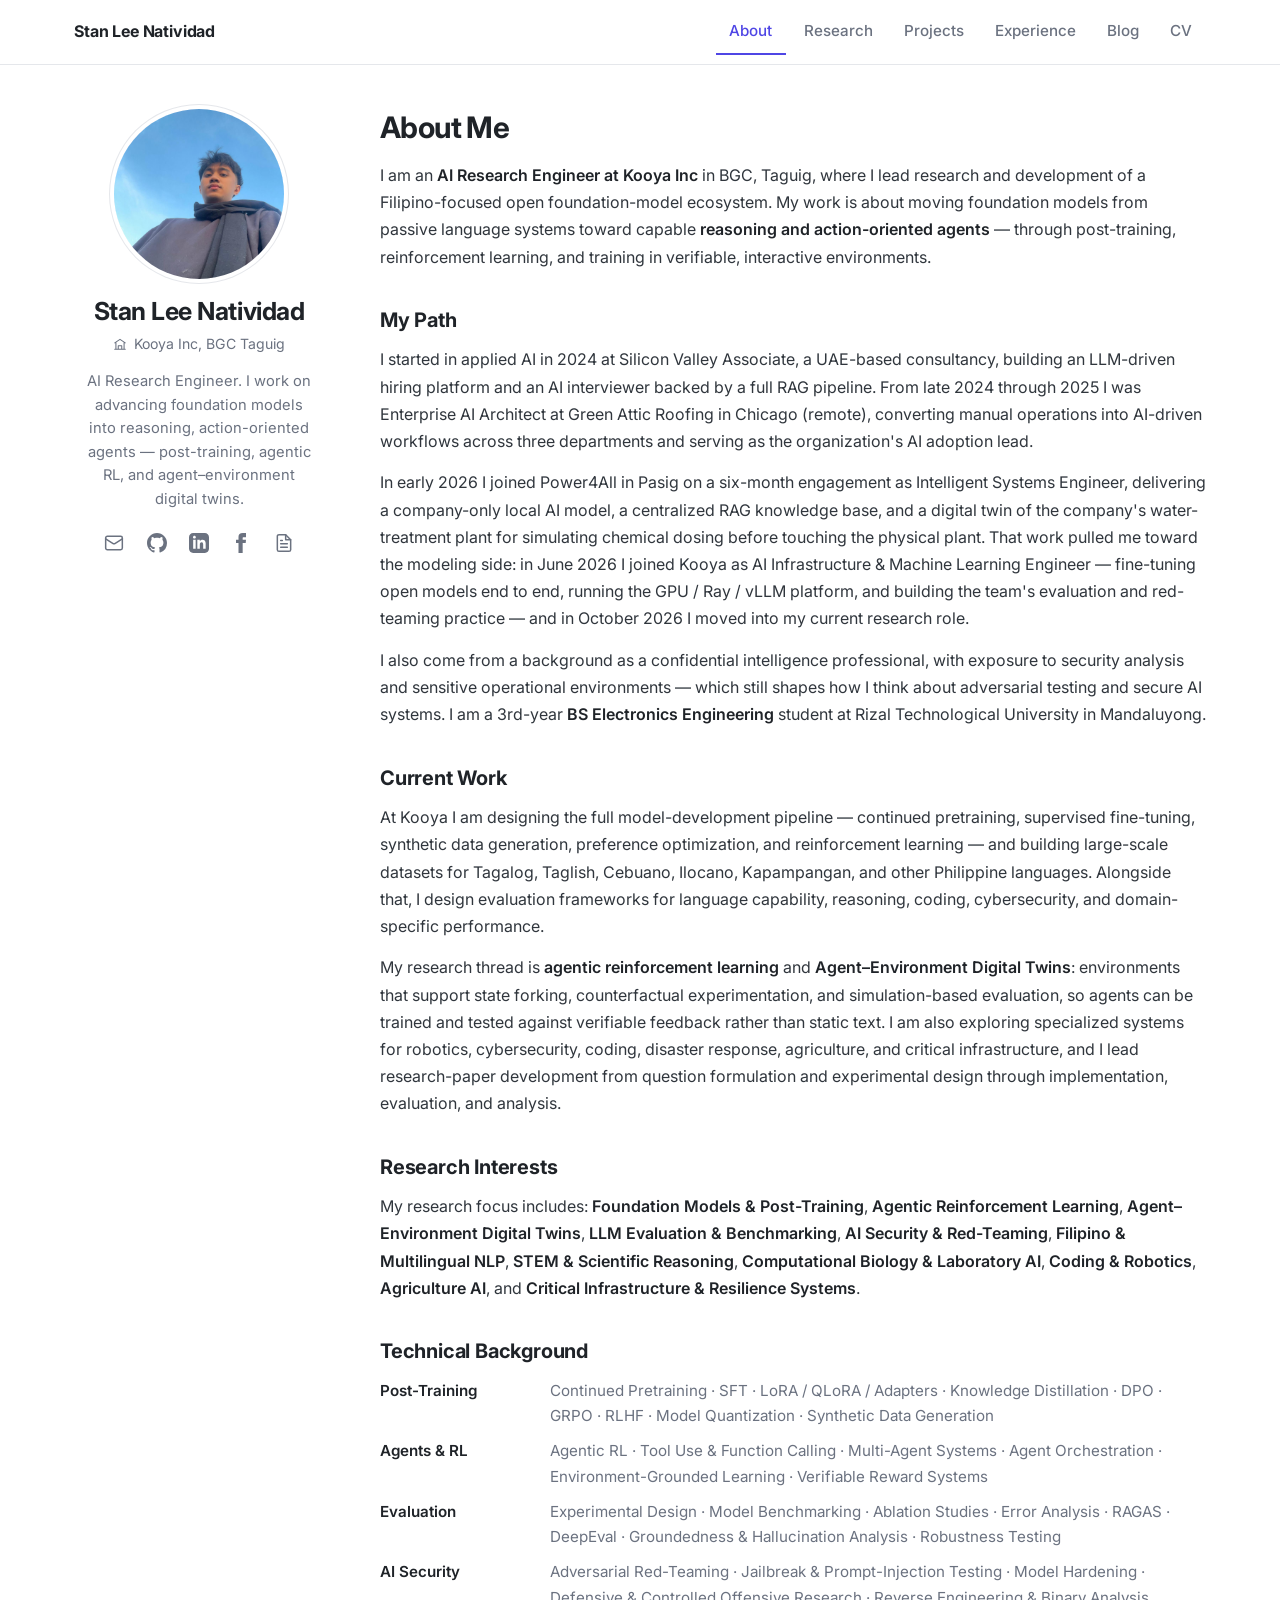
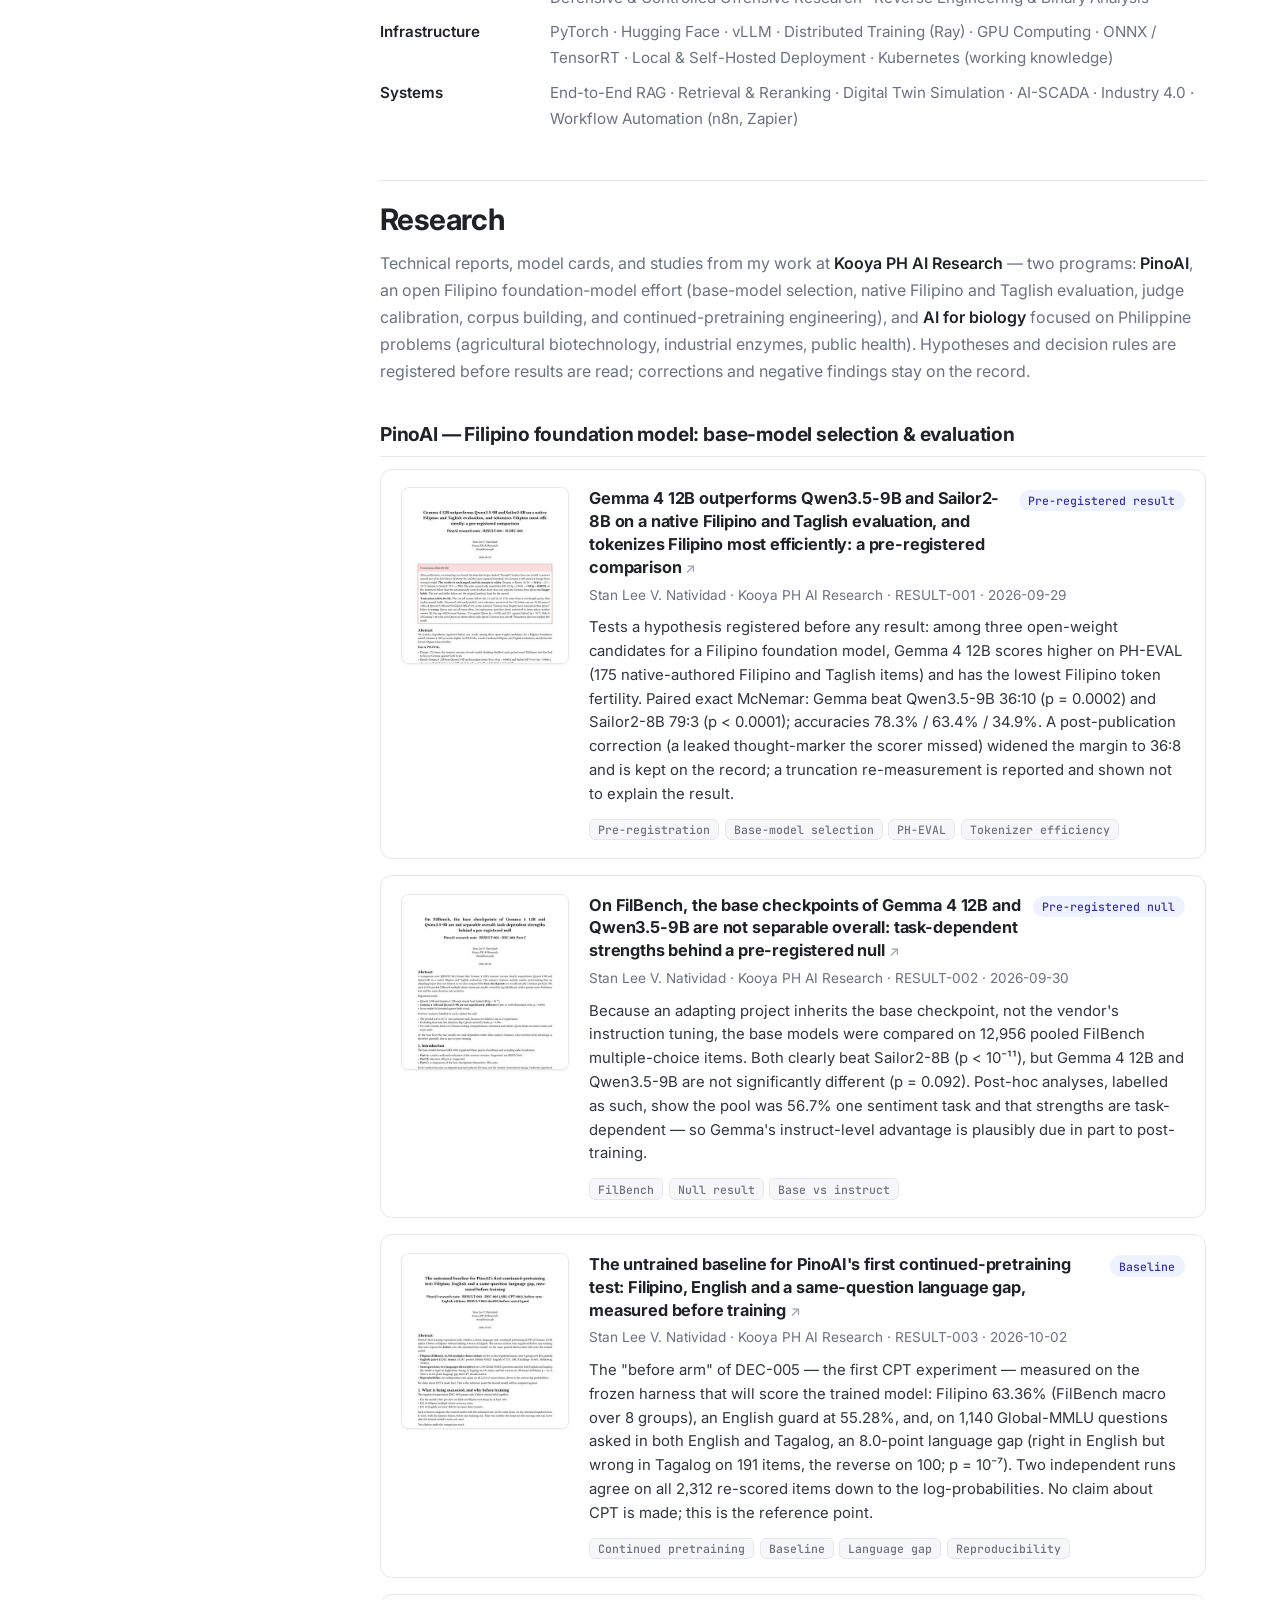
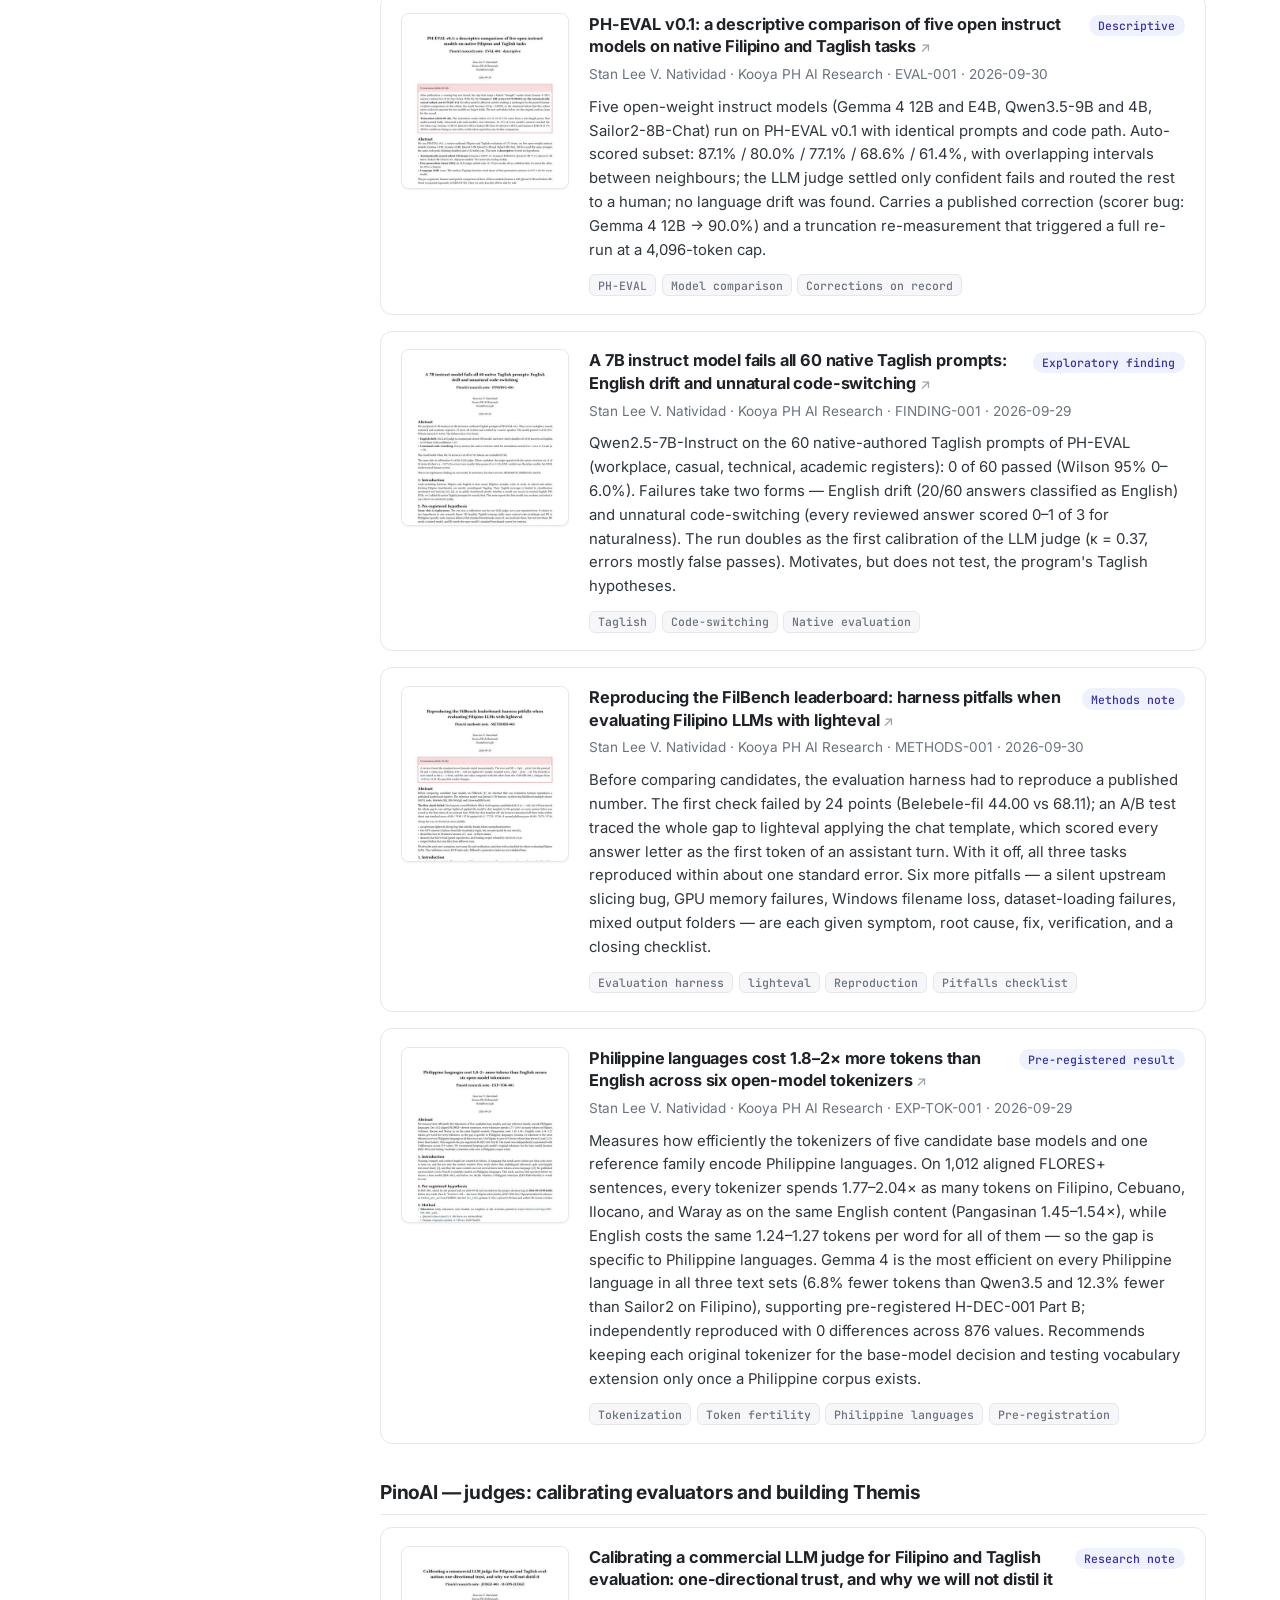
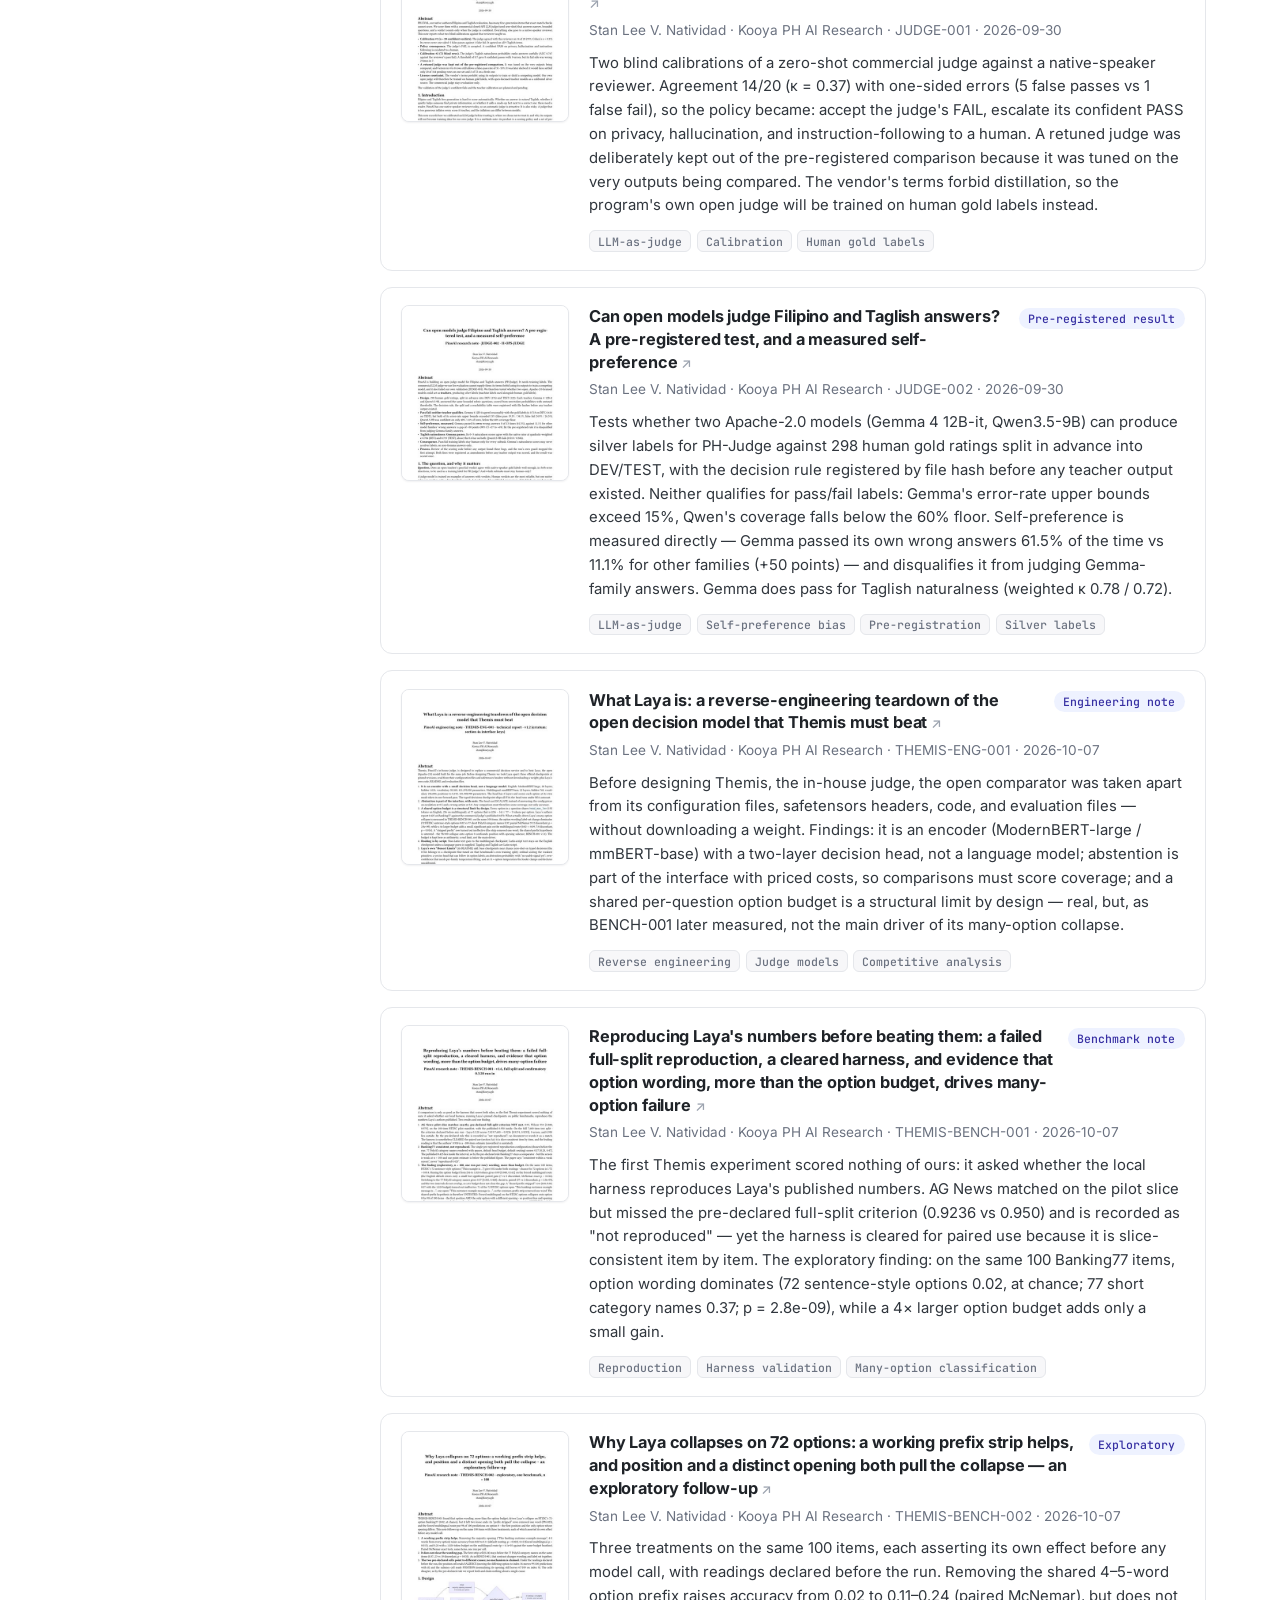
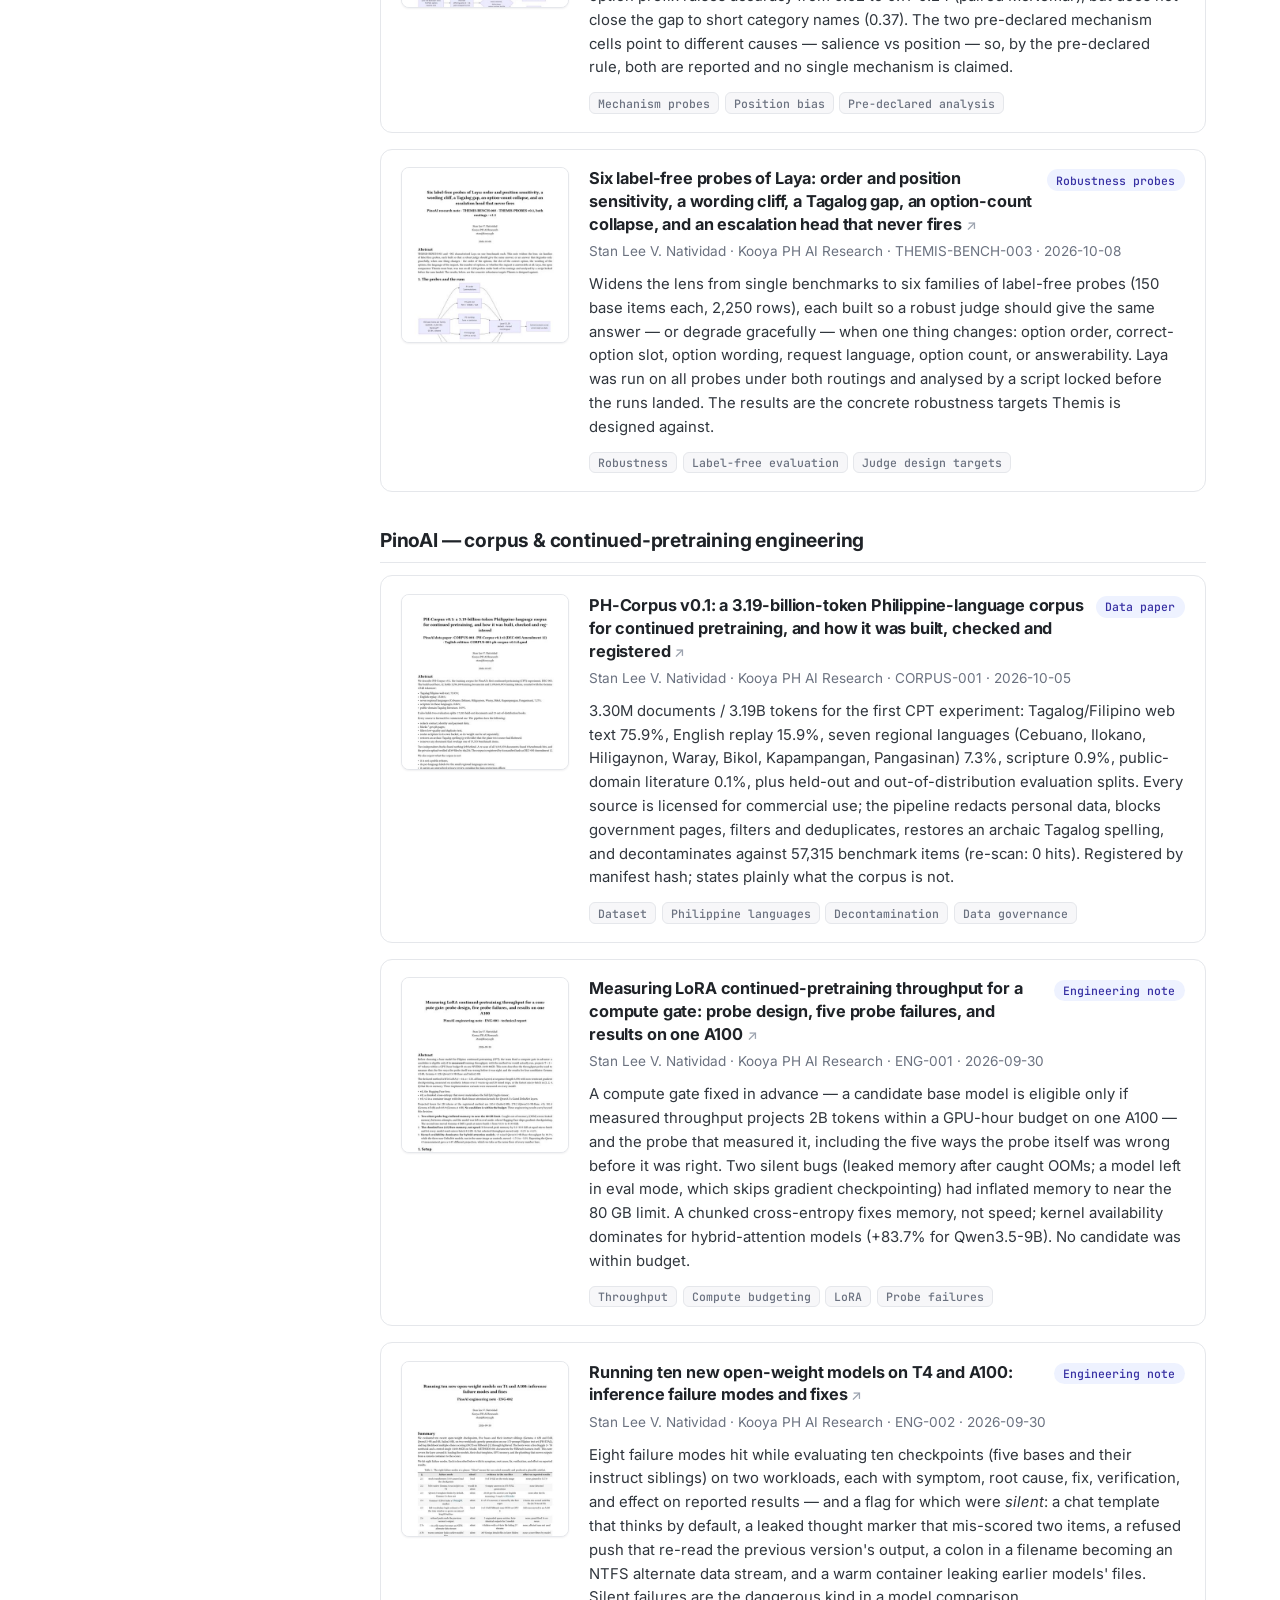
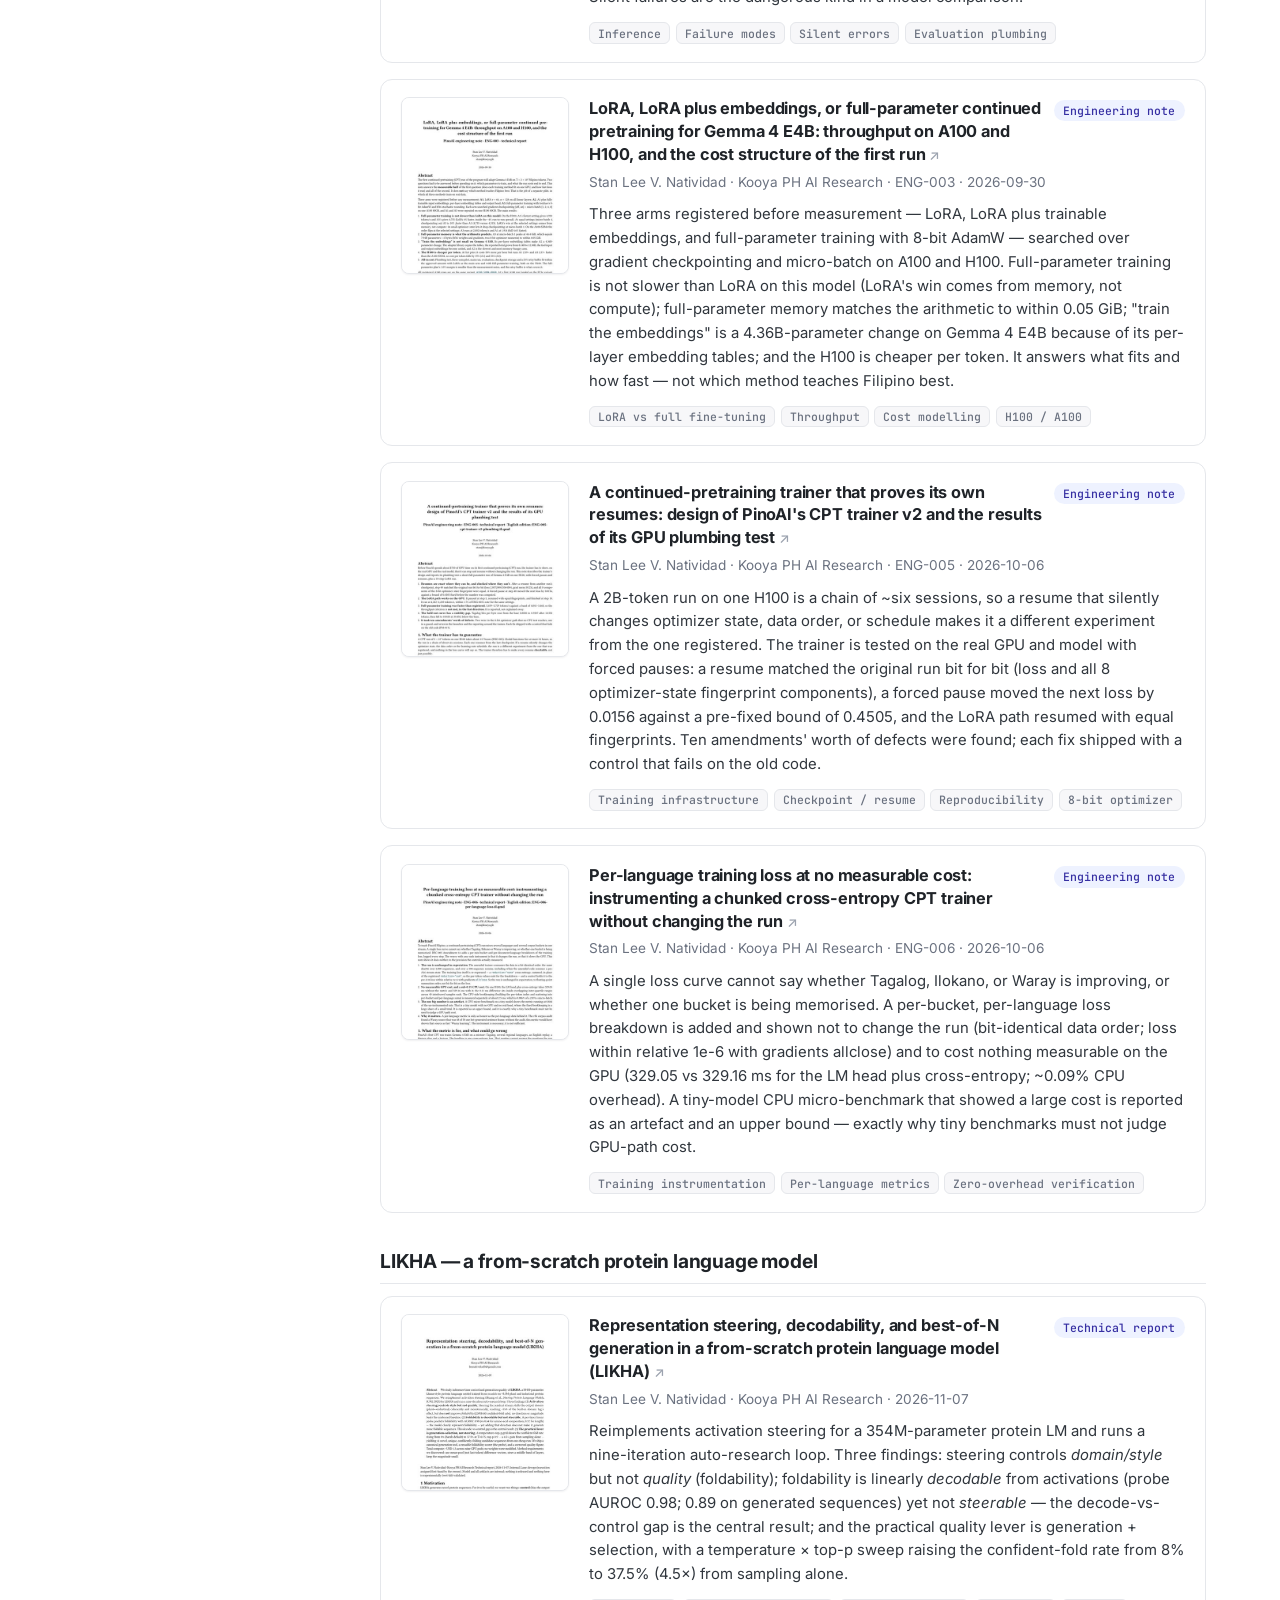
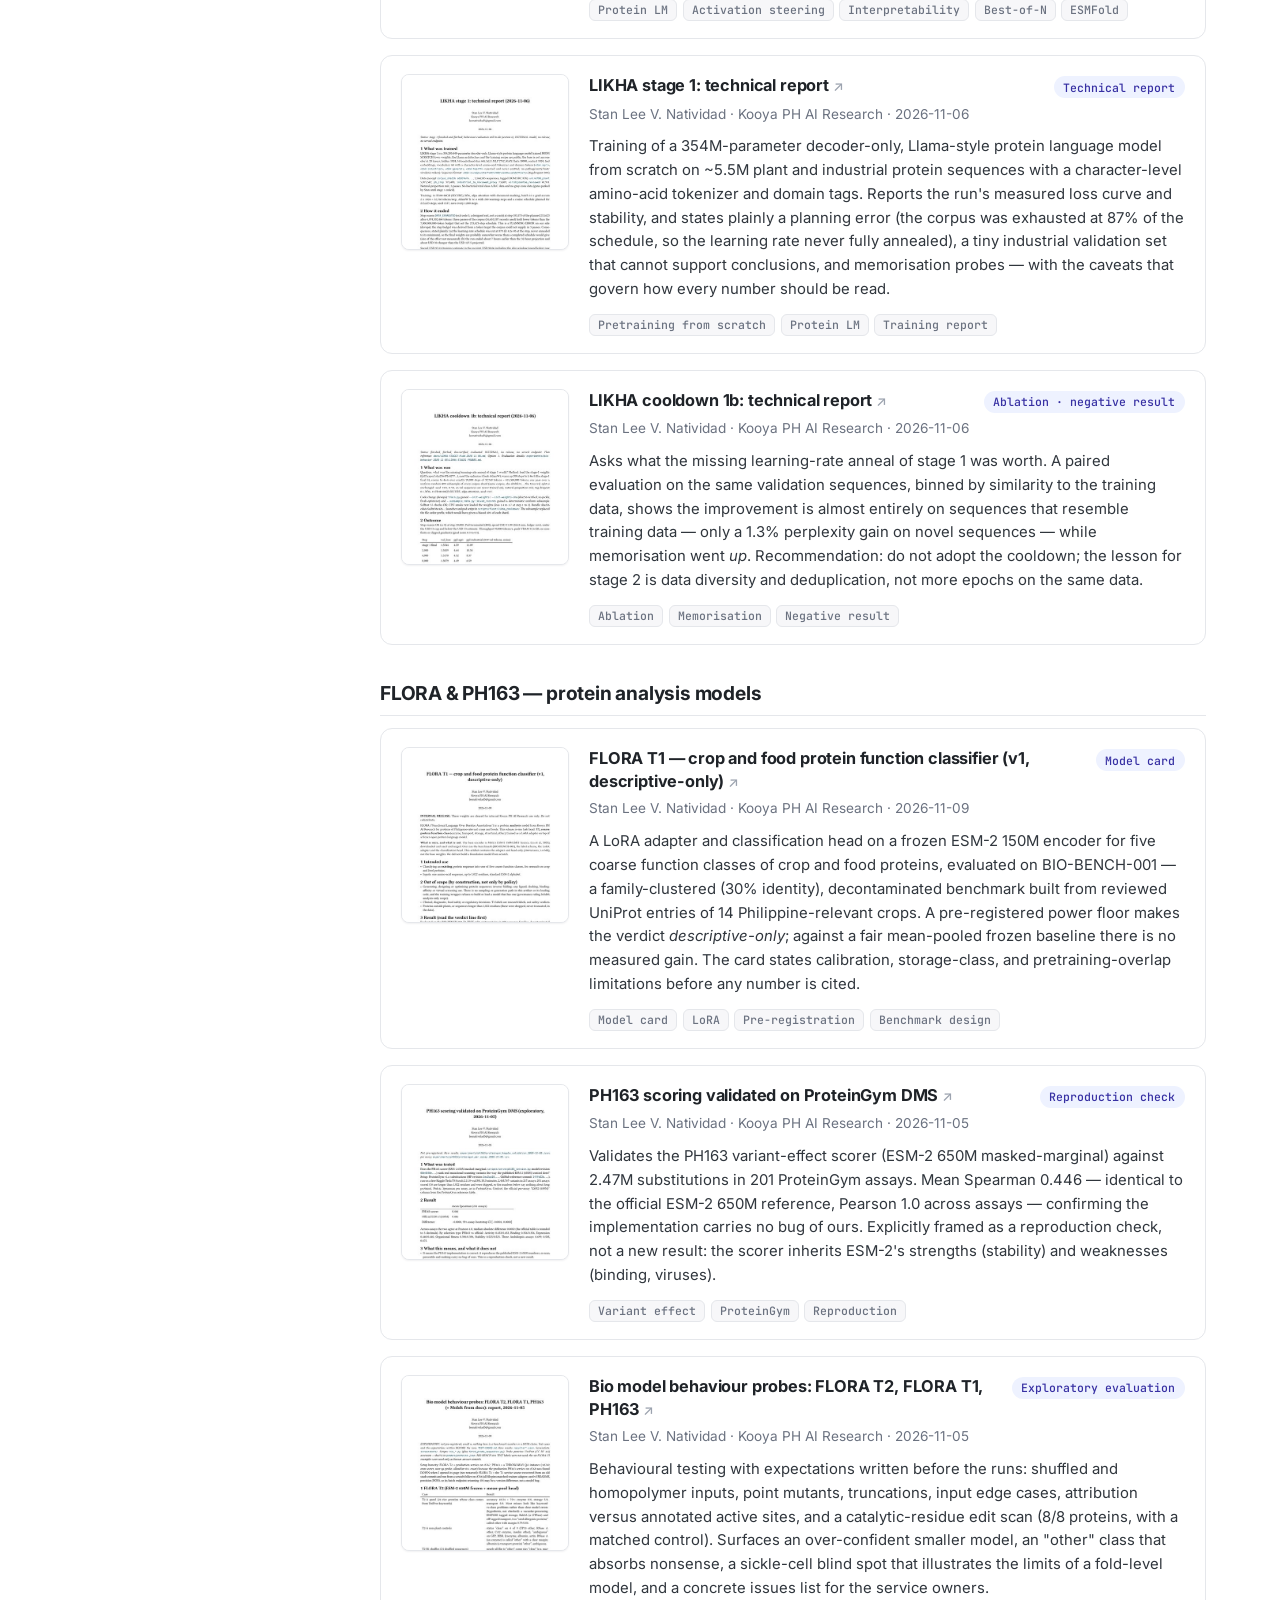
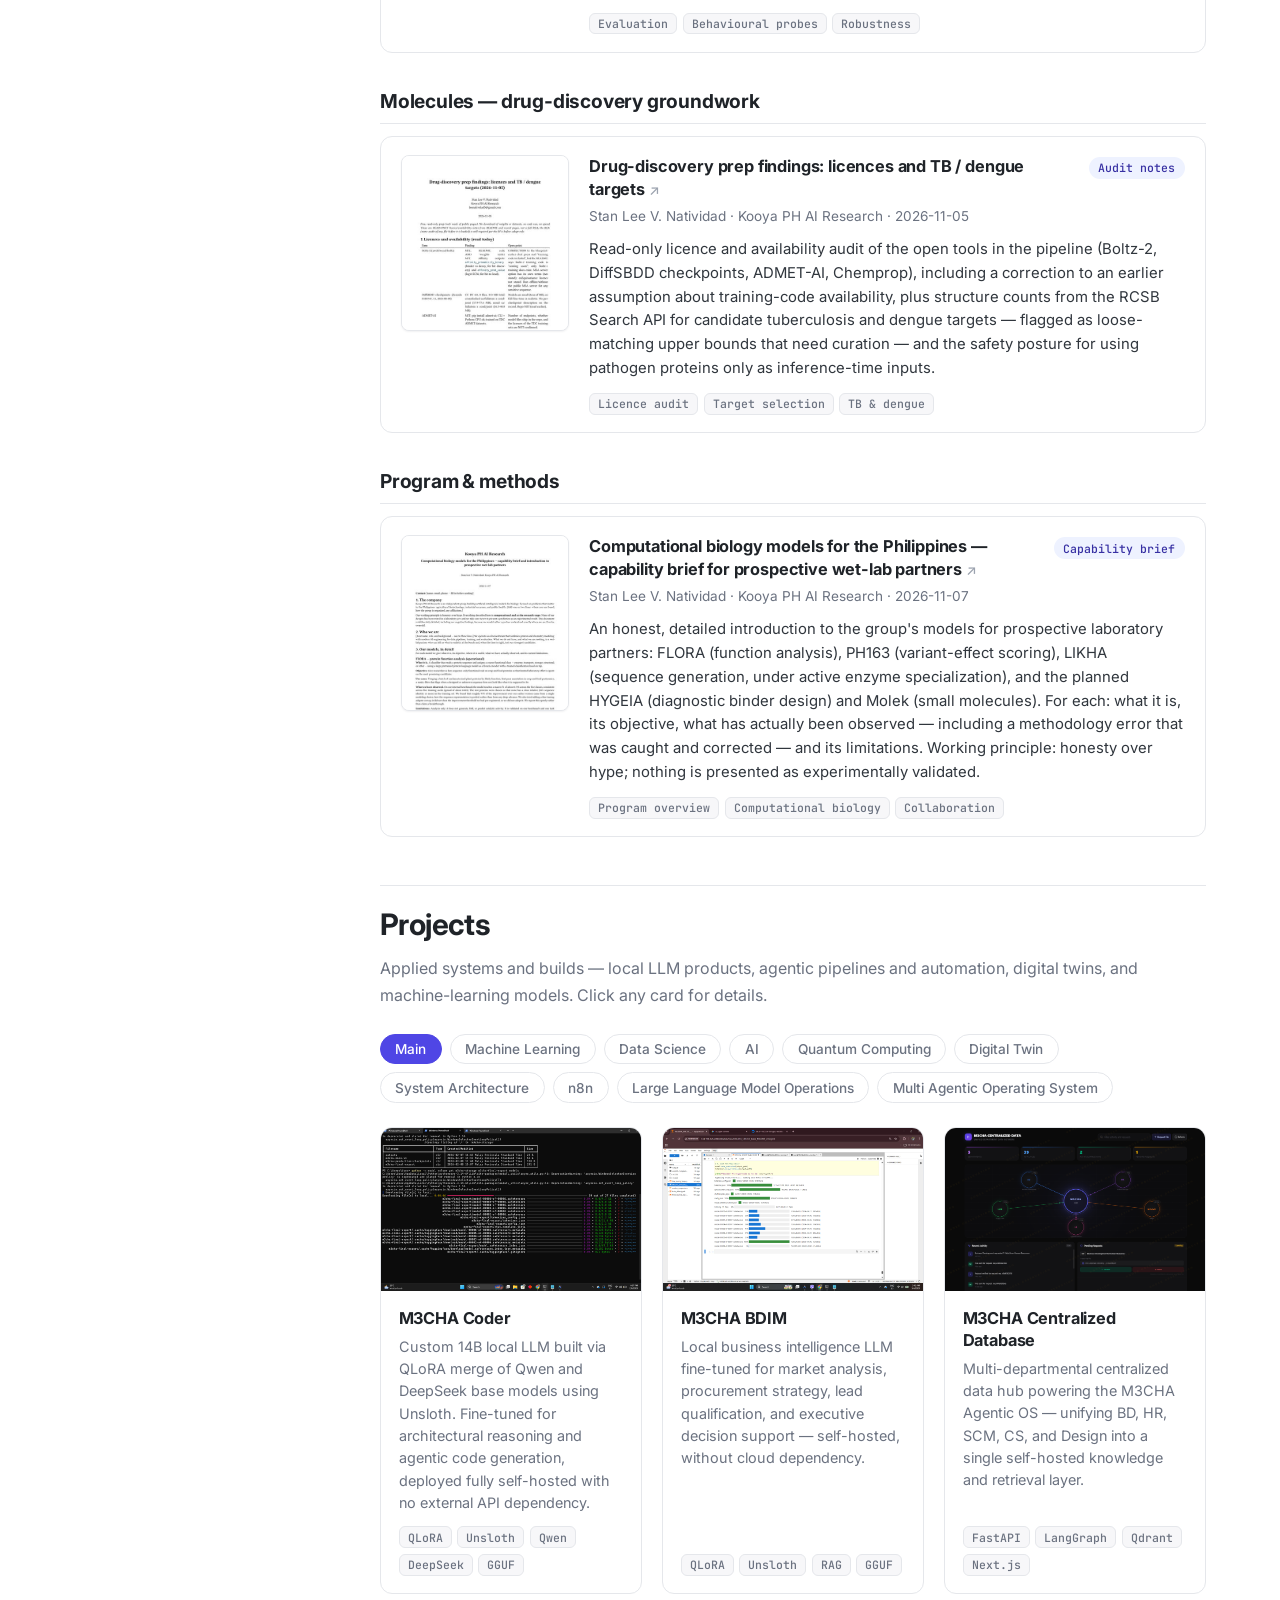
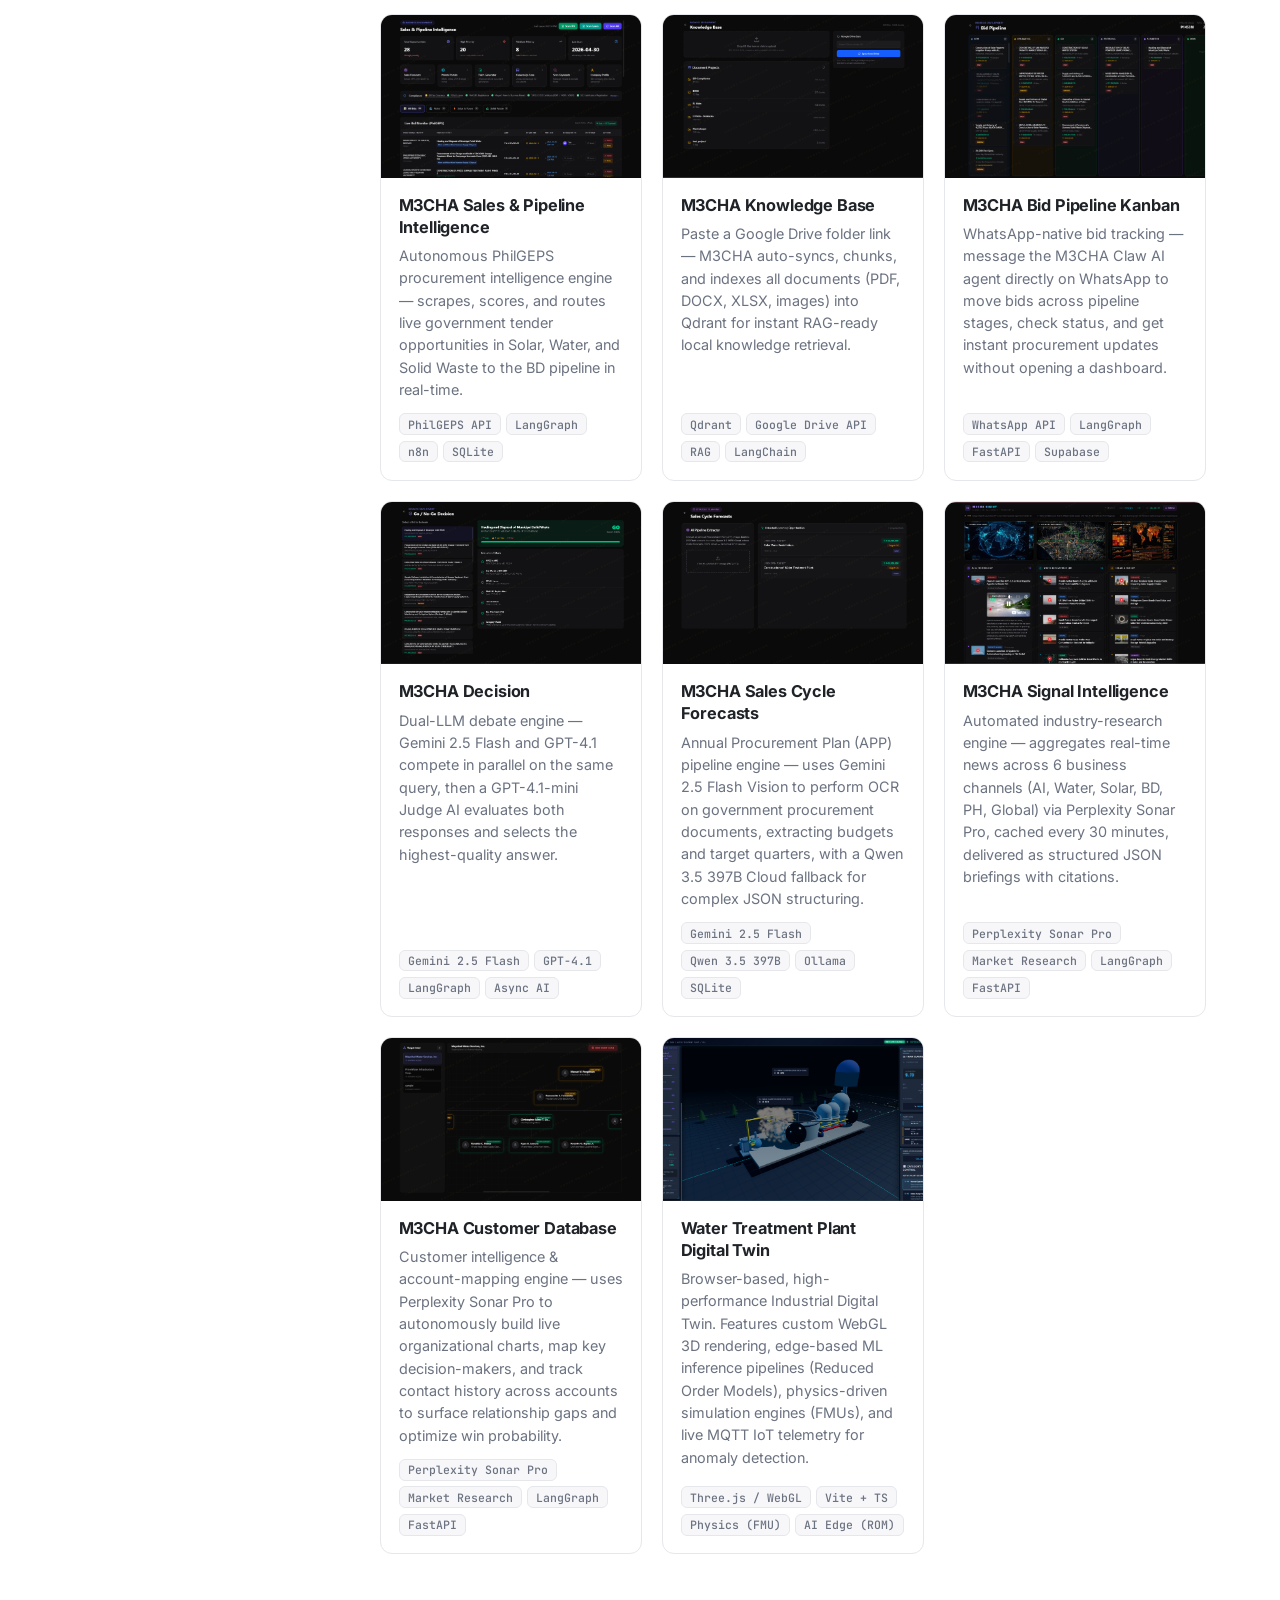
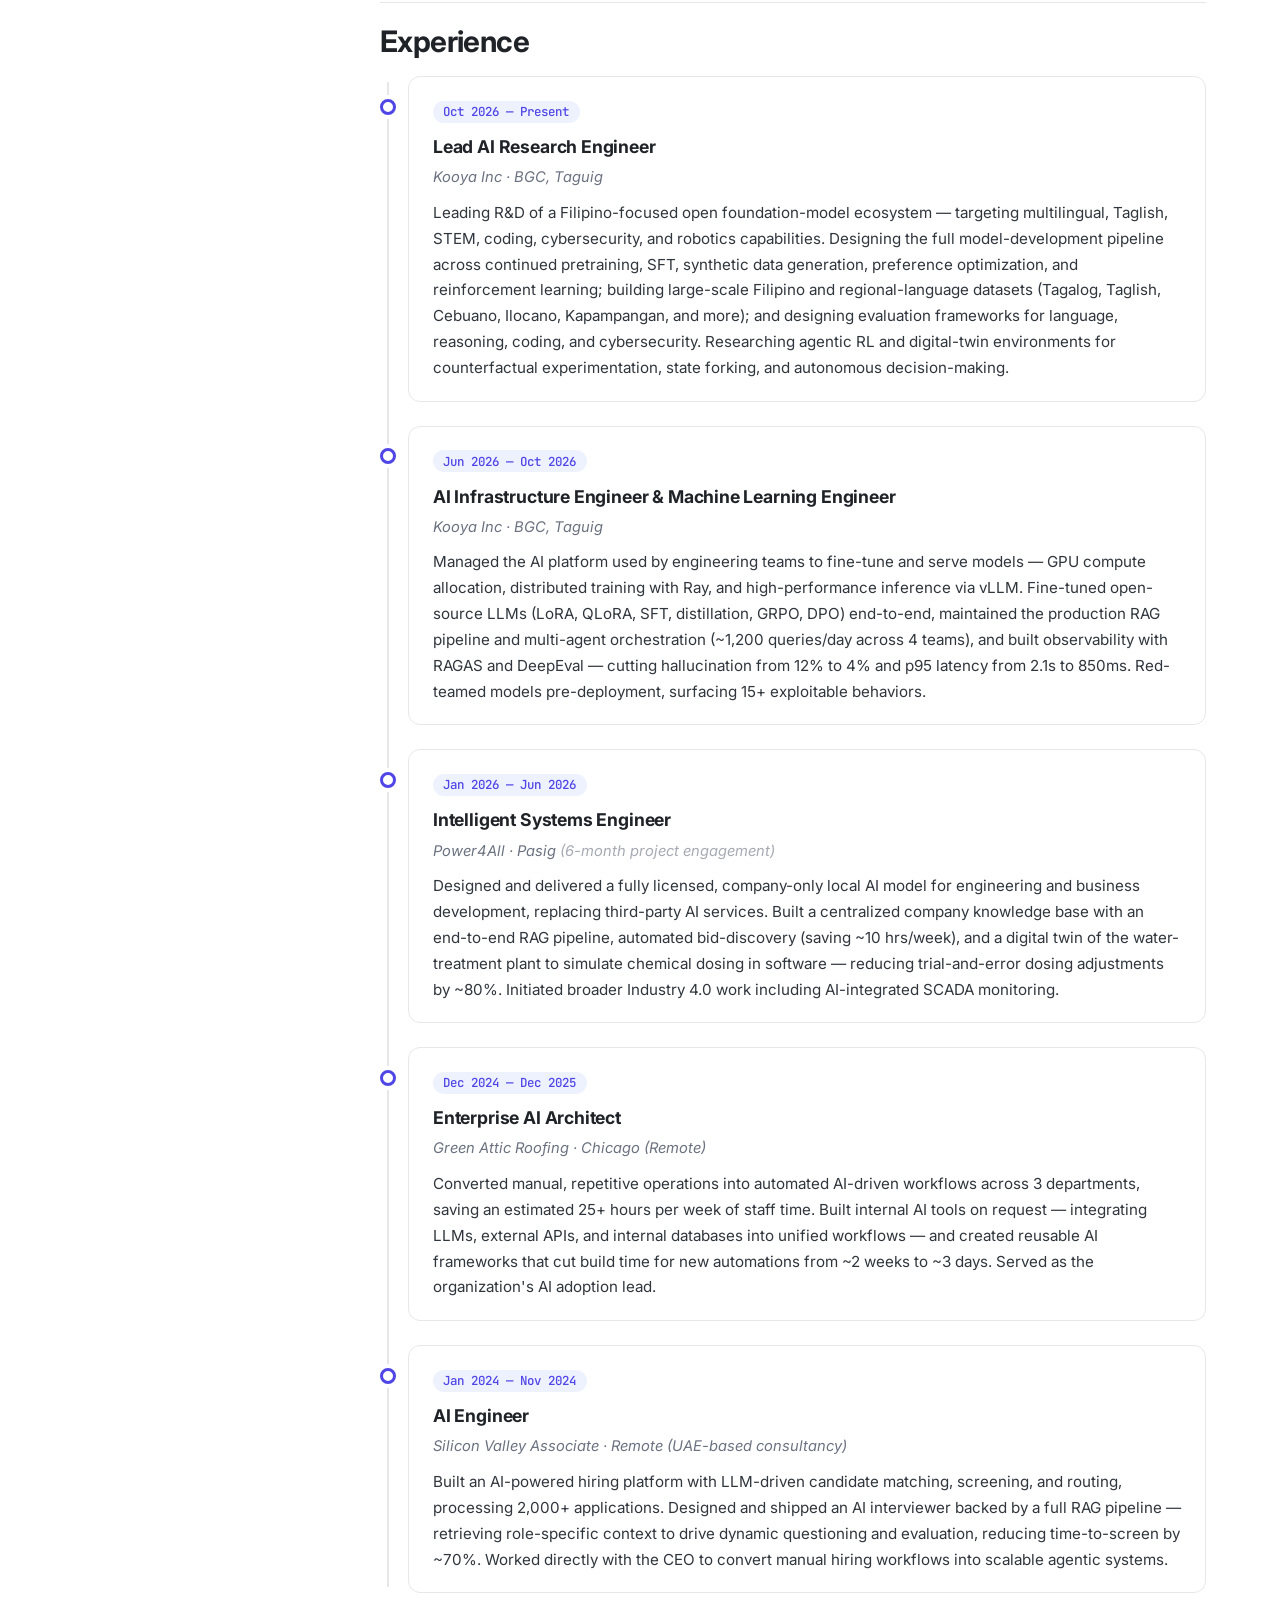
==== commit 00a62e8c: "feat: add EXP-TOK-001 tokenizer study (full paper) to Research Add the complete EXP-TOK-001 note (Ph" ====
--- a/index.html
+++ b/index.html
@@ -167,6 +167,18 @@
                                 <p class="pub-meta">Stan Lee V. Natividad · Kooya PH AI Research · METHODS-001 · 2026-09-30</p>
                                 <p class="pub-abstract">Before comparing candidates, the evaluation harness had to reproduce a published number. The first check failed by 24 points (Belebele-fil 44.00 vs 68.11); an A/B test traced the whole gap to lighteval applying the chat template, which scored every answer letter as the first token of an assistant turn. With it off, all three tasks reproduced within about one standard error. Six more pitfalls — a silent upstream slicing bug, GPU memory failures, Windows filename loss, dataset-loading failures, mixed output folders — are each given symptom, root cause, fix, verification, and a closing checklist.</p>
                                 <ul class="pub-tags"><li>Evaluation harness</li><li>lighteval</li><li>Reproduction</li><li>Pitfalls checklist</li></ul>
+                            </div>
+                        </li>
+                        <li class="pub">
+                            <a class="pub-thumb" href="papers/lm/EXP-TOK-001-tokenizer-study.pdf" target="_blank" rel="noopener noreferrer" aria-label="Open PDF"><img src="papers/thumbs/EXP-TOK-001-tokenizer-study.jpg" alt="First page of EXP-TOK-001" loading="lazy"></a>
+                            <div class="pub-body">
+                                <div class="pub-head">
+                                    <a class="pub-title" href="papers/lm/EXP-TOK-001-tokenizer-study.pdf" target="_blank" rel="noopener noreferrer">Philippine languages cost 1.8–2× more tokens than English across six open-model tokenizers</a>
+                                    <span class="pub-type">Pre-registered result</span>
+                                </div>
+                                <p class="pub-meta">Stan Lee V. Natividad · Kooya PH AI Research · EXP-TOK-001 · 2026-09-29</p>
+                                <p class="pub-abstract">Measures how efficiently the tokenizers of five candidate base models and one reference family encode Philippine languages. On 1,012 aligned FLORES+ sentences, every tokenizer spends 1.77–2.04× as many tokens on Filipino, Cebuano, Ilocano, and Waray as on the same English content (Pangasinan 1.45–1.54×), while English costs the same 1.24–1.27 tokens per word for all of them — so the gap is specific to Philippine languages. Gemma 4 is the most efficient on every Philippine language in all three text sets (6.8% fewer tokens than Qwen3.5 and 12.3% fewer than Sailor2 on Filipino), supporting pre-registered H-DEC-001 Part B; independently reproduced with 0 differences across 876 values. Recommends keeping each original tokenizer for the base-model decision and testing vocabulary extension only once a Philippine corpus exists.</p>
+                                <ul class="pub-tags"><li>Tokenization</li><li>Token fertility</li><li>Philippine languages</li><li>Pre-registration</li></ul>
                             </div>
                         </li>
                     </ul>
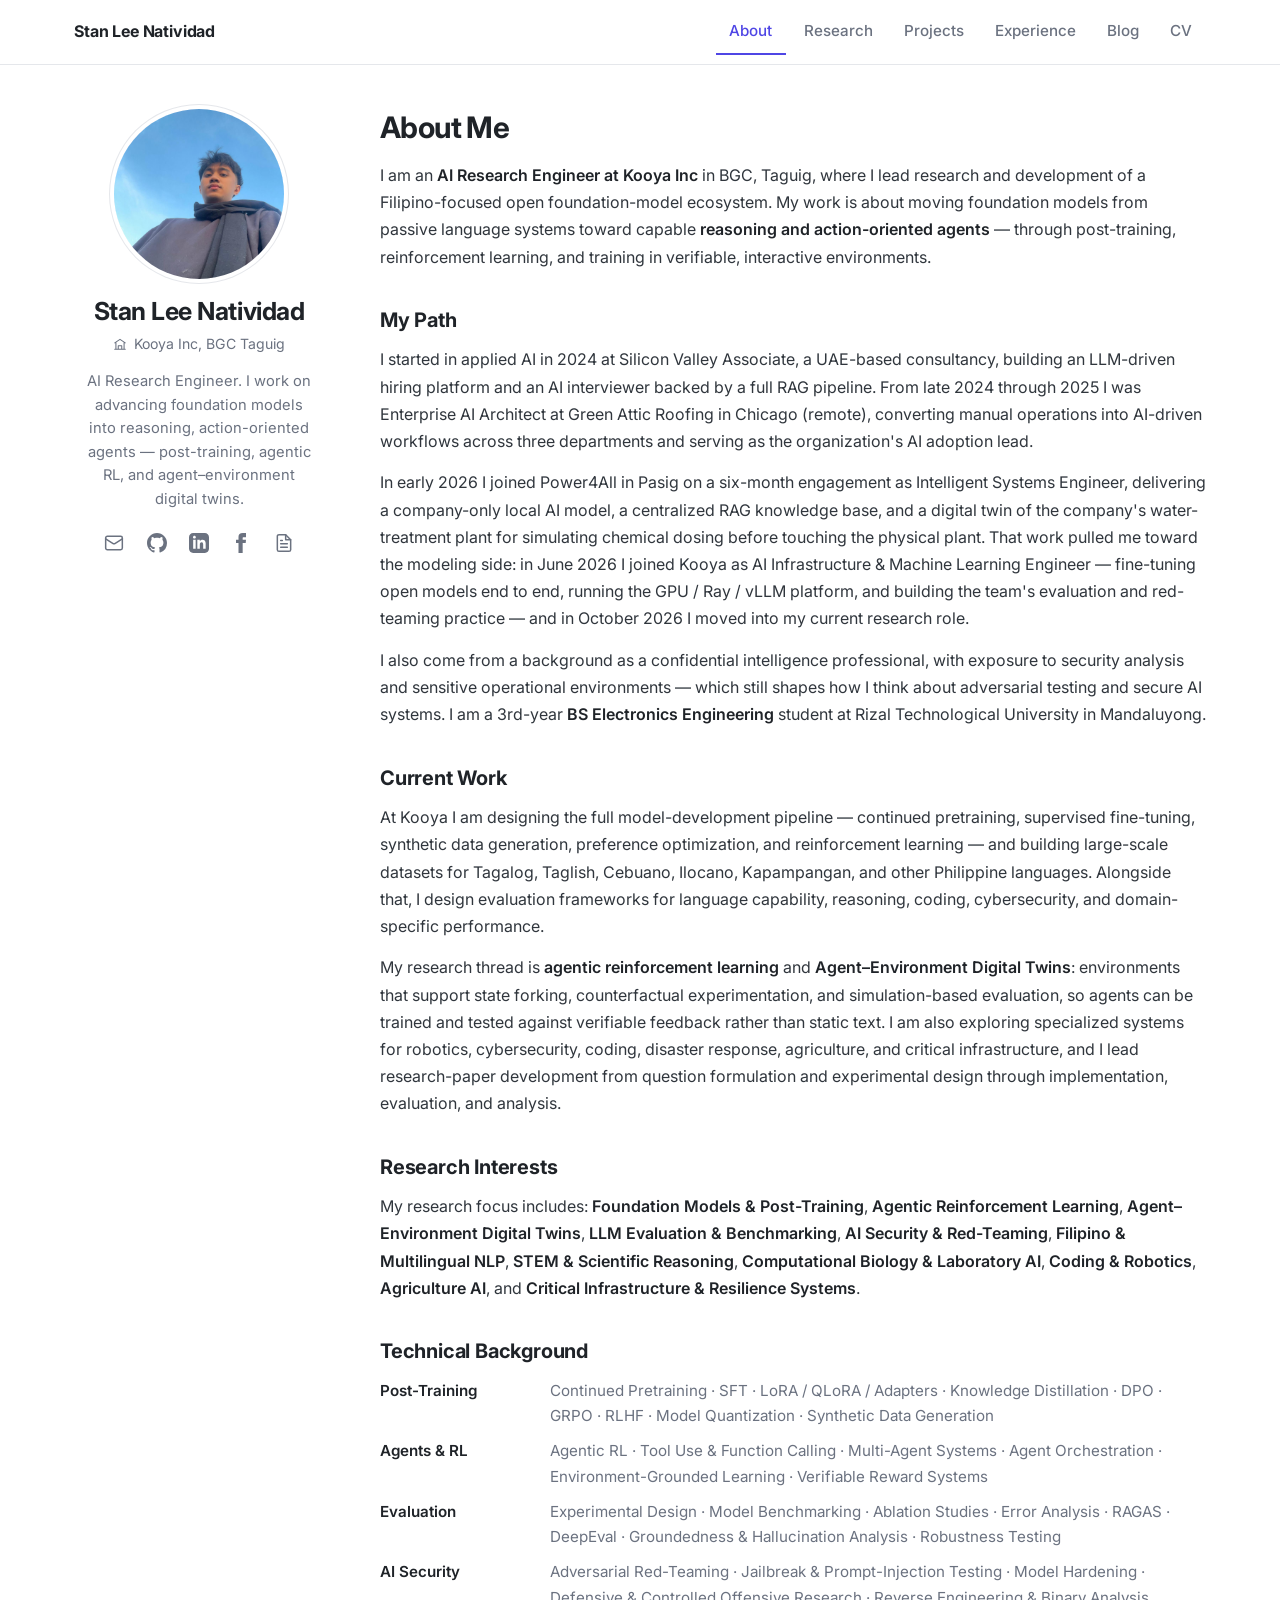
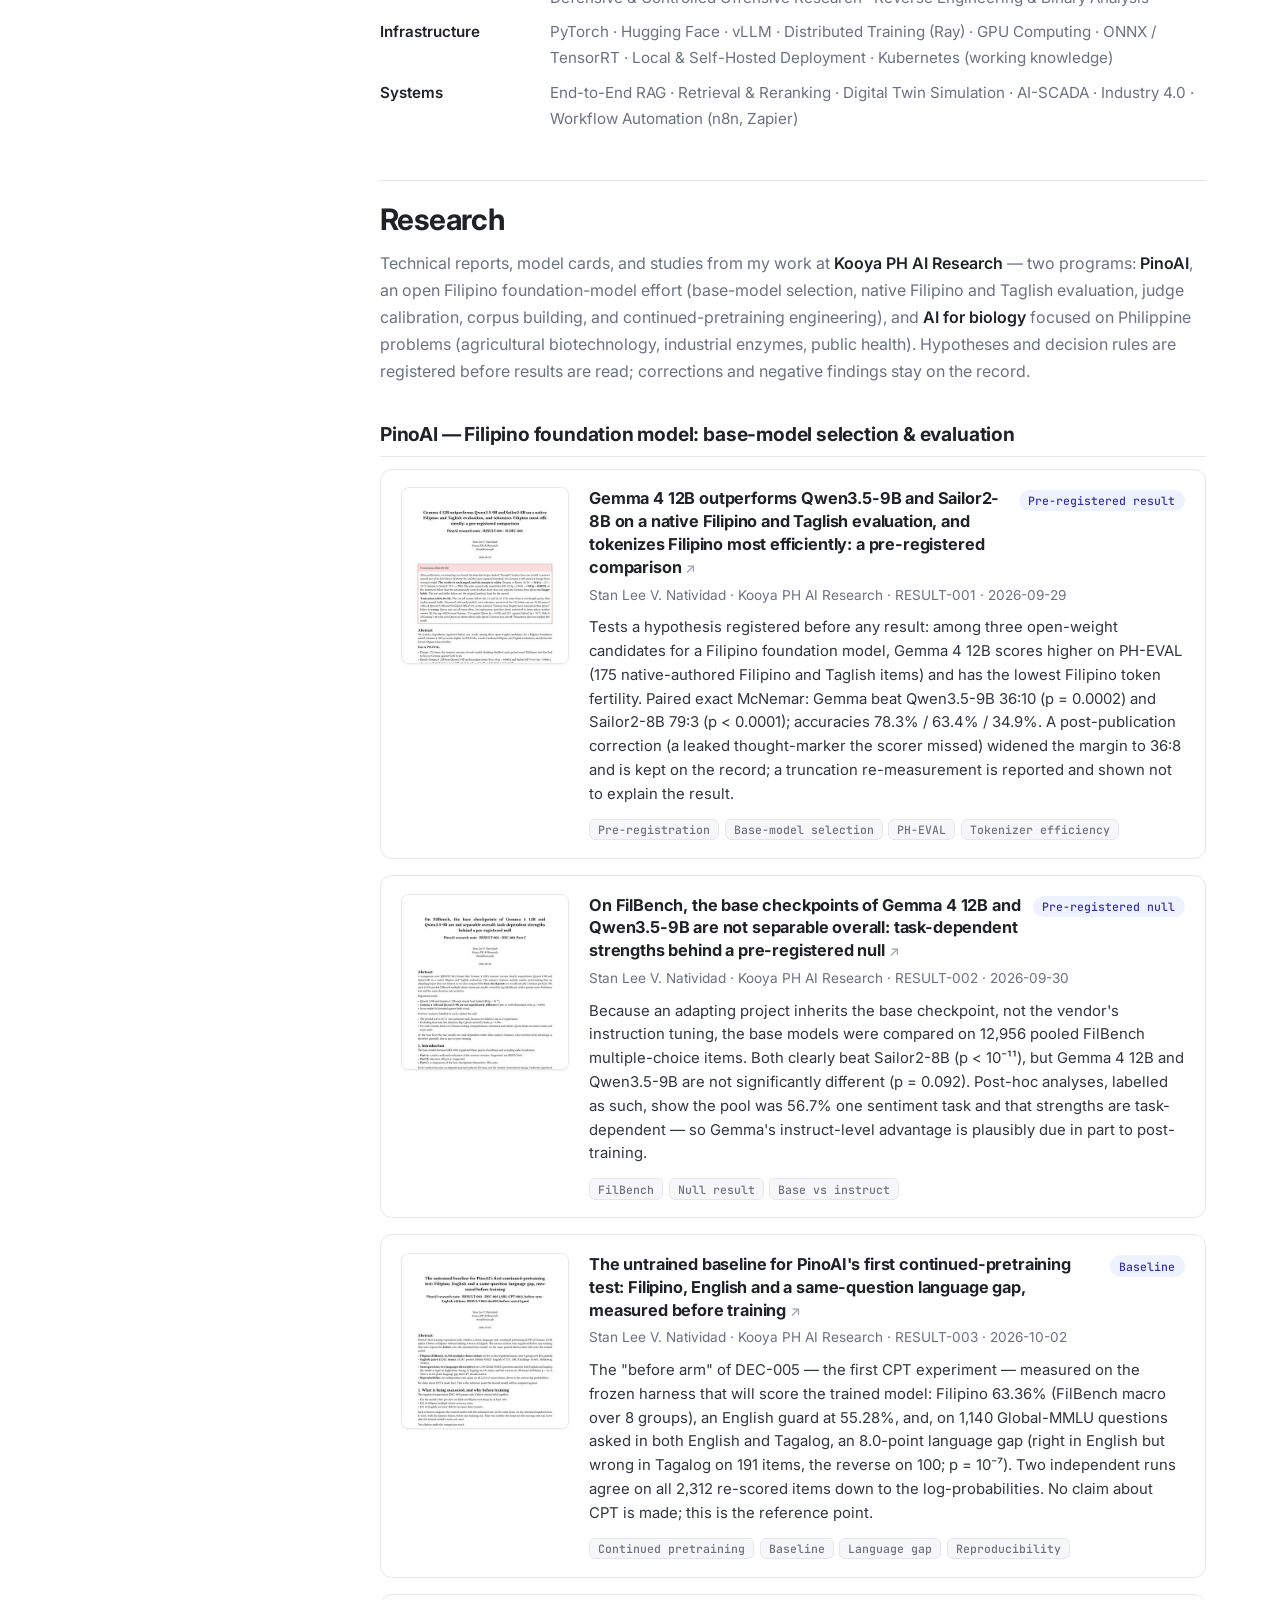
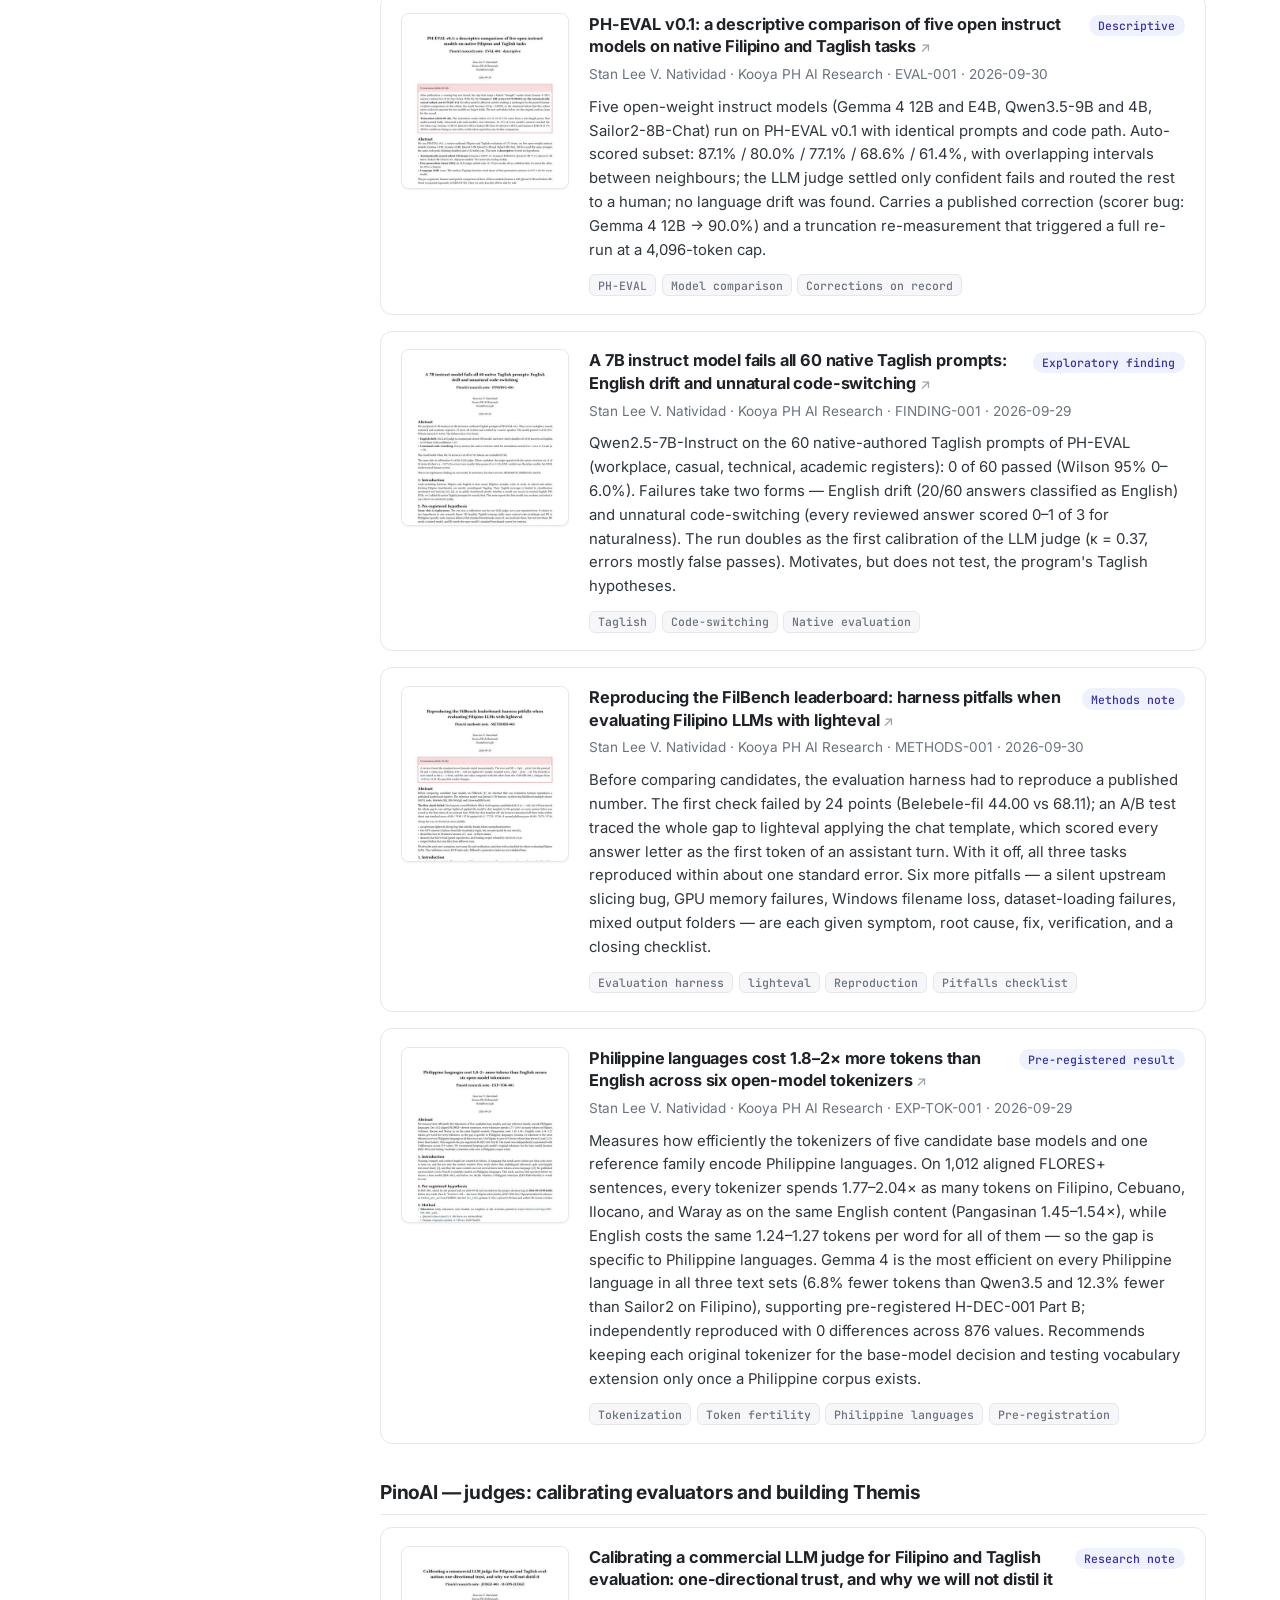
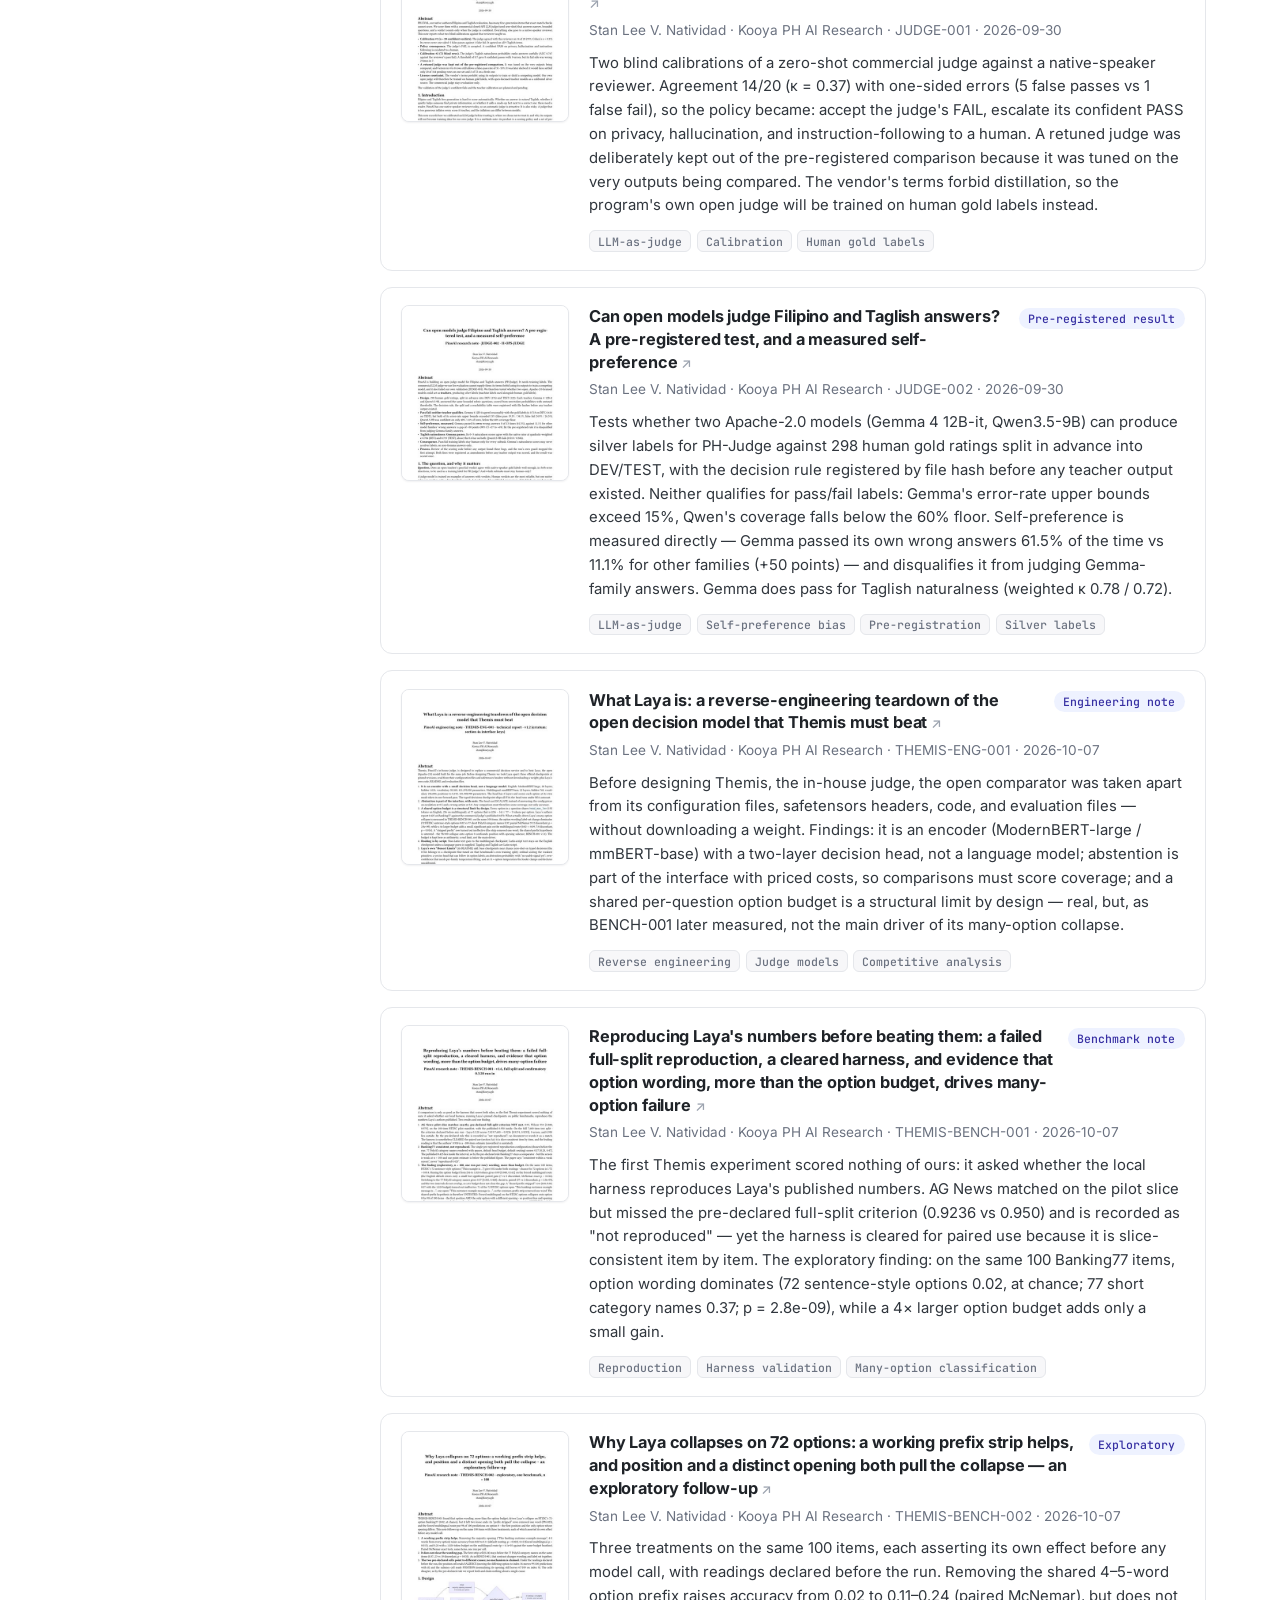
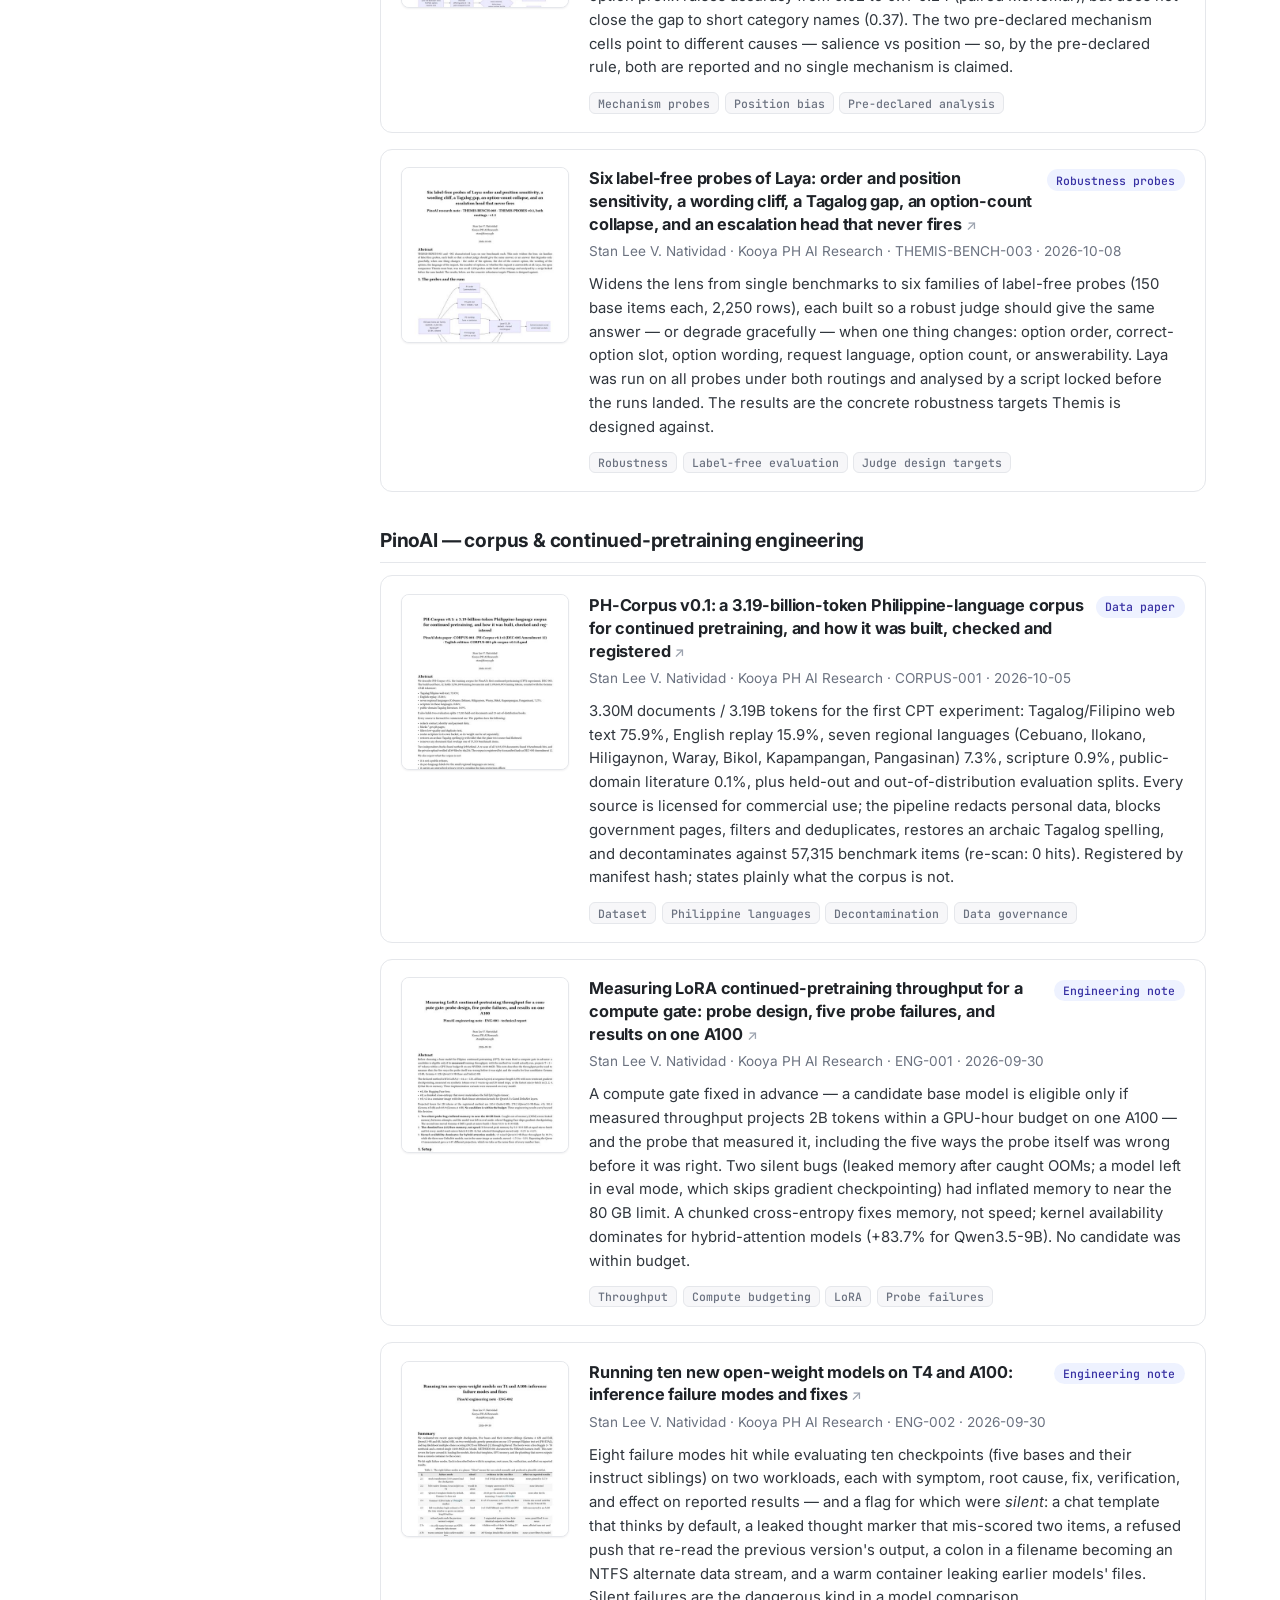
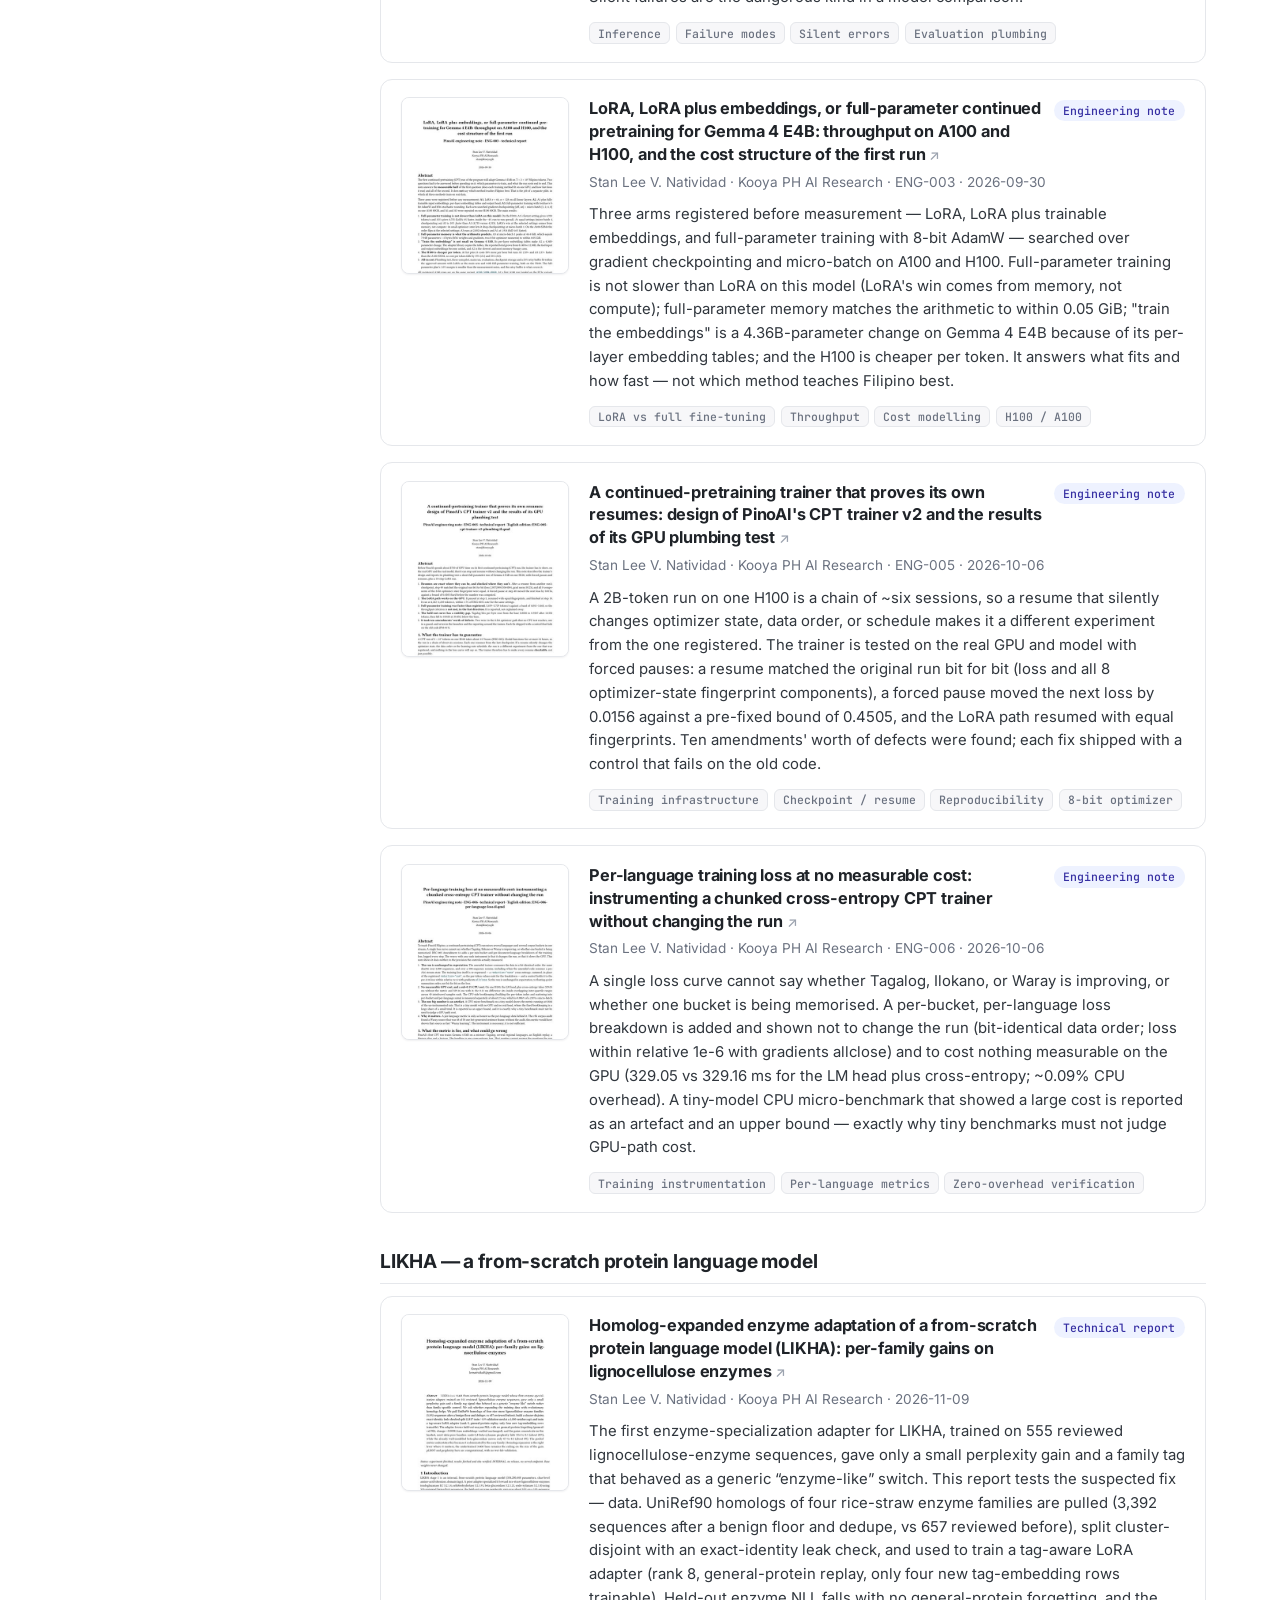
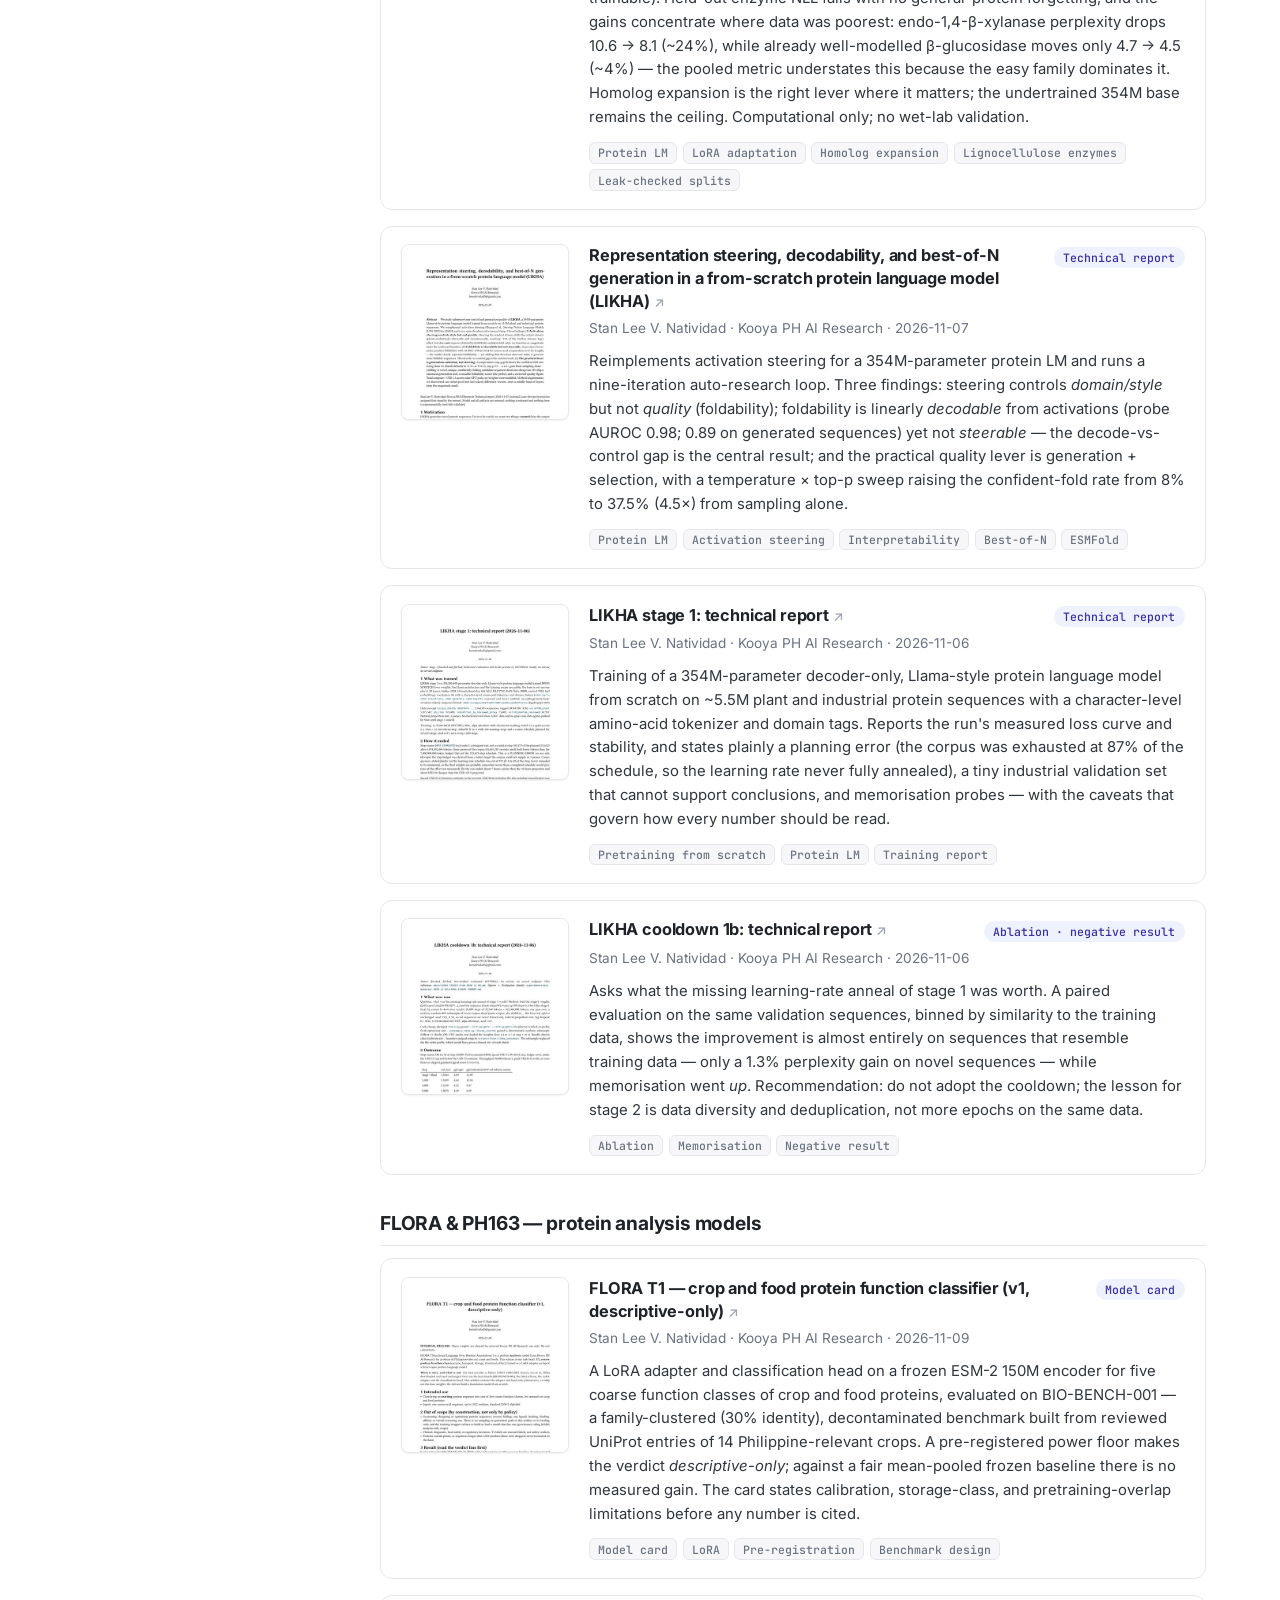
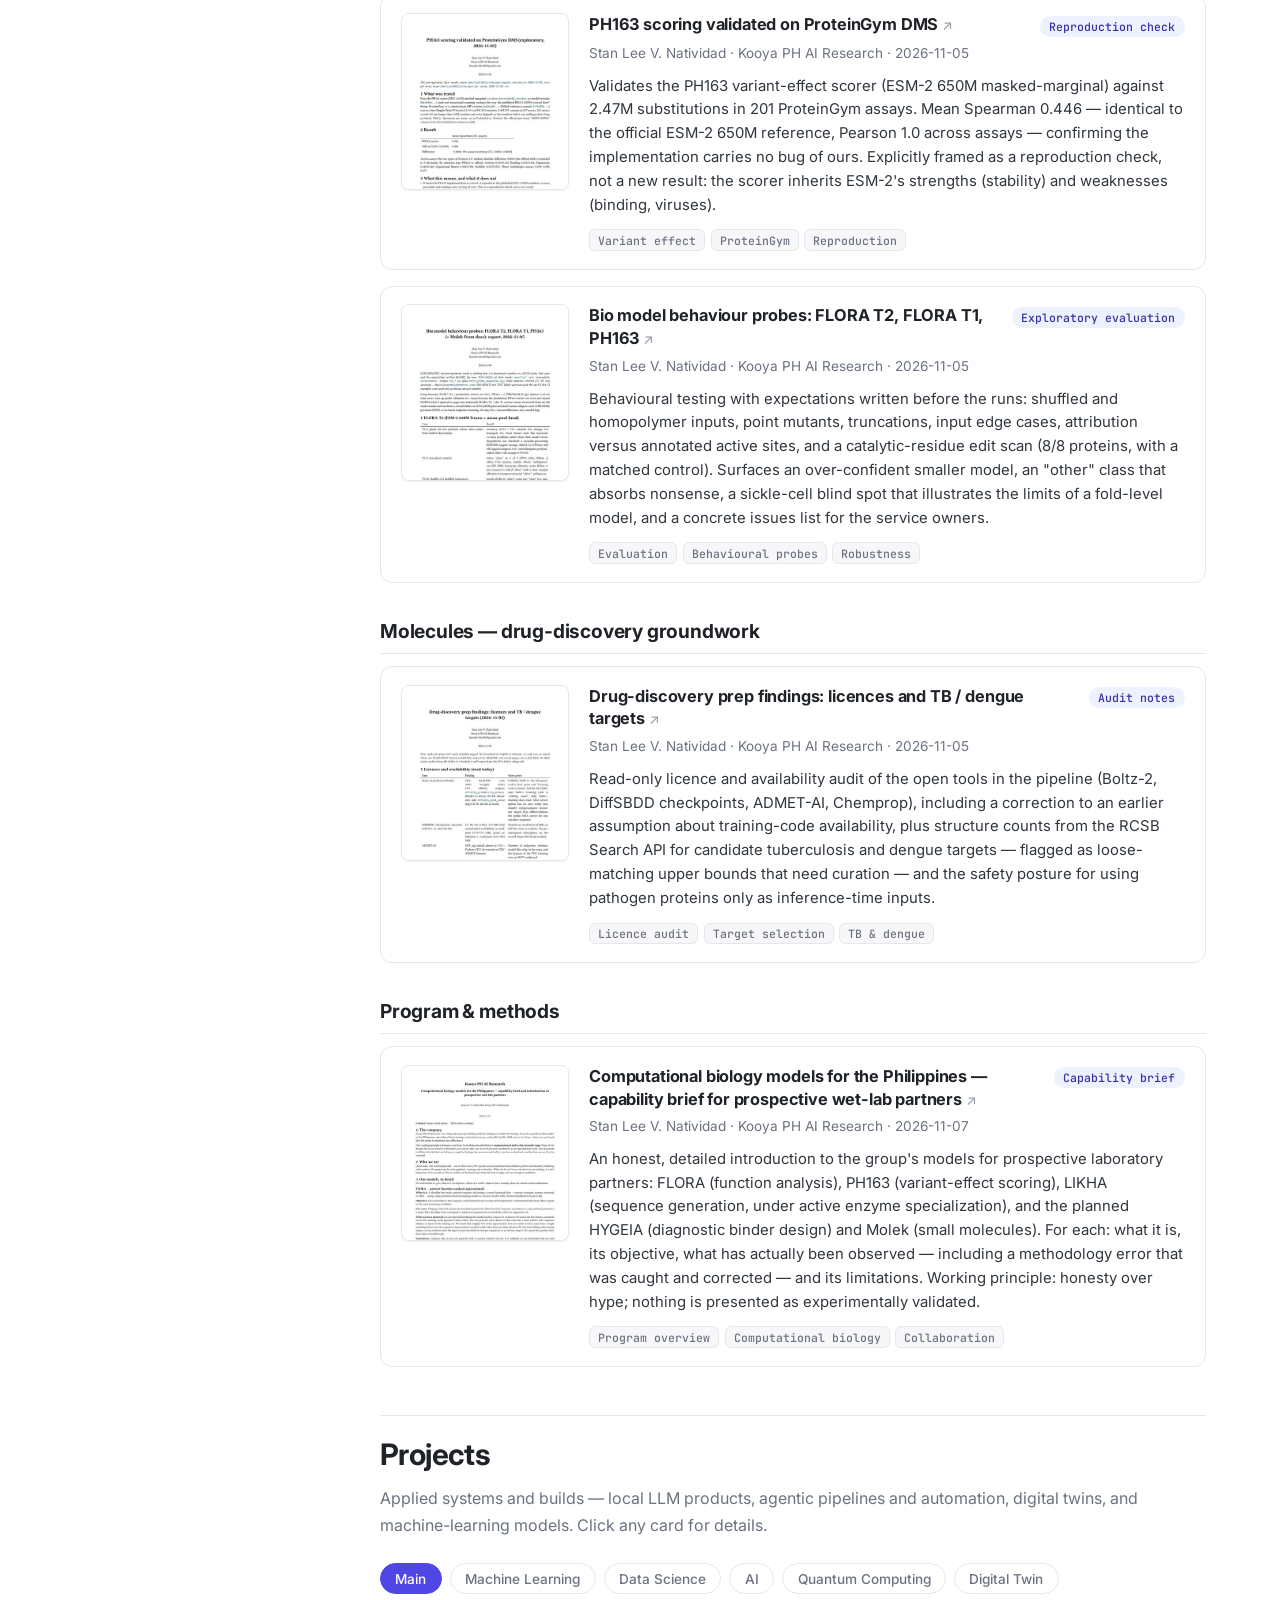
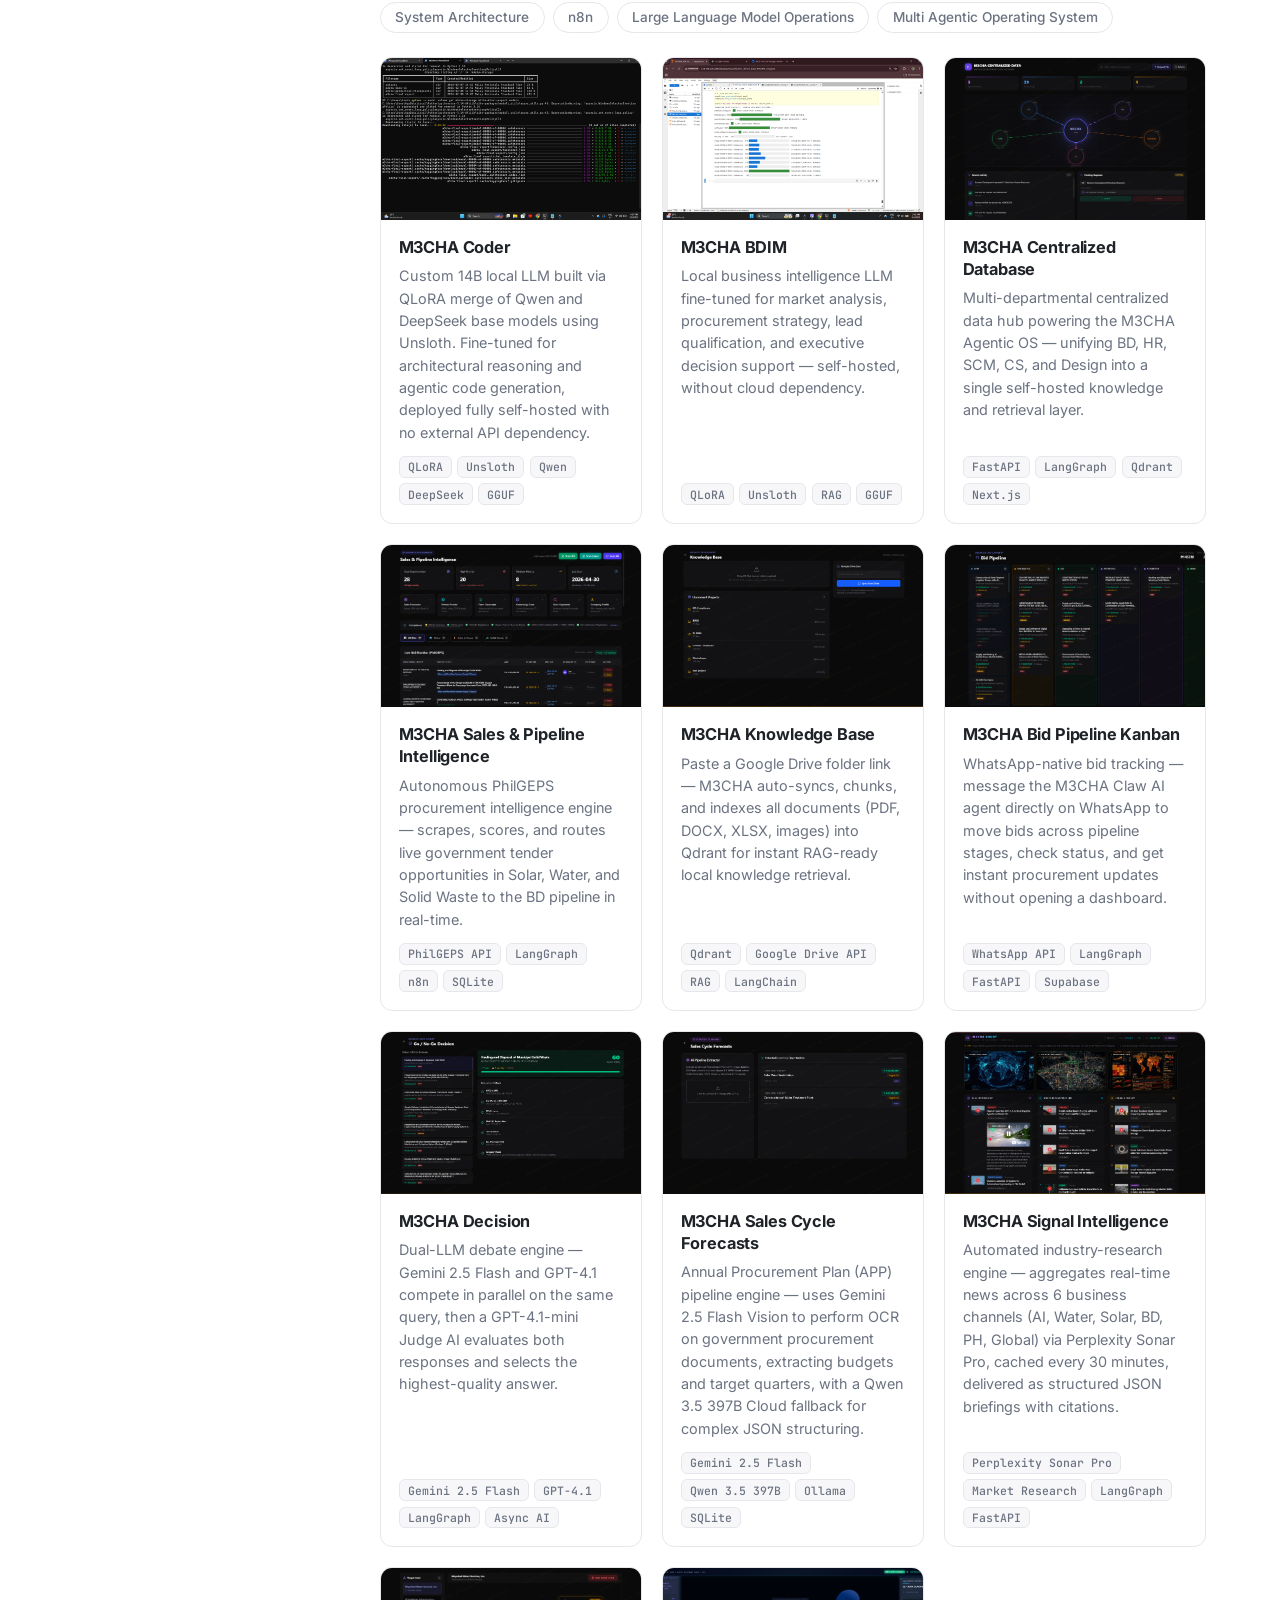
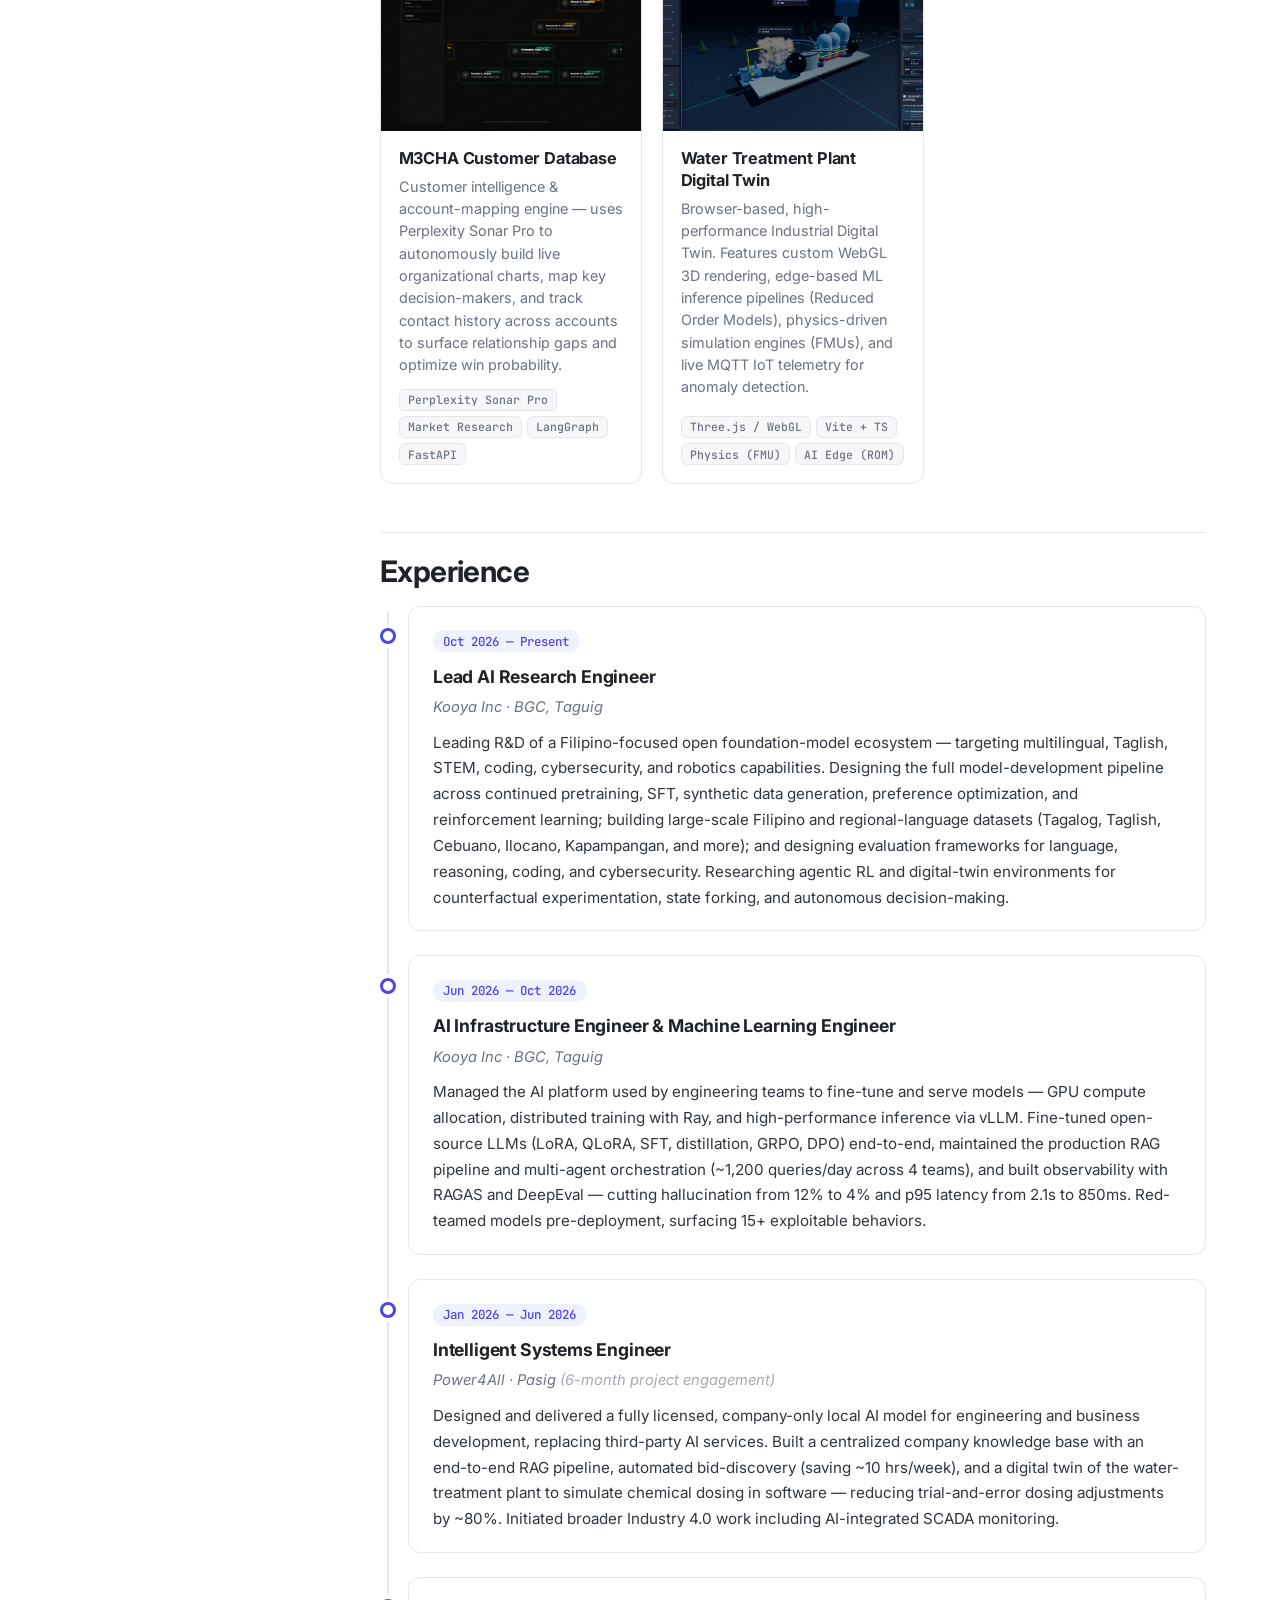
==== commit c1571020: "feat: add LIKHA homolog-expanded enzyme adaptation report Add LIKHA-ENZYME-HOMOLOG-LORA-2026-11-09 (" ====
--- a/index.html
+++ b/index.html
@@ -337,6 +337,18 @@
 
                     <h3>LIKHA — a from-scratch protein language model</h3>
                     <ul class="pub-list">
+                        <li class="pub">
+                            <a class="pub-thumb" href="papers/LIKHA-ENZYME-HOMOLOG-LORA-2026-11-09.pdf" target="_blank" rel="noopener noreferrer" aria-label="Open PDF"><img src="papers/thumbs/LIKHA-ENZYME-HOMOLOG-LORA-2026-11-09.jpg" alt="First page of LIKHA enzyme homolog LoRA report" loading="lazy"></a>
+                            <div class="pub-body">
+                                <div class="pub-head">
+                                    <a class="pub-title" href="papers/LIKHA-ENZYME-HOMOLOG-LORA-2026-11-09.pdf" target="_blank" rel="noopener noreferrer">Homolog-expanded enzyme adaptation of a from-scratch protein language model (LIKHA): per-family gains on lignocellulose enzymes</a>
+                                    <span class="pub-type">Technical report</span>
+                                </div>
+                                <p class="pub-meta">Stan Lee V. Natividad · Kooya PH AI Research · 2026-11-09</p>
+                                <p class="pub-abstract">The first enzyme-specialization adapter for LIKHA, trained on 555 reviewed lignocellulose-enzyme sequences, gave only a small perplexity gain and a family tag that behaved as a generic “enzyme-like” switch. This report tests the suspected fix — data. UniRef90 homologs of four rice-straw enzyme families are pulled (3,392 sequences after a benign floor and dedupe, vs 657 reviewed before), split cluster-disjoint with an exact-identity leak check, and used to train a tag-aware LoRA adapter (rank 8, general-protein replay, only four new tag-embedding rows trainable). Held-out enzyme NLL falls with no general-protein forgetting, and the gains concentrate where data was poorest: endo-1,4-β-xylanase perplexity drops 10.6 → 8.1 (~24%), while already well-modelled β-glucosidase moves only 4.7 → 4.5 (~4%) — the pooled metric understates this because the easy family dominates it. Homolog expansion is the right lever where it matters; the undertrained 354M base remains the ceiling. Computational only; no wet-lab validation.</p>
+                                <ul class="pub-tags"><li>Protein LM</li><li>LoRA adaptation</li><li>Homolog expansion</li><li>Lignocellulose enzymes</li><li>Leak-checked splits</li></ul>
+                            </div>
+                        </li>
                         <li class="pub">
                             <a class="pub-thumb" href="papers/LIKHA-STEERING-TECHNICAL-REPORT-2026-11-07.pdf" target="_blank" rel="noopener noreferrer" aria-label="Open PDF"><img src="papers/thumbs/LIKHA-STEERING-TECHNICAL-REPORT-2026-11-07.jpg" alt="First page of LIKHA-STEERING-TECHNICAL-REPORT-2026-11-07" loading="lazy"></a>
                             <div class="pub-body">
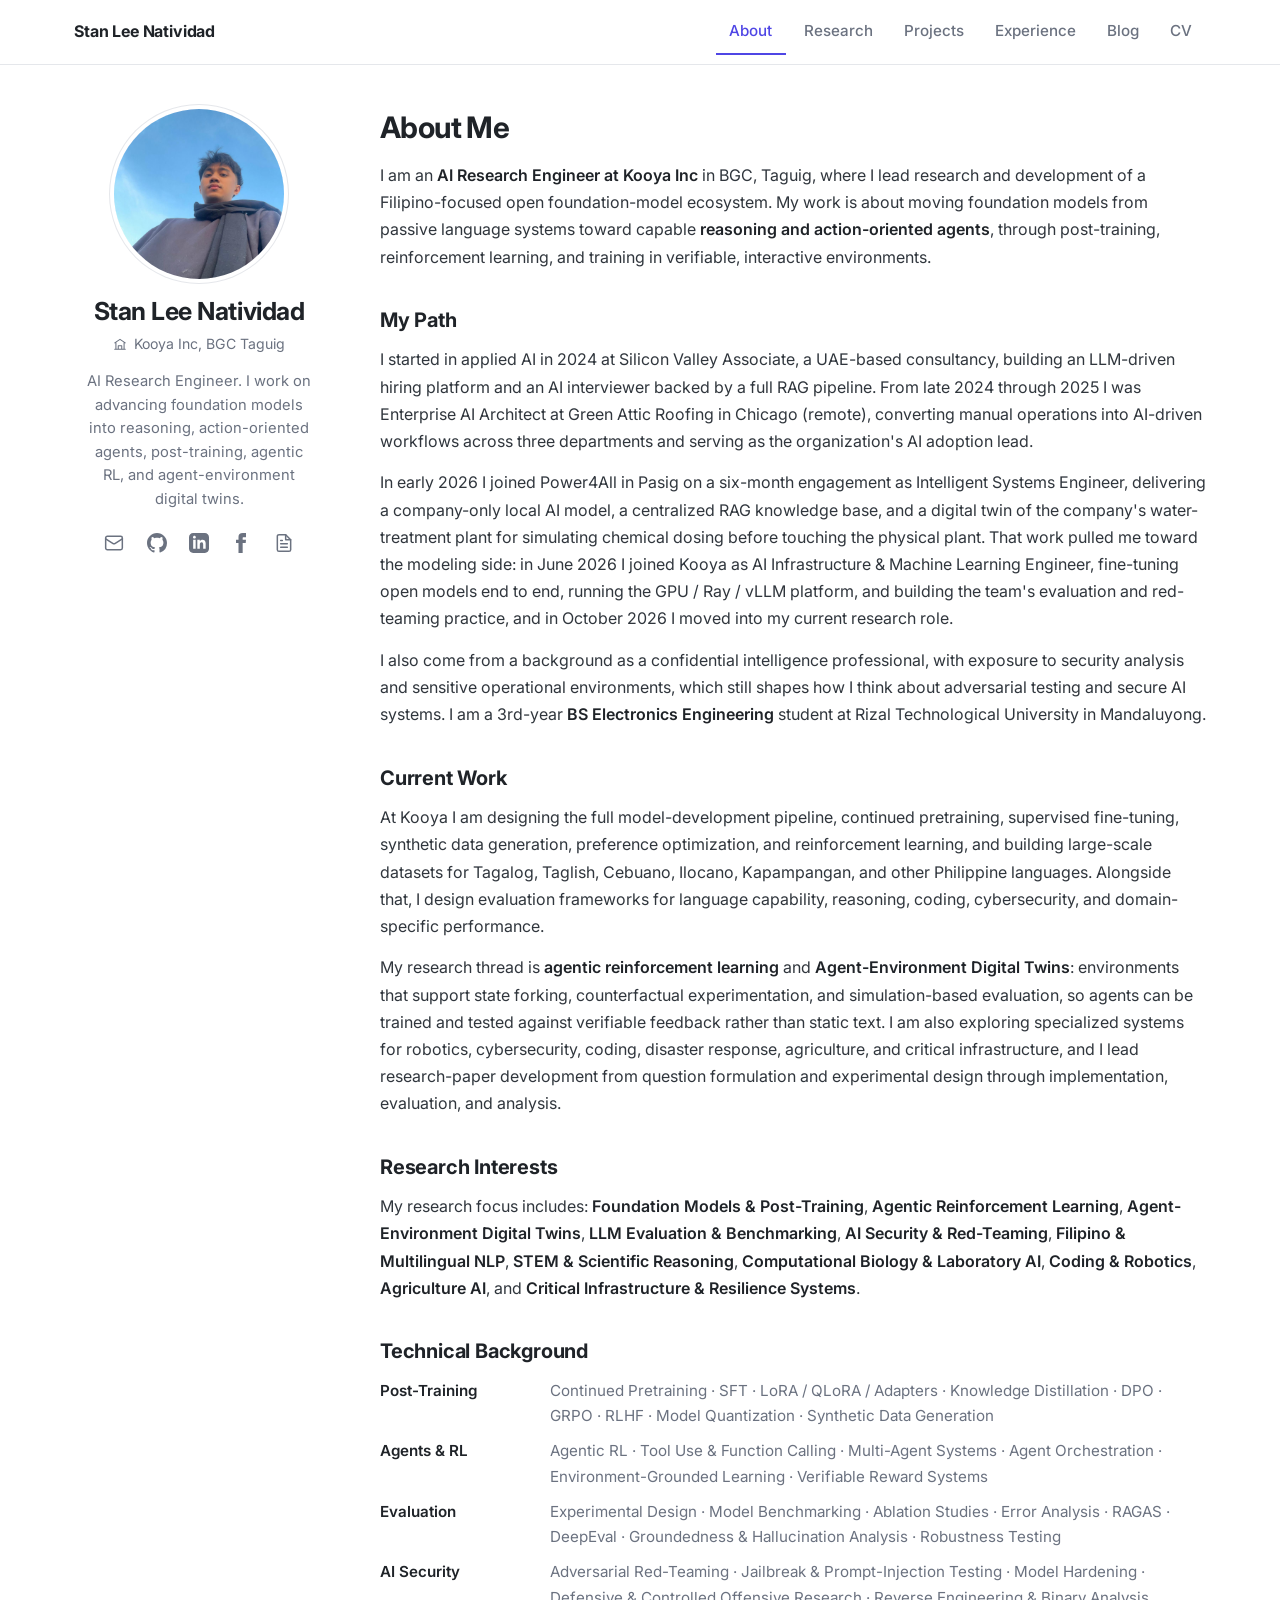
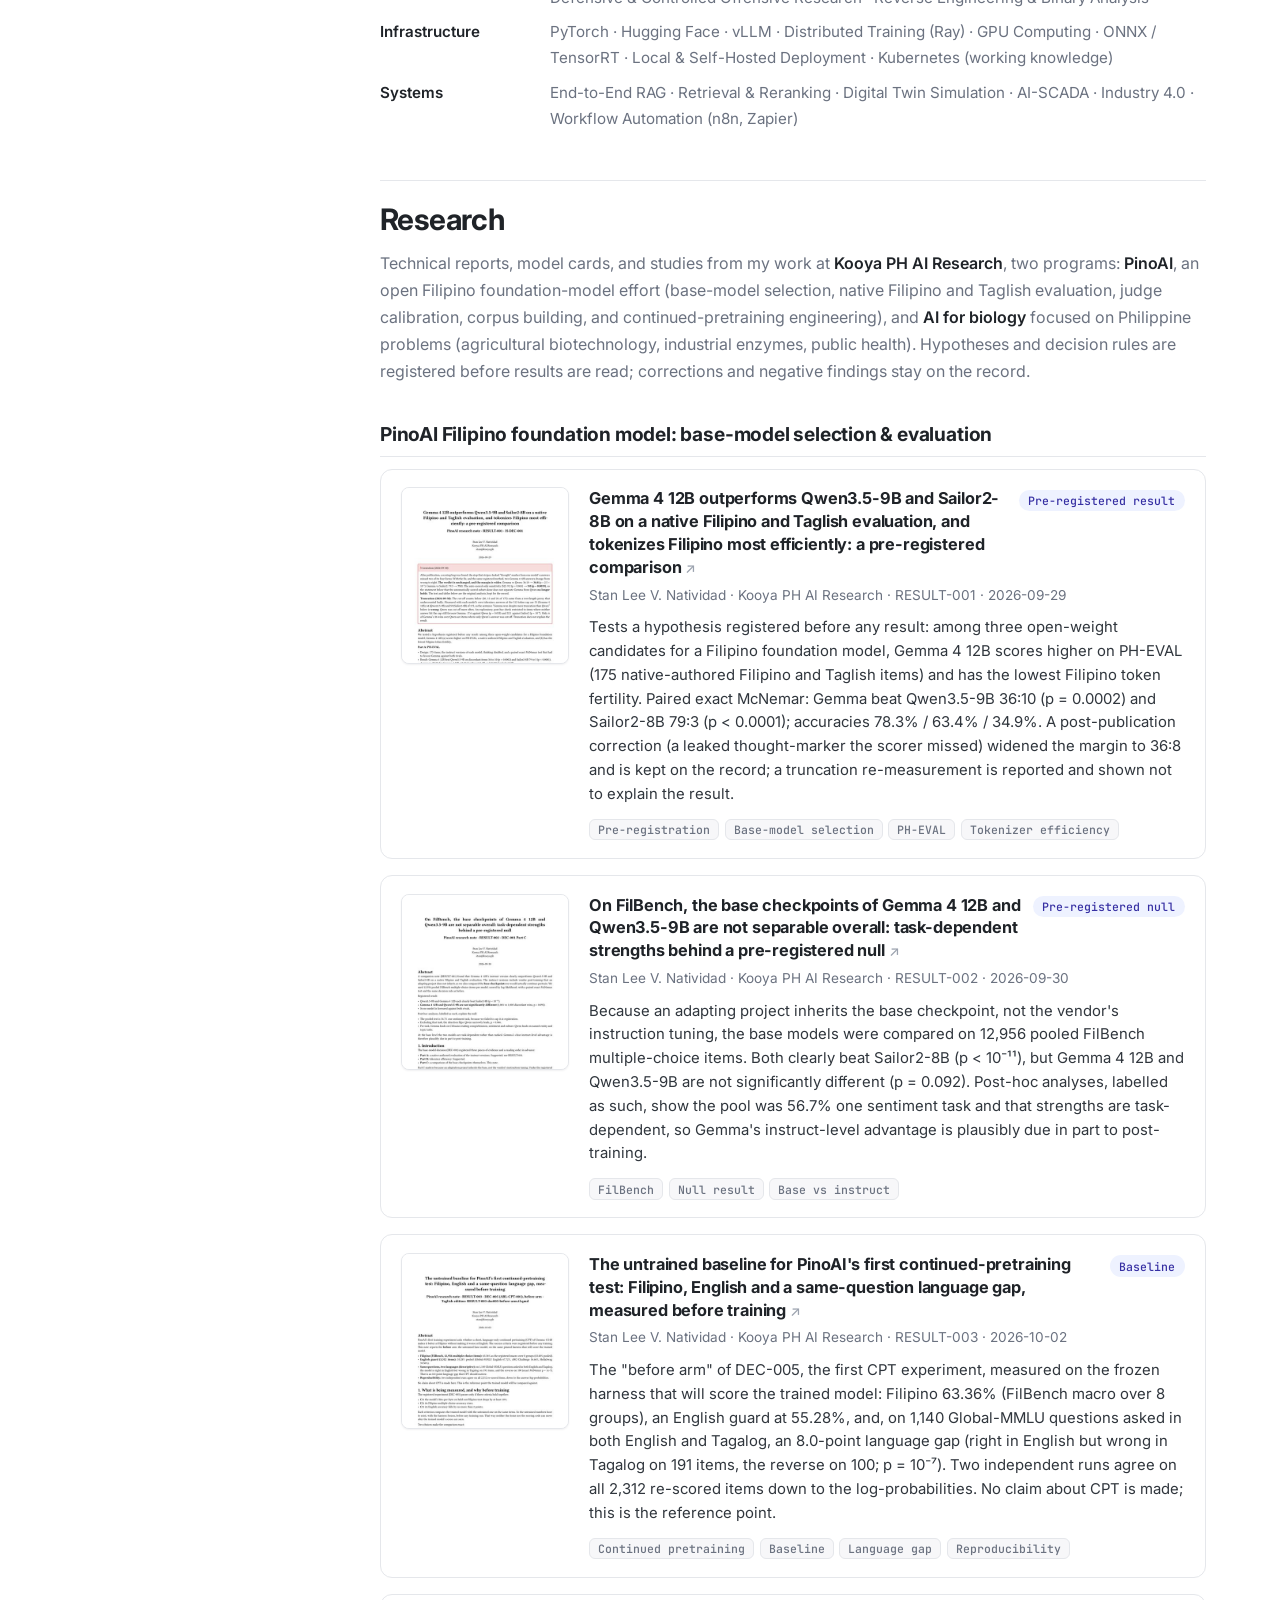
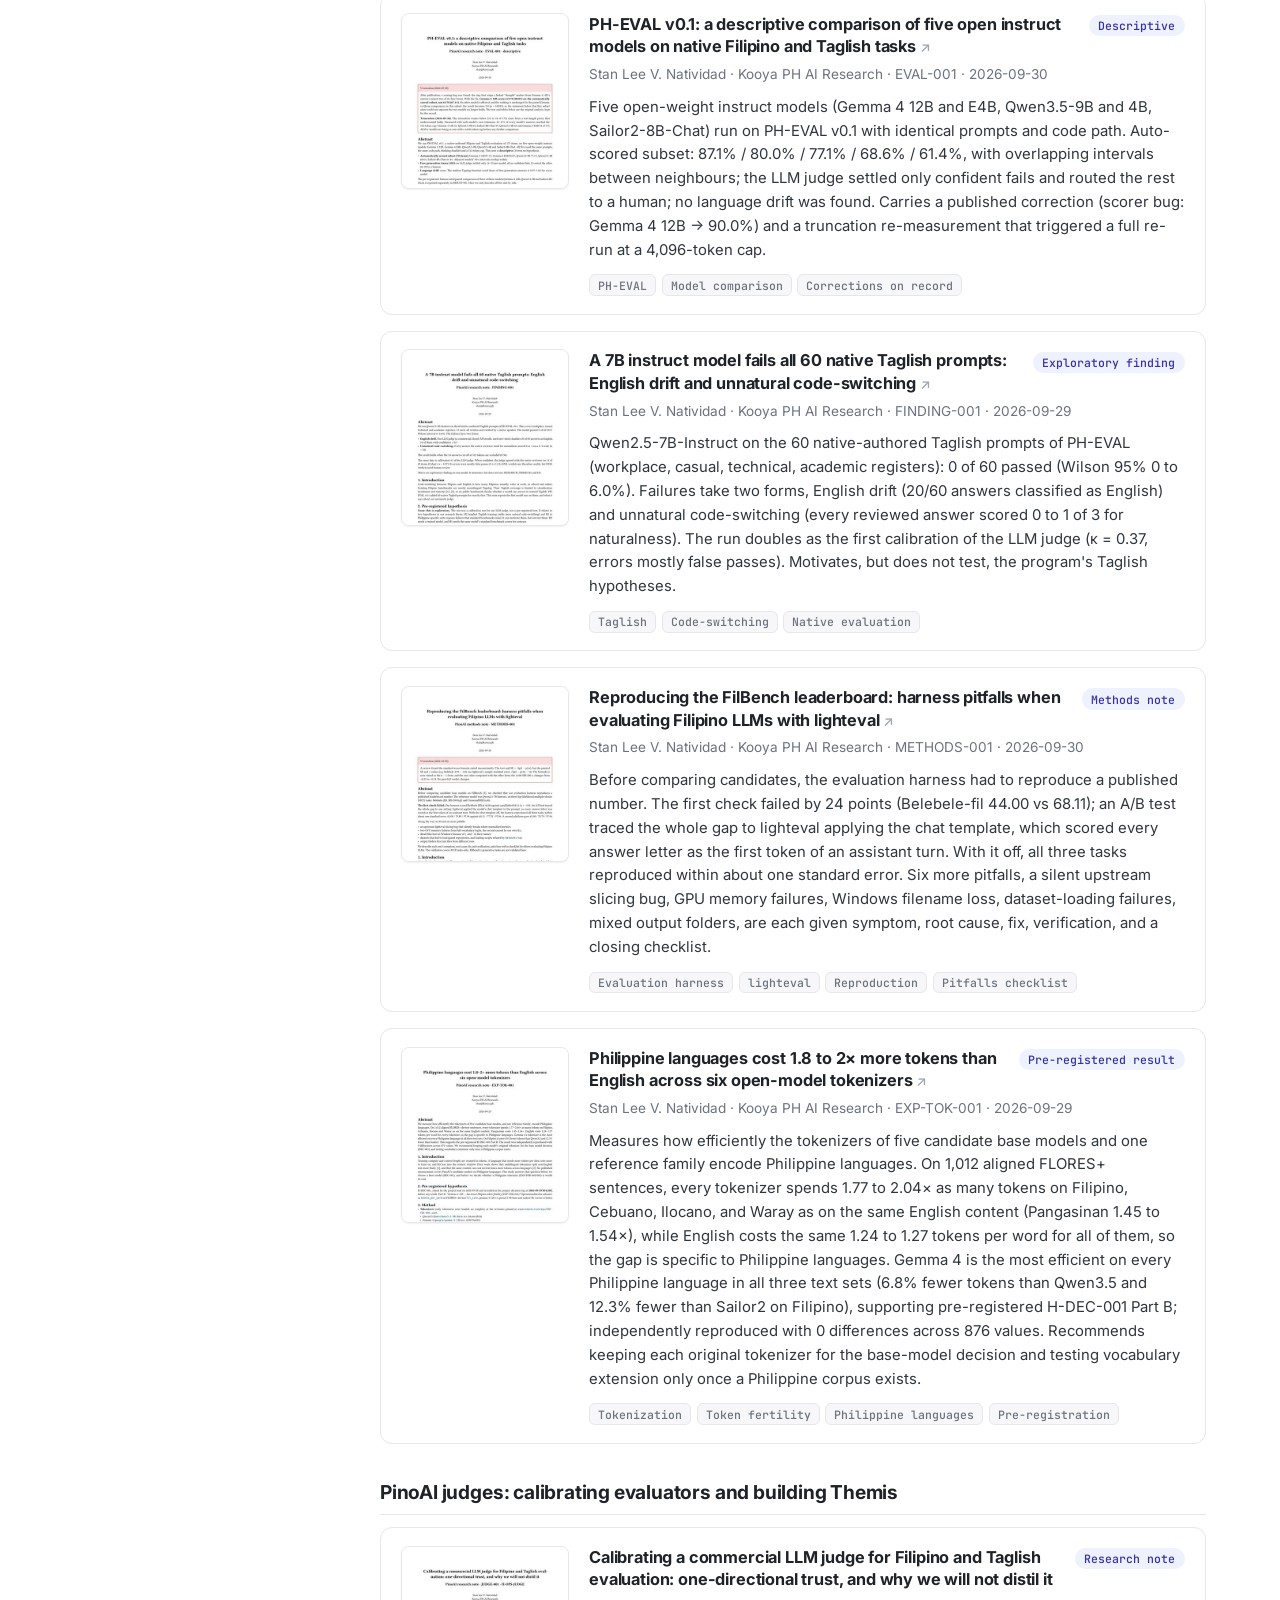
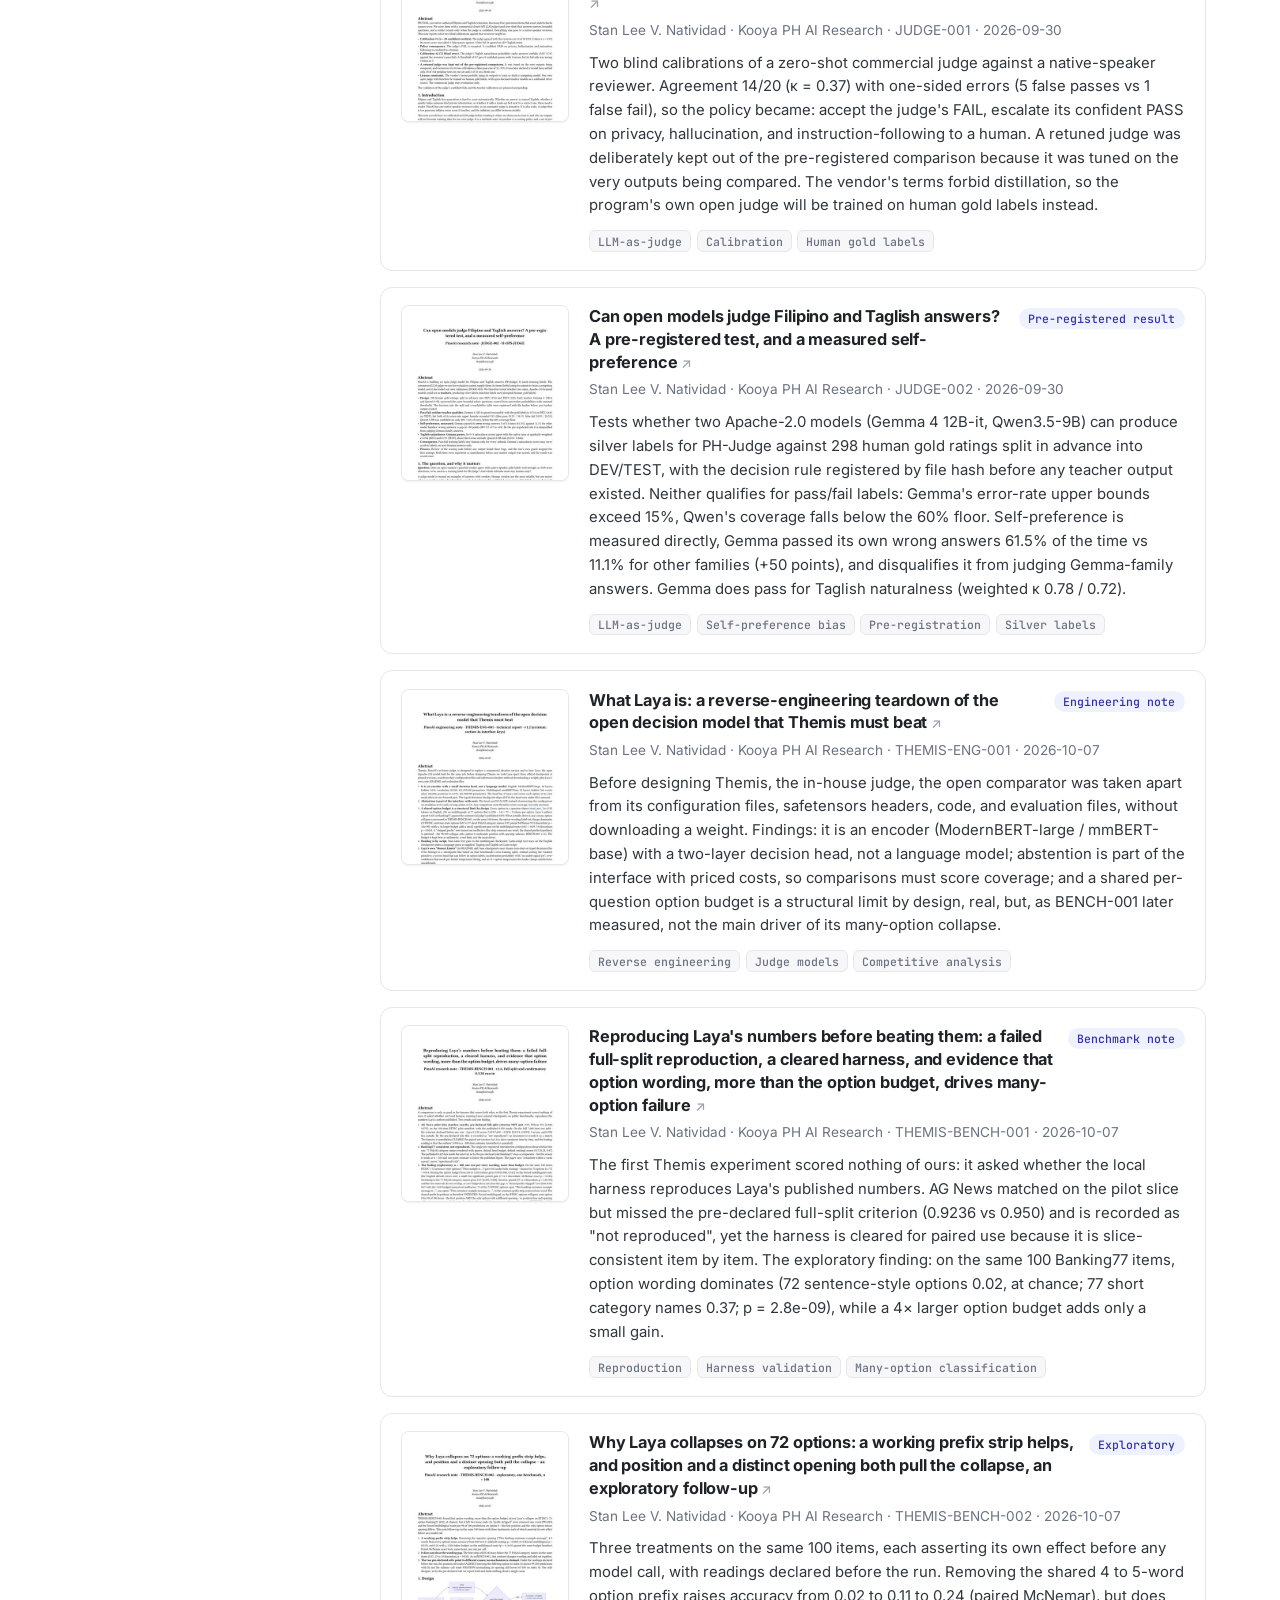
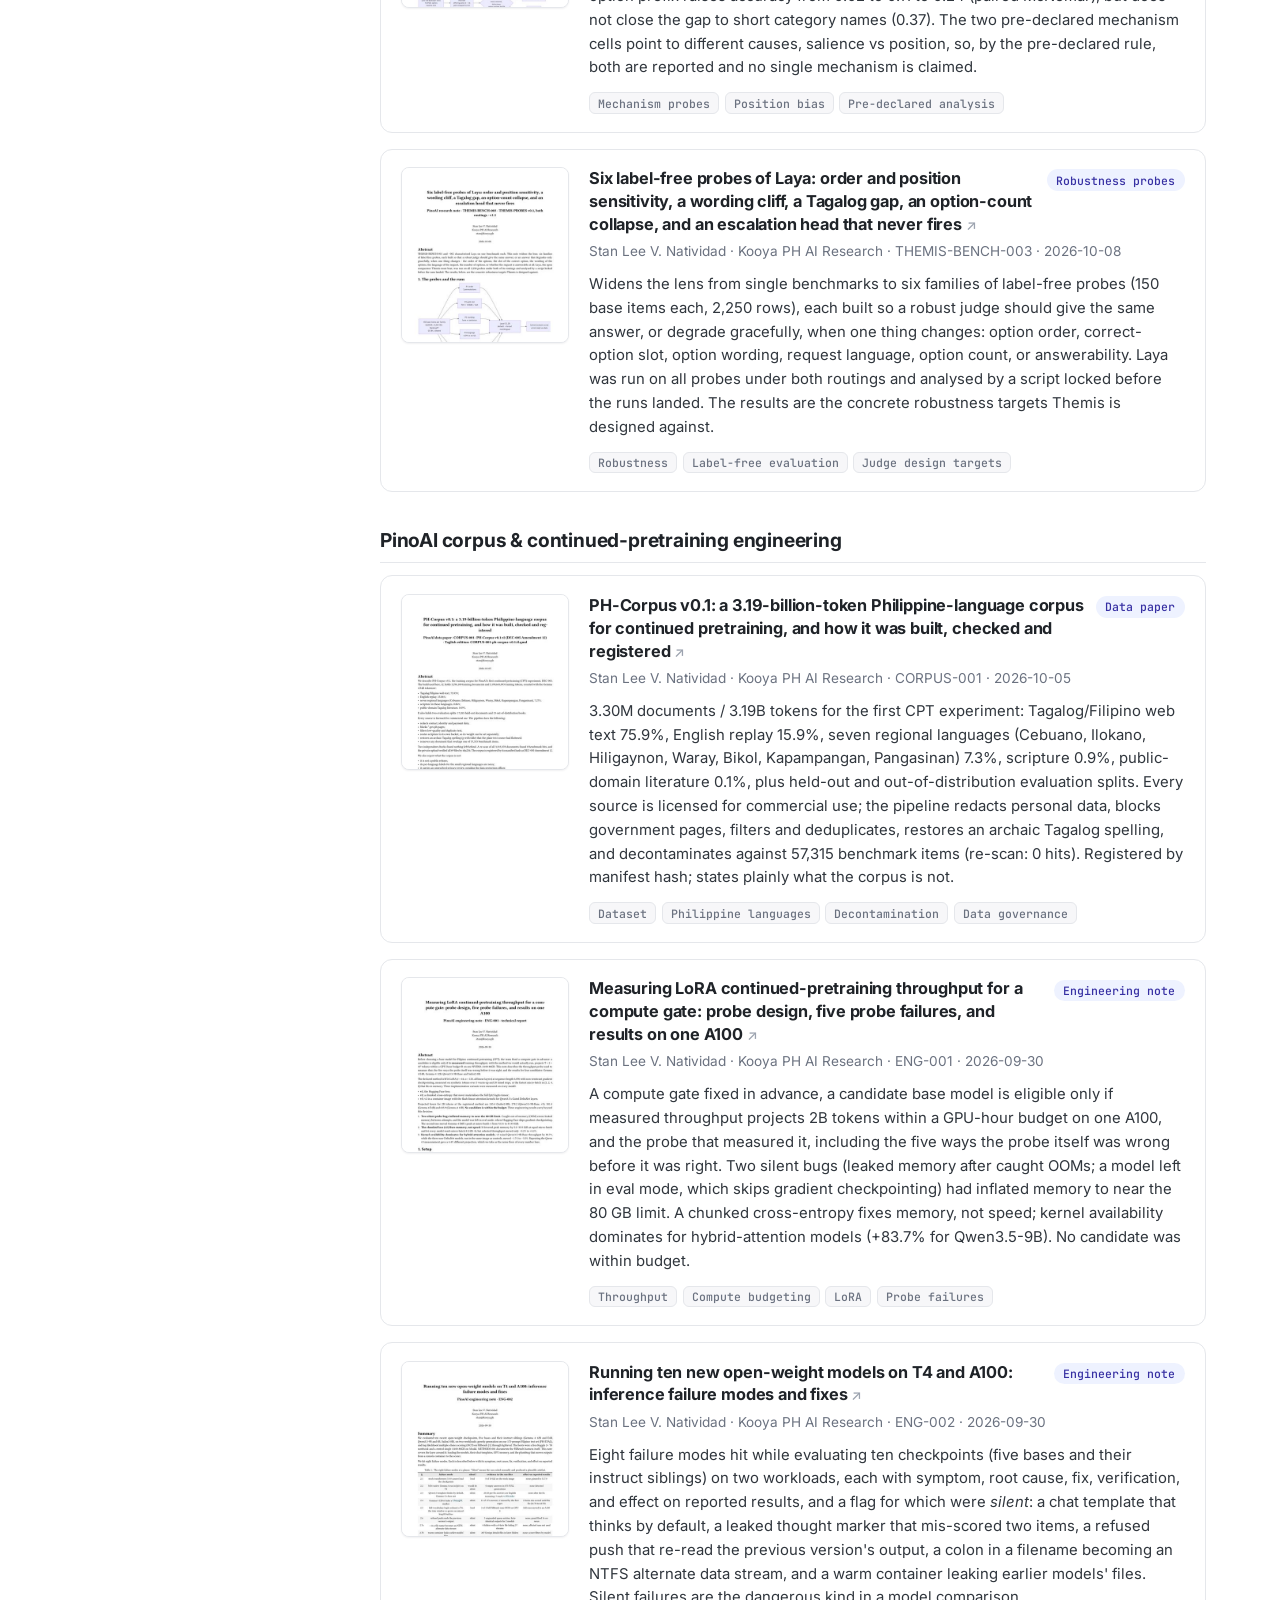
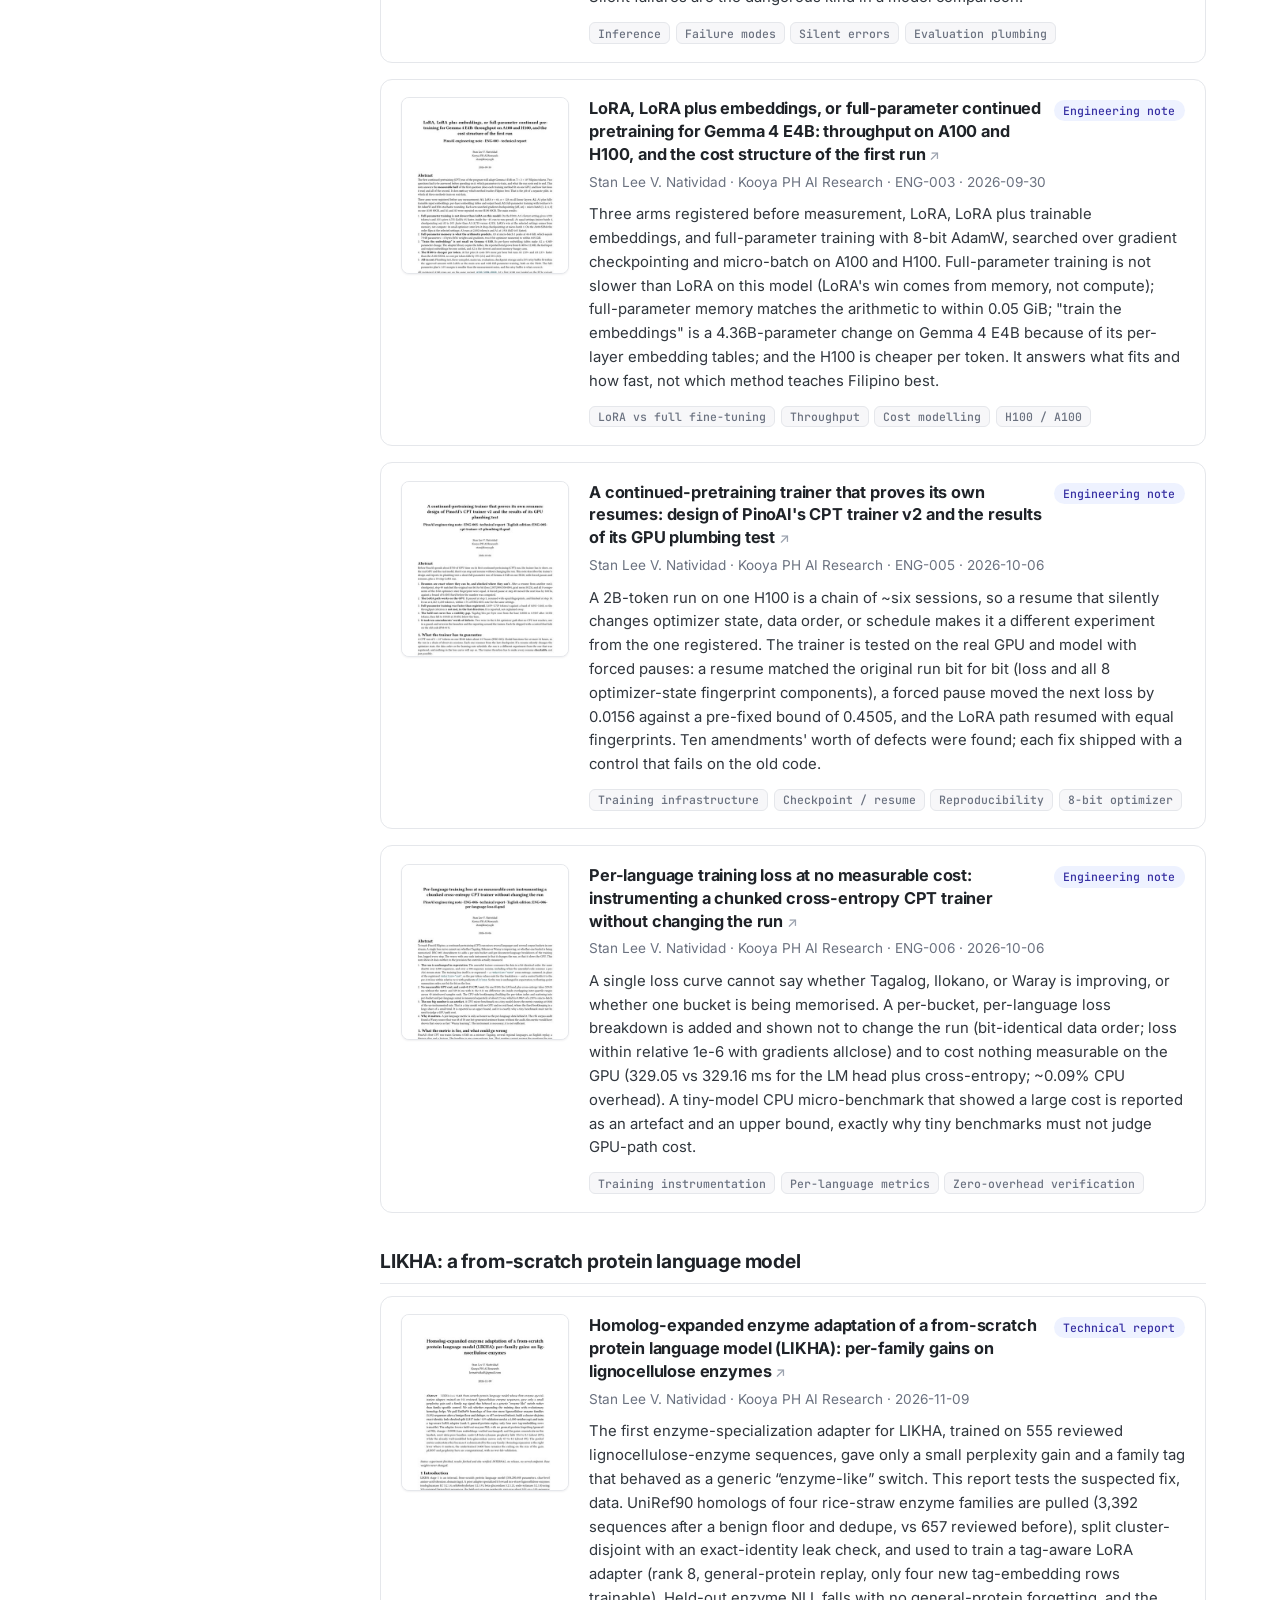
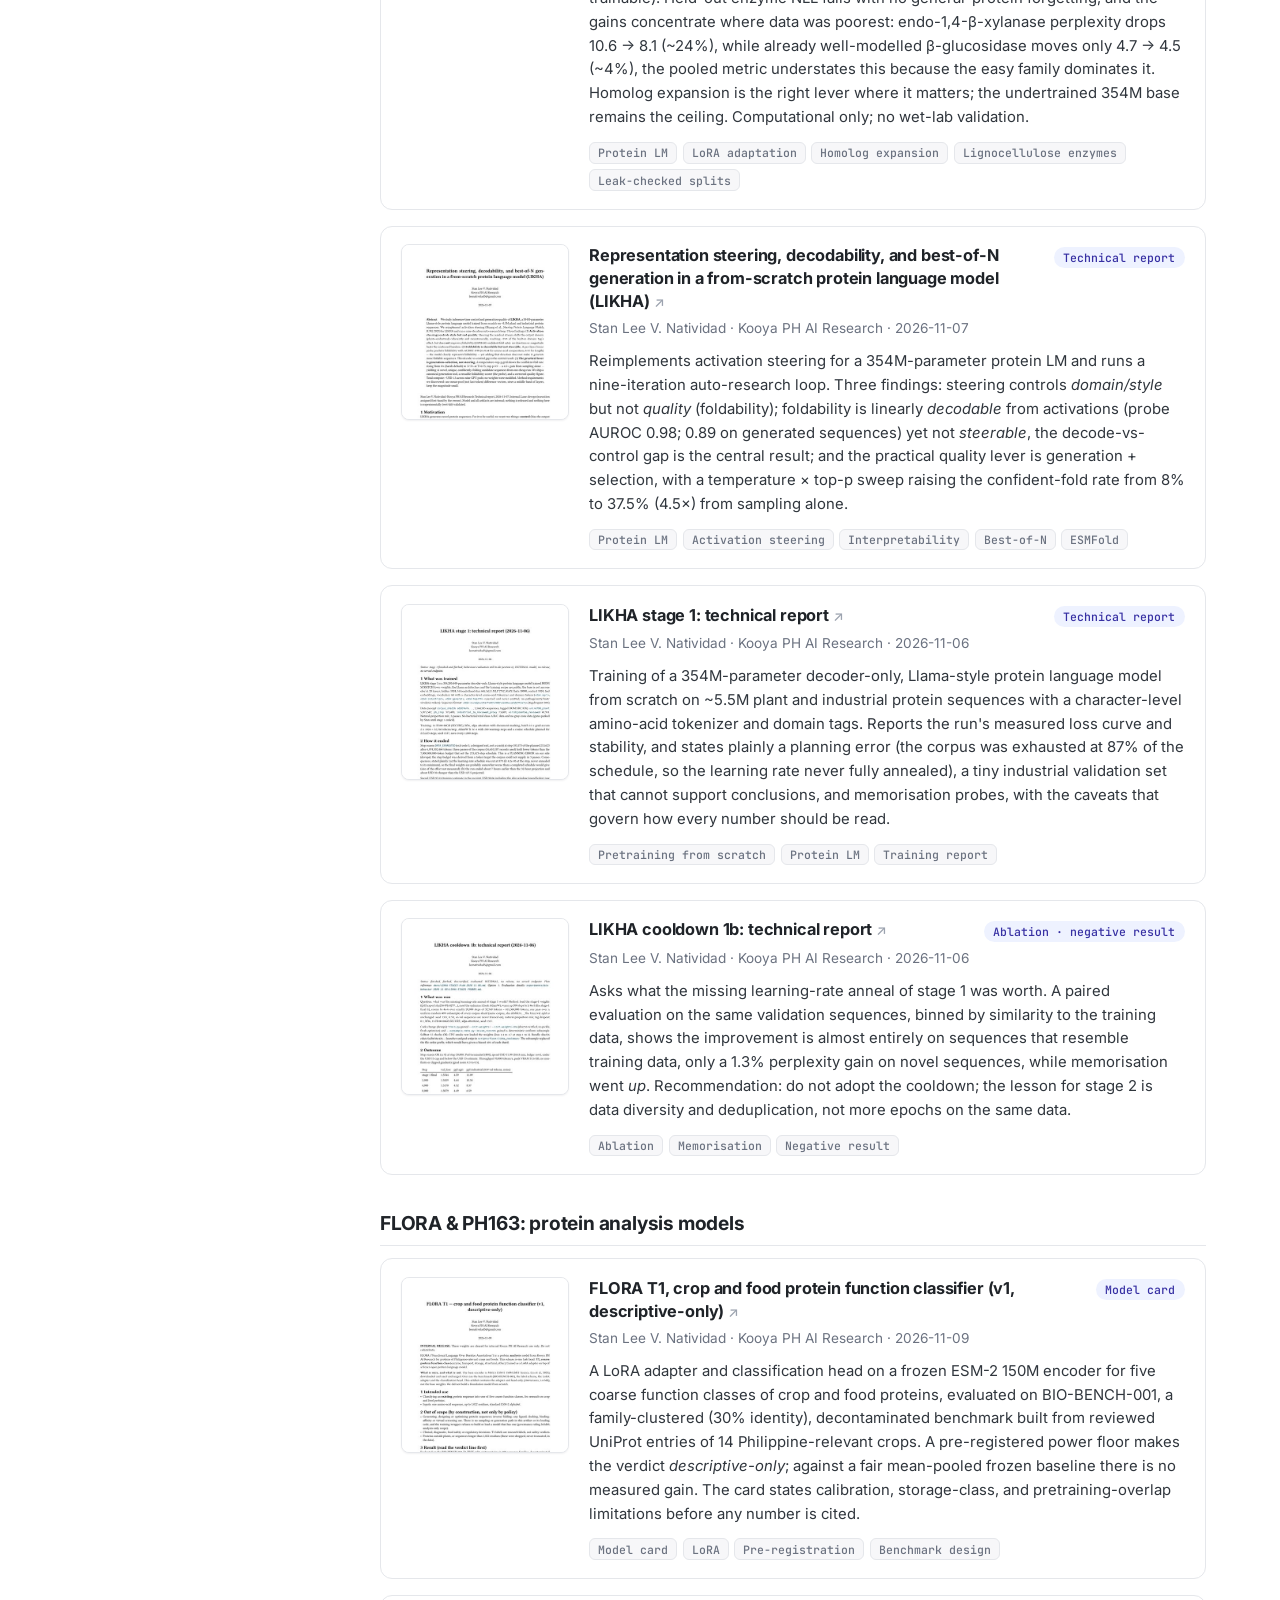
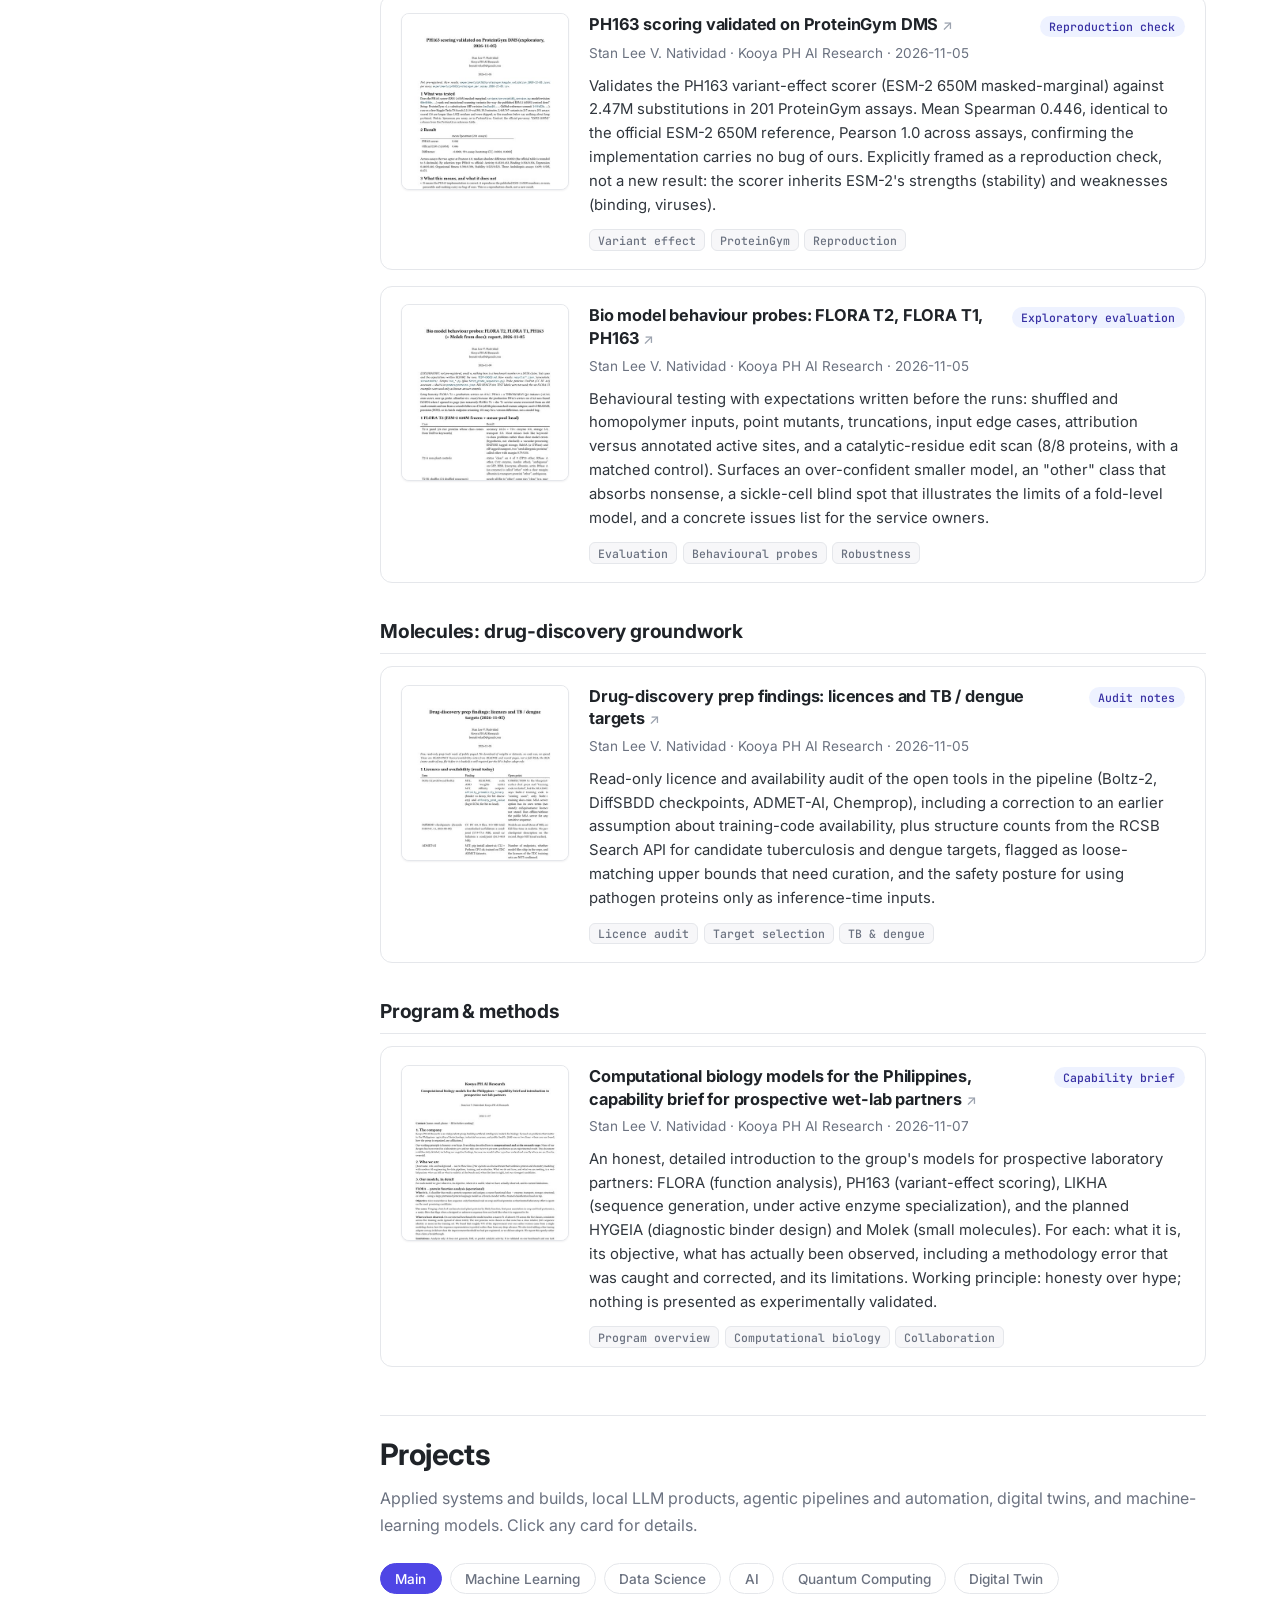
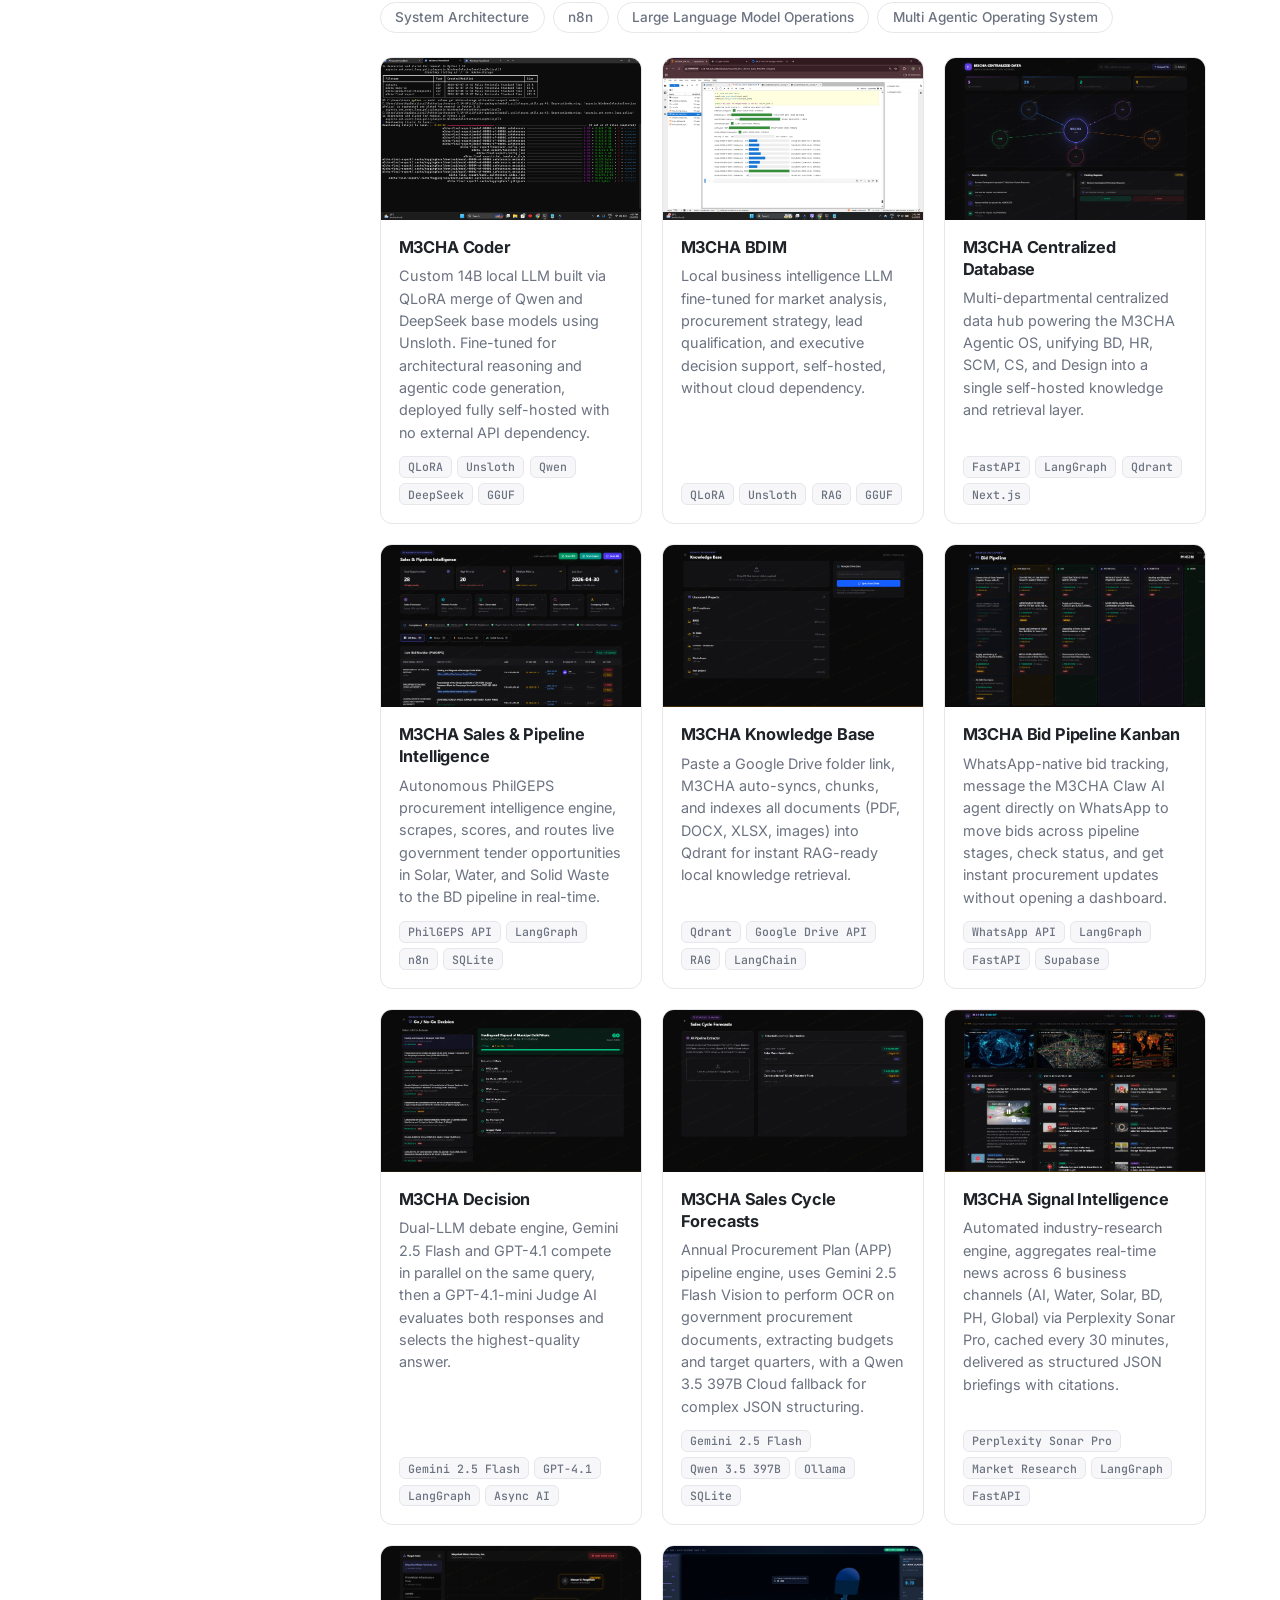
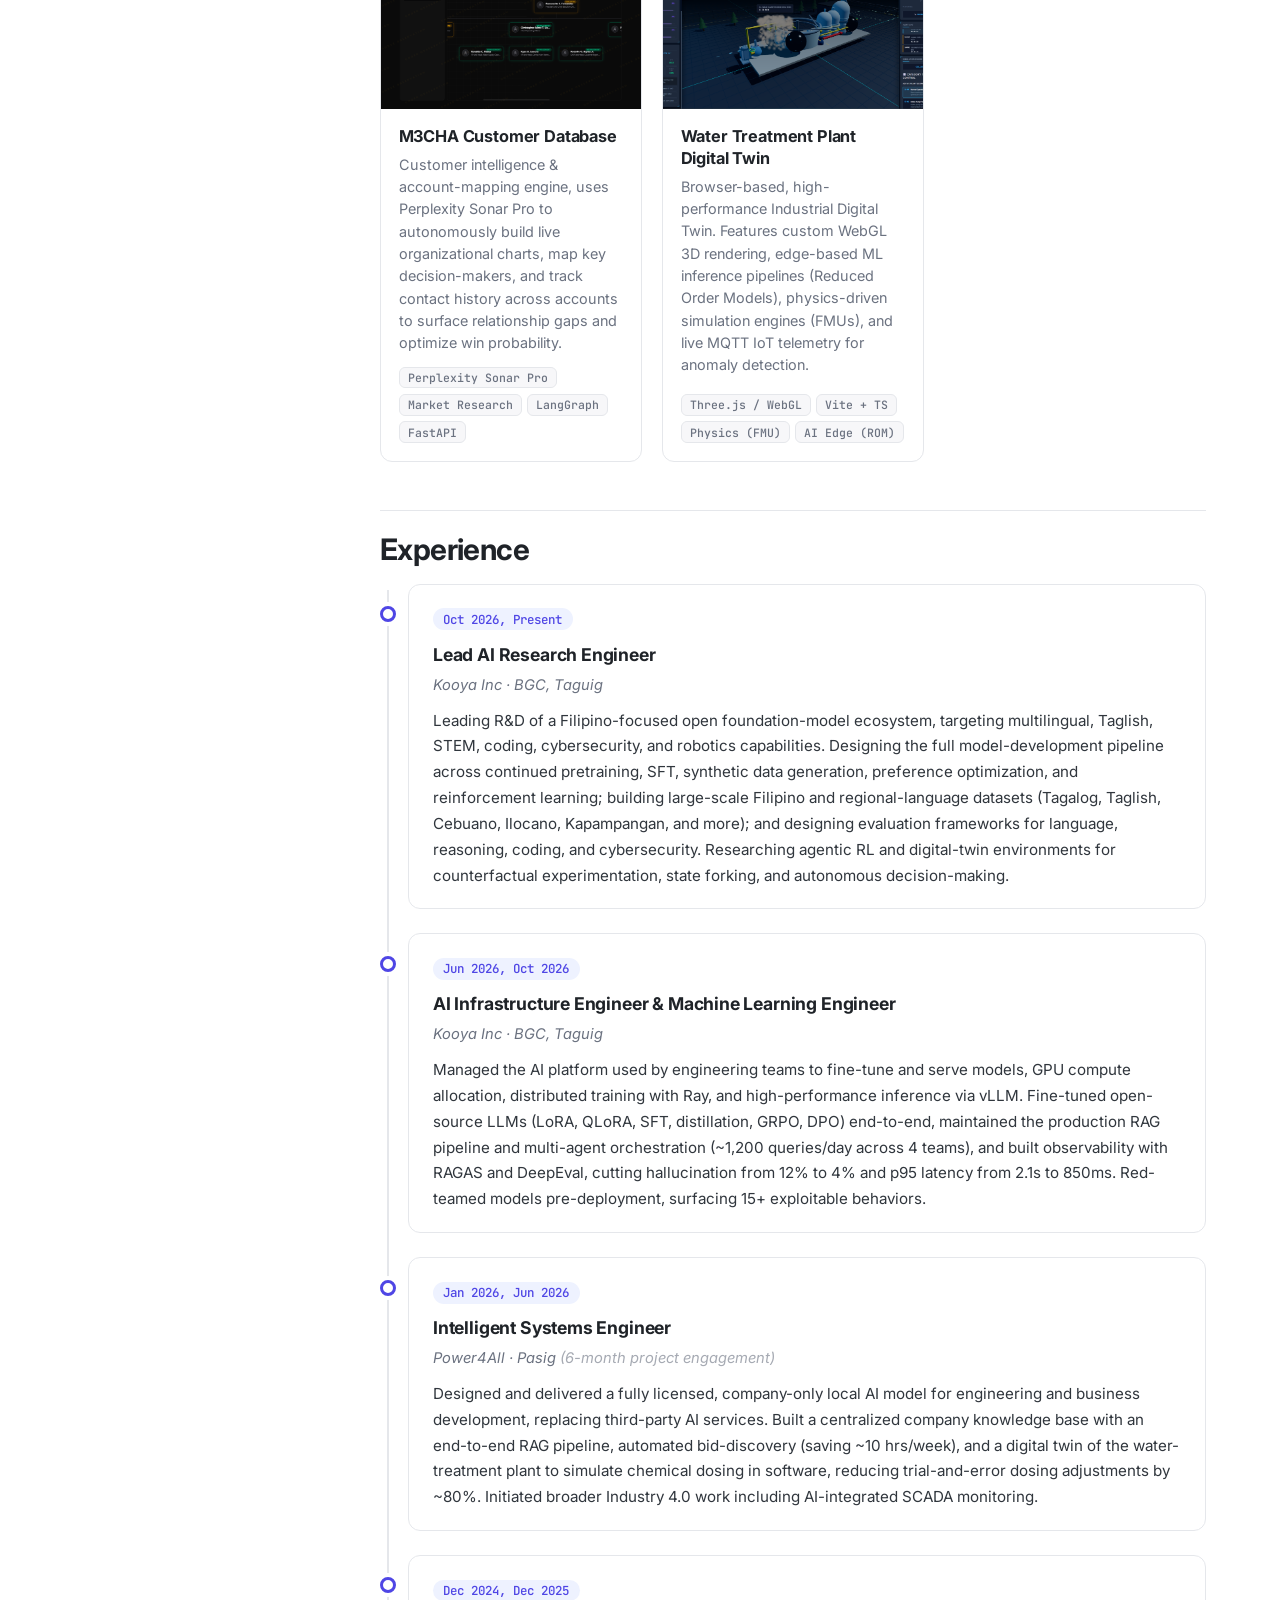
==== commit b32e45c6: "style: remove em and en dashes from page text Replace 174 em/en dashes in the visible text of index." ====
--- a/index.html
+++ b/index.html
@@ -8,8 +8,8 @@
     <link rel="preconnect" href="https://fonts.googleapis.com">
     <link rel="preconnect" href="https://fonts.gstatic.com" crossorigin>
     <link href="https://fonts.googleapis.com/css2?family=Inter:wght@400;500;600;700;800&family=JetBrains+Mono:wght@400;500&display=swap" rel="stylesheet">
-    <link rel="stylesheet" href="styles.css?v=88">
-    <script src="script.js?v=7636" defer></script>
+    <link rel="stylesheet" href="styles.css?v=89">
+    <script src="script.js?v=7637" defer></script>
 </head>
 <body>
 
@@ -42,7 +42,7 @@
                     <svg viewBox="0 0 24 24" width="14" height="14" fill="none" stroke="currentColor" stroke-width="1.8" stroke-linecap="round" stroke-linejoin="round" aria-hidden="true"><path d="M3 21h18M5 21V10m14 11V10M3 10l9-6 9 6M9 21v-6h6v6"/></svg>
                     Kooya Inc, BGC Taguig
                 </p>
-                <p class="sidebar-bio">AI Research Engineer. I work on advancing foundation models into reasoning, action-oriented agents — post-training, agentic RL, and agent–environment digital twins.</p>
+                <p class="sidebar-bio">AI Research Engineer. I work on advancing foundation models into reasoning, action-oriented agents, post-training, agentic RL, and agent-environment digital twins.</p>
                 <div class="sidebar-links">
                     <a href="mailto:leenatividad5@gmail.com" aria-label="Email" title="Email">
                         <svg viewBox="0 0 24 24" width="20" height="20" fill="none" stroke="currentColor" stroke-width="1.8" stroke-linecap="round" stroke-linejoin="round"><rect width="20" height="16" x="2" y="4" rx="2"/><path d="m22 7-8.97 5.7a1.94 1.94 0 0 1-2.06 0L2 7"/></svg>
@@ -66,19 +66,19 @@
 
                 <section id="about" class="content-section about-section">
                     <h2 class="section-title">About Me</h2>
-                    <p>I am an <strong>AI Research Engineer at Kooya Inc</strong> in BGC, Taguig, where I lead research and development of a Filipino-focused open foundation-model ecosystem. My work is about moving foundation models from passive language systems toward capable <strong>reasoning and action-oriented agents</strong> — through post-training, reinforcement learning, and training in verifiable, interactive environments.</p>
+                    <p>I am an <strong>AI Research Engineer at Kooya Inc</strong> in BGC, Taguig, where I lead research and development of a Filipino-focused open foundation-model ecosystem. My work is about moving foundation models from passive language systems toward capable <strong>reasoning and action-oriented agents</strong>, through post-training, reinforcement learning, and training in verifiable, interactive environments.</p>
 
                     <h3>My Path</h3>
                     <p>I started in applied AI in 2024 at Silicon Valley Associate, a UAE-based consultancy, building an LLM-driven hiring platform and an AI interviewer backed by a full RAG pipeline. From late 2024 through 2025 I was Enterprise AI Architect at Green Attic Roofing in Chicago (remote), converting manual operations into AI-driven workflows across three departments and serving as the organization's AI adoption lead.</p>
-                    <p>In early 2026 I joined Power4All in Pasig on a six-month engagement as Intelligent Systems Engineer, delivering a company-only local AI model, a centralized RAG knowledge base, and a digital twin of the company's water-treatment plant for simulating chemical dosing before touching the physical plant. That work pulled me toward the modeling side: in June 2026 I joined Kooya as AI Infrastructure &amp; Machine Learning Engineer — fine-tuning open models end to end, running the GPU / Ray / vLLM platform, and building the team's evaluation and red-teaming practice — and in October 2026 I moved into my current research role.</p>
-                    <p>I also come from a background as a confidential intelligence professional, with exposure to security analysis and sensitive operational environments — which still shapes how I think about adversarial testing and secure AI systems. I am a 3rd-year <strong>BS Electronics Engineering</strong> student at Rizal Technological University in Mandaluyong.</p>
+                    <p>In early 2026 I joined Power4All in Pasig on a six-month engagement as Intelligent Systems Engineer, delivering a company-only local AI model, a centralized RAG knowledge base, and a digital twin of the company's water-treatment plant for simulating chemical dosing before touching the physical plant. That work pulled me toward the modeling side: in June 2026 I joined Kooya as AI Infrastructure &amp; Machine Learning Engineer, fine-tuning open models end to end, running the GPU / Ray / vLLM platform, and building the team's evaluation and red-teaming practice, and in October 2026 I moved into my current research role.</p>
+                    <p>I also come from a background as a confidential intelligence professional, with exposure to security analysis and sensitive operational environments, which still shapes how I think about adversarial testing and secure AI systems. I am a 3rd-year <strong>BS Electronics Engineering</strong> student at Rizal Technological University in Mandaluyong.</p>
 
                     <h3>Current Work</h3>
-                    <p>At Kooya I am designing the full model-development pipeline — continued pretraining, supervised fine-tuning, synthetic data generation, preference optimization, and reinforcement learning — and building large-scale datasets for Tagalog, Taglish, Cebuano, Ilocano, Kapampangan, and other Philippine languages. Alongside that, I design evaluation frameworks for language capability, reasoning, coding, cybersecurity, and domain-specific performance.</p>
-                    <p>My research thread is <strong>agentic reinforcement learning</strong> and <strong>Agent–Environment Digital Twins</strong>: environments that support state forking, counterfactual experimentation, and simulation-based evaluation, so agents can be trained and tested against verifiable feedback rather than static text. I am also exploring specialized systems for robotics, cybersecurity, coding, disaster response, agriculture, and critical infrastructure, and I lead research-paper development from question formulation and experimental design through implementation, evaluation, and analysis.</p>
+                    <p>At Kooya I am designing the full model-development pipeline, continued pretraining, supervised fine-tuning, synthetic data generation, preference optimization, and reinforcement learning, and building large-scale datasets for Tagalog, Taglish, Cebuano, Ilocano, Kapampangan, and other Philippine languages. Alongside that, I design evaluation frameworks for language capability, reasoning, coding, cybersecurity, and domain-specific performance.</p>
+                    <p>My research thread is <strong>agentic reinforcement learning</strong> and <strong>Agent-Environment Digital Twins</strong>: environments that support state forking, counterfactual experimentation, and simulation-based evaluation, so agents can be trained and tested against verifiable feedback rather than static text. I am also exploring specialized systems for robotics, cybersecurity, coding, disaster response, agriculture, and critical infrastructure, and I lead research-paper development from question formulation and experimental design through implementation, evaluation, and analysis.</p>
 
                     <h3>Research Interests</h3>
-                    <p>My research focus includes: <strong>Foundation Models &amp; Post-Training</strong>, <strong>Agentic Reinforcement Learning</strong>, <strong>Agent–Environment Digital Twins</strong>, <strong>LLM Evaluation &amp; Benchmarking</strong>, <strong>AI Security &amp; Red-Teaming</strong>, <strong>Filipino &amp; Multilingual NLP</strong>, <strong>STEM &amp; Scientific Reasoning</strong>, <strong>Computational Biology &amp; Laboratory AI</strong>, <strong>Coding &amp; Robotics</strong>, <strong>Agriculture AI</strong>, and <strong>Critical Infrastructure &amp; Resilience Systems</strong>.</p>
+                    <p>My research focus includes: <strong>Foundation Models &amp; Post-Training</strong>, <strong>Agentic Reinforcement Learning</strong>, <strong>Agent-Environment Digital Twins</strong>, <strong>LLM Evaluation &amp; Benchmarking</strong>, <strong>AI Security &amp; Red-Teaming</strong>, <strong>Filipino &amp; Multilingual NLP</strong>, <strong>STEM &amp; Scientific Reasoning</strong>, <strong>Computational Biology &amp; Laboratory AI</strong>, <strong>Coding &amp; Robotics</strong>, <strong>Agriculture AI</strong>, and <strong>Critical Infrastructure &amp; Resilience Systems</strong>.</p>
 
                     <h3>Technical Background</h3>
                     <dl class="skills-list">
@@ -93,9 +93,9 @@
 
                 <section id="research" class="content-section research-section">
                     <h2 class="section-title">Research</h2>
-                    <p class="section-lead">Technical reports, model cards, and studies from my work at <strong>Kooya PH AI Research</strong> — two programs: <strong>PinoAI</strong>, an open Filipino foundation-model effort (base-model selection, native Filipino and Taglish evaluation, judge calibration, corpus building, and continued-pretraining engineering), and <strong>AI for biology</strong> focused on Philippine problems (agricultural biotechnology, industrial enzymes, public health). Hypotheses and decision rules are registered before results are read; corrections and negative findings stay on the record.</p>
-
-                    <h3>PinoAI — Filipino foundation model: base-model selection &amp; evaluation</h3>
+                    <p class="section-lead">Technical reports, model cards, and studies from my work at <strong>Kooya PH AI Research</strong>, two programs: <strong>PinoAI</strong>, an open Filipino foundation-model effort (base-model selection, native Filipino and Taglish evaluation, judge calibration, corpus building, and continued-pretraining engineering), and <strong>AI for biology</strong> focused on Philippine problems (agricultural biotechnology, industrial enzymes, public health). Hypotheses and decision rules are registered before results are read; corrections and negative findings stay on the record.</p>
+
+                    <h3>PinoAI Filipino foundation model: base-model selection &amp; evaluation</h3>
                     <ul class="pub-list">
                         <li class="pub">
                             <a class="pub-thumb" href="papers/lm/RESULT-001-base-model-hypothesis.pdf" target="_blank" rel="noopener noreferrer" aria-label="Open PDF"><img src="papers/thumbs/RESULT-001-base-model-hypothesis.jpg" alt="First page of RESULT-001" loading="lazy"></a>
@@ -117,7 +117,7 @@
                                     <span class="pub-type">Pre-registered null</span>
                                 </div>
                                 <p class="pub-meta">Stan Lee V. Natividad · Kooya PH AI Research · RESULT-002 · 2026-09-30</p>
-                                <p class="pub-abstract">Because an adapting project inherits the base checkpoint, not the vendor's instruction tuning, the base models were compared on 12,956 pooled FilBench multiple-choice items. Both clearly beat Sailor2-8B (p &lt; 10⁻¹¹), but Gemma 4 12B and Qwen3.5-9B are not significantly different (p = 0.092). Post-hoc analyses, labelled as such, show the pool was 56.7% one sentiment task and that strengths are task-dependent — so Gemma's instruct-level advantage is plausibly due in part to post-training.</p>
+                                <p class="pub-abstract">Because an adapting project inherits the base checkpoint, not the vendor's instruction tuning, the base models were compared on 12,956 pooled FilBench multiple-choice items. Both clearly beat Sailor2-8B (p &lt; 10⁻¹¹), but Gemma 4 12B and Qwen3.5-9B are not significantly different (p = 0.092). Post-hoc analyses, labelled as such, show the pool was 56.7% one sentiment task and that strengths are task-dependent, so Gemma's instruct-level advantage is plausibly due in part to post-training.</p>
                                 <ul class="pub-tags"><li>FilBench</li><li>Null result</li><li>Base vs instruct</li></ul>
                             </div>
                         </li>
@@ -129,7 +129,7 @@
                                     <span class="pub-type">Baseline</span>
                                 </div>
                                 <p class="pub-meta">Stan Lee V. Natividad · Kooya PH AI Research · RESULT-003 · 2026-10-02</p>
-                                <p class="pub-abstract">The "before arm" of DEC-005 — the first CPT experiment — measured on the frozen harness that will score the trained model: Filipino 63.36% (FilBench macro over 8 groups), an English guard at 55.28%, and, on 1,140 Global-MMLU questions asked in both English and Tagalog, an 8.0-point language gap (right in English but wrong in Tagalog on 191 items, the reverse on 100; p = 10⁻⁷). Two independent runs agree on all 2,312 re-scored items down to the log-probabilities. No claim about CPT is made; this is the reference point.</p>
+                                <p class="pub-abstract">The "before arm" of DEC-005, the first CPT experiment, measured on the frozen harness that will score the trained model: Filipino 63.36% (FilBench macro over 8 groups), an English guard at 55.28%, and, on 1,140 Global-MMLU questions asked in both English and Tagalog, an 8.0-point language gap (right in English but wrong in Tagalog on 191 items, the reverse on 100; p = 10⁻⁷). Two independent runs agree on all 2,312 re-scored items down to the log-probabilities. No claim about CPT is made; this is the reference point.</p>
                                 <ul class="pub-tags"><li>Continued pretraining</li><li>Baseline</li><li>Language gap</li><li>Reproducibility</li></ul>
                             </div>
                         </li>
@@ -153,7 +153,7 @@
                                     <span class="pub-type">Exploratory finding</span>
                                 </div>
                                 <p class="pub-meta">Stan Lee V. Natividad · Kooya PH AI Research · FINDING-001 · 2026-09-29</p>
-                                <p class="pub-abstract">Qwen2.5-7B-Instruct on the 60 native-authored Taglish prompts of PH-EVAL (workplace, casual, technical, academic registers): 0 of 60 passed (Wilson 95% 0–6.0%). Failures take two forms — English drift (20/60 answers classified as English) and unnatural code-switching (every reviewed answer scored 0–1 of 3 for naturalness). The run doubles as the first calibration of the LLM judge (κ = 0.37, errors mostly false passes). Motivates, but does not test, the program's Taglish hypotheses.</p>
+                                <p class="pub-abstract">Qwen2.5-7B-Instruct on the 60 native-authored Taglish prompts of PH-EVAL (workplace, casual, technical, academic registers): 0 of 60 passed (Wilson 95% 0 to 6.0%). Failures take two forms, English drift (20/60 answers classified as English) and unnatural code-switching (every reviewed answer scored 0 to 1 of 3 for naturalness). The run doubles as the first calibration of the LLM judge (κ = 0.37, errors mostly false passes). Motivates, but does not test, the program's Taglish hypotheses.</p>
                                 <ul class="pub-tags"><li>Taglish</li><li>Code-switching</li><li>Native evaluation</li></ul>
                             </div>
                         </li>
@@ -165,7 +165,7 @@
                                     <span class="pub-type">Methods note</span>
                                 </div>
                                 <p class="pub-meta">Stan Lee V. Natividad · Kooya PH AI Research · METHODS-001 · 2026-09-30</p>
-                                <p class="pub-abstract">Before comparing candidates, the evaluation harness had to reproduce a published number. The first check failed by 24 points (Belebele-fil 44.00 vs 68.11); an A/B test traced the whole gap to lighteval applying the chat template, which scored every answer letter as the first token of an assistant turn. With it off, all three tasks reproduced within about one standard error. Six more pitfalls — a silent upstream slicing bug, GPU memory failures, Windows filename loss, dataset-loading failures, mixed output folders — are each given symptom, root cause, fix, verification, and a closing checklist.</p>
+                                <p class="pub-abstract">Before comparing candidates, the evaluation harness had to reproduce a published number. The first check failed by 24 points (Belebele-fil 44.00 vs 68.11); an A/B test traced the whole gap to lighteval applying the chat template, which scored every answer letter as the first token of an assistant turn. With it off, all three tasks reproduced within about one standard error. Six more pitfalls, a silent upstream slicing bug, GPU memory failures, Windows filename loss, dataset-loading failures, mixed output folders, are each given symptom, root cause, fix, verification, and a closing checklist.</p>
                                 <ul class="pub-tags"><li>Evaluation harness</li><li>lighteval</li><li>Reproduction</li><li>Pitfalls checklist</li></ul>
                             </div>
                         </li>
@@ -173,17 +173,17 @@
                             <a class="pub-thumb" href="papers/lm/EXP-TOK-001-tokenizer-study.pdf" target="_blank" rel="noopener noreferrer" aria-label="Open PDF"><img src="papers/thumbs/EXP-TOK-001-tokenizer-study.jpg" alt="First page of EXP-TOK-001" loading="lazy"></a>
                             <div class="pub-body">
                                 <div class="pub-head">
-                                    <a class="pub-title" href="papers/lm/EXP-TOK-001-tokenizer-study.pdf" target="_blank" rel="noopener noreferrer">Philippine languages cost 1.8–2× more tokens than English across six open-model tokenizers</a>
+                                    <a class="pub-title" href="papers/lm/EXP-TOK-001-tokenizer-study.pdf" target="_blank" rel="noopener noreferrer">Philippine languages cost 1.8 to 2× more tokens than English across six open-model tokenizers</a>
                                     <span class="pub-type">Pre-registered result</span>
                                 </div>
                                 <p class="pub-meta">Stan Lee V. Natividad · Kooya PH AI Research · EXP-TOK-001 · 2026-09-29</p>
-                                <p class="pub-abstract">Measures how efficiently the tokenizers of five candidate base models and one reference family encode Philippine languages. On 1,012 aligned FLORES+ sentences, every tokenizer spends 1.77–2.04× as many tokens on Filipino, Cebuano, Ilocano, and Waray as on the same English content (Pangasinan 1.45–1.54×), while English costs the same 1.24–1.27 tokens per word for all of them — so the gap is specific to Philippine languages. Gemma 4 is the most efficient on every Philippine language in all three text sets (6.8% fewer tokens than Qwen3.5 and 12.3% fewer than Sailor2 on Filipino), supporting pre-registered H-DEC-001 Part B; independently reproduced with 0 differences across 876 values. Recommends keeping each original tokenizer for the base-model decision and testing vocabulary extension only once a Philippine corpus exists.</p>
+                                <p class="pub-abstract">Measures how efficiently the tokenizers of five candidate base models and one reference family encode Philippine languages. On 1,012 aligned FLORES+ sentences, every tokenizer spends 1.77 to 2.04× as many tokens on Filipino, Cebuano, Ilocano, and Waray as on the same English content (Pangasinan 1.45 to 1.54×), while English costs the same 1.24 to 1.27 tokens per word for all of them, so the gap is specific to Philippine languages. Gemma 4 is the most efficient on every Philippine language in all three text sets (6.8% fewer tokens than Qwen3.5 and 12.3% fewer than Sailor2 on Filipino), supporting pre-registered H-DEC-001 Part B; independently reproduced with 0 differences across 876 values. Recommends keeping each original tokenizer for the base-model decision and testing vocabulary extension only once a Philippine corpus exists.</p>
                                 <ul class="pub-tags"><li>Tokenization</li><li>Token fertility</li><li>Philippine languages</li><li>Pre-registration</li></ul>
                             </div>
                         </li>
                     </ul>
 
-                    <h3>PinoAI — judges: calibrating evaluators and building Themis</h3>
+                    <h3>PinoAI judges: calibrating evaluators and building Themis</h3>
                     <ul class="pub-list">
                         <li class="pub">
                             <a class="pub-thumb" href="papers/lm/JUDGE-001-llm-judge-calibration.pdf" target="_blank" rel="noopener noreferrer" aria-label="Open PDF"><img src="papers/thumbs/JUDGE-001-llm-judge-calibration.jpg" alt="First page of JUDGE-001" loading="lazy"></a>
@@ -205,7 +205,7 @@
                                     <span class="pub-type">Pre-registered result</span>
                                 </div>
                                 <p class="pub-meta">Stan Lee V. Natividad · Kooya PH AI Research · JUDGE-002 · 2026-09-30</p>
-                                <p class="pub-abstract">Tests whether two Apache-2.0 models (Gemma 4 12B-it, Qwen3.5-9B) can produce silver labels for PH-Judge against 298 human gold ratings split in advance into DEV/TEST, with the decision rule registered by file hash before any teacher output existed. Neither qualifies for pass/fail labels: Gemma's error-rate upper bounds exceed 15%, Qwen's coverage falls below the 60% floor. Self-preference is measured directly — Gemma passed its own wrong answers 61.5% of the time vs 11.1% for other families (+50 points) — and disqualifies it from judging Gemma-family answers. Gemma does pass for Taglish naturalness (weighted κ 0.78 / 0.72).</p>
+                                <p class="pub-abstract">Tests whether two Apache-2.0 models (Gemma 4 12B-it, Qwen3.5-9B) can produce silver labels for PH-Judge against 298 human gold ratings split in advance into DEV/TEST, with the decision rule registered by file hash before any teacher output existed. Neither qualifies for pass/fail labels: Gemma's error-rate upper bounds exceed 15%, Qwen's coverage falls below the 60% floor. Self-preference is measured directly, Gemma passed its own wrong answers 61.5% of the time vs 11.1% for other families (+50 points), and disqualifies it from judging Gemma-family answers. Gemma does pass for Taglish naturalness (weighted κ 0.78 / 0.72).</p>
                                 <ul class="pub-tags"><li>LLM-as-judge</li><li>Self-preference bias</li><li>Pre-registration</li><li>Silver labels</li></ul>
                             </div>
                         </li>
@@ -217,7 +217,7 @@
                                     <span class="pub-type">Engineering note</span>
                                 </div>
                                 <p class="pub-meta">Stan Lee V. Natividad · Kooya PH AI Research · THEMIS-ENG-001 · 2026-10-07</p>
-                                <p class="pub-abstract">Before designing Themis, the in-house judge, the open comparator was taken apart from its configuration files, safetensors headers, code, and evaluation files — without downloading a weight. Findings: it is an encoder (ModernBERT-large / mmBERT-base) with a two-layer decision head, not a language model; abstention is part of the interface with priced costs, so comparisons must score coverage; and a shared per-question option budget is a structural limit by design — real, but, as BENCH-001 later measured, not the main driver of its many-option collapse.</p>
+                                <p class="pub-abstract">Before designing Themis, the in-house judge, the open comparator was taken apart from its configuration files, safetensors headers, code, and evaluation files, without downloading a weight. Findings: it is an encoder (ModernBERT-large / mmBERT-base) with a two-layer decision head, not a language model; abstention is part of the interface with priced costs, so comparisons must score coverage; and a shared per-question option budget is a structural limit by design, real, but, as BENCH-001 later measured, not the main driver of its many-option collapse.</p>
                                 <ul class="pub-tags"><li>Reverse engineering</li><li>Judge models</li><li>Competitive analysis</li></ul>
                             </div>
                         </li>
@@ -229,7 +229,7 @@
                                     <span class="pub-type">Benchmark note</span>
                                 </div>
                                 <p class="pub-meta">Stan Lee V. Natividad · Kooya PH AI Research · THEMIS-BENCH-001 · 2026-10-07</p>
-                                <p class="pub-abstract">The first Themis experiment scored nothing of ours: it asked whether the local harness reproduces Laya's published numbers. AG News matched on the pilot slice but missed the pre-declared full-split criterion (0.9236 vs 0.950) and is recorded as "not reproduced" — yet the harness is cleared for paired use because it is slice-consistent item by item. The exploratory finding: on the same 100 Banking77 items, option wording dominates (72 sentence-style options 0.02, at chance; 77 short category names 0.37; p = 2.8e-09), while a 4× larger option budget adds only a small gain.</p>
+                                <p class="pub-abstract">The first Themis experiment scored nothing of ours: it asked whether the local harness reproduces Laya's published numbers. AG News matched on the pilot slice but missed the pre-declared full-split criterion (0.9236 vs 0.950) and is recorded as "not reproduced", yet the harness is cleared for paired use because it is slice-consistent item by item. The exploratory finding: on the same 100 Banking77 items, option wording dominates (72 sentence-style options 0.02, at chance; 77 short category names 0.37; p = 2.8e-09), while a 4× larger option budget adds only a small gain.</p>
                                 <ul class="pub-tags"><li>Reproduction</li><li>Harness validation</li><li>Many-option classification</li></ul>
                             </div>
                         </li>
@@ -237,11 +237,11 @@
                             <a class="pub-thumb" href="papers/lm/THEMIS-BENCH-002-laya-many-option-mechanism.pdf" target="_blank" rel="noopener noreferrer" aria-label="Open PDF"><img src="papers/thumbs/THEMIS-BENCH-002-laya-many-option-mechanism.jpg" alt="First page of THEMIS-BENCH-002" loading="lazy"></a>
                             <div class="pub-body">
                                 <div class="pub-head">
-                                    <a class="pub-title" href="papers/lm/THEMIS-BENCH-002-laya-many-option-mechanism.pdf" target="_blank" rel="noopener noreferrer">Why Laya collapses on 72 options: a working prefix strip helps, and position and a distinct opening both pull the collapse — an exploratory follow-up</a>
+                                    <a class="pub-title" href="papers/lm/THEMIS-BENCH-002-laya-many-option-mechanism.pdf" target="_blank" rel="noopener noreferrer">Why Laya collapses on 72 options: a working prefix strip helps, and position and a distinct opening both pull the collapse, an exploratory follow-up</a>
                                     <span class="pub-type">Exploratory</span>
                                 </div>
                                 <p class="pub-meta">Stan Lee V. Natividad · Kooya PH AI Research · THEMIS-BENCH-002 · 2026-10-07</p>
-                                <p class="pub-abstract">Three treatments on the same 100 items, each asserting its own effect before any model call, with readings declared before the run. Removing the shared 4–5-word option prefix raises accuracy from 0.02 to 0.11–0.24 (paired McNemar), but does not close the gap to short category names (0.37). The two pre-declared mechanism cells point to different causes — salience vs position — so, by the pre-declared rule, both are reported and no single mechanism is claimed.</p>
+                                <p class="pub-abstract">Three treatments on the same 100 items, each asserting its own effect before any model call, with readings declared before the run. Removing the shared 4 to 5-word option prefix raises accuracy from 0.02 to 0.11 to 0.24 (paired McNemar), but does not close the gap to short category names (0.37). The two pre-declared mechanism cells point to different causes, salience vs position, so, by the pre-declared rule, both are reported and no single mechanism is claimed.</p>
                                 <ul class="pub-tags"><li>Mechanism probes</li><li>Position bias</li><li>Pre-declared analysis</li></ul>
                             </div>
                         </li>
@@ -253,13 +253,13 @@
                                     <span class="pub-type">Robustness probes</span>
                                 </div>
                                 <p class="pub-meta">Stan Lee V. Natividad · Kooya PH AI Research · THEMIS-BENCH-003 · 2026-10-08</p>
-                                <p class="pub-abstract">Widens the lens from single benchmarks to six families of label-free probes (150 base items each, 2,250 rows), each built so a robust judge should give the same answer — or degrade gracefully — when one thing changes: option order, correct-option slot, option wording, request language, option count, or answerability. Laya was run on all probes under both routings and analysed by a script locked before the runs landed. The results are the concrete robustness targets Themis is designed against.</p>
+                                <p class="pub-abstract">Widens the lens from single benchmarks to six families of label-free probes (150 base items each, 2,250 rows), each built so a robust judge should give the same answer, or degrade gracefully, when one thing changes: option order, correct-option slot, option wording, request language, option count, or answerability. Laya was run on all probes under both routings and analysed by a script locked before the runs landed. The results are the concrete robustness targets Themis is designed against.</p>
                                 <ul class="pub-tags"><li>Robustness</li><li>Label-free evaluation</li><li>Judge design targets</li></ul>
                             </div>
                         </li>
                     </ul>
 
-                    <h3>PinoAI — corpus &amp; continued-pretraining engineering</h3>
+                    <h3>PinoAI corpus &amp; continued-pretraining engineering</h3>
                     <ul class="pub-list">
                         <li class="pub">
                             <a class="pub-thumb" href="papers/lm/CORPUS-001-ph-corpus-v0.1.pdf" target="_blank" rel="noopener noreferrer" aria-label="Open PDF"><img src="papers/thumbs/CORPUS-001-ph-corpus-v0.1.jpg" alt="First page of CORPUS-001" loading="lazy"></a>
@@ -281,7 +281,7 @@
                                     <span class="pub-type">Engineering note</span>
                                 </div>
                                 <p class="pub-meta">Stan Lee V. Natividad · Kooya PH AI Research · ENG-001 · 2026-09-30</p>
-                                <p class="pub-abstract">A compute gate fixed in advance — a candidate base model is eligible only if measured throughput projects 2B tokens within a GPU-hour budget on one A100 — and the probe that measured it, including the five ways the probe itself was wrong before it was right. Two silent bugs (leaked memory after caught OOMs; a model left in eval mode, which skips gradient checkpointing) had inflated memory to near the 80 GB limit. A chunked cross-entropy fixes memory, not speed; kernel availability dominates for hybrid-attention models (+83.7% for Qwen3.5-9B). No candidate was within budget.</p>
+                                <p class="pub-abstract">A compute gate fixed in advance, a candidate base model is eligible only if measured throughput projects 2B tokens within a GPU-hour budget on one A100, and the probe that measured it, including the five ways the probe itself was wrong before it was right. Two silent bugs (leaked memory after caught OOMs; a model left in eval mode, which skips gradient checkpointing) had inflated memory to near the 80 GB limit. A chunked cross-entropy fixes memory, not speed; kernel availability dominates for hybrid-attention models (+83.7% for Qwen3.5-9B). No candidate was within budget.</p>
                                 <ul class="pub-tags"><li>Throughput</li><li>Compute budgeting</li><li>LoRA</li><li>Probe failures</li></ul>
                             </div>
                         </li>
@@ -293,7 +293,7 @@
                                     <span class="pub-type">Engineering note</span>
                                 </div>
                                 <p class="pub-meta">Stan Lee V. Natividad · Kooya PH AI Research · ENG-002 · 2026-09-30</p>
-                                <p class="pub-abstract">Eight failure modes hit while evaluating ten checkpoints (five bases and their instruct siblings) on two workloads, each with symptom, root cause, fix, verification, and effect on reported results — and a flag for which were <em>silent</em>: a chat template that thinks by default, a leaked thought marker that mis-scored two items, a refused push that re-read the previous version's output, a colon in a filename becoming an NTFS alternate data stream, and a warm container leaking earlier models' files. Silent failures are the dangerous kind in a model comparison.</p>
+                                <p class="pub-abstract">Eight failure modes hit while evaluating ten checkpoints (five bases and their instruct siblings) on two workloads, each with symptom, root cause, fix, verification, and effect on reported results, and a flag for which were <em>silent</em>: a chat template that thinks by default, a leaked thought marker that mis-scored two items, a refused push that re-read the previous version's output, a colon in a filename becoming an NTFS alternate data stream, and a warm container leaking earlier models' files. Silent failures are the dangerous kind in a model comparison.</p>
                                 <ul class="pub-tags"><li>Inference</li><li>Failure modes</li><li>Silent errors</li><li>Evaluation plumbing</li></ul>
                             </div>
                         </li>
@@ -305,7 +305,7 @@
                                     <span class="pub-type">Engineering note</span>
                                 </div>
                                 <p class="pub-meta">Stan Lee V. Natividad · Kooya PH AI Research · ENG-003 · 2026-09-30</p>
-                                <p class="pub-abstract">Three arms registered before measurement — LoRA, LoRA plus trainable embeddings, and full-parameter training with 8-bit AdamW — searched over gradient checkpointing and micro-batch on A100 and H100. Full-parameter training is not slower than LoRA on this model (LoRA's win comes from memory, not compute); full-parameter memory matches the arithmetic to within 0.05 GiB; "train the embeddings" is a 4.36B-parameter change on Gemma 4 E4B because of its per-layer embedding tables; and the H100 is cheaper per token. It answers what fits and how fast — not which method teaches Filipino best.</p>
+                                <p class="pub-abstract">Three arms registered before measurement, LoRA, LoRA plus trainable embeddings, and full-parameter training with 8-bit AdamW, searched over gradient checkpointing and micro-batch on A100 and H100. Full-parameter training is not slower than LoRA on this model (LoRA's win comes from memory, not compute); full-parameter memory matches the arithmetic to within 0.05 GiB; "train the embeddings" is a 4.36B-parameter change on Gemma 4 E4B because of its per-layer embedding tables; and the H100 is cheaper per token. It answers what fits and how fast, not which method teaches Filipino best.</p>
                                 <ul class="pub-tags"><li>LoRA vs full fine-tuning</li><li>Throughput</li><li>Cost modelling</li><li>H100 / A100</li></ul>
                             </div>
                         </li>
@@ -329,13 +329,13 @@
                                     <span class="pub-type">Engineering note</span>
                                 </div>
                                 <p class="pub-meta">Stan Lee V. Natividad · Kooya PH AI Research · ENG-006 · 2026-10-06</p>
-                                <p class="pub-abstract">A single loss curve cannot say whether Tagalog, Ilokano, or Waray is improving, or whether one bucket is being memorised. A per-bucket, per-language loss breakdown is added and shown not to change the run (bit-identical data order; loss within relative 1e-6 with gradients allclose) and to cost nothing measurable on the GPU (329.05 vs 329.16 ms for the LM head plus cross-entropy; ~0.09% CPU overhead). A tiny-model CPU micro-benchmark that showed a large cost is reported as an artefact and an upper bound — exactly why tiny benchmarks must not judge GPU-path cost.</p>
+                                <p class="pub-abstract">A single loss curve cannot say whether Tagalog, Ilokano, or Waray is improving, or whether one bucket is being memorised. A per-bucket, per-language loss breakdown is added and shown not to change the run (bit-identical data order; loss within relative 1e-6 with gradients allclose) and to cost nothing measurable on the GPU (329.05 vs 329.16 ms for the LM head plus cross-entropy; ~0.09% CPU overhead). A tiny-model CPU micro-benchmark that showed a large cost is reported as an artefact and an upper bound, exactly why tiny benchmarks must not judge GPU-path cost.</p>
                                 <ul class="pub-tags"><li>Training instrumentation</li><li>Per-language metrics</li><li>Zero-overhead verification</li></ul>
                             </div>
                         </li>
                     </ul>
 
-                    <h3>LIKHA — a from-scratch protein language model</h3>
+                    <h3>LIKHA: a from-scratch protein language model</h3>
                     <ul class="pub-list">
                         <li class="pub">
                             <a class="pub-thumb" href="papers/LIKHA-ENZYME-HOMOLOG-LORA-2026-11-09.pdf" target="_blank" rel="noopener noreferrer" aria-label="Open PDF"><img src="papers/thumbs/LIKHA-ENZYME-HOMOLOG-LORA-2026-11-09.jpg" alt="First page of LIKHA enzyme homolog LoRA report" loading="lazy"></a>
@@ -345,7 +345,7 @@
                                     <span class="pub-type">Technical report</span>
                                 </div>
                                 <p class="pub-meta">Stan Lee V. Natividad · Kooya PH AI Research · 2026-11-09</p>
-                                <p class="pub-abstract">The first enzyme-specialization adapter for LIKHA, trained on 555 reviewed lignocellulose-enzyme sequences, gave only a small perplexity gain and a family tag that behaved as a generic “enzyme-like” switch. This report tests the suspected fix — data. UniRef90 homologs of four rice-straw enzyme families are pulled (3,392 sequences after a benign floor and dedupe, vs 657 reviewed before), split cluster-disjoint with an exact-identity leak check, and used to train a tag-aware LoRA adapter (rank 8, general-protein replay, only four new tag-embedding rows trainable). Held-out enzyme NLL falls with no general-protein forgetting, and the gains concentrate where data was poorest: endo-1,4-β-xylanase perplexity drops 10.6 → 8.1 (~24%), while already well-modelled β-glucosidase moves only 4.7 → 4.5 (~4%) — the pooled metric understates this because the easy family dominates it. Homolog expansion is the right lever where it matters; the undertrained 354M base remains the ceiling. Computational only; no wet-lab validation.</p>
+                                <p class="pub-abstract">The first enzyme-specialization adapter for LIKHA, trained on 555 reviewed lignocellulose-enzyme sequences, gave only a small perplexity gain and a family tag that behaved as a generic “enzyme-like” switch. This report tests the suspected fix, data. UniRef90 homologs of four rice-straw enzyme families are pulled (3,392 sequences after a benign floor and dedupe, vs 657 reviewed before), split cluster-disjoint with an exact-identity leak check, and used to train a tag-aware LoRA adapter (rank 8, general-protein replay, only four new tag-embedding rows trainable). Held-out enzyme NLL falls with no general-protein forgetting, and the gains concentrate where data was poorest: endo-1,4-β-xylanase perplexity drops 10.6 → 8.1 (~24%), while already well-modelled β-glucosidase moves only 4.7 → 4.5 (~4%), the pooled metric understates this because the easy family dominates it. Homolog expansion is the right lever where it matters; the undertrained 354M base remains the ceiling. Computational only; no wet-lab validation.</p>
                                 <ul class="pub-tags"><li>Protein LM</li><li>LoRA adaptation</li><li>Homolog expansion</li><li>Lignocellulose enzymes</li><li>Leak-checked splits</li></ul>
                             </div>
                         </li>
@@ -357,7 +357,7 @@
                                 <span class="pub-type">Technical report</span>
                             </div>
                             <p class="pub-meta">Stan Lee V. Natividad · Kooya PH AI Research · 2026-11-07</p>
-                            <p class="pub-abstract">Reimplements activation steering for a 354M-parameter protein LM and runs a nine-iteration auto-research loop. Three findings: steering controls <em>domain/style</em> but not <em>quality</em> (foldability); foldability is linearly <em>decodable</em> from activations (probe AUROC 0.98; 0.89 on generated sequences) yet not <em>steerable</em> — the decode-vs-control gap is the central result; and the practical quality lever is generation + selection, with a temperature × top-p sweep raising the confident-fold rate from 8% to 37.5% (4.5×) from sampling alone.</p>
+                            <p class="pub-abstract">Reimplements activation steering for a 354M-parameter protein LM and runs a nine-iteration auto-research loop. Three findings: steering controls <em>domain/style</em> but not <em>quality</em> (foldability); foldability is linearly <em>decodable</em> from activations (probe AUROC 0.98; 0.89 on generated sequences) yet not <em>steerable</em>, the decode-vs-control gap is the central result; and the practical quality lever is generation + selection, with a temperature × top-p sweep raising the confident-fold rate from 8% to 37.5% (4.5×) from sampling alone.</p>
                             <ul class="pub-tags"><li>Protein LM</li><li>Activation steering</li><li>Interpretability</li><li>Best-of-N</li><li>ESMFold</li></ul>
                             </div>
                         </li>
@@ -369,7 +369,7 @@
                                 <span class="pub-type">Technical report</span>
                             </div>
                             <p class="pub-meta">Stan Lee V. Natividad · Kooya PH AI Research · 2026-11-06</p>
-                            <p class="pub-abstract">Training of a 354M-parameter decoder-only, Llama-style protein language model from scratch on ~5.5M plant and industrial protein sequences with a character-level amino-acid tokenizer and domain tags. Reports the run's measured loss curve and stability, and states plainly a planning error (the corpus was exhausted at 87% of the schedule, so the learning rate never fully annealed), a tiny industrial validation set that cannot support conclusions, and memorisation probes — with the caveats that govern how every number should be read.</p>
+                            <p class="pub-abstract">Training of a 354M-parameter decoder-only, Llama-style protein language model from scratch on ~5.5M plant and industrial protein sequences with a character-level amino-acid tokenizer and domain tags. Reports the run's measured loss curve and stability, and states plainly a planning error (the corpus was exhausted at 87% of the schedule, so the learning rate never fully annealed), a tiny industrial validation set that cannot support conclusions, and memorisation probes, with the caveats that govern how every number should be read.</p>
                             <ul class="pub-tags"><li>Pretraining from scratch</li><li>Protein LM</li><li>Training report</li></ul>
                             </div>
                         </li>
@@ -381,23 +381,23 @@
                                 <span class="pub-type">Ablation · negative result</span>
                             </div>
                             <p class="pub-meta">Stan Lee V. Natividad · Kooya PH AI Research · 2026-11-06</p>
-                            <p class="pub-abstract">Asks what the missing learning-rate anneal of stage 1 was worth. A paired evaluation on the same validation sequences, binned by similarity to the training data, shows the improvement is almost entirely on sequences that resemble training data — only a 1.3% perplexity gain on novel sequences — while memorisation went <em>up</em>. Recommendation: do not adopt the cooldown; the lesson for stage 2 is data diversity and deduplication, not more epochs on the same data.</p>
+                            <p class="pub-abstract">Asks what the missing learning-rate anneal of stage 1 was worth. A paired evaluation on the same validation sequences, binned by similarity to the training data, shows the improvement is almost entirely on sequences that resemble training data, only a 1.3% perplexity gain on novel sequences, while memorisation went <em>up</em>. Recommendation: do not adopt the cooldown; the lesson for stage 2 is data diversity and deduplication, not more epochs on the same data.</p>
                             <ul class="pub-tags"><li>Ablation</li><li>Memorisation</li><li>Negative result</li></ul>
                             </div>
                         </li>
                     </ul>
 
-                    <h3>FLORA &amp; PH163 — protein analysis models</h3>
+                    <h3>FLORA &amp; PH163: protein analysis models</h3>
                     <ul class="pub-list">
                         <li class="pub">
                             <a class="pub-thumb" href="papers/FLORA-T1-MODEL-CARD-v5.pdf" target="_blank" rel="noopener noreferrer" aria-label="Open PDF"><img src="papers/thumbs/FLORA-T1-MODEL-CARD-v5.jpg" alt="First page of FLORA-T1-MODEL-CARD-v5" loading="lazy"></a>
                             <div class="pub-body">
                             <div class="pub-head">
-                                <a class="pub-title" href="papers/FLORA-T1-MODEL-CARD-v5.pdf" target="_blank" rel="noopener noreferrer">FLORA T1 — crop and food protein function classifier (v1, descriptive-only)</a>
+                                <a class="pub-title" href="papers/FLORA-T1-MODEL-CARD-v5.pdf" target="_blank" rel="noopener noreferrer">FLORA T1, crop and food protein function classifier (v1, descriptive-only)</a>
                                 <span class="pub-type">Model card</span>
                             </div>
                             <p class="pub-meta">Stan Lee V. Natividad · Kooya PH AI Research · 2026-11-09</p>
-                            <p class="pub-abstract">A LoRA adapter and classification head on a frozen ESM-2 150M encoder for five coarse function classes of crop and food proteins, evaluated on BIO-BENCH-001 — a family-clustered (30% identity), decontaminated benchmark built from reviewed UniProt entries of 14 Philippine-relevant crops. A pre-registered power floor makes the verdict <em>descriptive-only</em>; against a fair mean-pooled frozen baseline there is no measured gain. The card states calibration, storage-class, and pretraining-overlap limitations before any number is cited.</p>
+                            <p class="pub-abstract">A LoRA adapter and classification head on a frozen ESM-2 150M encoder for five coarse function classes of crop and food proteins, evaluated on BIO-BENCH-001, a family-clustered (30% identity), decontaminated benchmark built from reviewed UniProt entries of 14 Philippine-relevant crops. A pre-registered power floor makes the verdict <em>descriptive-only</em>; against a fair mean-pooled frozen baseline there is no measured gain. The card states calibration, storage-class, and pretraining-overlap limitations before any number is cited.</p>
                             <ul class="pub-tags"><li>Model card</li><li>LoRA</li><li>Pre-registration</li><li>Benchmark design</li></ul>
                             </div>
                         </li>
@@ -409,7 +409,7 @@
                                 <span class="pub-type">Reproduction check</span>
                             </div>
                             <p class="pub-meta">Stan Lee V. Natividad · Kooya PH AI Research · 2026-11-05</p>
-                            <p class="pub-abstract">Validates the PH163 variant-effect scorer (ESM-2 650M masked-marginal) against 2.47M substitutions in 201 ProteinGym assays. Mean Spearman 0.446 — identical to the official ESM-2 650M reference, Pearson 1.0 across assays — confirming the implementation carries no bug of ours. Explicitly framed as a reproduction check, not a new result: the scorer inherits ESM-2's strengths (stability) and weaknesses (binding, viruses).</p>
+                            <p class="pub-abstract">Validates the PH163 variant-effect scorer (ESM-2 650M masked-marginal) against 2.47M substitutions in 201 ProteinGym assays. Mean Spearman 0.446, identical to the official ESM-2 650M reference, Pearson 1.0 across assays, confirming the implementation carries no bug of ours. Explicitly framed as a reproduction check, not a new result: the scorer inherits ESM-2's strengths (stability) and weaknesses (binding, viruses).</p>
                             <ul class="pub-tags"><li>Variant effect</li><li>ProteinGym</li><li>Reproduction</li></ul>
                             </div>
                         </li>
@@ -427,7 +427,7 @@
                         </li>
                     </ul>
 
-                    <h3>Molecules — drug-discovery groundwork</h3>
+                    <h3>Molecules: drug-discovery groundwork</h3>
                     <ul class="pub-list">
                         <li class="pub">
                             <a class="pub-thumb" href="papers/DRUG-DISCOVERY-PREP-FINDINGS-2026-11-05.pdf" target="_blank" rel="noopener noreferrer" aria-label="Open PDF"><img src="papers/thumbs/DRUG-DISCOVERY-PREP-FINDINGS-2026-11-05.jpg" alt="First page of DRUG-DISCOVERY-PREP-FINDINGS-2026-11-05" loading="lazy"></a>
@@ -437,7 +437,7 @@
                                 <span class="pub-type">Audit notes</span>
                             </div>
                             <p class="pub-meta">Stan Lee V. Natividad · Kooya PH AI Research · 2026-11-05</p>
-                            <p class="pub-abstract">Read-only licence and availability audit of the open tools in the pipeline (Boltz-2, DiffSBDD checkpoints, ADMET-AI, Chemprop), including a correction to an earlier assumption about training-code availability, plus structure counts from the RCSB Search API for candidate tuberculosis and dengue targets — flagged as loose-matching upper bounds that need curation — and the safety posture for using pathogen proteins only as inference-time inputs.</p>
+                            <p class="pub-abstract">Read-only licence and availability audit of the open tools in the pipeline (Boltz-2, DiffSBDD checkpoints, ADMET-AI, Chemprop), including a correction to an earlier assumption about training-code availability, plus structure counts from the RCSB Search API for candidate tuberculosis and dengue targets, flagged as loose-matching upper bounds that need curation, and the safety posture for using pathogen proteins only as inference-time inputs.</p>
                             <ul class="pub-tags"><li>Licence audit</li><li>Target selection</li><li>TB &amp; dengue</li></ul>
                             </div>
                         </li>
@@ -449,11 +449,11 @@
                             <a class="pub-thumb" href="papers/WETLAB-SCOPING-ONEPAGER-2026-11-07.pdf" target="_blank" rel="noopener noreferrer" aria-label="Open PDF"><img src="papers/thumbs/WETLAB-SCOPING-ONEPAGER-2026-11-07.jpg" alt="First page of WETLAB-SCOPING-ONEPAGER-2026-11-07" loading="lazy"></a>
                             <div class="pub-body">
                             <div class="pub-head">
-                                <a class="pub-title" href="papers/WETLAB-SCOPING-ONEPAGER-2026-11-07.pdf" target="_blank" rel="noopener noreferrer">Computational biology models for the Philippines — capability brief for prospective wet-lab partners</a>
+                                <a class="pub-title" href="papers/WETLAB-SCOPING-ONEPAGER-2026-11-07.pdf" target="_blank" rel="noopener noreferrer">Computational biology models for the Philippines, capability brief for prospective wet-lab partners</a>
                                 <span class="pub-type">Capability brief</span>
                             </div>
                             <p class="pub-meta">Stan Lee V. Natividad · Kooya PH AI Research · 2026-11-07</p>
-                            <p class="pub-abstract">An honest, detailed introduction to the group's models for prospective laboratory partners: FLORA (function analysis), PH163 (variant-effect scoring), LIKHA (sequence generation, under active enzyme specialization), and the planned HYGEIA (diagnostic binder design) and Molek (small molecules). For each: what it is, its objective, what has actually been observed — including a methodology error that was caught and corrected — and its limitations. Working principle: honesty over hype; nothing is presented as experimentally validated.</p>
+                            <p class="pub-abstract">An honest, detailed introduction to the group's models for prospective laboratory partners: FLORA (function analysis), PH163 (variant-effect scoring), LIKHA (sequence generation, under active enzyme specialization), and the planned HYGEIA (diagnostic binder design) and Molek (small molecules). For each: what it is, its objective, what has actually been observed, including a methodology error that was caught and corrected, and its limitations. Working principle: honesty over hype; nothing is presented as experimentally validated.</p>
                             <ul class="pub-tags"><li>Program overview</li><li>Computational biology</li><li>Collaboration</li></ul>
                             </div>
                         </li>
@@ -462,7 +462,7 @@
 
         <section id="projects" class="content-section projects-section">
             <div class="container">
-                <h2 class="section-title">Projects</h2><p class="section-lead">Applied systems and builds — local LLM products, agentic pipelines and automation, digital twins, and machine-learning models. Click any card for details.</p>
+                <h2 class="section-title">Projects</h2><p class="section-lead">Applied systems and builds, local LLM products, agentic pipelines and automation, digital twins, and machine-learning models. Click any card for details.</p>
                 <div class="projects-filter" id="projects-filter">
                     <button class="filter-btn active" data-filter="main">Main</button>
                     <button class="filter-btn" data-filter="machine-learning">Machine Learning</button>
@@ -487,7 +487,7 @@
                         </div>
                         <div class="project-content">
                             <h3 class="project-title">7B Insurance-RAG Model Distillation</h3>
-                            <p class="project-description">Distilled a 14B reasoning teacher into a self-hosted 7B student for a bilingual (Hebrew/English) insurance RAG system. Harvested reasoning traces, filtered them through a three-way correctness gate, decontaminated against held-out cases, and fine-tuned Qwen2.5-7B with QLoRA on a single 24GB GPU — with adversarial evaluation gates that caught memorization and a 25-point train/serve prompt-mismatch collapse.</p>
+                            <p class="project-description">Distilled a 14B reasoning teacher into a self-hosted 7B student for a bilingual (Hebrew/English) insurance RAG system. Harvested reasoning traces, filtered them through a three-way correctness gate, decontaminated against held-out cases, and fine-tuned Qwen2.5-7B with QLoRA on a single 24GB GPU, with adversarial evaluation gates that caught memorization and a 25-point train/serve prompt-mismatch collapse.</p>
                             <ul class="project-stack"><li>PyTorch</li><li>QLoRA / PEFT</li><li>Axolotl</li><li>vLLM</li><li>Qwen2.5</li></ul>
                         </div>
                     </article>
@@ -501,7 +501,7 @@
                         </div>
                         <div class="project-content">
                             <h3 class="project-title">LLM Observability Dashboard</h3>
-                            <p class="project-description">Real-time monitoring dashboard for self-hosted LLM serving — tracking groundedness, hallucination rate, and p95 latency across RAG pipelines using RAGAS and DeepEval, with alerting on regressions.</p>
+                            <p class="project-description">Real-time monitoring dashboard for self-hosted LLM serving, tracking groundedness, hallucination rate, and p95 latency across RAG pipelines using RAGAS and DeepEval, with alerting on regressions.</p>
                             <ul class="project-stack"><li>Streamlit</li><li>RAGAS</li><li>DeepEval</li></ul>
                         </div>
                     </article>
@@ -527,7 +527,7 @@
                         </div>
                         <div class="project-content">
                             <h3 class="project-title">M3CHA BDIM</h3>
-                            <p class="project-description" style="margin-bottom:12px;">Local business intelligence LLM fine-tuned for market analysis, procurement strategy, lead qualification, and executive decision support — self-hosted, without cloud dependency.</p>
+                            <p class="project-description" style="margin-bottom:12px;">Local business intelligence LLM fine-tuned for market analysis, procurement strategy, lead qualification, and executive decision support, self-hosted, without cloud dependency.</p>
                             <ul class="project-stack" style="margin-top:auto;"><li>QLoRA</li><li>Unsloth</li><li>RAG</li><li>GGUF</li></ul>
                         </div>
                     </article>
@@ -540,7 +540,7 @@
                         </div>
                         <div class="project-content">
                             <h3 class="project-title">M3CHA Centralized Database</h3>
-                            <p class="project-description" style="margin-bottom:12px;">Multi-departmental centralized data hub powering the M3CHA Agentic OS — unifying BD, HR, SCM, CS, and Design into a single self-hosted knowledge and retrieval layer.</p>
+                            <p class="project-description" style="margin-bottom:12px;">Multi-departmental centralized data hub powering the M3CHA Agentic OS, unifying BD, HR, SCM, CS, and Design into a single self-hosted knowledge and retrieval layer.</p>
                             <ul class="project-stack" style="margin-top:auto;"><li>FastAPI</li><li>LangGraph</li><li>Qdrant</li><li>Next.js</li></ul>
                         </div>
                     </article>
@@ -553,7 +553,7 @@
                         </div>
                         <div class="project-content">
                             <h3 class="project-title">M3CHA Sales &amp; Pipeline Intelligence</h3>
-                            <p class="project-description" style="margin-bottom:12px;">Autonomous PhilGEPS procurement intelligence engine — scrapes, scores, and routes live government tender opportunities in Solar, Water, and Solid Waste to the BD pipeline in real-time.</p>
+                            <p class="project-description" style="margin-bottom:12px;">Autonomous PhilGEPS procurement intelligence engine, scrapes, scores, and routes live government tender opportunities in Solar, Water, and Solid Waste to the BD pipeline in real-time.</p>
                             <ul class="project-stack" style="margin-top:auto;"><li>PhilGEPS API</li><li>LangGraph</li><li>n8n</li><li>SQLite</li></ul>
                         </div>
                     </article>
@@ -566,7 +566,7 @@
                         </div>
                         <div class="project-content">
                             <h3 class="project-title">M3CHA Knowledge Base</h3>
-                            <p class="project-description" style="margin-bottom:12px;">Paste a Google Drive folder link — M3CHA auto-syncs, chunks, and indexes all documents (PDF, DOCX, XLSX, images) into Qdrant for instant RAG-ready local knowledge retrieval.</p>
+                            <p class="project-description" style="margin-bottom:12px;">Paste a Google Drive folder link, M3CHA auto-syncs, chunks, and indexes all documents (PDF, DOCX, XLSX, images) into Qdrant for instant RAG-ready local knowledge retrieval.</p>
                             <ul class="project-stack" style="margin-top:auto;"><li>Qdrant</li><li>Google Drive API</li><li>RAG</li><li>LangChain</li></ul>
                         </div>
                     </article>
@@ -579,7 +579,7 @@
                         </div>
                         <div class="project-content">
                             <h3 class="project-title">M3CHA Bid Pipeline Kanban</h3>
-                            <p class="project-description" style="margin-bottom:12px;">WhatsApp-native bid tracking — message the M3CHA Claw AI agent directly on WhatsApp to move bids across pipeline stages, check status, and get instant procurement updates without opening a dashboard.</p>
+                            <p class="project-description" style="margin-bottom:12px;">WhatsApp-native bid tracking, message the M3CHA Claw AI agent directly on WhatsApp to move bids across pipeline stages, check status, and get instant procurement updates without opening a dashboard.</p>
                             <ul class="project-stack" style="margin-top:auto;"><li>WhatsApp API</li><li>LangGraph</li><li>FastAPI</li><li>Supabase</li></ul>
                         </div>
                     </article>
@@ -592,7 +592,7 @@
                         </div>
                         <div class="project-content">
                             <h3 class="project-title">M3CHA Decision</h3>
-                            <p class="project-description" style="margin-bottom:12px;">Dual-LLM debate engine — Gemini 2.5 Flash and GPT-4.1 compete in parallel on the same query, then a GPT-4.1-mini Judge AI evaluates both responses and selects the highest-quality answer.</p>
+                            <p class="project-description" style="margin-bottom:12px;">Dual-LLM debate engine, Gemini 2.5 Flash and GPT-4.1 compete in parallel on the same query, then a GPT-4.1-mini Judge AI evaluates both responses and selects the highest-quality answer.</p>
                             <ul class="project-stack" style="margin-top:auto;"><li>Gemini 2.5 Flash</li><li>GPT-4.1</li><li>LangGraph</li><li>Async AI</li></ul>
                         </div>
                     </article>
@@ -605,7 +605,7 @@
                         </div>
                         <div class="project-content">
                             <h3 class="project-title">M3CHA Sales Cycle Forecasts</h3>
-                            <p class="project-description" style="margin-bottom:12px;">Annual Procurement Plan (APP) pipeline engine — uses Gemini 2.5 Flash Vision to perform OCR on government procurement documents, extracting budgets and target quarters, with a Qwen 3.5 397B Cloud fallback for complex JSON structuring.</p>
+                            <p class="project-description" style="margin-bottom:12px;">Annual Procurement Plan (APP) pipeline engine, uses Gemini 2.5 Flash Vision to perform OCR on government procurement documents, extracting budgets and target quarters, with a Qwen 3.5 397B Cloud fallback for complex JSON structuring.</p>
                             <ul class="project-stack" style="margin-top:auto;"><li>Gemini 2.5 Flash</li><li>Qwen 3.5 397B</li><li>Ollama</li><li>SQLite</li></ul>
                         </div>
                     </article>
@@ -618,7 +618,7 @@
                         </div>
                         <div class="project-content">
                             <h3 class="project-title">M3CHA Signal Intelligence</h3>
-                            <p class="project-description" style="margin-bottom:12px;">Automated industry-research engine — aggregates real-time news across 6 business channels (AI, Water, Solar, BD, PH, Global) via Perplexity Sonar Pro, cached every 30 minutes, delivered as structured JSON briefings with citations.</p>
+                            <p class="project-description" style="margin-bottom:12px;">Automated industry-research engine, aggregates real-time news across 6 business channels (AI, Water, Solar, BD, PH, Global) via Perplexity Sonar Pro, cached every 30 minutes, delivered as structured JSON briefings with citations.</p>
                             <ul class="project-stack" style="margin-top:auto;"><li>Perplexity Sonar Pro</li><li>Market Research</li><li>LangGraph</li><li>FastAPI</li></ul>
                         </div>
                     </article>
@@ -631,7 +631,7 @@
                         </div>
                         <div class="project-content">
                             <h3 class="project-title">M3CHA Customer Database</h3>
-                            <p class="project-description" style="margin-bottom:12px;">Customer intelligence &amp; account-mapping engine — uses Perplexity Sonar Pro to autonomously build live organizational charts, map key decision-makers, and track contact history across accounts to surface relationship gaps and optimize win probability.</p>
+                            <p class="project-description" style="margin-bottom:12px;">Customer intelligence &amp; account-mapping engine, uses Perplexity Sonar Pro to autonomously build live organizational charts, map key decision-makers, and track contact history across accounts to surface relationship gaps and optimize win probability.</p>
                             <ul class="project-stack" style="margin-top:auto;"><li>Perplexity Sonar Pro</li><li>Market Research</li><li>LangGraph</li><li>FastAPI</li></ul>
                         </div>
                     </article>
@@ -741,7 +741,7 @@
                             </div>
                         </div>
                         <div class="project-content">
-                            <h3 class="project-title">MCP Bridge — HITL</h3>
+                            <h3 class="project-title">MCP Bridge, HITL</h3>
                             <p class="project-description" style="margin-bottom:12px;">Human-in-the-loop approval flow: trust levels from SAFE (auto-execute) to CRITICAL (require approval).</p>
                             <ul class="project-stack" style="margin-top:auto;"><li>Architecture</li><li>Interactive</li></ul>
                         </div>
@@ -937,7 +937,7 @@
                             </div>
                         </div>
                         <div class="project-content">
-                            <h3 class="project-title">HR Copilot — AI Agent for Recruitment</h3>
+                            <h3 class="project-title">HR Copilot, AI Agent for Recruitment</h3>
                             <p class="project-description">Smart internal HR assistant built to answer employee questions based on a company-specific knowledge base using RAG and agentic workflows.</p>
                             <ul class="project-stack"><li>MERN Stack</li><li>OpenAI</li><li>n8n</li></ul>
                         </div>
@@ -1008,7 +1008,7 @@
                             </div>
                         </div>
                         <div class="project-content">
-                            <h3 class="project-title">MedBot Pro — Healthcare Chatbot</h3>
+                            <h3 class="project-title">MedBot Pro, Healthcare Chatbot</h3>
                             <p class="project-description">Automates symptom triage, specialist matching, appointment booking, and emergency escalation for healthcare providers.</p>
                             <ul class="project-stack"><li>Jotform</li><li>Airtable</li><li>n8n</li><li>GPT</li></ul>
                         </div>
@@ -1022,7 +1022,7 @@
                             </div>
                         </div>
                         <div class="project-content">
-                            <h3 class="project-title">COMSELEC AI — Elections Automation</h3>
+                            <h3 class="project-title">COMSELEC AI, Elections Automation</h3>
                             <p class="project-description">Candidate registration & voter verification using OCR and biometric ID matching to digitize elections.</p>
                             <ul class="project-stack"><li>Jotform</li><li>Airtable</li><li>n8n</li><li>OCR</li></ul>
                         </div>
@@ -1050,7 +1050,7 @@
                             </div>
                         </div>
                         <div class="project-content">
-                            <h3 class="project-title">Brain Tumor Segmentation — U-Net</h3>
+                            <h3 class="project-title">Brain Tumor Segmentation, U-Net</h3>
                             <p class="project-description">Deep learning U-Net architecture for semantic segmentation of brain tumors in medical imaging.</p>
                             <ul class="project-stack"><li>TensorFlow</li><li>Keras</li><li>U-Net</li></ul>
                         </div>
@@ -1064,7 +1064,7 @@
                             </div>
                         </div>
                         <div class="project-content">
-                            <h3 class="project-title">Pneumonia Detection — CNN</h3>
+                            <h3 class="project-title">Pneumonia Detection, CNN</h3>
                             <p class="project-description">CNN model trained to detect pneumonia from chest X-ray images with high accuracy.</p>
                             <ul class="project-stack"><li>CNN</li><li>TensorFlow</li><li>Keras</li></ul>
                         </div>
@@ -1092,7 +1092,7 @@
                         </div>
                         <div class="project-content">
                             <h3 class="project-title">SIEM Alert Enrichment & Response</h3>
-                            <p class="project-description">Autonomous SecOps pipeline. Ingests raw security alerts, enriches with multi-source threat intelligence, classifies with AI, and routes to the right team — zero manual triage.</p>
+                            <p class="project-description">Autonomous SecOps pipeline. Ingests raw security alerts, enriches with multi-source threat intelligence, classifies with AI, and routes to the right team, zero manual triage.</p>
                             <ul class="project-stack"><li>n8n</li><li>VirusTotal API</li><li>GPT-4o</li><li>PagerDuty</li></ul>
                         </div>
                     </article>
@@ -1230,46 +1230,46 @@
                     <div class="timeline-item">
                         <div class="timeline-dot"></div>
                         <div class="timeline-content glass-card">
-                            <span class="timeline-date">Oct 2026 — Present</span>
+                            <span class="timeline-date">Oct 2026, Present</span>
                             <h3 class="experience-title">Lead AI Research Engineer</h3>
                             <p class="experience-company">Kooya Inc · BGC, Taguig</p>
-                            <p class="experience-description">Leading R&amp;D of a Filipino-focused open foundation-model ecosystem — targeting multilingual, Taglish, STEM, coding, cybersecurity, and robotics capabilities. Designing the full model-development pipeline across continued pretraining, SFT, synthetic data generation, preference optimization, and reinforcement learning; building large-scale Filipino and regional-language datasets (Tagalog, Taglish, Cebuano, Ilocano, Kapampangan, and more); and designing evaluation frameworks for language, reasoning, coding, and cybersecurity. Researching agentic RL and digital-twin environments for counterfactual experimentation, state forking, and autonomous decision-making.</p>
+                            <p class="experience-description">Leading R&amp;D of a Filipino-focused open foundation-model ecosystem, targeting multilingual, Taglish, STEM, coding, cybersecurity, and robotics capabilities. Designing the full model-development pipeline across continued pretraining, SFT, synthetic data generation, preference optimization, and reinforcement learning; building large-scale Filipino and regional-language datasets (Tagalog, Taglish, Cebuano, Ilocano, Kapampangan, and more); and designing evaluation frameworks for language, reasoning, coding, and cybersecurity. Researching agentic RL and digital-twin environments for counterfactual experimentation, state forking, and autonomous decision-making.</p>
                         </div>
                     </div>
                     <div class="timeline-item">
                         <div class="timeline-dot"></div>
                         <div class="timeline-content glass-card">
-                            <span class="timeline-date">Jun 2026 — Oct 2026</span>
+                            <span class="timeline-date">Jun 2026, Oct 2026</span>
                             <h3 class="experience-title">AI Infrastructure Engineer & Machine Learning Engineer</h3>
                             <p class="experience-company">Kooya Inc · BGC, Taguig</p>
-                            <p class="experience-description">Managed the AI platform used by engineering teams to fine-tune and serve models — GPU compute allocation, distributed training with Ray, and high-performance inference via vLLM. Fine-tuned open-source LLMs (LoRA, QLoRA, SFT, distillation, GRPO, DPO) end-to-end, maintained the production RAG pipeline and multi-agent orchestration (~1,200 queries/day across 4 teams), and built observability with RAGAS and DeepEval — cutting hallucination from 12% to 4% and p95 latency from 2.1s to 850ms. Red-teamed models pre-deployment, surfacing 15+ exploitable behaviors.</p>
+                            <p class="experience-description">Managed the AI platform used by engineering teams to fine-tune and serve models, GPU compute allocation, distributed training with Ray, and high-performance inference via vLLM. Fine-tuned open-source LLMs (LoRA, QLoRA, SFT, distillation, GRPO, DPO) end-to-end, maintained the production RAG pipeline and multi-agent orchestration (~1,200 queries/day across 4 teams), and built observability with RAGAS and DeepEval, cutting hallucination from 12% to 4% and p95 latency from 2.1s to 850ms. Red-teamed models pre-deployment, surfacing 15+ exploitable behaviors.</p>
                         </div>
                     </div>
                     <div class="timeline-item">
                         <div class="timeline-dot"></div>
                         <div class="timeline-content glass-card">
-                            <span class="timeline-date">Jan 2026 — Jun 2026</span>
+                            <span class="timeline-date">Jan 2026, Jun 2026</span>
                             <h3 class="experience-title">Intelligent Systems Engineer</h3>
                             <p class="experience-company">Power4All · Pasig <span style="opacity:0.6;">(6-month project engagement)</span></p>
-                            <p class="experience-description">Designed and delivered a fully licensed, company-only local AI model for engineering and business development, replacing third-party AI services. Built a centralized company knowledge base with an end-to-end RAG pipeline, automated bid-discovery (saving ~10 hrs/week), and a digital twin of the water-treatment plant to simulate chemical dosing in software — reducing trial-and-error dosing adjustments by ~80%. Initiated broader Industry 4.0 work including AI-integrated SCADA monitoring.</p>
+                            <p class="experience-description">Designed and delivered a fully licensed, company-only local AI model for engineering and business development, replacing third-party AI services. Built a centralized company knowledge base with an end-to-end RAG pipeline, automated bid-discovery (saving ~10 hrs/week), and a digital twin of the water-treatment plant to simulate chemical dosing in software, reducing trial-and-error dosing adjustments by ~80%. Initiated broader Industry 4.0 work including AI-integrated SCADA monitoring.</p>
                         </div>
                     </div>
                     <div class="timeline-item">
                         <div class="timeline-dot"></div>
                         <div class="timeline-content glass-card">
-                            <span class="timeline-date">Dec 2024 — Dec 2025</span>
+                            <span class="timeline-date">Dec 2024, Dec 2025</span>
                             <h3 class="experience-title">Enterprise AI Architect</h3>
                             <p class="experience-company">Green Attic Roofing · Chicago (Remote)</p>
-                            <p class="experience-description">Converted manual, repetitive operations into automated AI-driven workflows across 3 departments, saving an estimated 25+ hours per week of staff time. Built internal AI tools on request — integrating LLMs, external APIs, and internal databases into unified workflows — and created reusable AI frameworks that cut build time for new automations from ~2 weeks to ~3 days. Served as the organization's AI adoption lead.</p>
+                            <p class="experience-description">Converted manual, repetitive operations into automated AI-driven workflows across 3 departments, saving an estimated 25+ hours per week of staff time. Built internal AI tools on request, integrating LLMs, external APIs, and internal databases into unified workflows, and created reusable AI frameworks that cut build time for new automations from ~2 weeks to ~3 days. Served as the organization's AI adoption lead.</p>
                         </div>
                     </div>
                     <div class="timeline-item">
                         <div class="timeline-dot"></div>
                         <div class="timeline-content glass-card">
-                            <span class="timeline-date">Jan 2024 — Nov 2024</span>
+                            <span class="timeline-date">Jan 2024, Nov 2024</span>
                             <h3 class="experience-title">AI Engineer</h3>
                             <p class="experience-company">Silicon Valley Associate · Remote (UAE-based consultancy)</p>
-                            <p class="experience-description">Built an AI-powered hiring platform with LLM-driven candidate matching, screening, and routing, processing 2,000+ applications. Designed and shipped an AI interviewer backed by a full RAG pipeline — retrieving role-specific context to drive dynamic questioning and evaluation, reducing time-to-screen by ~70%. Worked directly with the CEO to convert manual hiring workflows into scalable agentic systems.</p>
+                            <p class="experience-description">Built an AI-powered hiring platform with LLM-driven candidate matching, screening, and routing, processing 2,000+ applications. Designed and shipped an AI interviewer backed by a full RAG pipeline, retrieving role-specific context to drive dynamic questioning and evaluation, reducing time-to-screen by ~70%. Worked directly with the CEO to convert manual hiring workflows into scalable agentic systems.</p>
                         </div>
                     </div>
                 </div>
@@ -1327,12 +1327,12 @@
                 <section id="blog" class="content-section blog-section">
                     <h2 class="section-title">Blog</h2>
                     <p class="section-lead">Notes on training and evaluating models, agentic systems, and things learned along the way.</p>
-                    <p class="empty-state">No posts yet — first post coming soon.</p>
+                    <p class="empty-state">No posts yet, first post coming soon.</p>
                 </section>
 
                 <section id="contact" class="content-section contact-section">
                     <h2 class="section-title">Get in Touch</h2>
-                    <p>Open to AI research collaboration — foundation models and post-training, agentic RL, agent–environment digital twins, evaluation, and AI security. Happy to talk research, co-author papers, or build something together.</p>
+                    <p>Open to AI research collaboration, foundation models and post-training, agentic RL, agent-environment digital twins, evaluation, and AI security. Happy to talk research, co-author papers, or build something together.</p>
                     <p class="contact-actions">
                         <a href="mailto:leenatividad5@gmail.com" class="btn btn-primary">Email me</a>
                         <a href="Stan_Lee_Natividad_Resume.pdf" target="_blank" rel="noopener noreferrer" class="btn btn-outline">Download CV</a>
